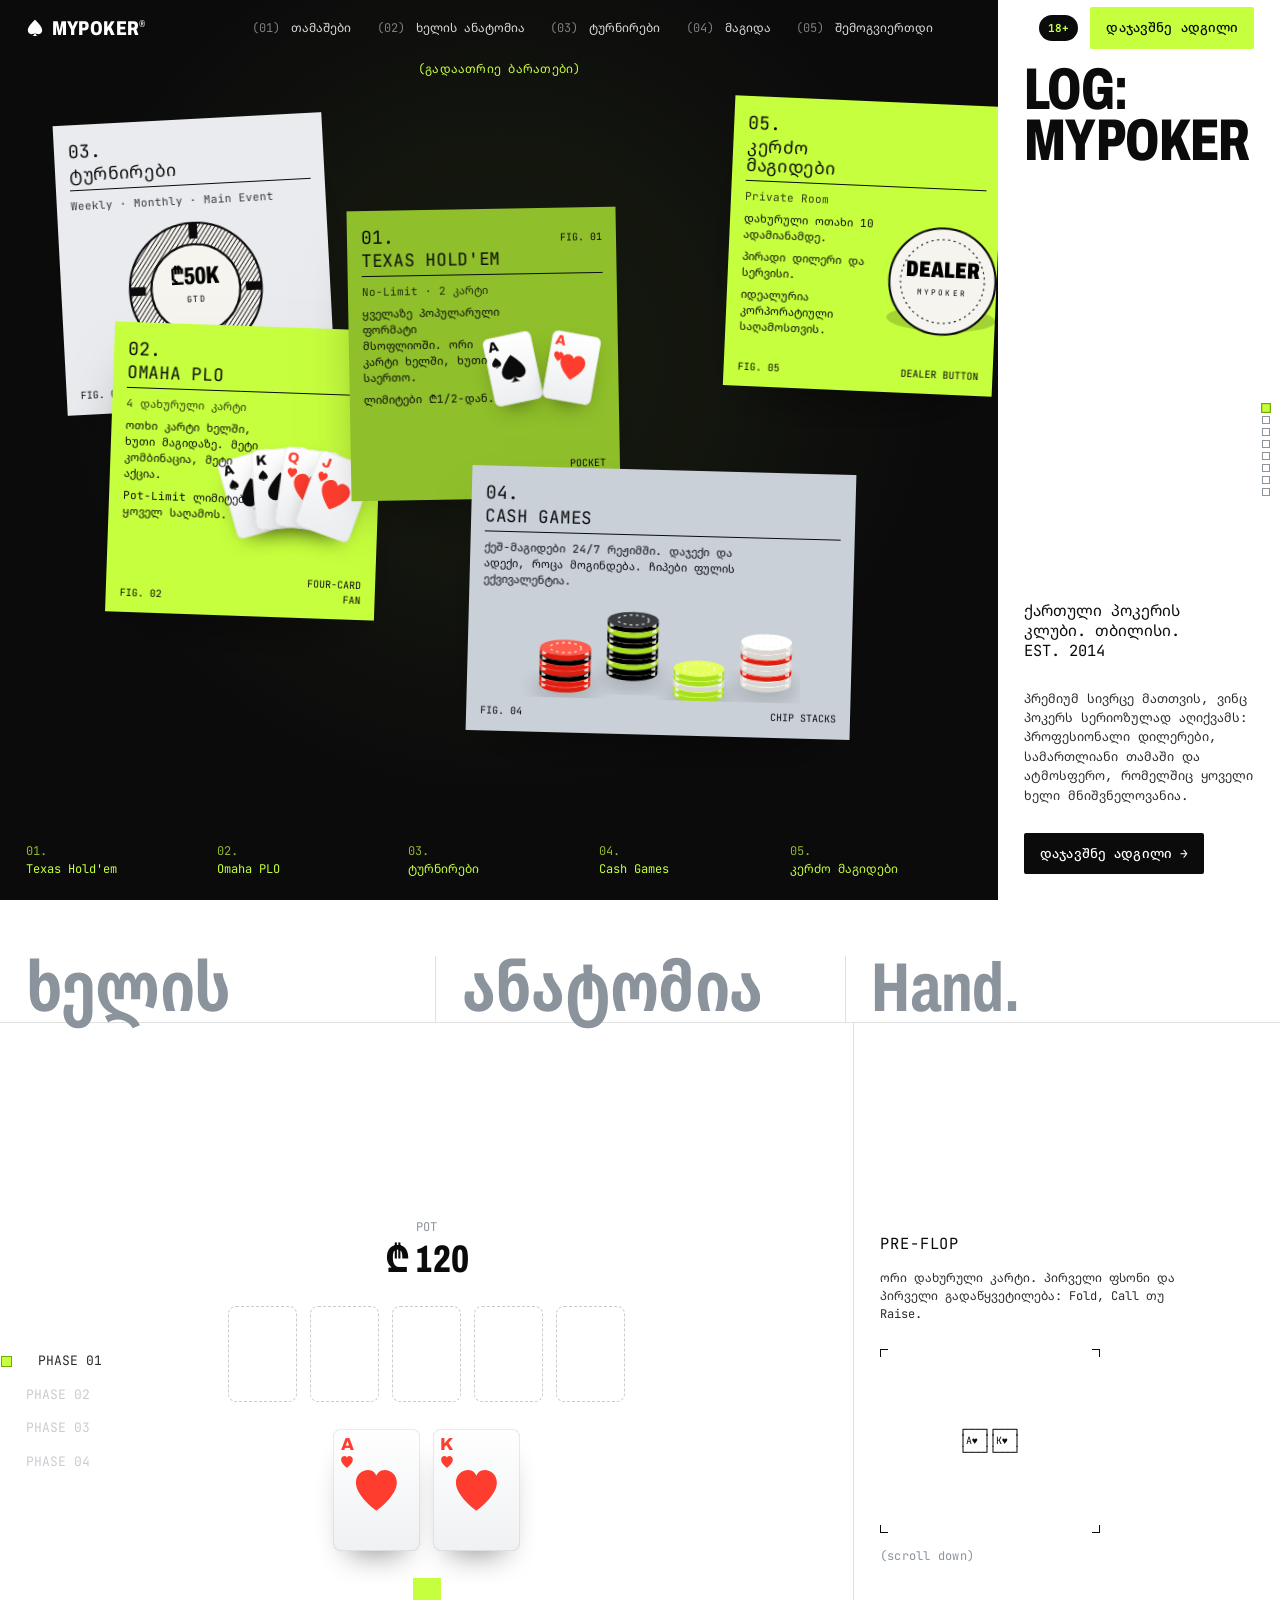
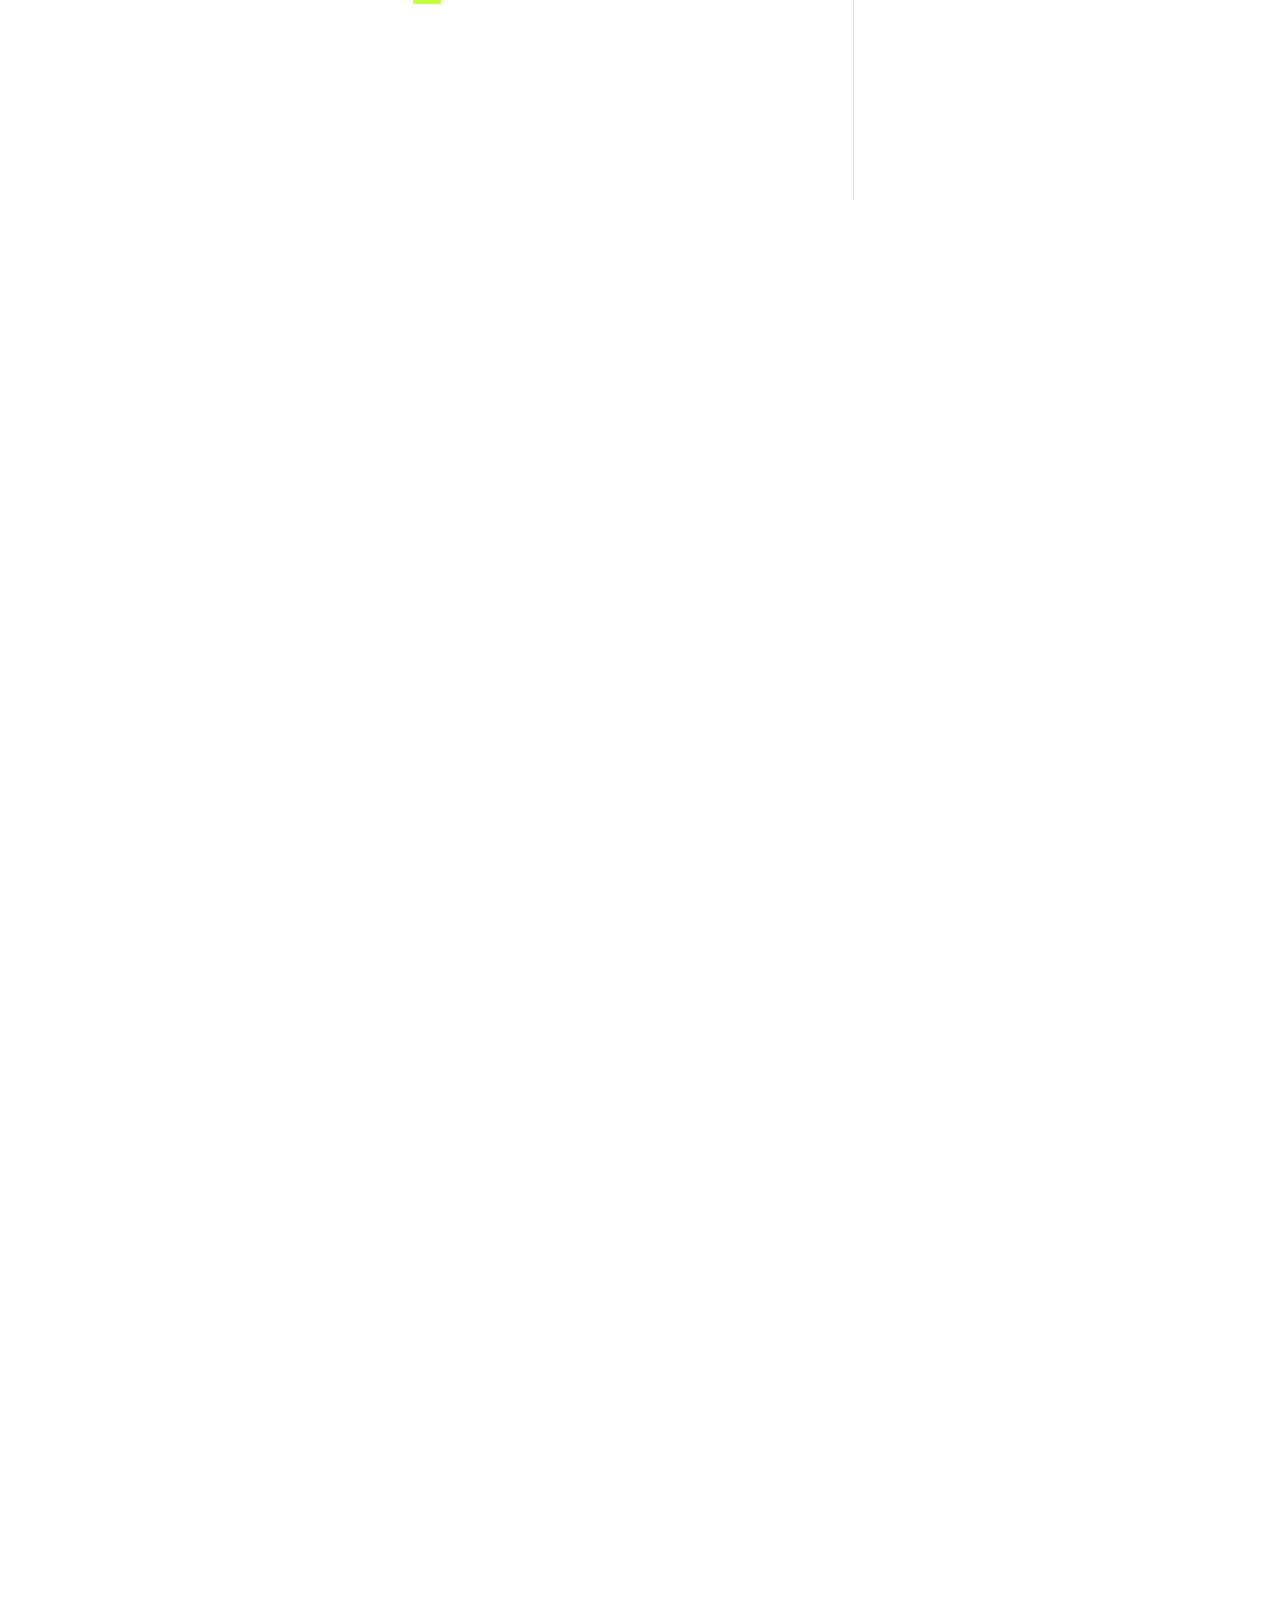
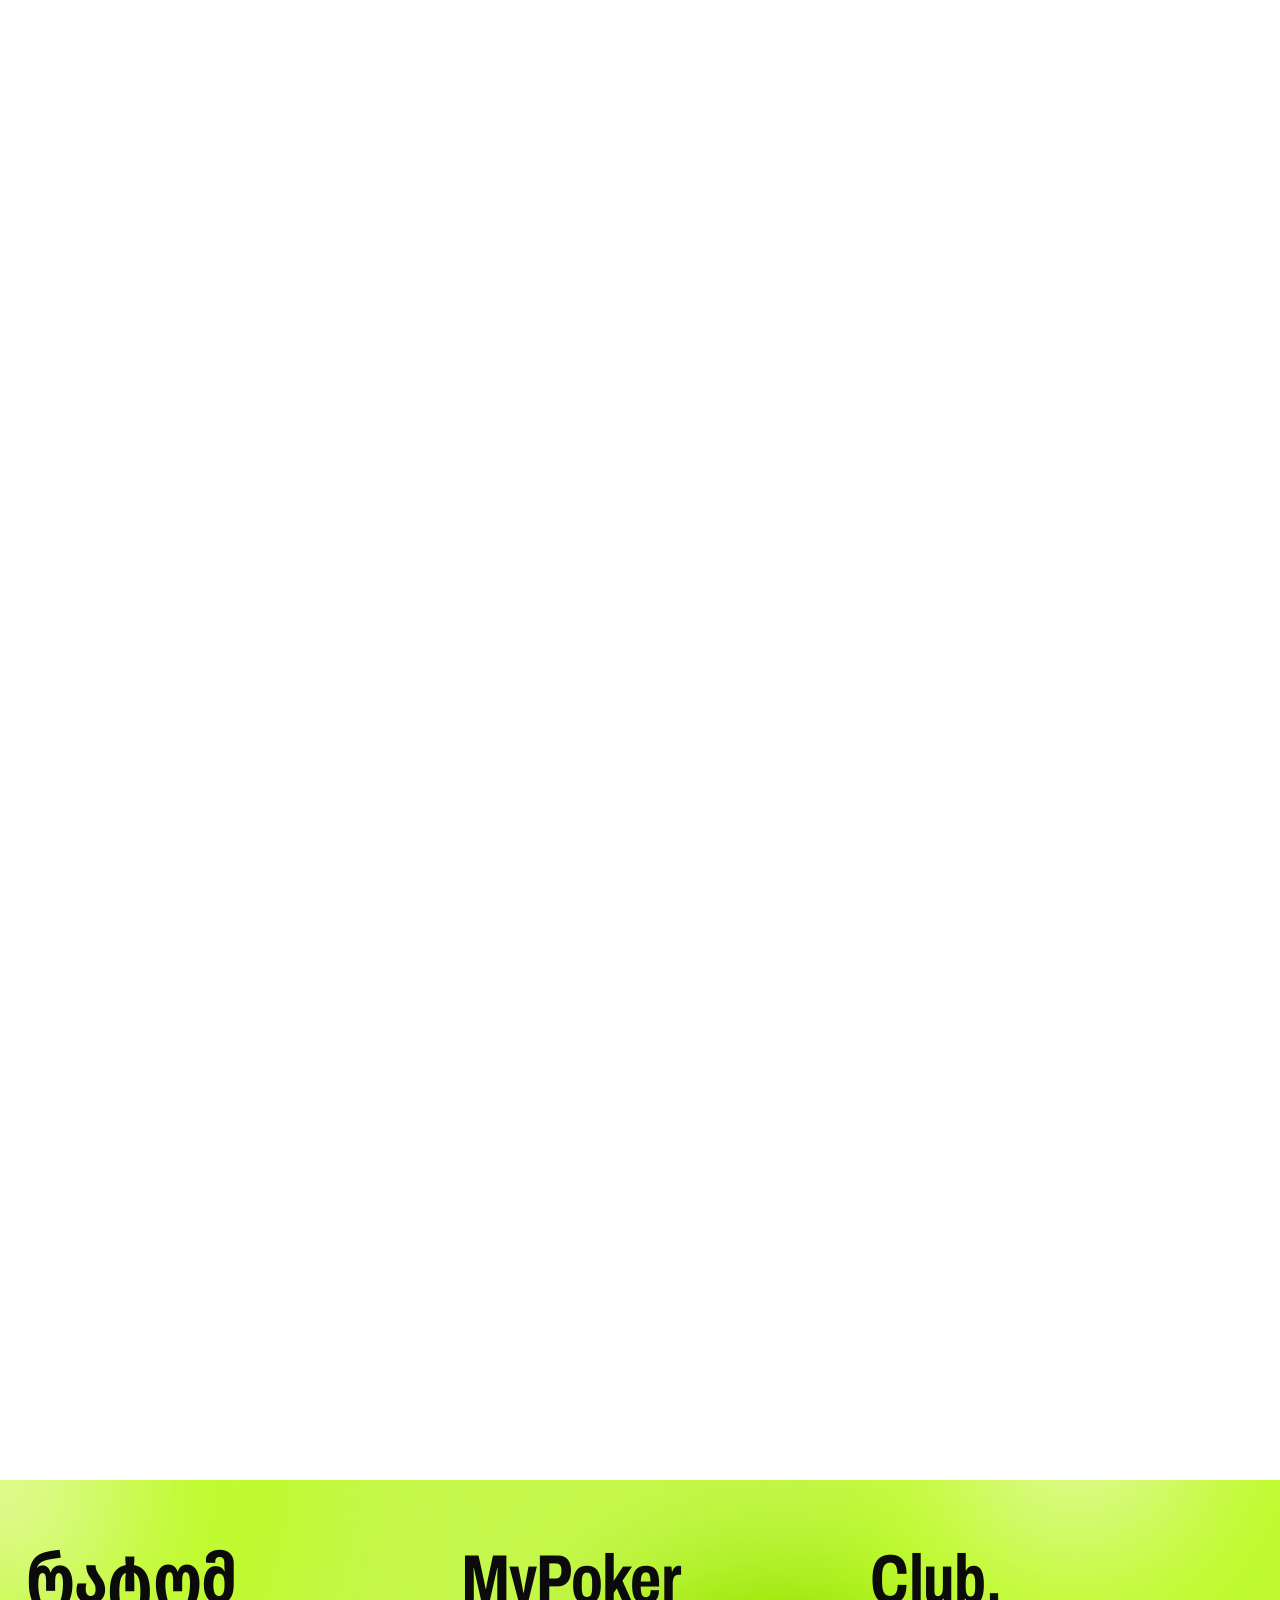
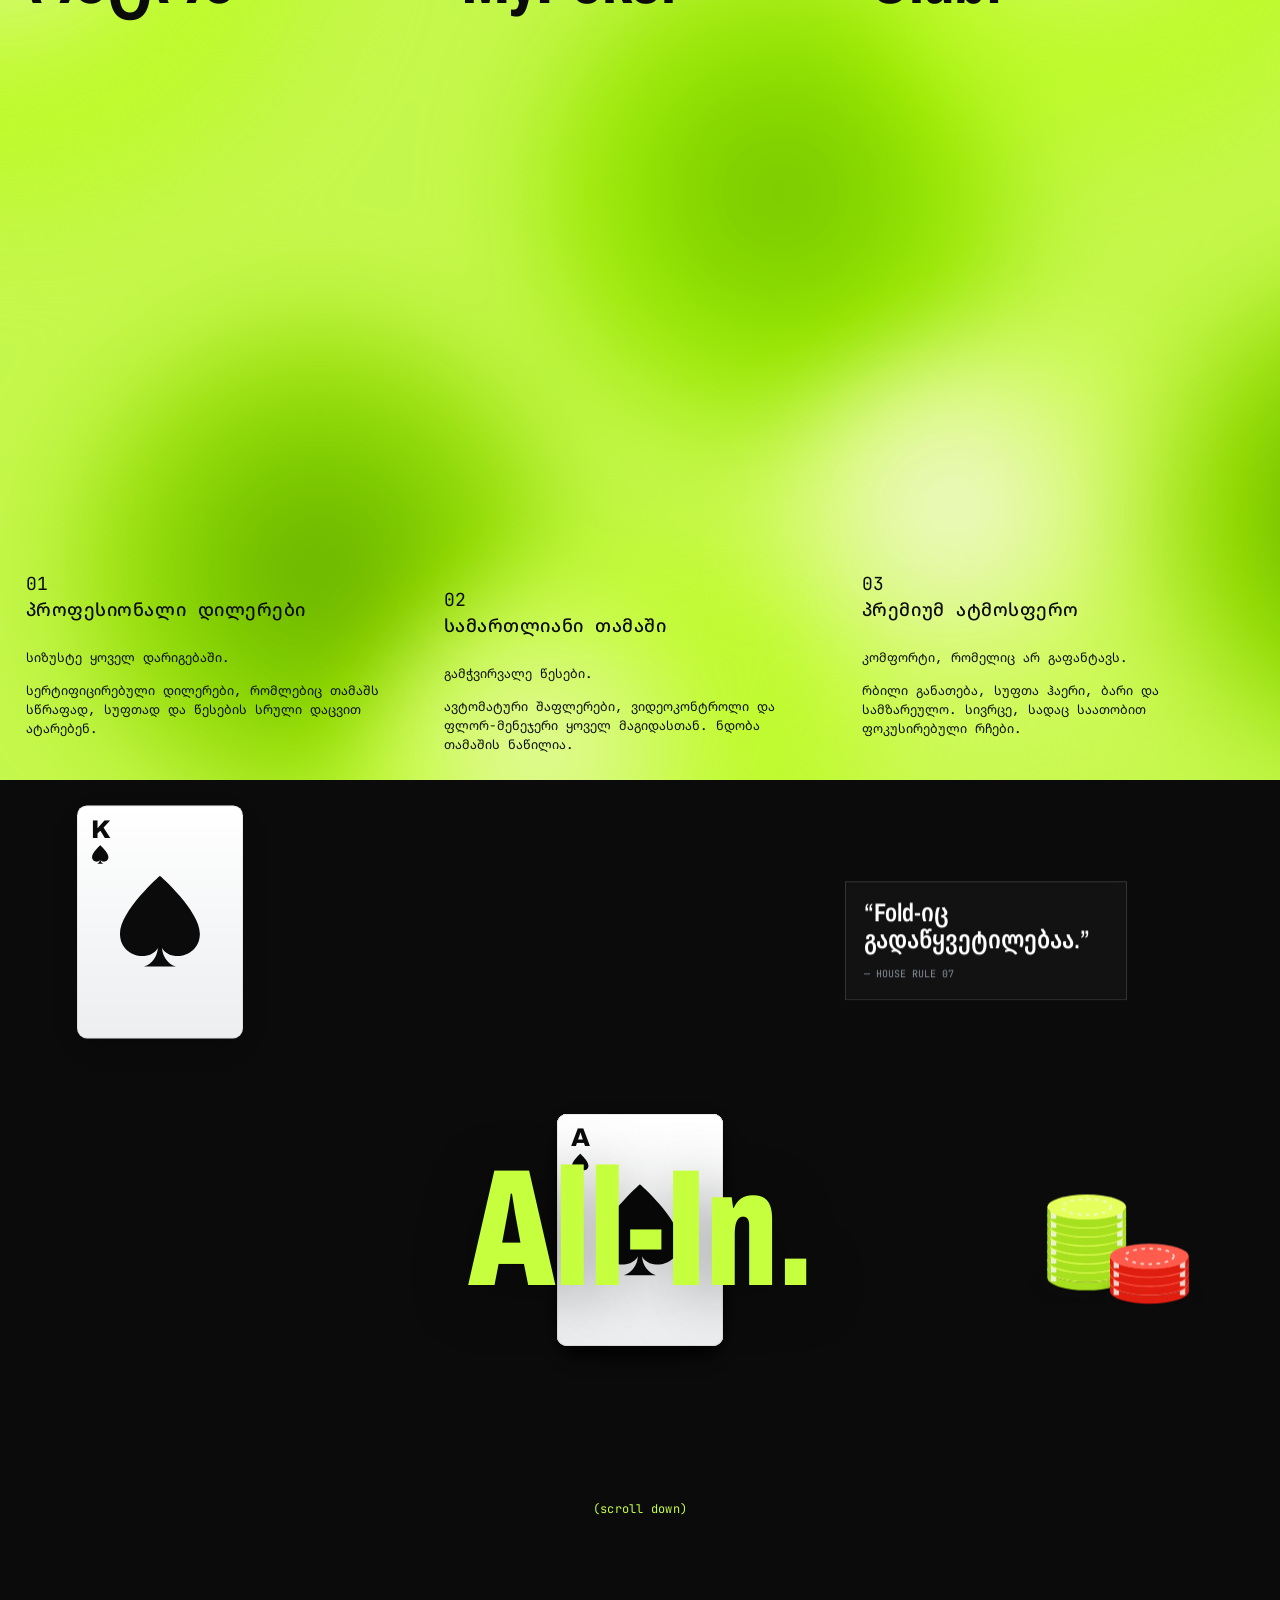
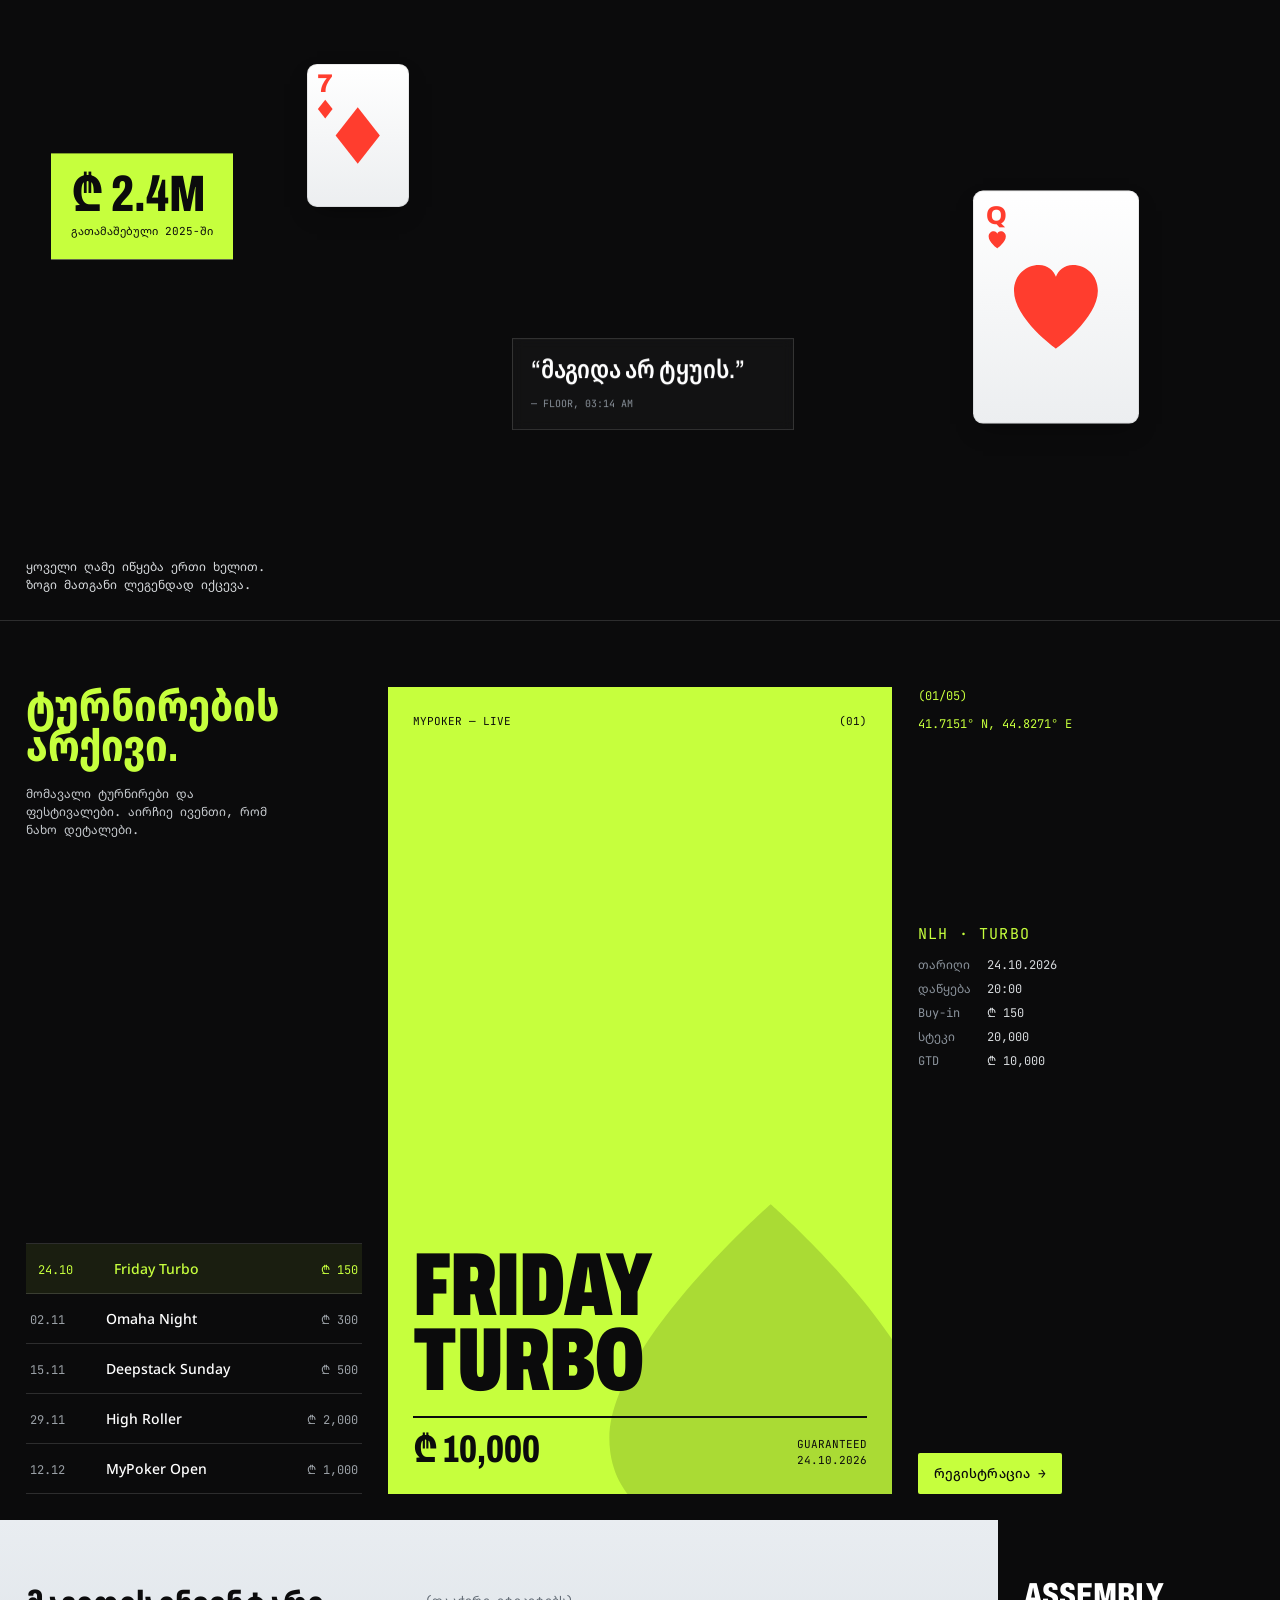
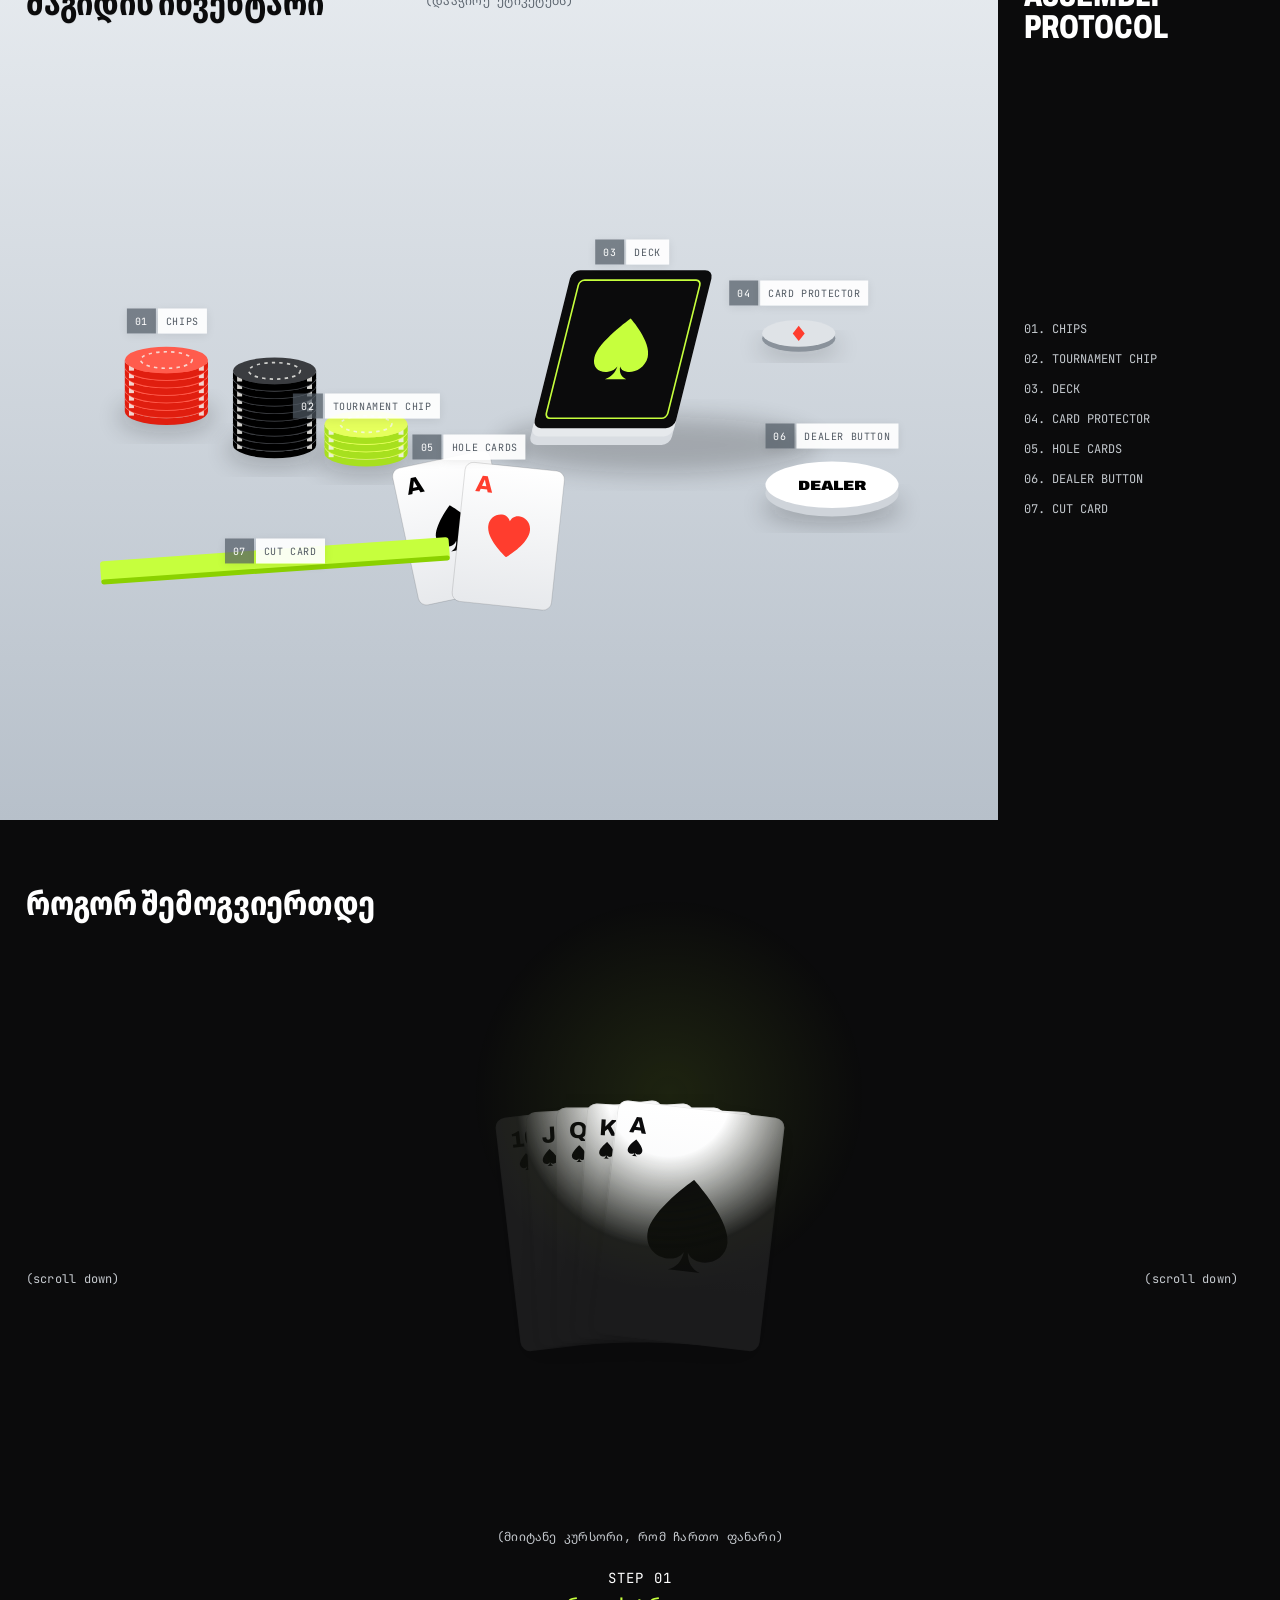
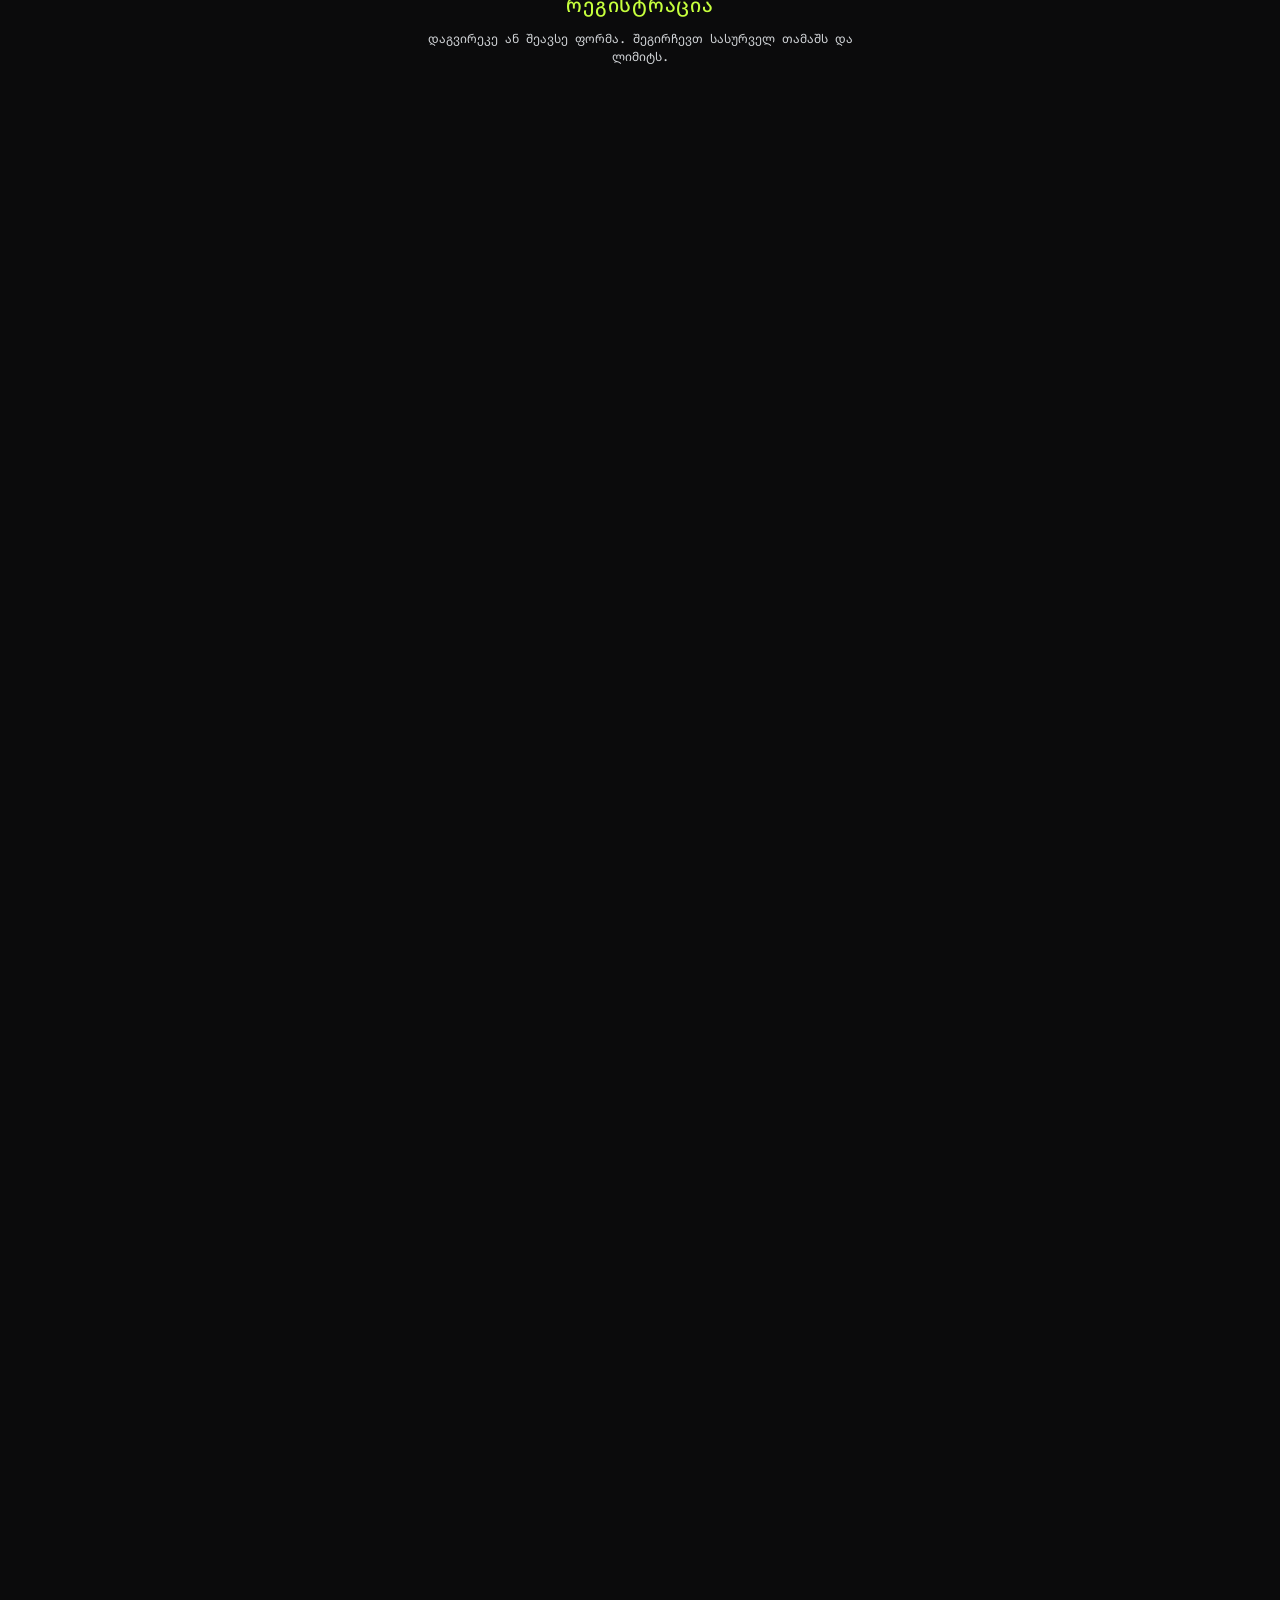
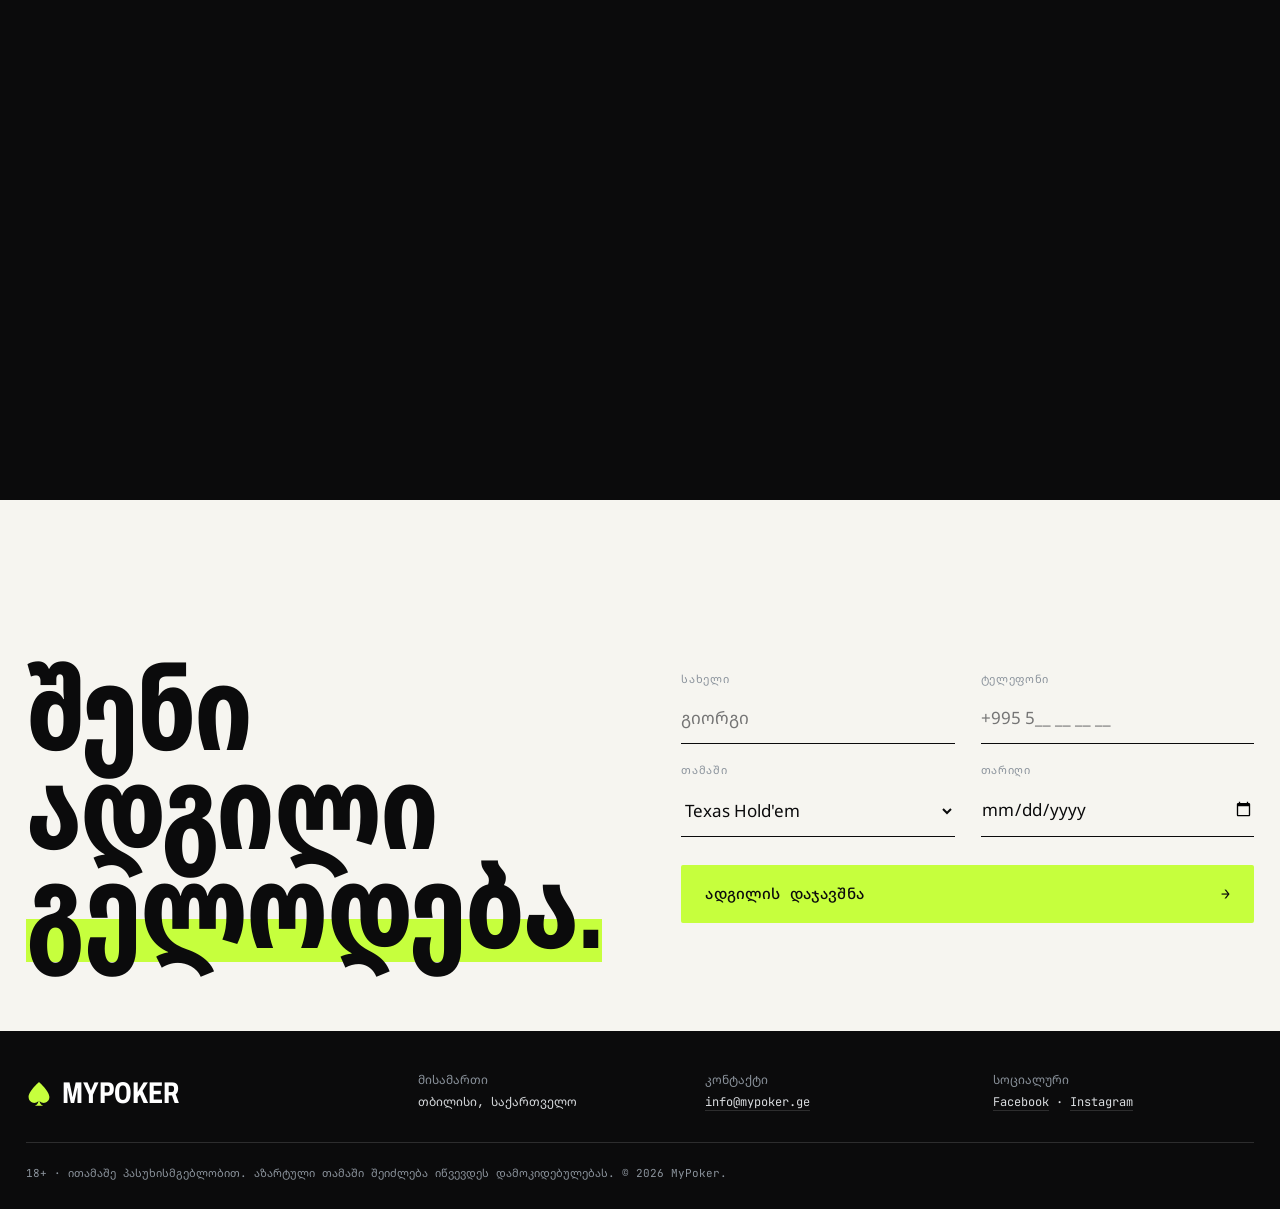
==== index.html @ 0ca782b2 "Redesign MyPoker site: premium editorial UI with bright lime palette Static HTML/CSS/JS rebuild insp" ====
<!doctype html>
<html lang="ka">
<head>
  <meta charset="utf-8">
  <meta name="viewport" content="width=device-width, initial-scale=1">
  <title>MyPoker — ქართული პოკერის კლუბი</title>
  <meta name="description" content="MyPoker — პრემიუმ პოკერის კლუბი თბილისში. Texas Hold'em, Omaha, ყოველკვირეული ტურნირები და კერძო მაგიდები.">
  <meta name="theme-color" content="#0b0b0c">
  <link rel="preconnect" href="https://fonts.googleapis.com">
  <link rel="preconnect" href="https://fonts.gstatic.com" crossorigin>
  <link href="https://fonts.googleapis.com/css2?family=Archivo:wdth,wght@62..125,300..900&family=JetBrains+Mono:wght@400;500;700&family=Noto+Sans+Georgian:wdth,wght@62.5..100,300..900&display=swap" rel="stylesheet">
  <link rel="stylesheet" href="css/style.css">
  <link rel="icon" href="data:image/svg+xml,%3Csvg xmlns='http://www.w3.org/2000/svg' viewBox='0 0 100 100'%3E%3Crect width='100' height='100' fill='%230b0b0c'/%3E%3Cpath fill='%23c6ff3d' d='M50 12C50 12 16 41 16 60c0 13 11 20 21 18 5-1 8-3 10-7-1 9-5 14-12 17h30c-7-3-11-8-12-17 2 4 5 6 10 7 10 2 21-5 21-18C84 41 50 12 50 12Z'/%3E%3C/svg%3E">
</head>
<body>

<!-- Shared SVG defs: suits + engraving patterns -->
<svg class="defs" aria-hidden="true" focusable="false">
  <defs>
    <pattern id="hatch" width="5" height="5" patternUnits="userSpaceOnUse" patternTransform="rotate(35)">
      <rect width="5" height="5" fill="#f5f4ef"/>
      <line x1="0" y1="0" x2="0" y2="5" stroke="#0b0b0c" stroke-width="2.4"/>
    </pattern>
    <pattern id="hatch-fine" width="4" height="4" patternUnits="userSpaceOnUse" patternTransform="rotate(-30)">
      <line x1="0" y1="0" x2="0" y2="4" stroke="#0b0b0c" stroke-width="1.1"/>
    </pattern>
    <pattern id="dots" width="6" height="6" patternUnits="userSpaceOnUse">
      <circle cx="3" cy="3" r="1.3" fill="#0b0b0c"/>
    </pattern>
    <symbol id="s-spade" viewBox="0 0 100 100"><path d="M50 4C50 4 10 39 10 62c0 16 14 24 26 22 6-1 10-4 12-8-1 10-6 16-14 19h32c-8-3-13-9-14-19 2 4 6 7 12 8 12 2 26-6 26-22C90 39 50 4 50 4Z"/></symbol>
    <symbol id="s-heart" viewBox="0 0 100 100"><path d="M50 92S8 62 8 34C8 18 20 8 33 8c9 0 15 6 17 12 2-6 8-12 17-12 13 0 25 10 25 26 0 28-42 58-42 58Z"/></symbol>
    <symbol id="s-diamond" viewBox="0 0 100 100"><path d="M50 4 86 50 50 96 14 50Z"/></symbol>
    <symbol id="s-club" viewBox="0 0 100 100"><circle cx="50" cy="28" r="20"/><circle cx="27" cy="58" r="20"/><circle cx="73" cy="58" r="20"/><path d="M45 56c0 22-6 32-14 38h38c-8-6-14-16-14-38Z"/></symbol>
  </defs>
</svg>

<a class="skip" href="#main">გადადი კონტენტზე</a>

<header class="nav" id="top">
  <a class="nav__logo" href="#top" aria-label="MyPoker — მთავარი">
    <svg viewBox="0 0 100 100" aria-hidden="true"><use href="#s-spade"/></svg>
    <span>MYPOKER<sup>®</sup></span>
  </a>
  <nav class="nav__links" aria-label="მთავარი ნავიგაცია">
    <a href="#games"><i>(01)</i> თამაშები</a>
    <a href="#hand"><i>(02)</i> ხელის ანატომია</a>
    <a href="#tournaments"><i>(03)</i> ტურნირები</a>
    <a href="#table"><i>(04)</i> მაგიდა</a>
    <a href="#join"><i>(05)</i> შემოგვიერთდი</a>
  </nav>
  <div class="nav__end">
    <span class="pill">18+</span>
    <a class="btn btn--lime" href="#book">დაჯავშნე ადგილი</a>
  </div>
</header>

<ol class="rail" aria-hidden="true"></ol>

<main id="main">

  <!-- 01 HERO / GAMES ------------------------------------------------ -->
  <section class="hero" id="games" data-rail>
    <div class="hero__stage" data-stage>
      <p class="hint hint--top">(გადაათრიე ბარათები)</p>

      <article class="gcard gcard--paper" style="--x:6%;--y:7%;--r:-3deg" data-drag>
        <header><b>03.</b><h3>ტურნირები</h3></header>
        <p class="gcard__sub">Weekly · Monthly · Main Event</p>
        <svg class="gcard__fig gcard__fig--round" viewBox="0 0 200 200" aria-hidden="true">
          <circle cx="100" cy="100" r="92" fill="url(#hatch)" stroke="#0b0b0c" stroke-width="3"/>
          <circle cx="100" cy="100" r="62" fill="#f5f4ef" stroke="#0b0b0c" stroke-width="3"/>
          <g fill="#0b0b0c"><rect x="94" y="8" width="12" height="22"/><rect x="94" y="170" width="12" height="22"/><rect x="8" y="94" width="22" height="12"/><rect x="170" y="94" width="22" height="12"/></g>
          <text x="100" y="94" text-anchor="middle" font-family="Archivo" font-stretch="70%" font-weight="800" font-size="34">₾50K</text>
          <text x="100" y="118" text-anchor="middle" font-family="JetBrains Mono" font-size="12" letter-spacing="2">GTD</text>
        </svg>
        <footer><span>FIG. 03</span><span>MAIN EVENT<br>CHIP</span></footer>
      </article>

      <article class="gcard gcard--lime" style="--x:11%;--y:30%;--r:2deg" data-drag>
        <header><b>02.</b><h3>OMAHA PLO</h3></header>
        <div class="gcard__cols">
          <p class="gcard__sub">4 დახურული კარტი</p>
          <p>ოთხი კარტი ხელში, ხუთი მაგიდაზე. მეტი კომბინაცია, მეტი აქცია.</p>
          <p>Pot-Limit ლიმიტები ყოველ საღამოს.</p>
        </div>
        <div class="gcard__fan" data-fan="A♠ K♠ Q♥ J♥"></div>
        <footer><span>FIG. 02</span><span>FOUR-CARD<br>FAN</span></footer>
      </article>

      <article class="gcard gcard--olive" style="--x:35%;--y:17%;--r:-1deg" data-drag>
        <header><b>01.</b><h3>TEXAS HOLD'EM</h3><span class="gcard__tag">FIG. 01</span></header>
        <div class="gcard__cols">
          <p class="gcard__sub">No-Limit · 2 კარტი</p>
          <p>ყველაზე პოპულარული ფორმატი მსოფლიოში. ორი კარტი ხელში, ხუთი საერთო.</p>
          <p>ლიმიტები ₾1/2-დან.</p>
        </div>
        <div class="gcard__fan gcard__fan--two" data-fan="A♠ A♥"></div>
        <footer><span></span><span>POCKET<br>ACES</span></footer>
      </article>

      <article class="gcard gcard--steel gcard--wide" style="--x:47%;--y:46%;--r:1.5deg" data-drag>
        <header><b>04.</b><h3>CASH GAMES</h3></header>
        <p class="gcard__lead">ქეშ-მაგიდები 24/7 რეჟიმში. დაჯექი და ადექი, როცა მოგინდება. ჩიპები ფულის ექვივალენტია.</p>
        <svg class="gcard__fig" viewBox="0 0 420 150" aria-hidden="true">
          <g class="chipstack" transform="translate(30 20)"></g>
          <g class="chipstack" transform="translate(130 0)"></g>
          <g class="chipstack" transform="translate(230 30)"></g>
          <g class="chipstack" transform="translate(330 12)"></g>
        </svg>
        <footer><span>FIG. 04</span><span>CHIP STACKS</span></footer>
      </article>

      <article class="gcard gcard--lime" style="--x:73%;--y:5%;--r:2.5deg" data-drag>
        <header><b>05.</b><h3>კერძო<br>მაგიდები</h3></header>
        <div class="gcard__cols">
          <p class="gcard__sub">Private Room</p>
          <p>დახურული ოთახი 10 ადამიანამდე.</p>
          <p>პირადი დილერი და სერვისი.</p>
          <p>იდეალურია კორპორატიული საღამოსთვის.</p>
        </div>
        <svg class="gcard__fig gcard__fig--btn" viewBox="0 0 200 200" aria-hidden="true">
          <ellipse cx="100" cy="150" rx="78" ry="18" fill="#0b0b0c" opacity=".18"/>
          <circle cx="100" cy="96" r="76" fill="#f5f4ef" stroke="#0b0b0c" stroke-width="3"/>
          <circle cx="100" cy="96" r="60" fill="none" stroke="#0b0b0c" stroke-width="1.5" stroke-dasharray="3 5"/>
          <text x="100" y="90" text-anchor="middle" font-family="Archivo" font-stretch="70%" font-weight="900" font-size="32">DEALER</text>
          <text x="100" y="116" text-anchor="middle" font-family="JetBrains Mono" font-size="11" letter-spacing="3">MYPOKER</text>
        </svg>
        <footer><span>FIG. 05</span><span>DEALER BUTTON</span></footer>
      </article>

      <ol class="hero__index">
        <li><i>01.</i>Texas Hold'em</li>
        <li><i>02.</i>Omaha PLO</li>
        <li><i>03.</i>ტურნირები</li>
        <li><i>04.</i>Cash Games</li>
        <li><i>05.</i>კერძო მაგიდები</li>
      </ol>
    </div>

    <aside class="hero__panel">
      <h1 class="hero__title">LOG:<br>MYPOKER</h1>
      <p class="hero__kicker">ქართული პოკერის<br>კლუბი. თბილისი.<br>EST. 2014</p>
      <p class="hero__desc">პრემიუმ სივრცე მათთვის, ვინც პოკერს სერიოზულად აღიქვამს: პროფესიონალი დილერები, სამართლიანი თამაში და ატმოსფერო, რომელშიც ყოველი ხელი მნიშვნელოვანია.</p>
      <a class="btn btn--ink" href="#book">დაჯავშნე ადგილი <span aria-hidden="true">→</span></a>
    </aside>
  </section>

  <!-- 02 HAND ANATOMY (sticky scroll) -------------------------------- -->
  <section class="hand" id="hand" data-rail data-sticky="4">
    <div class="hand__sticky">
      <h2 class="tri tri--grey"><span>ხელის</span><span>ანატომია</span><span>Hand.</span></h2>
      <div class="hand__grid">
        <ol class="phases" aria-label="ხელის ეტაპები">
          <li class="is-on">PHASE 01</li>
          <li>PHASE 02</li>
          <li>PHASE 03</li>
          <li>PHASE 04</li>
        </ol>

        <div class="board" aria-live="polite">
          <div class="board__pot"><span>POT</span><b data-pot>₾ 120</b></div>
          <div class="board__row board__row--community">
            <div class="slot" data-phase="1"></div>
            <div class="slot" data-phase="1"></div>
            <div class="slot" data-phase="1"></div>
            <div class="slot" data-phase="2"></div>
            <div class="slot" data-phase="3"></div>
          </div>
          <div class="board__row board__row--hole">
            <div class="slot slot--hole" data-phase="0"></div>
            <div class="slot slot--hole" data-phase="0"></div>
          </div>
          <p class="board__result" data-result>&nbsp;</p>
        </div>

        <div class="phase-info">
          <p class="phase-info__title" data-type>PRE-FLOP</p>
          <p class="phase-info__text" data-phase-text>ორი დახურული კარტი. პირველი ფსონი და პირველი გადაწყვეტილება: Fold, Call თუ Raise.</p>
          <div class="frame">
            <span></span><span></span><span></span><span></span>
            <pre class="frame__ascii" data-ascii></pre>
          </div>
          <p class="hint">(scroll down)</p>
        </div>
      </div>
    </div>
  </section>

  <!-- 03 WHY (bright lime) ------------------------------------------- -->
  <section class="why" id="why" data-rail>
    <div class="why__bg" aria-hidden="true">
      <i></i><i></i><i></i><i></i><i></i><i></i><i></i>
    </div>
    <h2 class="tri tri--ink"><span>რატომ</span><span>MyPoker</span><span>Club.</span></h2>
    <div class="why__cols">
      <article>
        <b>01</b>
        <h3>პროფესიონალი დილერები</h3>
        <p class="why__lead">სიზუსტე ყოველ დარიგებაში.</p>
        <p>სერტიფიცირებული დილერები, რომლებიც თამაშს სწრაფად, სუფთად და წესების სრული დაცვით ატარებენ.</p>
      </article>
      <article>
        <b>02</b>
        <h3>სამართლიანი თამაში</h3>
        <p class="why__lead">გამჭვირვალე წესები.</p>
        <p>ავტომატური შაფლერები, ვიდეოკონტროლი და ფლორ-მენეჯერი ყოველ მაგიდასთან. ნდობა თამაშის ნაწილია.</p>
      </article>
      <article>
        <b>03</b>
        <h3>პრემიუმ ატმოსფერო</h3>
        <p class="why__lead">კომფორტი, რომელიც არ გაფანტავს.</p>
        <p>რბილი განათება, სუფთა ჰაერი, ბარი და სამზარეულო. სივრცე, სადაც საათობით ფოკუსირებული რჩები.</p>
      </article>
    </div>
  </section>

  <!-- 04 ALL-IN (parallax) ------------------------------------------- -->
  <section class="allin" id="allin" data-rail>
    <div class="allin__tiles" aria-hidden="true">
      <div class="tile tile--card" style="--l:6%;--t:6%;--s:-.35" data-card="K♠"></div>
      <div class="tile tile--quote" style="--l:66%;--t:4%;--s:.25"><p>“Fold-იც გადაწყვეტილებაა.”</p><span>— HOUSE RULE 07</span></div>
      <div class="tile tile--chips" style="--l:80%;--t:30%;--s:-.5"></div>
      <div class="tile tile--card tile--sm" style="--l:24%;--t:56%;--s:.45" data-card="7♦"></div>
      <div class="tile tile--lime" style="--l:4%;--t:70%;--s:-.2"><b>₾ 2.4M</b><span>გათამაშებული 2025-ში</span></div>
      <div class="tile tile--card" style="--l:76%;--t:66%;--s:.35" data-card="Q♥"></div>
      <div class="tile tile--quote" style="--l:40%;--t:84%;--s:-.3"><p>“მაგიდა არ ტყუის.”</p><span>— FLOOR, 03:14 AM</span></div>
    </div>
    <div class="allin__center">
      <div class="shuffle" aria-hidden="true"></div>
      <h2 class="allin__word">All‑In.</h2>
      <p class="hint hint--lime">(scroll down)</p>
    </div>
    <p class="allin__note">ყოველი ღამე იწყება ერთი ხელით.<br>ზოგი მათგანი ლეგენდად იქცევა.</p>
  </section>

  <!-- 05 TOURNAMENTS ------------------------------------------------- -->
  <section class="tour" id="tournaments" data-rail>
    <div class="tour__left">
      <h2 class="tour__title">ტურნირების<br>არქივი.</h2>
      <p class="tour__desc">მომავალი ტურნირები და ფესტივალები. აირჩიე ივენთი, რომ ნახო დეტალები.</p>
      <ul class="tour__list" role="tablist" aria-label="ტურნირები"></ul>
    </div>
    <div class="tour__poster" data-poster aria-live="polite"></div>
    <div class="tour__meta">
      <p data-count>(01/05)</p>
      <p>41.7151° N, 44.8271° E</p>
      <p class="tour__type" data-tour-type>&nbsp;</p>
      <dl data-tour-dl></dl>
      <a class="btn btn--lime" href="#book">რეგისტრაცია <span aria-hidden="true">→</span></a>
    </div>
  </section>

  <!-- 06 TABLE INVENTORY --------------------------------------------- -->
  <section class="table" id="table" data-rail>
    <div class="table__stage">
      <h2 class="table__title">მაგიდის ინვენტარი</h2>
      <p class="hint hint--center">(დააჭირე ეტიკეტებს)</p>
      <svg class="table__art" viewBox="0 0 1200 660" aria-hidden="true">
        <defs>
          <radialGradient id="felt" cx="50%" cy="0%" r="90%">
            <stop offset="0" stop-color="#e9edf1"/><stop offset="1" stop-color="#b7c0ca"/>
          </radialGradient>
          <linearGradient id="cardg" x1="0" y1="0" x2="0" y2="1"><stop offset="0" stop-color="#ffffff"/><stop offset="1" stop-color="#e7e9ec"/></linearGradient>
          <filter id="soft" x="-30%" y="-30%" width="160%" height="160%"><feGaussianBlur stdDeviation="14"/></filter>
        </defs>
        <!-- deck -->
        <g transform="translate(640 120)">
          <ellipse cx="150" cy="300" rx="190" ry="34" fill="#0b0b0c" opacity=".22" filter="url(#soft)"/>
          <g transform="skewX(-14)">
            <rect x="70" y="110" width="170" height="190" rx="10" fill="#d9dde2"/>
            <rect x="70" y="100" width="170" height="190" rx="10" fill="#e6e9ec"/>
            <rect x="70" y="90" width="170" height="190" rx="10" fill="#0b0b0c"/>
            <rect x="82" y="102" width="146" height="166" rx="6" fill="none" stroke="#c6ff3d" stroke-width="2"/>
            <use href="#s-spade" x="115" y="145" width="80" height="80" fill="#c6ff3d"/>
          </g>
        </g>
        <!-- chip stacks -->
        <g transform="translate(200 380)" class="art-chips" data-colors="#ff3d2e,#ff3d2e,#ff3d2e,#ff3d2e,#ff3d2e,#ff3d2e,#ff3d2e"></g>
        <g transform="translate(330 420)" class="art-chips" data-colors="#0b0b0c,#0b0b0c,#0b0b0c,#0b0b0c,#0b0b0c,#0b0b0c,#0b0b0c,#0b0b0c,#0b0b0c,#0b0b0c"></g>
        <g transform="translate(440 430)" class="art-chips" data-colors="#c6ff3d,#c6ff3d,#c6ff3d,#c6ff3d"></g>
        <!-- hole cards -->
        <g transform="translate(470 450) rotate(-12)">
          <rect width="120" height="168" rx="10" fill="url(#cardg)" stroke="#0b0b0c" stroke-opacity=".15"/>
          <text x="14" y="34" font-family="Archivo" font-weight="800" font-size="28">A</text>
          <use href="#s-spade" x="30" y="54" width="60" height="60"/>
        </g>
        <g transform="translate(560 440) rotate(6)">
          <rect width="120" height="168" rx="10" fill="url(#cardg)" stroke="#0b0b0c" stroke-opacity=".15"/>
          <text x="14" y="34" font-family="Archivo" font-weight="800" font-size="28" fill="#ff3d2e">A</text>
          <use href="#s-heart" x="30" y="54" width="60" height="60" fill="#ff3d2e"/>
        </g>
        <!-- dealer button -->
        <g transform="translate(1000 460)">
          <ellipse cx="0" cy="36" rx="84" ry="18" fill="#0b0b0c" opacity=".25" filter="url(#soft)"/>
          <ellipse cx="0" cy="18" rx="80" ry="28" fill="#cfd4da"/>
          <ellipse cx="0" cy="8" rx="80" ry="28" fill="#ffffff"/>
          <text x="0" y="16" text-anchor="middle" font-family="Archivo" font-stretch="70%" font-weight="900" font-size="26" transform="scale(1 .62) translate(0 6)">DEALER</text>
        </g>
        <!-- cut card -->
        <g transform="translate(120 560) rotate(-4)">
          <rect width="420" height="26" rx="4" fill="#c6ff3d"/>
          <rect y="22" width="420" height="6" rx="3" fill="#8bd100"/>
        </g>
        <!-- card protector -->
        <g transform="translate(960 280)">
          <ellipse cx="0" cy="22" rx="50" ry="12" fill="#0b0b0c" opacity=".2" filter="url(#soft)"/>
          <ellipse cx="0" cy="12" rx="44" ry="16" fill="#8a929b"/>
          <ellipse cx="0" cy="6" rx="44" ry="16" fill="#dfe3e7"/>
          <use href="#s-diamond" x="-12" y="-4" width="24" height="20" fill="#ff3d2e"/>
        </g>
      </svg>
      <div class="table__labels"></div>
    </div>
    <aside class="table__side">
      <h2>ASSEMBLY<br>PROTOCOL</h2>
      <ol class="table__list"></ol>
    </aside>
  </section>

  <!-- 07 HOW TO JOIN (flashlight) ------------------------------------ -->
  <section class="join" id="join" data-rail data-sticky="3">
    <div class="join__sticky" data-flash>
      <h2 class="join__title">როგორ შემოგვიერთდე</h2>
      <p class="hint join__hint-l">(scroll down)</p>
      <p class="hint join__hint-r">(scroll down)</p>
      <div class="join__visual">
        <div class="fan fan--dim"></div>
        <div class="fan fan--lit"></div>
      </div>
      <p class="hint hint--center join__flash-hint">(მიიტანე კურსორი, რომ ჩართო ფანარი)</p>
      <div class="join__step" aria-live="polite">
        <p data-step-n>STEP 01</p>
        <h3 data-step-t>რეგისტრაცია</h3>
        <p data-step-d>დაგვირეკე ან შეავსე ფორმა. შეგირჩევთ სასურველ თამაშს და ლიმიტს.</p>
      </div>
    </div>
  </section>

  <!-- 08 BOOK / FOOTER ----------------------------------------------- -->
  <section class="book" id="book" data-rail>
    <h2 class="book__title">შენი ადგილი<br><em>გელოდება.</em></h2>
    <form class="book__form" novalidate>
      <label><span>სახელი</span><input name="name" autocomplete="name" required placeholder="გიორგი"></label>
      <label><span>ტელეფონი</span><input name="phone" type="tel" autocomplete="tel" required placeholder="+995 5__ __ __ __"></label>
      <label><span>თამაში</span>
        <select name="game">
          <option>Texas Hold'em</option>
          <option>Omaha PLO</option>
          <option>ტურნირი</option>
          <option>კერძო მაგიდა</option>
        </select>
      </label>
      <label><span>თარიღი</span><input name="date" type="date"></label>
      <button class="btn btn--lime btn--big" type="submit">ადგილის დაჯავშნა <span aria-hidden="true">→</span></button>
      <p class="book__msg" role="status"></p>
    </form>
  </section>

</main>

<footer class="foot">
  <div class="foot__brand">
    <svg viewBox="0 0 100 100" aria-hidden="true"><use href="#s-spade"/></svg>
    <b>MYPOKER</b>
  </div>
  <div>
    <p class="foot__label">მისამართი</p>
    <p>თბილისი, საქართველო</p>
  </div>
  <div>
    <p class="foot__label">კონტაქტი</p>
    <p><a href="mailto:info@mypoker.ge">info@mypoker.ge</a></p>
  </div>
  <div>
    <p class="foot__label">სოციალური</p>
    <p><a href="#">Facebook</a> · <a href="#">Instagram</a></p>
  </div>
  <p class="foot__legal">18+ · ითამაშე პასუხისმგებლობით. აზარტული თამაში შეიძლება იწვევდეს დამოკიდებულებას. © <span data-year>2026</span> MyPoker.</p>
</footer>

<script src="js/main.js" defer></script>
</body>
</html>
---- css/style.css ----
/* MyPoker — editorial / premium redesign */

:root {
  --paper: #f6f5f0;
  --white: #ffffff;
  --ink: #0b0b0c;
  --ink-2: #2a2b2e;
  --lime: #c6ff3d;
  --lime-2: #a9ee14;
  --lime-deep: #6fae00;
  --olive: #8fbf2a;
  --red: #ff3d2e;
  --steel: #a5aeb8;
  --steel-2: #c9d0d7;
  --grey: #8b939c;
  --line: rgba(11, 11, 12, .12);
  --line-dark: rgba(255, 255, 255, .14);

  --f-display: "Archivo", "Noto Sans Georgian", system-ui, sans-serif;
  --f-text: "Noto Sans Georgian", "Archivo", system-ui, sans-serif;
  --f-mono: "JetBrains Mono", "Noto Sans Georgian", ui-monospace, monospace;

  --g: clamp(16px, 2vw, 28px);
  --nav-h: 56px;
  --ease: cubic-bezier(.2, .7, .1, 1);
}

*, *::before, *::after { box-sizing: border-box; }
html { scroll-behavior: smooth; -webkit-text-size-adjust: 100%; }
body {
  margin: 0;
  background: var(--paper);
  color: var(--ink);
  font-family: var(--f-text);
  font-size: 16px;
  line-height: 1.5;
  -webkit-font-smoothing: antialiased;
  overflow-x: hidden;
}
img, svg { display: block; max-width: 100%; }
a { color: inherit; }
h1, h2, h3, p, ol, ul, dl, dd { margin: 0; padding: 0; }
ol, ul { list-style: none; }
button, input, select { font: inherit; color: inherit; }
:focus-visible { outline: 2px solid var(--lime); outline-offset: 3px; }

.defs { position: absolute; width: 0; height: 0; overflow: hidden; }
.skip { position: absolute; left: -999px; top: 8px; z-index: 100; background: var(--lime); padding: 8px 12px; }
.skip:focus { left: 8px; }

/* type helpers */
.hint {
  font-family: var(--f-mono);
  font-size: 12px;
  letter-spacing: .02em;
  color: var(--grey);
}
.hint--top { position: absolute; top: calc(var(--nav-h) + 4px); left: 50%; transform: translateX(-50%); color: var(--lime); z-index: 1; white-space: nowrap; }
.hint--center { text-align: center; }
.hint--lime { color: var(--lime); }

.pill {
  font-family: var(--f-mono);
  font-size: 11px;
  font-weight: 700;
  padding: 5px 9px;
  border-radius: 99px;
  background: var(--ink);
  color: var(--lime);
}

.btn {
  display: inline-flex;
  align-items: center;
  gap: .6em;
  border: 0;
  cursor: pointer;
  text-decoration: none;
  font-family: var(--f-mono);
  font-size: 13px;
  font-weight: 500;
  letter-spacing: .01em;
  padding: 11px 16px;
  border-radius: 2px;
  transition: transform .3s var(--ease), background-color .3s, box-shadow .3s;
}
.btn span { transition: transform .3s var(--ease); }
.btn:hover span { transform: translateX(4px); }
.btn--lime { background: var(--lime); color: var(--ink); box-shadow: 0 0 0 0 rgba(198, 255, 61, .0); }
.btn--lime:hover { box-shadow: 0 8px 30px -6px rgba(198, 255, 61, .7); transform: translateY(-1px); }
.btn--ink { background: var(--ink); color: var(--white); }
.btn--ink:hover { background: var(--ink-2); }
.btn--big { font-size: 15px; padding: 18px 24px; }

/* ── NAV ─────────────────────────────────────────── */
.nav {
  position: fixed;
  inset: 0 0 auto 0;
  z-index: 50;
  height: var(--nav-h);
  display: flex;
  align-items: center;
  justify-content: space-between;
  gap: 24px;
  padding: 0 var(--g);
  color: var(--white);
  transition: color .35s, background-color .35s, backdrop-filter .35s;
}
.nav.is-light { color: var(--ink); }
.nav.is-solid { background: rgba(11, 11, 12, .55); backdrop-filter: blur(14px) saturate(1.4); -webkit-backdrop-filter: blur(14px) saturate(1.4); }
.nav.is-light.is-solid { background: rgba(255, 255, 255, .6); }
.nav.is-lime .btn--lime { background: var(--ink); color: var(--lime); }
.nav__logo { display: flex; align-items: center; gap: 8px; text-decoration: none; font-family: var(--f-display); font-stretch: 75%; font-weight: 800; font-size: 20px; letter-spacing: .02em; }
.nav__logo svg { width: 18px; height: 18px; fill: currentColor; }
.nav__logo sup { font-size: .5em; font-weight: 500; }
.nav__links { display: flex; gap: clamp(12px, 2vw, 28px); font-family: var(--f-mono); font-size: 12px; }
.nav__links a { text-decoration: none; opacity: .85; transition: opacity .2s; }
.nav__links a:hover { opacity: 1; }
.nav__links i { font-style: normal; opacity: .55; margin-right: 4px; }
.nav__end { display: flex; align-items: center; gap: 12px; }

/* ── RAIL ─────────────────────────────────────────── */
.rail {
  position: fixed;
  right: 10px;
  top: 50%;
  transform: translateY(-50%);
  z-index: 40;
  display: grid;
  gap: 4px;
}
.rail li {
  width: 8px;
  height: 8px;
  border: 1px solid var(--grey);
  background: transparent;
  transition: background-color .3s, border-color .3s, transform .3s var(--ease);
}
.rail li.is-past { background: var(--grey); }
.rail li.is-on { background: var(--lime); border-color: var(--lime-deep); transform: scale(1.25); }

/* ── HERO ─────────────────────────────────────────── */
.hero {
  display: grid;
  grid-template-columns: 1fr minmax(280px, 22vw);
  min-height: 100svh;
  background: var(--ink);
}
.hero__stage {
  position: relative;
  min-height: 100svh;
  overflow: hidden;
  background:
    radial-gradient(circle at 50% 40%, rgba(198, 255, 61, .08), transparent 60%),
    var(--ink);
  touch-action: pan-y;
}
.hero__panel {
  display: flex;
  flex-direction: column;
  gap: 28px;
  padding: calc(var(--nav-h) + 8px) var(--g) var(--g);
  background: var(--white);
}
.hero__title {
  font-family: var(--f-display);
  font-stretch: 68%;
  font-weight: 800;
  font-size: clamp(44px, 4.6vw, 84px);
  line-height: .86;
  letter-spacing: -.01em;
}
.hero__kicker {
  margin-top: auto;
  font-family: var(--f-mono);
  font-size: clamp(15px, 1.2vw, 19px);
  line-height: 1.3;
  text-transform: uppercase;
}
.hero__desc { font-family: var(--f-mono); font-size: 12.5px; line-height: 1.55; color: var(--ink-2); max-width: 34ch; }
.hero__panel .btn { align-self: flex-start; }

.hero__index {
  position: absolute;
  inset: auto 0 0 0;
  display: grid;
  grid-template-columns: repeat(5, 1fr);
  gap: 8px;
  padding: 0 var(--g) 22px;
  font-family: var(--f-mono);
  font-size: 12px;
  color: var(--lime);
  pointer-events: none;
}
.hero__index i { display: block; font-style: normal; opacity: .7; }

/* game cards */
.gcard {
  --w: clamp(240px, 21vw, 340px);
  position: absolute;
  left: var(--x);
  top: calc(var(--y) + var(--nav-h));
  width: var(--w);
  aspect-ratio: 1 / 1.08;
  padding: 14px 14px 12px;
  display: flex;
  flex-direction: column;
  gap: 8px;
  font-family: var(--f-mono);
  font-size: 11px;
  line-height: 1.45;
  transform: translate(var(--dx, 0px), var(--dy, 0px)) rotate(var(--r));
  cursor: grab;
  user-select: none;
  box-shadow: 0 30px 60px -30px rgba(0, 0, 0, .6);
  transition: box-shadow .3s, transform .5s var(--ease);
  will-change: transform;
}
.gcard.is-drag { cursor: grabbing; transition: box-shadow .3s; box-shadow: 0 50px 90px -30px rgba(0, 0, 0, .8); }
.gcard--wide { --w: clamp(300px, 30vw, 470px); aspect-ratio: 1.45 / 1; }
.gcard header { display: grid; grid-template-columns: auto 1fr auto; column-gap: 18px; align-items: baseline; border-bottom: 1px solid currentColor; padding-bottom: 6px; }
.gcard header b { font-weight: 400; font-size: 18px; grid-column: 1; }
.gcard header h3 { font-weight: 400; font-size: clamp(16px, 1.35vw, 21px); letter-spacing: .04em; line-height: 1.1; grid-column: 1 / -1; text-transform: uppercase; }
.gcard__tag { grid-row: 1; grid-column: 3; font-size: 10px; }
.gcard__sub { opacity: .8; }
.gcard__lead { max-width: 40ch; }
.gcard__cols { display: grid; gap: 6px; max-width: 58%; position: relative; z-index: 1; }
.gcard__fig { flex: 1; min-height: 0; margin: 0 auto; }
.gcard__fig--round { width: 62%; }
.gcard__fig--btn { position: absolute; right: -6%; bottom: 14%; width: 52%; }
.gcard footer { margin-top: auto; display: flex; justify-content: space-between; align-items: end; font-size: 10px; text-align: right; position: relative; z-index: 1; }

.gcard--paper { background: #e9ebee; color: var(--ink); }
.gcard--lime { background: var(--lime); color: var(--ink); }
.gcard--olive { background: var(--olive); color: var(--ink); }
.gcard--steel { background: var(--steel-2); color: var(--ink); }

.gcard__fan { position: absolute; right: 8%; bottom: 16%; width: 46%; height: 48%; }
.gcard__fan--two { width: 40%; }

/* mini playing card (generated) */
.pc {
  position: absolute;
  width: 46%;
  aspect-ratio: 5 / 7;
  background: linear-gradient(#fff, #eceef0);
  border-radius: 6px;
  box-shadow: 0 10px 22px -10px rgba(0, 0, 0, .55), inset 0 0 0 1px rgba(0, 0, 0, .08);
  color: var(--ink);
  transform-origin: 50% 110%;
}
.pc[data-red] { color: var(--red); }
.pc__r { position: absolute; left: 8%; top: 5%; font-family: var(--f-display); font-weight: 800; font-size: clamp(12px, 1.1vw, 18px); line-height: 1; text-align: center; }
.pc__r svg { width: .8em; height: .8em; fill: currentColor; margin: 2px auto 0; }
.pc__c { position: absolute; inset: 28% 20%; fill: currentColor; }
.pc__c svg { width: 100%; height: 100%; }

/* ── SECTION TITLE (3-col) ─────────────────────────── */
.tri {
  display: grid;
  grid-template-columns: repeat(3, 1fr);
  font-family: var(--f-display);
  font-stretch: 72%;
  font-weight: 700;
  font-size: clamp(38px, 5.4vw, 96px);
  line-height: .95;
  letter-spacing: -.01em;
  padding: 0 var(--g);
}
.tri span + span { padding-left: var(--g); }
.tri--grey { color: var(--grey); border-bottom: 1px solid var(--line); }
.tri--grey span + span { border-left: 1px solid var(--line); }
.tri--ink { color: var(--ink); }

/* ── HAND ANATOMY ─────────────────────────────────── */
.hand { position: relative; height: 420vh; background: var(--white); }
.hand__sticky {
  position: sticky;
  top: 0;
  height: 100svh;
  display: flex;
  flex-direction: column;
  padding-top: var(--nav-h);
}
.hand__grid {
  flex: 1;
  display: grid;
  grid-template-columns: 1fr 1fr 1fr;
  min-height: 0;
}
.hand__grid > * + * { border-left: 1px solid var(--line); }
.phases {
  grid-column: 1;
  grid-row: 1;
  z-index: 1;
  align-self: center;
  display: grid;
  gap: 14px;
  padding-left: var(--g);
  font-family: var(--f-mono);
  font-size: 13px;
  color: #c8cdd2;
}
.phases li { position: relative; transition: color .3s, transform .4s var(--ease); }
.phases li.is-on { color: var(--ink-2); transform: translateX(12px); }
.phases li.is-on::before {
  content: "";
  position: absolute;
  left: calc(-12px - var(--g) + 2px);
  top: 50%;
  width: 9px;
  height: 9px;
  margin-top: -4.5px;
  background: var(--lime);
  box-shadow: 0 0 0 1px var(--lime-deep);
}

.board {
  position: relative;
  grid-column: 1 / 3;
  grid-row: 1;
  display: flex;
  flex-direction: column;
  align-items: center;
  justify-content: center;
  gap: clamp(14px, 3vh, 34px);
  padding: 0 var(--g);
  pointer-events: none;
}
.hand__grid .board { border-left: 0; }
.board__pot { font-family: var(--f-mono); font-size: 12px; color: var(--grey); text-align: center; }
.board__pot b { display: block; font-family: var(--f-display); font-stretch: 70%; font-size: clamp(28px, 3vw, 48px); color: var(--ink); font-weight: 800; line-height: 1; margin-top: 4px; font-variant-numeric: tabular-nums; }
.board__row { display: flex; gap: clamp(6px, 1vw, 14px); }
.slot {
  --cw: clamp(48px, 5.4vw, 96px);
  position: relative;
  width: var(--cw);
  aspect-ratio: 5 / 7;
  border: 1px dashed #c8cdd2;
  border-radius: 8px;
  perspective: 800px;
}
.slot--hole { --cw: clamp(60px, 6.8vw, 120px); }
.slot .flip {
  position: absolute;
  inset: -1px;
  transform-style: preserve-3d;
  transform: rotateY(180deg) translateY(-30px);
  opacity: 0;
  transition: transform .8s var(--ease), opacity .4s;
}
.slot.is-dealt .flip { transform: rotateY(0) translateY(0); opacity: 1; }
.slot.is-win .face { box-shadow: 0 0 0 3px var(--lime), 0 18px 40px -14px rgba(111, 174, 0, .7); }
.face, .back {
  position: absolute;
  inset: 0;
  border-radius: 8px;
  backface-visibility: hidden;
}
.face {
  background: linear-gradient(#fff, #eff1f3);
  box-shadow: 0 18px 30px -16px rgba(0, 0, 0, .45), inset 0 0 0 1px rgba(0, 0, 0, .08);
  transition: box-shadow .4s;
}
.face .pc__r { font-size: calc(var(--cw) * .2); }
.face .pc__c { inset: 30% 22%; }
.face[data-red] { color: var(--red); }
.back {
  transform: rotateY(180deg);
  background: var(--ink) repeating-linear-gradient(45deg, transparent 0 6px, rgba(198, 255, 61, .25) 6px 7px);
  box-shadow: inset 0 0 0 4px var(--ink), inset 0 0 0 5px var(--lime);
}
.board__result {
  font-family: var(--f-mono);
  font-size: 12px;
  letter-spacing: .1em;
  text-transform: uppercase;
  background: var(--lime);
  padding: 4px 10px;
  opacity: 0;
  transform: translateY(8px);
  transition: opacity .4s, transform .4s var(--ease);
}
.board__result.is-on { opacity: 1; transform: none; }

.phase-info {
  grid-column: 3;
  grid-row: 1;
  display: flex;
  flex-direction: column;
  justify-content: center;
  gap: 14px;
  padding: 0 var(--g) var(--g);
}
.phase-info__title { font-family: var(--f-mono); font-size: clamp(15px, 1.2vw, 18px); letter-spacing: .06em; min-height: 1.5em; }
.phase-info__text { font-family: var(--f-mono); font-size: 12px; color: var(--ink-2); max-width: 44ch; min-height: 4.5em; }
.frame { position: relative; width: min(220px, 70%); aspect-ratio: 1.2; display: grid; place-items: center; margin-top: 12px; }
.frame > span { position: absolute; width: 8px; height: 8px; border: 0 solid var(--ink); }
.frame > span:nth-child(1) { left: 0; top: 0; border-width: 1px 0 0 1px; }
.frame > span:nth-child(2) { right: 0; top: 0; border-width: 1px 1px 0 0; }
.frame > span:nth-child(3) { left: 0; bottom: 0; border-width: 0 0 1px 1px; }
.frame > span:nth-child(4) { right: 0; bottom: 0; border-width: 0 1px 1px 0; }
.frame__ascii { margin: 0; font-family: var(--f-mono); font-size: 10px; line-height: 1.15; color: var(--ink); }

/* ── WHY (lime) ─────────────────────────────────── */
.why {
  position: relative;
  min-height: 100svh;
  display: flex;
  flex-direction: column;
  justify-content: space-between;
  padding: calc(var(--nav-h) + 12px) 0 var(--g);
  overflow: hidden;
  background: var(--lime);
  isolation: isolate;
}
.why__bg { position: absolute; inset: -10%; z-index: -1; filter: blur(46px) saturate(1.15); }
.why__bg::after {
  content: "";
  position: absolute;
  inset: 0;
  opacity: .22;
  mix-blend-mode: multiply;
  background-image: url("data:image/svg+xml,%3Csvg xmlns='http://www.w3.org/2000/svg' width='160' height='160'%3E%3Cfilter id='n'%3E%3CfeTurbulence type='fractalNoise' baseFrequency='.9' numOctaves='2' stitchTiles='stitch'/%3E%3C/filter%3E%3Crect width='100%25' height='100%25' filter='url(%23n)'/%3E%3C/svg%3E");
}
.why__bg i {
  position: absolute;
  width: 46vmax;
  height: 46vmax;
  border-radius: 50%;
  background: radial-gradient(circle at 35% 35%, #f0ffb8 0%, #c6ff3d 40%, transparent 70%);
  animation: drift 22s ease-in-out infinite alternate;
}
.why__bg i:nth-child(1) { left: -5%; top: -10%; }
.why__bg i:nth-child(2) { left: 40%; top: 10%; background: radial-gradient(circle at 50% 50%, #7fc400 0%, #9be60f 35%, transparent 70%); animation-duration: 26s; animation-delay: -6s; }
.why__bg i:nth-child(3) { left: 65%; top: -15%; animation-duration: 19s; animation-delay: -3s; }
.why__bg i:nth-child(4) { left: 10%; top: 45%; background: radial-gradient(circle, #6fae00 0%, #8fd60a 35%, transparent 70%); animation-duration: 30s; }
.why__bg i:nth-child(5) { left: 55%; top: 50%; background: radial-gradient(circle at 40% 30%, #fbffe2 0%, #d8ff6e 35%, transparent 70%); animation-duration: 24s; animation-delay: -12s; }
.why__bg i:nth-child(6) { left: 80%; top: 40%; background: radial-gradient(circle, #5f9800 0%, #8fd60a 35%, transparent 70%); animation-duration: 28s; animation-delay: -9s; }
.why__bg i:nth-child(7) { left: 30%; top: 70%; animation-duration: 21s; animation-delay: -15s; }
@keyframes drift {
  0% { transform: translate(0, 0) scale(1); }
  33% { transform: translate(8vw, 6vh) scale(1.15); }
  66% { transform: translate(-6vw, 10vh) scale(.9); }
  100% { transform: translate(4vw, -8vh) scale(1.1); }
}
.why .tri { color: var(--ink); }
.why__cols {
  display: grid;
  grid-template-columns: repeat(3, 1fr);
  gap: var(--g);
  padding: 0 var(--g);
  font-family: var(--f-mono);
  font-size: 12.5px;
}
.why__cols b { display: block; font-weight: 400; font-size: 18px; }
.why__cols h3 { font-weight: 500; font-size: clamp(16px, 1.4vw, 21px); text-transform: uppercase; letter-spacing: .03em; margin-bottom: 26px; }
.why__cols article:nth-child(2) { padding-top: 16px; }
.why__lead { margin-bottom: 14px; }
.why__cols p { max-width: 46ch; }

/* ── ALL-IN (parallax) ───────────────────────────── */
.allin {
  position: relative;
  height: 160vh;
  background: var(--ink);
  color: var(--white);
  overflow: hidden;
}
.allin__tiles { position: absolute; inset: 0; }
.tile {
  position: absolute;
  left: var(--l);
  top: var(--t);
  transform: translate3d(0, var(--py, 0px), 0);
  will-change: transform;
}
.tile--card { width: clamp(110px, 13vw, 220px); aspect-ratio: 5 / 7; }
.tile--card .pc { width: 100%; position: relative; inset: auto; border-radius: 10px; }
.tile--card .pc__r { font-size: clamp(18px, 2vw, 32px); }
.tile--sm { width: clamp(80px, 8vw, 130px); }
.tile--quote { width: clamp(200px, 22vw, 320px); padding: 18px; border: 1px solid var(--line-dark); background: rgba(255, 255, 255, .03); backdrop-filter: blur(6px); }
.tile--quote p { font-family: var(--f-display); font-stretch: 75%; font-size: clamp(20px, 2vw, 30px); font-weight: 600; line-height: 1.05; }
.tile--quote span { display: block; margin-top: 12px; font-family: var(--f-mono); font-size: 10px; color: var(--grey); }
.tile--chips { width: clamp(140px, 14vw, 230px); }
.tile--lime { padding: 18px 20px; background: var(--lime); color: var(--ink); }
.tile--lime b { display: block; font-family: var(--f-display); font-stretch: 68%; font-weight: 800; font-size: clamp(36px, 4vw, 64px); line-height: .9; }
.tile--lime span { font-family: var(--f-mono); font-size: 11px; }

.allin__center {
  position: sticky;
  top: 0;
  height: 100svh;
  display: grid;
  place-items: center;
  pointer-events: none;
}
.allin__center > * { grid-area: 1 / 1; }
.shuffle { isolation: isolate; z-index: 0; position: relative; width: clamp(130px, 13vw, 200px); aspect-ratio: 5 / 7; }
.shuffle .pc { width: 100%; inset: 0; border-radius: 10px; transition: transform .7s var(--ease), opacity .7s; }
.shuffle .pc__r { font-size: clamp(18px, 2vw, 30px); }
.allin__word {
  position: relative;
  z-index: 1;
  font-family: var(--f-display);
  font-stretch: 66%;
  font-weight: 800;
  font-size: clamp(84px, 13vw, 240px);
  line-height: .9;
  color: var(--lime);
  letter-spacing: -.01em;
  text-shadow: 0 10px 60px rgba(0, 0, 0, .35);
}
.allin .hint--lime { align-self: end; margin-bottom: 18vh; }
.allin__note { position: absolute; left: var(--g); bottom: var(--g); font-family: var(--f-mono); font-size: 12px; color: #d9dcdf; }

/* ── TOURNAMENTS ─────────────────────────────────── */
.tour {
  display: grid;
  grid-template-columns: minmax(240px, 1fr) minmax(300px, 1.3fr) minmax(220px, 1fr);
  min-height: 100svh;
  background: var(--ink);
  color: var(--white);
  border-top: 1px solid var(--line-dark);
}
.tour__left { display: flex; flex-direction: column; gap: 18px; padding: calc(var(--nav-h) + 10px) var(--g) var(--g); }
.tour__title { font-family: var(--f-display); font-stretch: 70%; font-weight: 800; font-size: clamp(34px, 3.4vw, 60px); line-height: .92; color: var(--lime); }
.tour__desc { font-family: var(--f-mono); font-size: 12px; color: #c9cdd1; max-width: 36ch; }
.tour__list { margin-top: auto; display: grid; border-top: 1px solid var(--line-dark); }
.tour__list button {
  width: 100%;
  display: grid;
  grid-template-columns: 64px 1fr auto;
  gap: 12px;
  align-items: baseline;
  padding: 14px 4px;
  background: none;
  border: 0;
  border-bottom: 1px solid var(--line-dark);
  cursor: pointer;
  text-align: left;
  font-family: var(--f-mono);
  font-size: 12px;
  color: #9ba1a7;
  transition: color .25s, background-color .25s, padding .3s var(--ease);
}
.tour__list button b { font-weight: 500; color: var(--white); font-family: var(--f-text); font-size: 14px; }
.tour__list button:hover { color: var(--white); }
.tour__list button[aria-selected="true"] { background: rgba(198, 255, 61, .08); padding-left: 12px; color: var(--lime); }
.tour__list button[aria-selected="true"] b { color: var(--lime); }

.tour__poster {
  position: relative;
  margin: calc(var(--nav-h) + 10px) 0 var(--g);
  overflow: hidden;
  background: var(--lime);
  color: var(--ink);
  display: flex;
  flex-direction: column;
  padding: clamp(18px, 2vw, 30px);
  isolation: isolate;
}
.poster__bg { position: absolute; inset: 0; z-index: -1; opacity: .9; }
.poster__bg svg { position: absolute; width: 80%; right: -16%; bottom: -12%; opacity: .14; }
.poster__top { display: flex; justify-content: space-between; font-family: var(--f-mono); font-size: 11px; }
.poster__name { margin-top: auto; font-family: var(--f-display); font-stretch: 64%; font-weight: 900; font-size: clamp(54px, 7vw, 132px); line-height: .84; text-transform: uppercase; letter-spacing: -.01em; }
.poster__gtd { margin-top: 18px; display: flex; justify-content: space-between; align-items: end; border-top: 2px solid currentColor; padding-top: 12px; }
.poster__gtd b { font-family: var(--f-display); font-stretch: 70%; font-weight: 800; font-size: clamp(28px, 3vw, 52px); line-height: 1; }
.poster__gtd span { font-family: var(--f-mono); font-size: 11px; text-align: right; }
.tour__poster.is-swap > * { animation: posterIn .7s var(--ease) both; }
.tour__poster.is-swap > *:nth-child(3) { animation-delay: .06s; }
.tour__poster.is-swap > *:nth-child(4) { animation-delay: .12s; }
@keyframes posterIn { from { opacity: 0; transform: translateY(24px); } to { opacity: 1; transform: none; } }
.tour__poster[data-tone="ink"] { background: #f2f3f5; }
.tour__poster[data-tone="red"] { background: var(--red); color: var(--white); }
.tour__poster[data-tone="steel"] { background: var(--steel-2); }

.tour__meta { display: flex; flex-direction: column; gap: 10px; padding: calc(var(--nav-h) + 10px) var(--g) var(--g); font-family: var(--f-mono); font-size: 12px; color: var(--lime); }
.tour__type { margin-top: 20vh; font-size: 15px; letter-spacing: .08em; text-transform: uppercase; min-height: 1.5em; }
.tour__meta dl { display: grid; grid-template-columns: auto 1fr; gap: 6px 16px; color: #d6d9dc; margin-bottom: 18px; }
.tour__meta dt { color: var(--grey); }
.tour__meta .btn { align-self: flex-start; margin-top: auto; }

/* ── TABLE INVENTORY ─────────────────────────────── */
.table {
  display: grid;
  grid-template-columns: 1fr minmax(240px, 22vw);
  background: var(--ink);
}
.table__stage { position: relative; background: linear-gradient(#e9edf1, #b7c0ca); min-height: 100svh; overflow: hidden; }
.table__title {
  position: absolute;
  left: var(--g);
  top: calc(var(--nav-h) + 4px);
  z-index: 2;
  font-family: var(--f-display);
  font-stretch: 70%;
  font-weight: 800;
  font-size: clamp(26px, 2.6vw, 42px);
  text-transform: uppercase;
  color: var(--white);
  text-shadow: 0 1px 0 rgba(0, 0, 0, .06);
  mix-blend-mode: normal;
  color: var(--ink);
}
.table__stage .hint--center { position: absolute; left: 0; right: 0; top: calc(var(--nav-h) + 16px); z-index: 2; color: #5d6670; }
.table__art { position: absolute; inset: 0; width: 100%; height: 100%; object-fit: cover; }
.table__labels { position: absolute; inset: 0; }
.tag {
  position: absolute;
  left: var(--lx);
  top: var(--ly);
  display: inline-flex;
  align-items: stretch;
  gap: 2px;
  padding: 0;
  border: 0;
  background: none;
  cursor: pointer;
  font-family: var(--f-mono);
  font-size: 10px;
  letter-spacing: .06em;
  text-transform: uppercase;
  transform: translate(-50%, -50%);
}
.tag > span { padding: 5px 8px; background: rgba(255, 255, 255, .92); color: #525a63; box-shadow: 0 2px 10px rgba(0, 0, 0, .08); transition: background-color .25s, color .25s; }
.tag > span:first-child { background: rgba(80, 90, 100, .7); color: var(--white); }
.tag:hover > span, .tag.is-on > span { background: var(--lime); color: var(--ink); }
.tag:hover > span:first-child, .tag.is-on > span:first-child { background: var(--ink); color: var(--lime); }
.tag__pop {
  position: absolute;
  left: 50%;
  bottom: calc(100% + 10px);
  width: 210px;
  padding: 12px;
  background: var(--white);
  color: var(--ink);
  text-transform: none;
  letter-spacing: 0;
  font-size: 11px;
  line-height: 1.45;
  text-align: left;
  box-shadow: 0 20px 40px -16px rgba(0, 0, 0, .35);
  opacity: 0;
  transform: translate(-50%, 6px);
  pointer-events: none;
  transition: opacity .25s, transform .35s var(--ease);
}
.tag__pop b { display: block; font-family: var(--f-display); font-stretch: 75%; font-size: 18px; margin-bottom: 4px; }
.tag.is-on .tag__pop { opacity: 1; transform: translate(-50%, 0); }

.table__side { padding: calc(var(--nav-h) + 4px) var(--g) var(--g); color: var(--white); display: flex; flex-direction: column; }
.table__side h2 { font-family: var(--f-display); font-stretch: 70%; font-weight: 800; font-size: clamp(26px, 2.6vw, 42px); line-height: .95; }
.table__list { margin: auto 0; display: grid; gap: 4px; font-family: var(--f-mono); font-size: 12px; }
.table__list button { background: none; border: 0; padding: 4px 0; text-align: left; cursor: pointer; color: #c3c8cd; text-transform: uppercase; transition: color .2s, transform .3s var(--ease); }
.table__list button:hover, .table__list button.is-on { color: var(--lime); transform: translateX(6px); }

/* ── JOIN (flashlight) ───────────────────────────── */
.join { position: relative; height: 320vh; background: var(--ink); color: var(--white); }
.join__sticky {
  --mx: 50%;
  --my: 45%;
  position: sticky;
  top: 0;
  height: 100svh;
  overflow: hidden;
  display: grid;
  grid-template-rows: auto 1fr auto auto;
  justify-items: center;
  padding: calc(var(--nav-h) + 4px) var(--g) clamp(28px, 6vh, 64px);
}
.join__title {
  justify-self: start;
  font-family: var(--f-display);
  font-stretch: 70%;
  font-weight: 800;
  font-size: clamp(26px, 2.6vw, 42px);
  text-transform: uppercase;
}
.join__hint-l, .join__hint-r { position: absolute; top: 50%; color: #c6cacf; }
.join__hint-l { left: var(--g); }
.join__hint-r { right: calc(var(--g) + 16px); }
.join__visual { position: relative; width: min(560px, 86vw); height: min(52vh, 460px); align-self: center; }
.fan { position: absolute; inset: 0; }
.fan .pc { width: 30%; left: 35%; top: 50%; translate: 0 -50%; border-radius: 10px; transition: transform .9s var(--ease), box-shadow .6s; }
.fan .pc__r { font-size: clamp(16px, 1.8vw, 26px); }
.fan--dim { opacity: .07; filter: grayscale(1); }
.fan--lit {
  -webkit-mask-image: radial-gradient(circle clamp(120px, 16vw, 220px) at var(--mx) var(--my), #000 30%, transparent 75%);
  mask-image: radial-gradient(circle clamp(120px, 16vw, 220px) at var(--mx) var(--my), #000 30%, transparent 75%);
}
.join__sticky::before {
  content: "";
  position: absolute;
  inset: 0;
  pointer-events: none;
  background: radial-gradient(circle clamp(160px, 22vw, 300px) at var(--fx, 50%) var(--fy, 45%), rgba(198, 255, 61, .10), transparent 70%);
}
.join__flash-hint { color: #c6cacf; margin: 8px 0 22px; }
.join__step { text-align: center; font-family: var(--f-mono); max-width: 44ch; }
.join__step p:first-child { font-size: 14px; letter-spacing: .08em; }
.join__step h3 { font-weight: 500; font-size: clamp(16px, 1.5vw, 22px); letter-spacing: .04em; margin: 2px 0 10px; text-transform: uppercase; color: var(--lime); }
.join__step p:last-child { font-size: 12px; color: #d4d7da; }
.join__step.is-swap > * { animation: posterIn .6s var(--ease) both; }

/* ── BOOK ───────────────────────────────────────── */
.book {
  display: grid;
  grid-template-columns: 1.1fr 1fr;
  gap: var(--g);
  align-items: end;
  padding: clamp(120px, 18vh, 200px) var(--g) clamp(40px, 8vh, 90px);
  background: var(--paper);
}
.book__title { font-family: var(--f-display); font-stretch: 66%; font-weight: 800; font-size: clamp(56px, 9vw, 168px); line-height: .86; letter-spacing: -.015em; }
.book__title em { font-style: normal; background: linear-gradient(transparent 58%, var(--lime) 58% 92%, transparent 92%); }
.book__form { display: grid; grid-template-columns: 1fr 1fr; gap: 18px var(--g); font-family: var(--f-mono); }
.book__form label { display: grid; gap: 6px; font-size: 11px; color: var(--grey); text-transform: uppercase; letter-spacing: .06em; }
.book__form input, .book__form select {
  width: 100%;
  padding: 12px 0;
  border: 0;
  border-bottom: 1px solid var(--ink);
  border-radius: 0;
  background: transparent;
  font-family: var(--f-text);
  font-size: 17px;
  color: var(--ink);
  text-transform: none;
  letter-spacing: 0;
  transition: border-color .2s, box-shadow .2s;
}
.book__form input:focus, .book__form select:focus { outline: 0; box-shadow: 0 2px 0 0 var(--lime-deep); }
.book__form input[aria-invalid="true"] { border-color: var(--red); }
.book__form .btn { grid-column: 1 / -1; justify-content: space-between; margin-top: 10px; }
.book__msg { grid-column: 1 / -1; font-size: 12px; min-height: 1.5em; color: var(--ink-2); }

/* ── FOOTER ─────────────────────────────────────── */
.foot {
  display: grid;
  grid-template-columns: 1.4fr repeat(3, 1fr);
  gap: var(--g);
  padding: 40px var(--g) 28px;
  background: var(--ink);
  color: #d9dcdf;
  font-family: var(--f-mono);
  font-size: 12px;
}
.foot__brand { display: flex; align-items: center; gap: 10px; color: var(--white); font-family: var(--f-display); font-stretch: 70%; font-size: 30px; font-weight: 800; }
.foot__brand svg { width: 26px; height: 26px; fill: var(--lime); }
.foot__label { color: var(--grey); margin-bottom: 4px; }
.foot a { text-decoration: none; border-bottom: 1px solid var(--line-dark); }
.foot a:hover { color: var(--lime); border-color: var(--lime); }
.foot__legal { grid-column: 1 / -1; padding-top: 22px; border-top: 1px solid var(--line-dark); color: var(--grey); font-size: 11px; }

/* ── REVEAL ─────────────────────────────────────── */
[data-reveal] { opacity: 0; transform: translateY(30px); transition: opacity .9s var(--ease), transform .9s var(--ease); }
[data-reveal].is-in { opacity: 1; transform: none; }

/* ── RESPONSIVE ─────────────────────────────────── */
@media (max-width: 1100px) {
  .nav__links { display: none; }
  .tour { grid-template-columns: 1fr 1.2fr; }
  .tour__meta { grid-column: 1 / -1; padding-top: 0; }
  .tour__type { margin-top: 0; }
}

@media (max-width: 760px) {
  :root { --nav-h: 52px; }
  .nav__end .pill { display: none; }
  .nav__end .btn { padding: 9px 12px; font-size: 12px; }
  .rail { right: 4px; }
  .rail li { width: 6px; height: 6px; }

  .hero { grid-template-columns: 1fr; }
  .hero__stage {
    min-height: auto;
    display: flex;
    gap: 14px;
    overflow-x: auto;
    scroll-snap-type: x mandatory;
    padding: calc(var(--nav-h) + 34px) var(--g) 70px;
    touch-action: auto;
  }
  .gcard, .gcard--wide {
    position: relative;
    left: auto; top: auto;
    flex: 0 0 78vw;
    width: 78vw;
    aspect-ratio: 1 / 1.1;
    scroll-snap-align: center;
    transform: rotate(var(--r));
    cursor: default;
  }
  .gcard--wide { aspect-ratio: 1 / 1.1; }
  .hint--top { top: calc(var(--nav-h) + 8px); }
  .hero__index { display: none; }
  .hero__panel { padding-top: 36px; }
  .hero__kicker { margin-top: 0; }

  .tri { grid-template-columns: 1fr; font-size: clamp(40px, 13vw, 64px); }
  .tri span + span { padding-left: 0; border-left: 0 !important; }

  .hand { height: 380vh; }
  .hand__grid { grid-template-columns: 1fr; grid-template-rows: auto 1fr auto; }
  .hand__grid > * + * { border-left: 0; }
  .phases { grid-row: 1; grid-auto-flow: column; justify-content: start; gap: 12px; padding: 12px var(--g) 0; font-size: 11px; }
  .phases li.is-on { transform: none; }
  .phases li.is-on::before { left: -11px; width: 7px; height: 7px; margin-top: -3.5px; }
  .board { grid-column: 1; grid-row: 2; }
  .phase-info { grid-column: 1; grid-row: 3; padding-bottom: 18px; gap: 8px; }
  .frame { display: none; }
  .phase-info .hint { display: none; }

  .why__cols { grid-template-columns: 1fr; gap: 28px; }
  .why__cols h3 { margin-bottom: 8px; }
  .why__cols article:nth-child(2) { padding-top: 0; }
  .why { gap: 48px; padding-top: calc(var(--nav-h) + 16px); }

  .allin { height: 130vh; }
  .tile--quote { width: 46vw; padding: 12px; }

  .tour { grid-template-columns: 1fr; }
  .tour__poster { margin: 0 var(--g); min-height: 70vh; }
  .tour__meta { padding-top: var(--g); }

  .table { grid-template-columns: 1fr; }
  .table__stage { min-height: 0; height: calc(100vw * 660 / 1200 + var(--nav-h) + 56px); }
  .table__stage .hint--center { display: none; }
  .table__title { font-size: 22px; }
  .table__art { top: calc(var(--nav-h) + 40px); height: calc(100% - var(--nav-h) - 40px); }
  .tag { font-size: 8px; }
  .tag > span { padding: 3px 5px; }
  .tag__pop { width: 170px; }
  .table__side { padding-top: 28px; gap: 18px; }

  .join__hint-l, .join__hint-r { display: none; }

  .book { grid-template-columns: 1fr; align-items: start; row-gap: 40px; }
  .tour__poster { min-height: 60vh; }
  .book__form { grid-template-columns: 1fr; }

  .foot { grid-template-columns: 1fr 1fr; }
  .foot__brand { grid-column: 1 / -1; }
}

@media (prefers-reduced-motion: reduce) {
  html { scroll-behavior: auto; }
  *, *::before, *::after { animation-duration: .01ms !important; animation-iteration-count: 1 !important; transition-duration: .01ms !important; }
  [data-reveal] { opacity: 1; transform: none; }
}
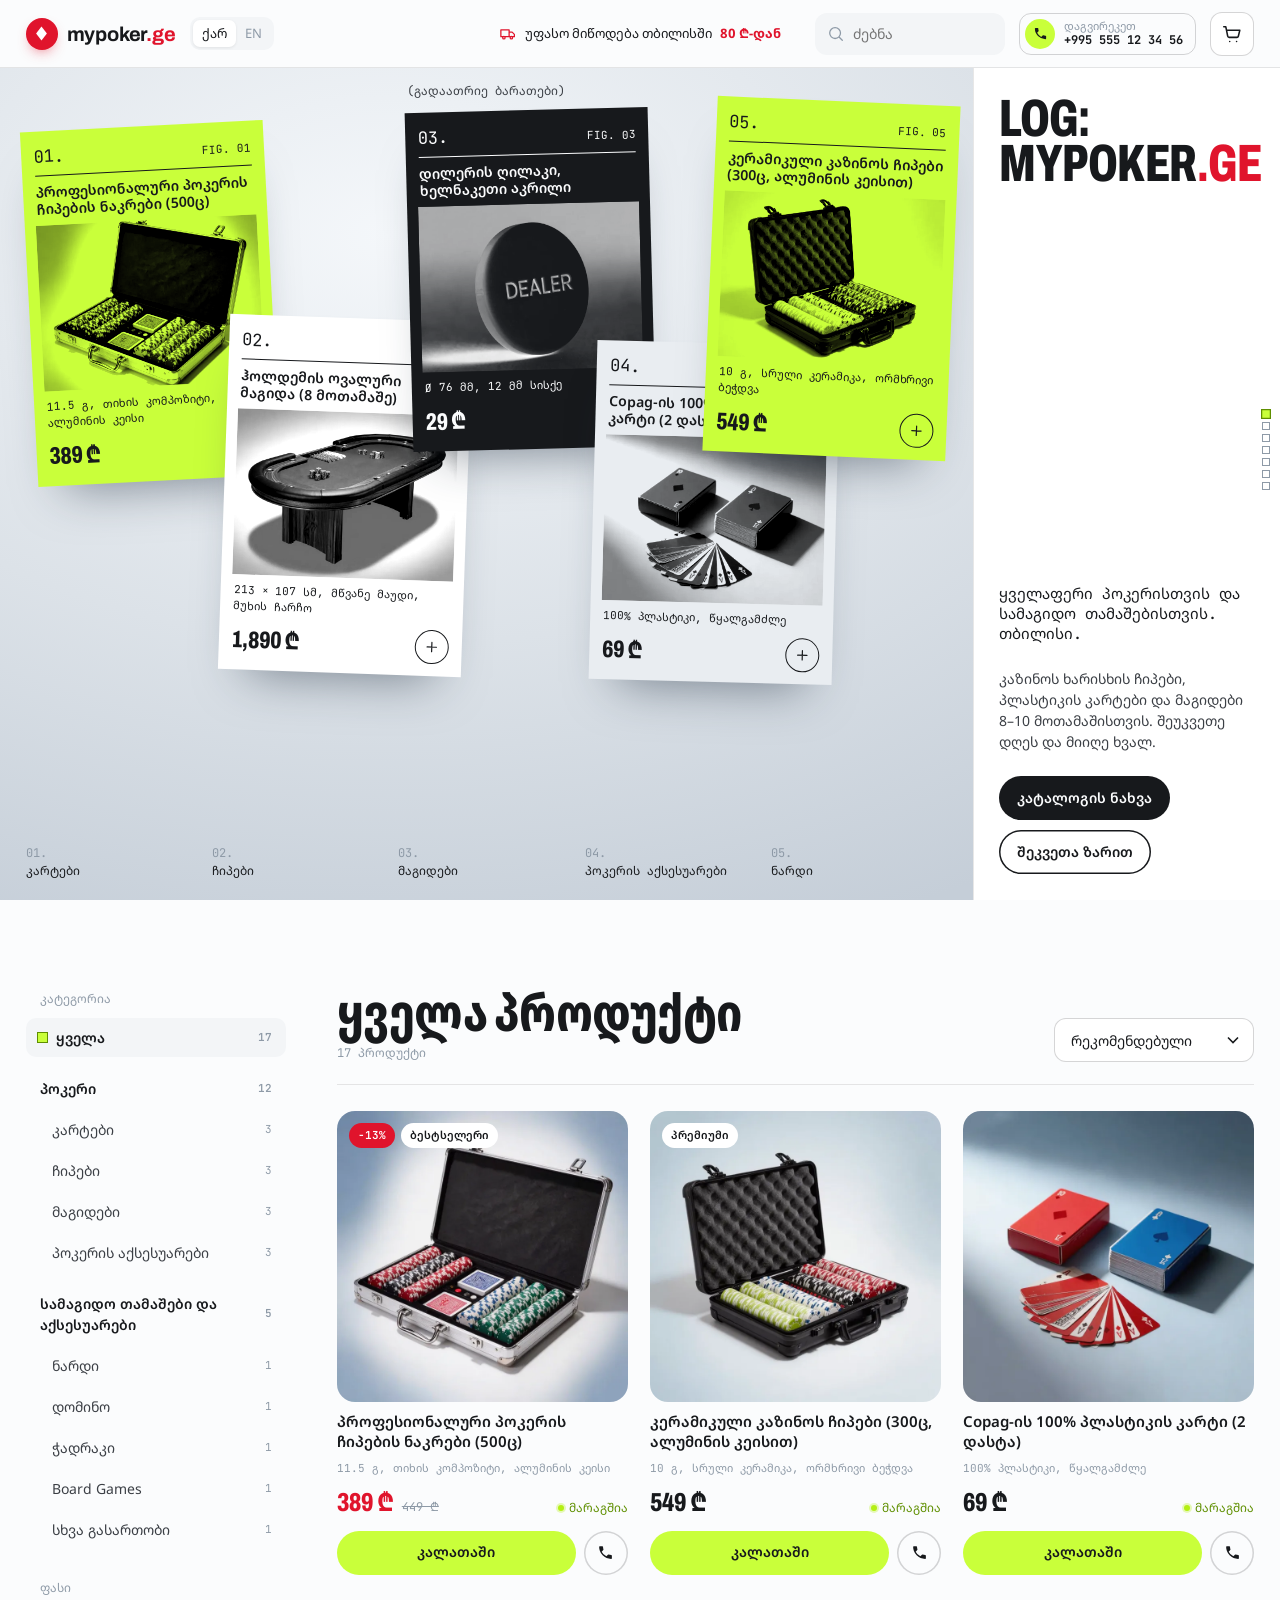
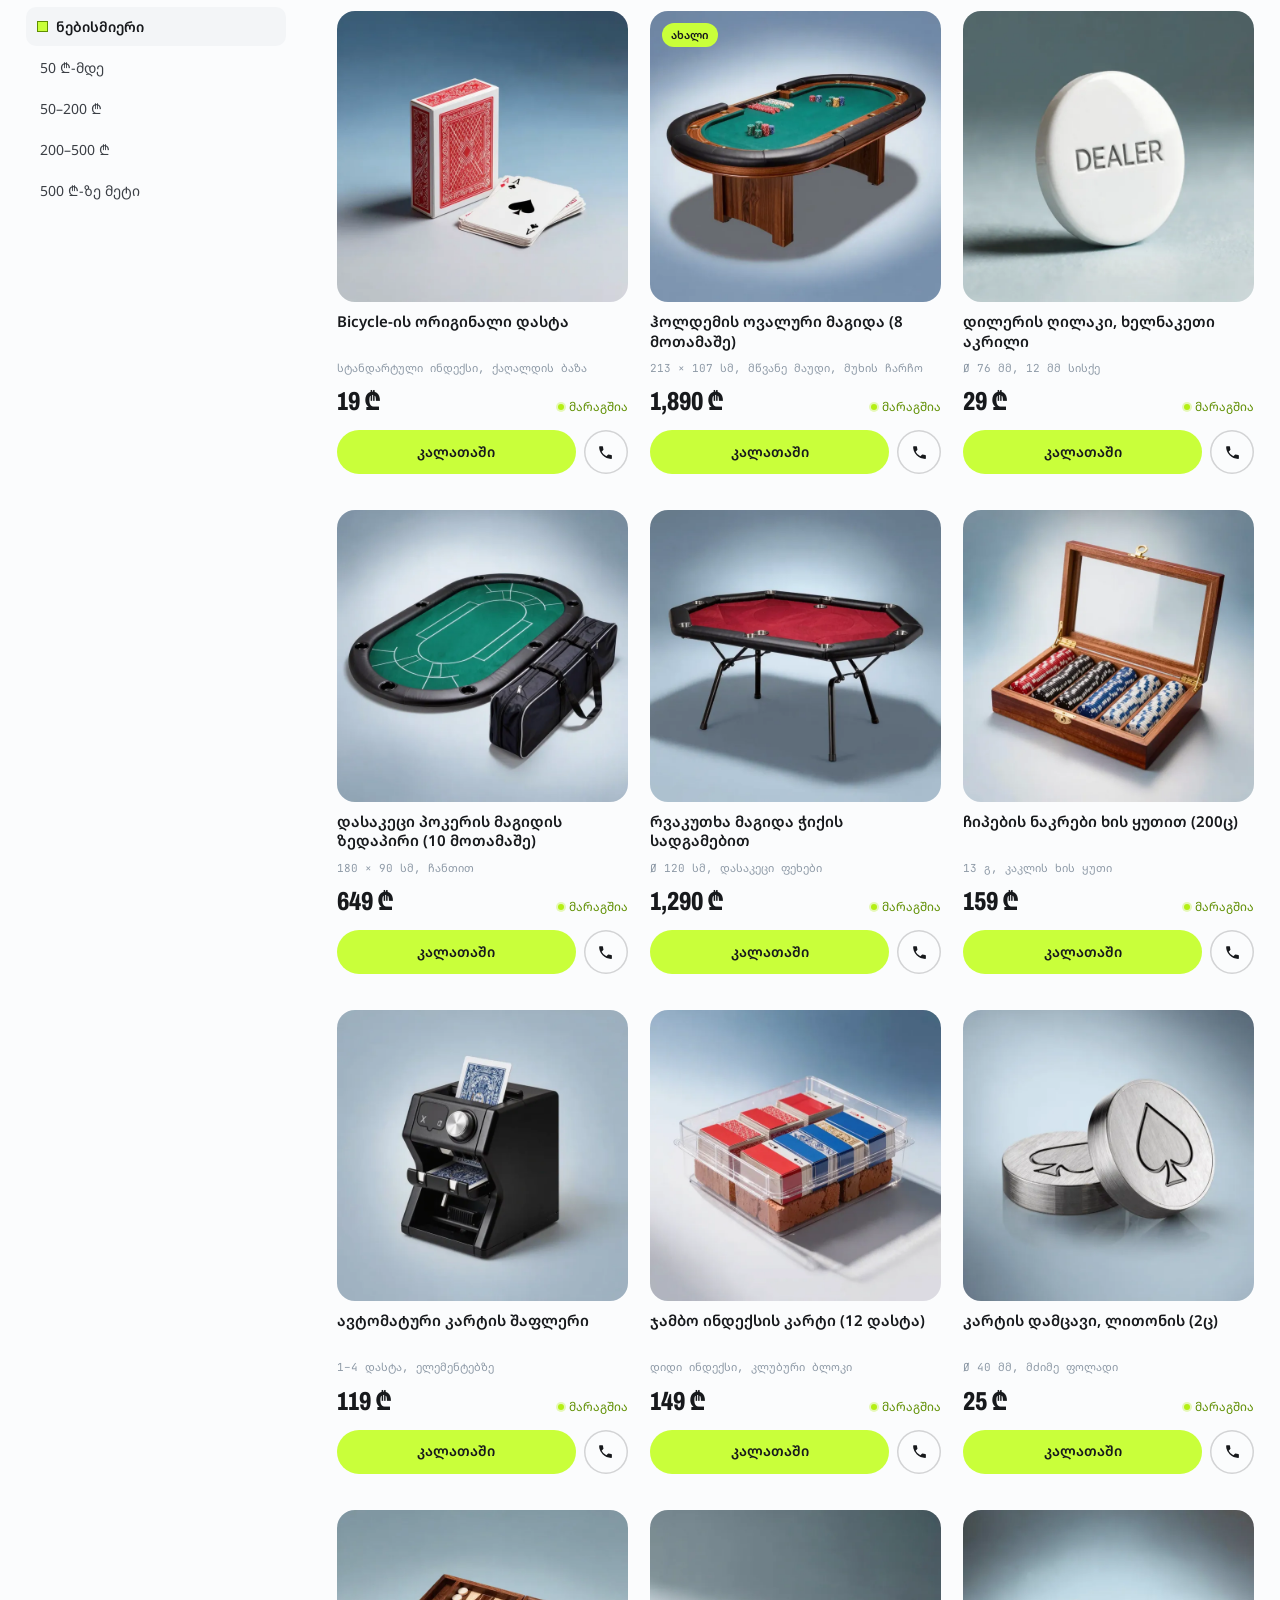
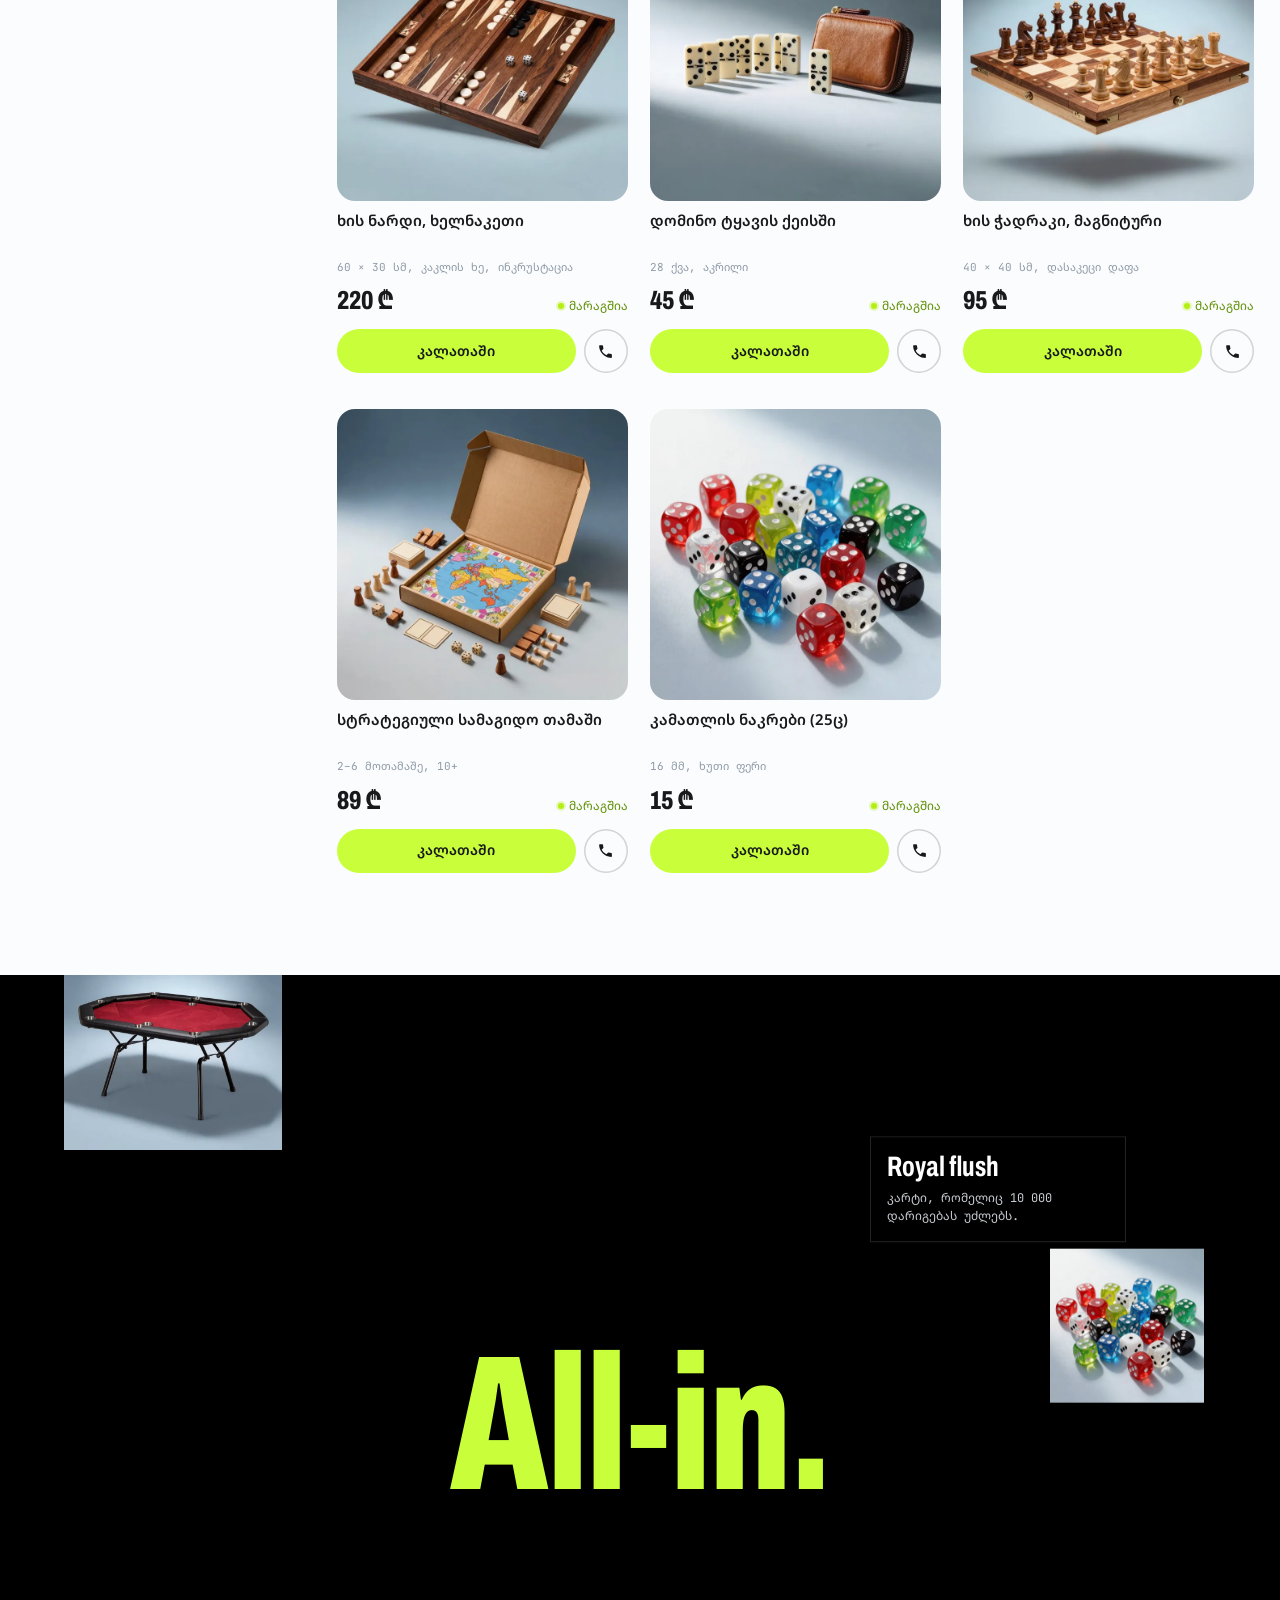
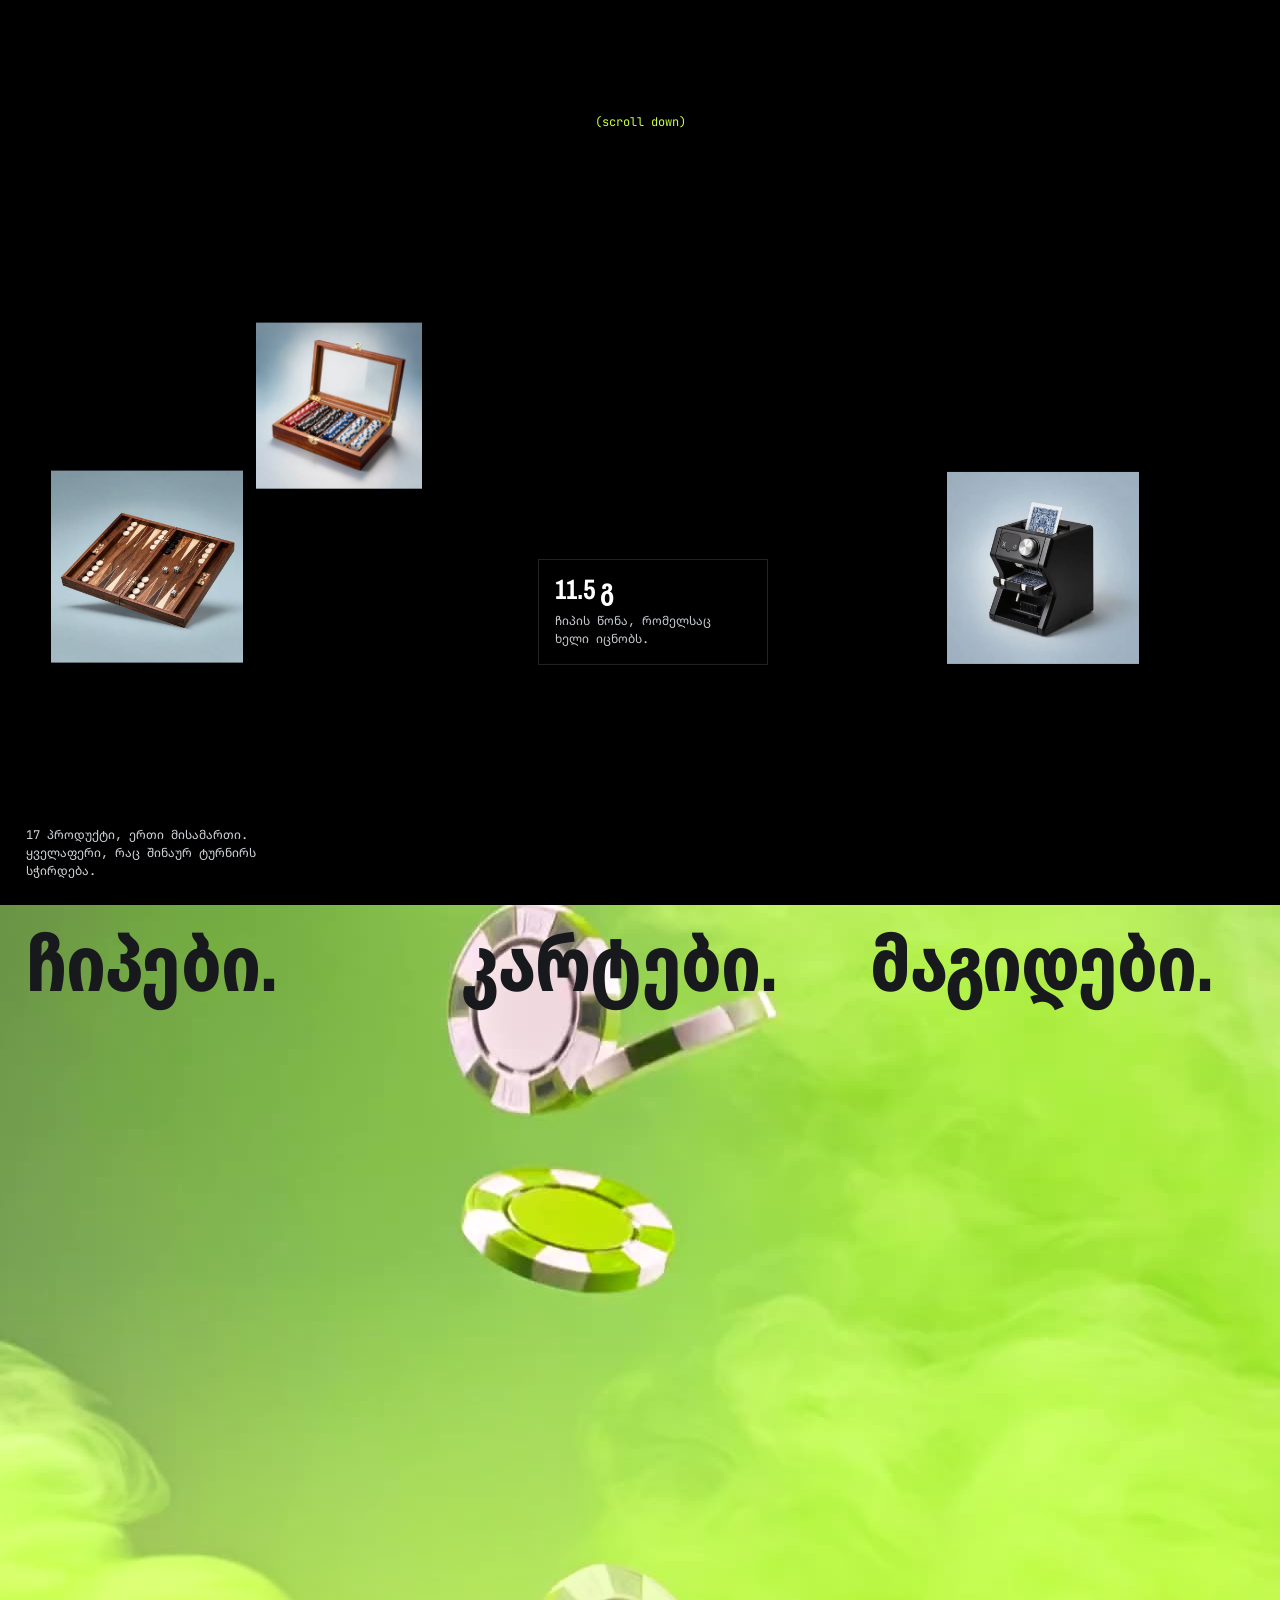
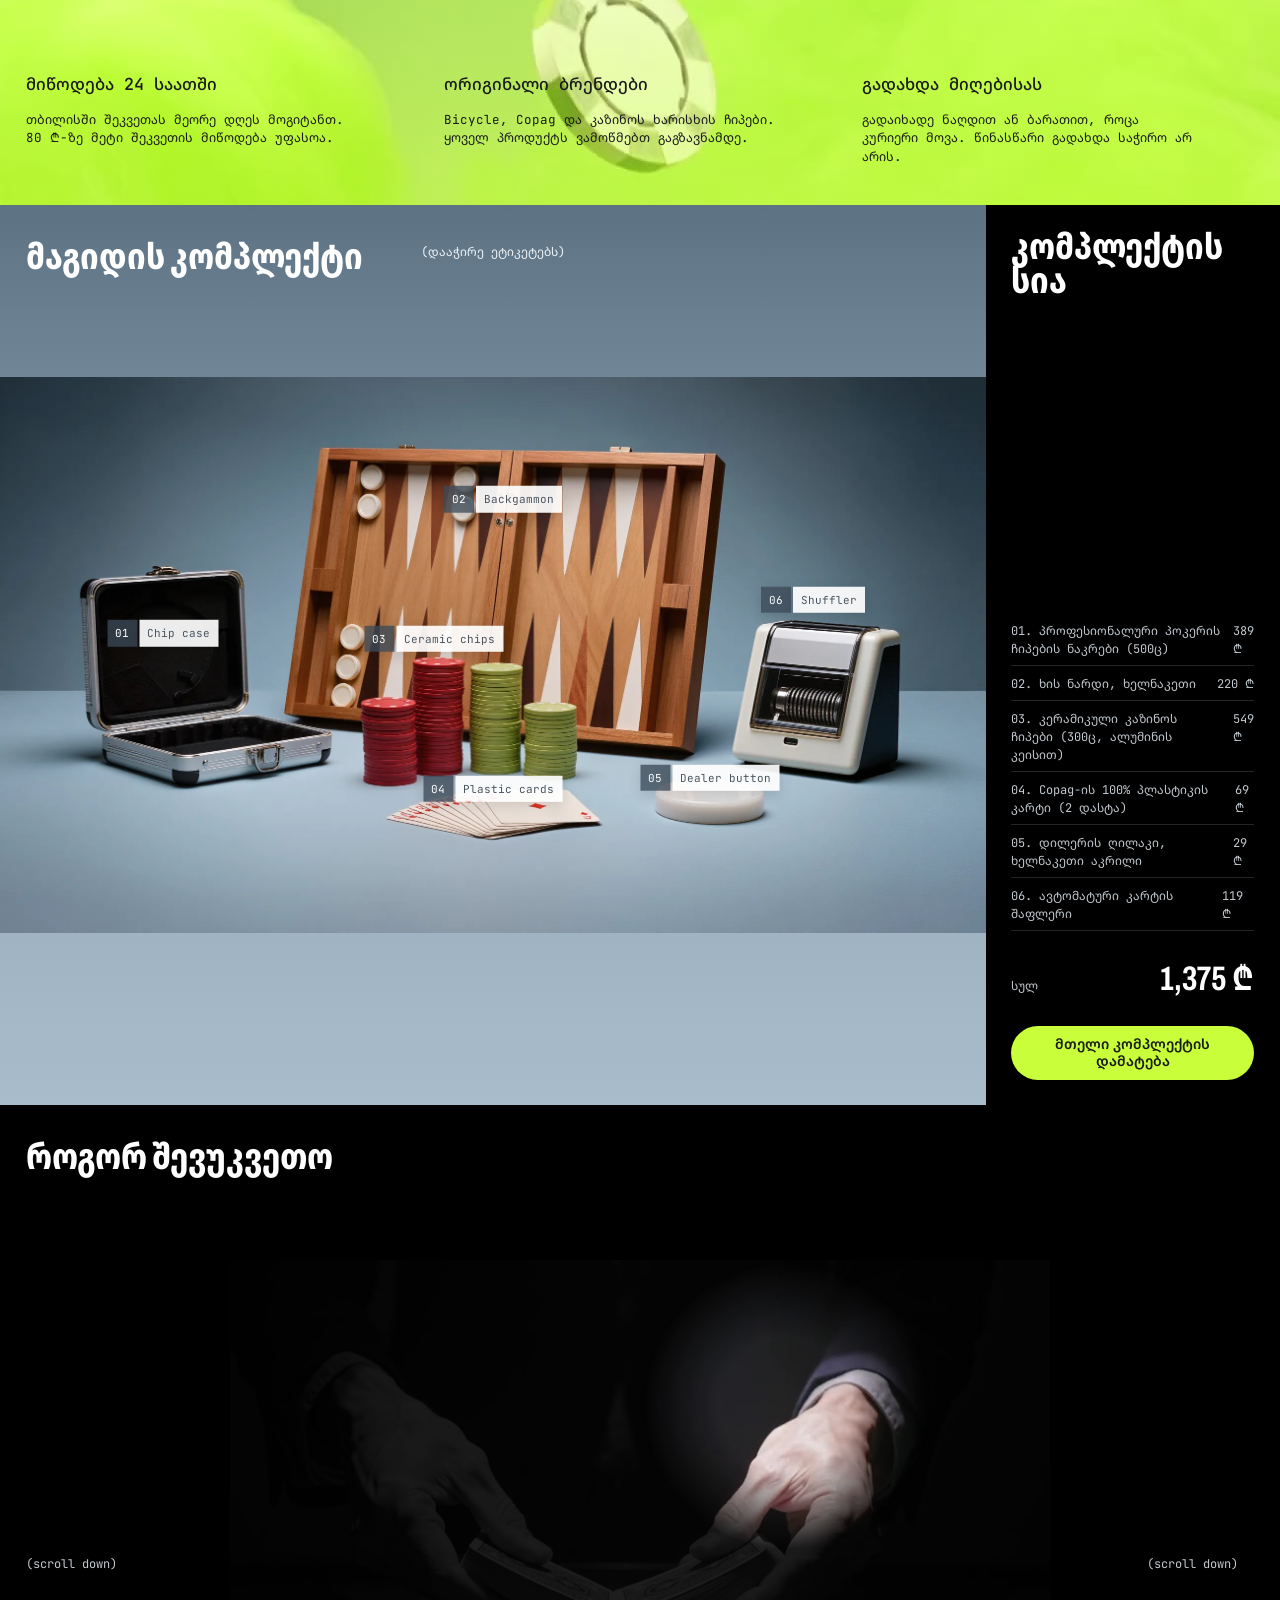
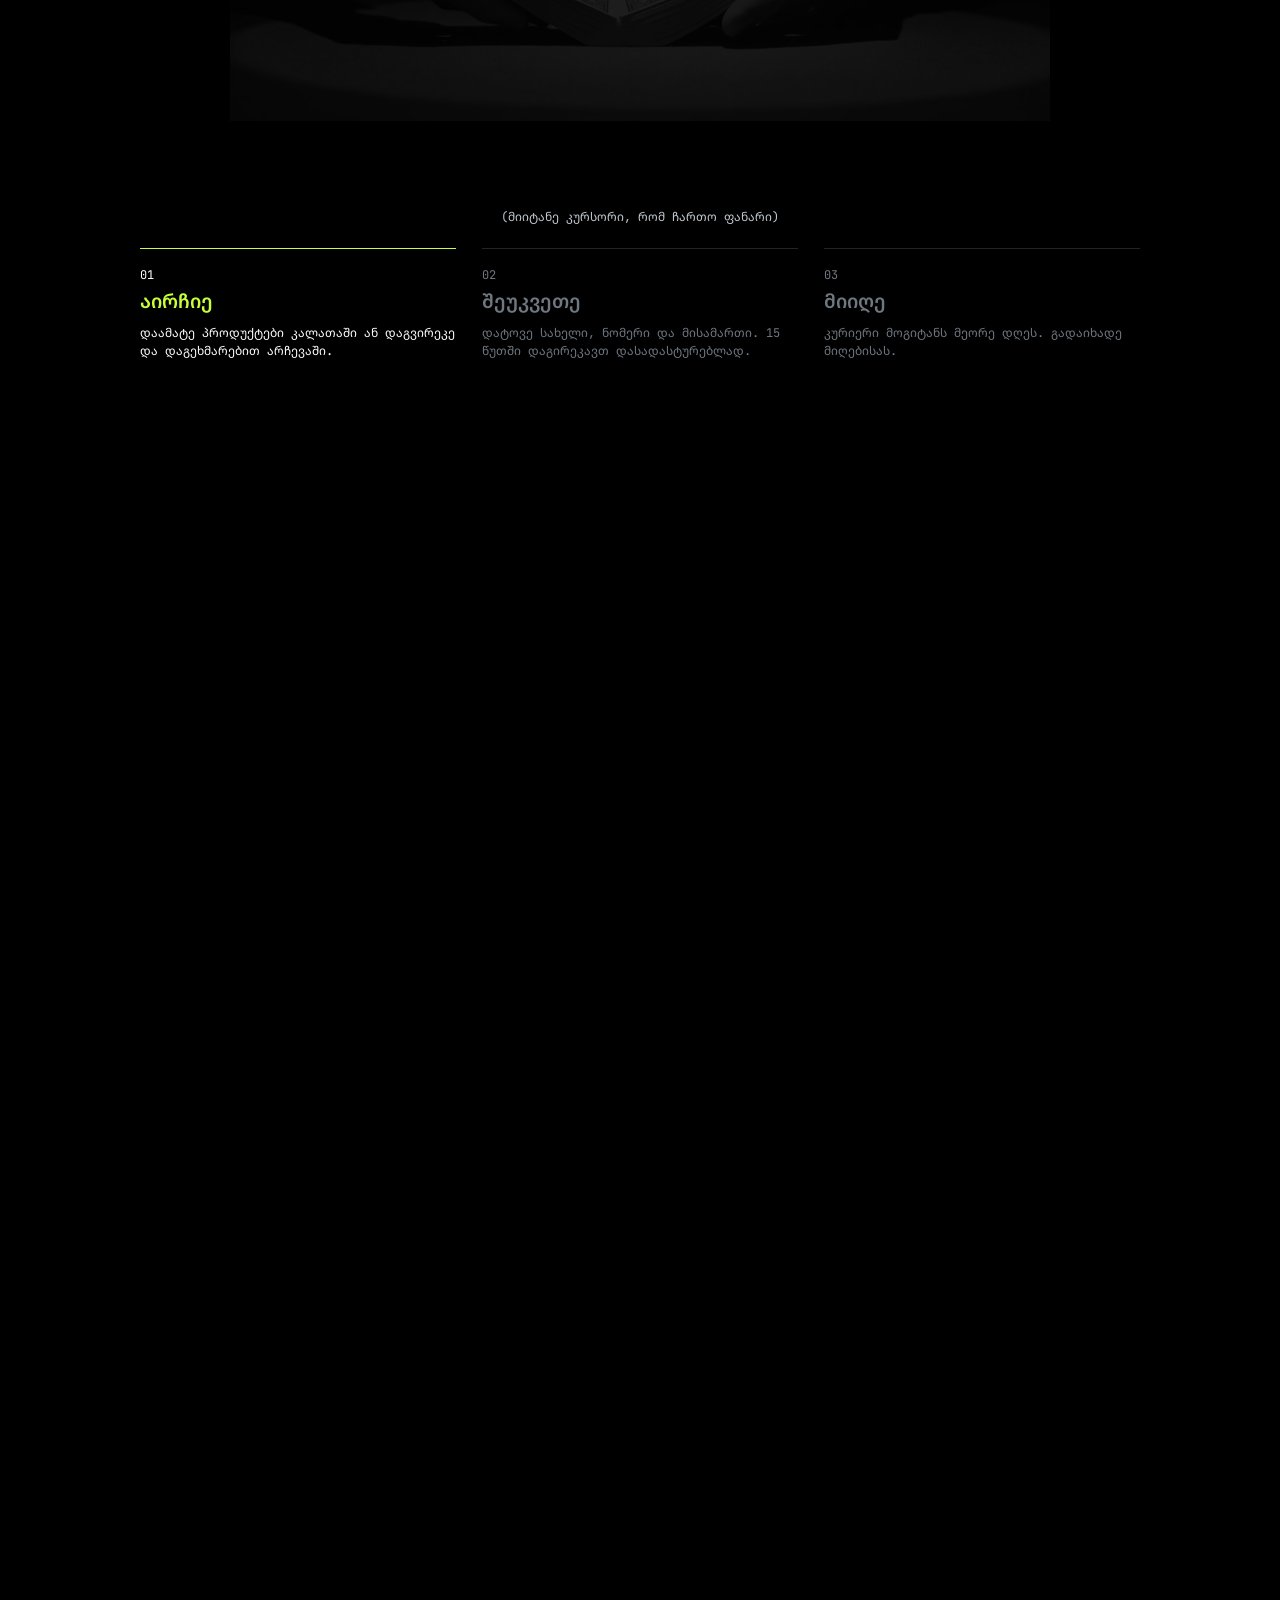
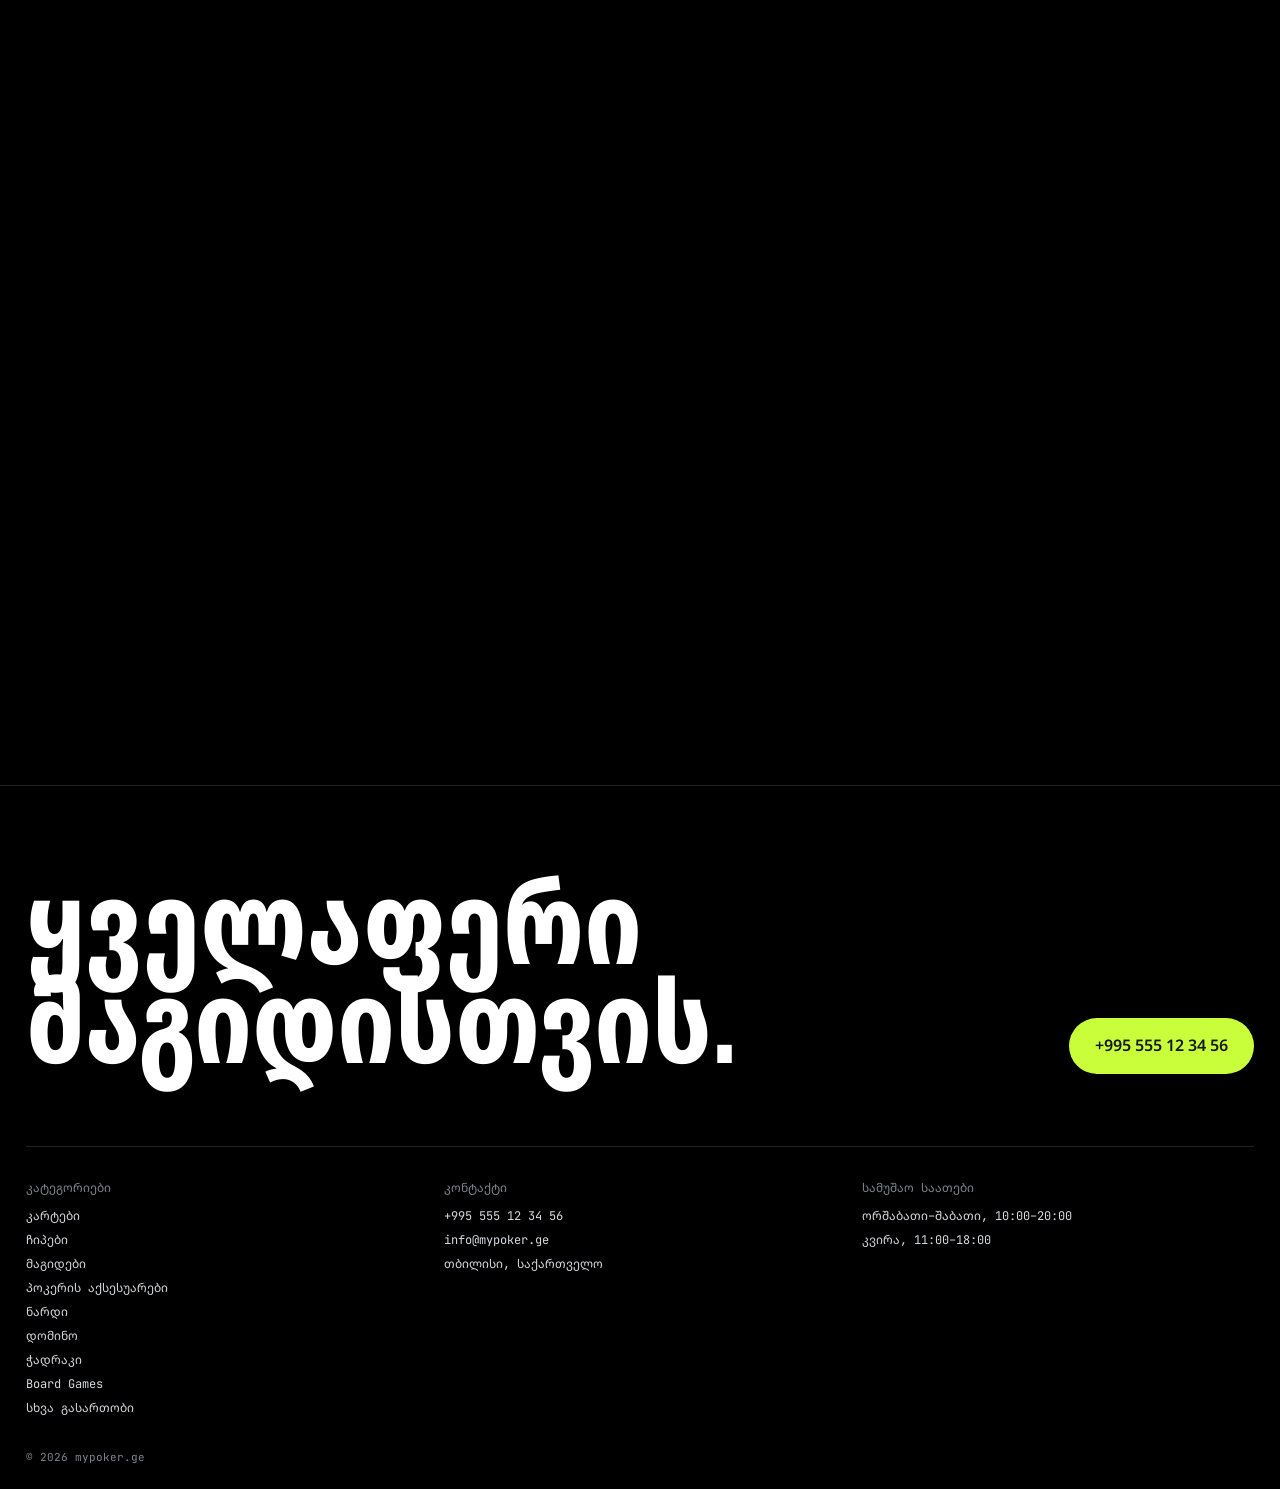
==== commit 224c1951: "Rebuild mypoker.ge shop page in the reference video's style Studio-bright redesign of the real catal" ====
--- a/index.html
+++ b/index.html
@@ -3,381 +3,248 @@
 <head>
   <meta charset="utf-8">
   <meta name="viewport" content="width=device-width, initial-scale=1">
-  <title>MyPoker — ქართული პოკერის კლუბი</title>
-  <meta name="description" content="MyPoker — პრემიუმ პოკერის კლუბი თბილისში. Texas Hold'em, Omaha, ყოველკვირეული ტურნირები და კერძო მაგიდები.">
-  <meta name="theme-color" content="#0b0b0c">
+  <title>mypoker.ge — პოკერის და სამაგიდო თამაშების მაღაზია</title>
+  <meta name="description" content="პოკერის ჩიპები, კარტები, მაგიდები და სამაგიდო თამაშები. უფასო მიწოდება თბილისში 80 ₾-დან.">
+  <meta name="theme-color" content="#fbfcfd">
+  <meta property="og:title" content="mypoker.ge">
+  <meta property="og:description" content="პოკერის ჩიპები, კარტები, მაგიდები და სამაგიდო თამაშები თბილისში.">
+  <meta property="og:image" content="assets/img/scene.webp">
   <link rel="preconnect" href="https://fonts.googleapis.com">
   <link rel="preconnect" href="https://fonts.gstatic.com" crossorigin>
   <link href="https://fonts.googleapis.com/css2?family=Archivo:wdth,wght@62..125,300..900&family=JetBrains+Mono:wght@400;500;700&family=Noto+Sans+Georgian:wdth,wght@62.5..100,300..900&display=swap" rel="stylesheet">
   <link rel="stylesheet" href="css/style.css">
-  <link rel="icon" href="data:image/svg+xml,%3Csvg xmlns='http://www.w3.org/2000/svg' viewBox='0 0 100 100'%3E%3Crect width='100' height='100' fill='%230b0b0c'/%3E%3Cpath fill='%23c6ff3d' d='M50 12C50 12 16 41 16 60c0 13 11 20 21 18 5-1 8-3 10-7-1 9-5 14-12 17h30c-7-3-11-8-12-17 2 4 5 6 10 7 10 2 21-5 21-18C84 41 50 12 50 12Z'/%3E%3C/svg%3E">
+  <link rel="icon" href="data:image/svg+xml,%3Csvg xmlns='http://www.w3.org/2000/svg' viewBox='0 0 100 100'%3E%3Ccircle cx='50' cy='50' r='48' fill='%23e0142c'/%3E%3Cpath fill='%23fff' d='M50 22 70 50 50 78 30 50Z'/%3E%3C/svg%3E">
 </head>
 <body>
 
-<!-- Shared SVG defs: suits + engraving patterns -->
 <svg class="defs" aria-hidden="true" focusable="false">
-  <defs>
-    <pattern id="hatch" width="5" height="5" patternUnits="userSpaceOnUse" patternTransform="rotate(35)">
-      <rect width="5" height="5" fill="#f5f4ef"/>
-      <line x1="0" y1="0" x2="0" y2="5" stroke="#0b0b0c" stroke-width="2.4"/>
-    </pattern>
-    <pattern id="hatch-fine" width="4" height="4" patternUnits="userSpaceOnUse" patternTransform="rotate(-30)">
-      <line x1="0" y1="0" x2="0" y2="4" stroke="#0b0b0c" stroke-width="1.1"/>
-    </pattern>
-    <pattern id="dots" width="6" height="6" patternUnits="userSpaceOnUse">
-      <circle cx="3" cy="3" r="1.3" fill="#0b0b0c"/>
-    </pattern>
-    <symbol id="s-spade" viewBox="0 0 100 100"><path d="M50 4C50 4 10 39 10 62c0 16 14 24 26 22 6-1 10-4 12-8-1 10-6 16-14 19h32c-8-3-13-9-14-19 2 4 6 7 12 8 12 2 26-6 26-22C90 39 50 4 50 4Z"/></symbol>
-    <symbol id="s-heart" viewBox="0 0 100 100"><path d="M50 92S8 62 8 34C8 18 20 8 33 8c9 0 15 6 17 12 2-6 8-12 17-12 13 0 25 10 25 26 0 28-42 58-42 58Z"/></symbol>
-    <symbol id="s-diamond" viewBox="0 0 100 100"><path d="M50 4 86 50 50 96 14 50Z"/></symbol>
-    <symbol id="s-club" viewBox="0 0 100 100"><circle cx="50" cy="28" r="20"/><circle cx="27" cy="58" r="20"/><circle cx="73" cy="58" r="20"/><path d="M45 56c0 22-6 32-14 38h38c-8-6-14-16-14-38Z"/></symbol>
-  </defs>
+  <symbol id="i-diamond" viewBox="0 0 100 100"><path d="M50 4 86 50 50 96 14 50Z"/></symbol>
+  <symbol id="i-cart" viewBox="0 0 24 24"><path fill="none" stroke="currentColor" stroke-width="1.7" stroke-linecap="round" stroke-linejoin="round" d="M3 4h2.2l2.1 10.4a1.6 1.6 0 0 0 1.6 1.3h8.4a1.6 1.6 0 0 0 1.6-1.2L20.5 8H6.1M9.5 20.2h.01M17 20.2h.01"/></symbol>
+  <symbol id="i-search" viewBox="0 0 24 24"><path fill="none" stroke="currentColor" stroke-width="1.7" stroke-linecap="round" d="M10.8 18a7.2 7.2 0 1 0 0-14.4 7.2 7.2 0 0 0 0 14.4ZM16 16l4.4 4.4"/></symbol>
+  <symbol id="i-phone" viewBox="0 0 24 24"><path fill="currentColor" d="M6.6 10.8a15.2 15.2 0 0 0 6.6 6.6l2.2-2.2a1 1 0 0 1 1-.25 11.4 11.4 0 0 0 3.6.57 1 1 0 0 1 1 1V20a1 1 0 0 1-1 1A17 17 0 0 1 3 4a1 1 0 0 1 1-1h3.5a1 1 0 0 1 1 1c0 1.25.2 2.45.57 3.57a1 1 0 0 1-.25 1Z"/></symbol>
+  <symbol id="i-truck" viewBox="0 0 24 24"><path fill="none" stroke="currentColor" stroke-width="1.7" stroke-linejoin="round" d="M2.5 6.5h11v9h-11zM13.5 9.5h4l3 3v3h-7zM6.5 18.5a1.6 1.6 0 1 0 0-3.2 1.6 1.6 0 0 0 0 3.2ZM16.5 18.5a1.6 1.6 0 1 0 0-3.2 1.6 1.6 0 0 0 0 3.2Z"/></symbol>
+  <symbol id="i-close" viewBox="0 0 24 24"><path fill="none" stroke="currentColor" stroke-width="1.8" stroke-linecap="round" d="m6 6 12 12M18 6 6 18"/></symbol>
+  <symbol id="i-plus" viewBox="0 0 24 24"><path fill="none" stroke="currentColor" stroke-width="1.8" stroke-linecap="round" d="M12 5v14M5 12h14"/></symbol>
+  <symbol id="i-minus" viewBox="0 0 24 24"><path fill="none" stroke="currentColor" stroke-width="1.8" stroke-linecap="round" d="M5 12h14"/></symbol>
 </svg>
 
-<a class="skip" href="#main">გადადი კონტენტზე</a>
-
-<header class="nav" id="top">
-  <a class="nav__logo" href="#top" aria-label="MyPoker — მთავარი">
-    <svg viewBox="0 0 100 100" aria-hidden="true"><use href="#s-spade"/></svg>
-    <span>MYPOKER<sup>®</sup></span>
-  </a>
-  <nav class="nav__links" aria-label="მთავარი ნავიგაცია">
-    <a href="#games"><i>(01)</i> თამაშები</a>
-    <a href="#hand"><i>(02)</i> ხელის ანატომია</a>
-    <a href="#tournaments"><i>(03)</i> ტურნირები</a>
-    <a href="#table"><i>(04)</i> მაგიდა</a>
-    <a href="#join"><i>(05)</i> შემოგვიერთდი</a>
-  </nav>
-  <div class="nav__end">
-    <span class="pill">18+</span>
-    <a class="btn btn--lime" href="#book">დაჯავშნე ადგილი</a>
+<a class="skip" href="#shop" data-i18n="skip">გადადი კატალოგზე</a>
+
+<header class="top" data-top>
+  <div class="top__left">
+    <a class="logo" href="#top" aria-label="mypoker.ge">
+      <span class="logo__mark"><svg viewBox="0 0 100 100" aria-hidden="true"><use href="#i-diamond"/></svg></span>
+      <span class="logo__word">mypoker<b>.ge</b></span>
+    </a>
+    <div class="lang" role="group" aria-label="ენა / Language">
+      <button type="button" data-lang="ka" aria-pressed="true">ქარ</button>
+      <button type="button" data-lang="en" aria-pressed="false">EN</button>
+    </div>
+  </div>
+  <p class="top__ship"><svg aria-hidden="true"><use href="#i-truck"/></svg><span data-i18n="ship">უფასო მიწოდება თბილისში</span> <b data-i18n="shipFrom">80 ₾-დან</b></p>
+  <div class="top__right">
+    <label class="search">
+      <svg aria-hidden="true"><use href="#i-search"/></svg>
+      <span class="sr" data-i18n="search">ძებნა</span>
+      <input type="search" data-search placeholder="ძებნა" data-i18n-ph="search" autocomplete="off">
+    </label>
+    <a class="call" href="tel:+995555123456">
+      <span class="call__ico"><svg aria-hidden="true"><use href="#i-phone"/></svg></span>
+      <span class="call__txt"><small data-i18n="callUs">დაგვირეკეთ</small>+995 555 12 34 56</span>
+    </a>
+    <button class="cart-btn" type="button" data-open-cart aria-label="კალათა">
+      <svg aria-hidden="true"><use href="#i-cart"/></svg>
+      <span class="cart-btn__n" data-cart-count hidden>0</span>
+    </button>
   </div>
 </header>
 
 <ol class="rail" aria-hidden="true"></ol>
 
-<main id="main">
-
-  <!-- 01 HERO / GAMES ------------------------------------------------ -->
-  <section class="hero" id="games" data-rail>
-    <div class="hero__stage" data-stage>
-      <p class="hint hint--top">(გადაათრიე ბარათები)</p>
-
-      <article class="gcard gcard--paper" style="--x:6%;--y:7%;--r:-3deg" data-drag>
-        <header><b>03.</b><h3>ტურნირები</h3></header>
-        <p class="gcard__sub">Weekly · Monthly · Main Event</p>
-        <svg class="gcard__fig gcard__fig--round" viewBox="0 0 200 200" aria-hidden="true">
-          <circle cx="100" cy="100" r="92" fill="url(#hatch)" stroke="#0b0b0c" stroke-width="3"/>
-          <circle cx="100" cy="100" r="62" fill="#f5f4ef" stroke="#0b0b0c" stroke-width="3"/>
-          <g fill="#0b0b0c"><rect x="94" y="8" width="12" height="22"/><rect x="94" y="170" width="12" height="22"/><rect x="8" y="94" width="22" height="12"/><rect x="170" y="94" width="22" height="12"/></g>
-          <text x="100" y="94" text-anchor="middle" font-family="Archivo" font-stretch="70%" font-weight="800" font-size="34">₾50K</text>
-          <text x="100" y="118" text-anchor="middle" font-family="JetBrains Mono" font-size="12" letter-spacing="2">GTD</text>
-        </svg>
-        <footer><span>FIG. 03</span><span>MAIN EVENT<br>CHIP</span></footer>
-      </article>
-
-      <article class="gcard gcard--lime" style="--x:11%;--y:30%;--r:2deg" data-drag>
-        <header><b>02.</b><h3>OMAHA PLO</h3></header>
-        <div class="gcard__cols">
-          <p class="gcard__sub">4 დახურული კარტი</p>
-          <p>ოთხი კარტი ხელში, ხუთი მაგიდაზე. მეტი კომბინაცია, მეტი აქცია.</p>
-          <p>Pot-Limit ლიმიტები ყოველ საღამოს.</p>
+<main id="top">
+
+  <!-- Hero: draggable spec cards -->
+  <section class="hero" data-rail>
+    <div class="hero__stage">
+      <p class="hint hero__hint" data-i18n="drag">(გადაათრიე ბარათები)</p>
+      <div class="hero__cards" data-hero-cards></div>
+      <ul class="hero__index" data-hero-index></ul>
+    </div>
+    <aside class="hero__panel">
+      <h1 class="hero__title">LOG:<br>MYPOKER<span>.GE</span></h1>
+      <p class="hero__kicker" data-i18n="kicker">ყველაფერი პოკერისთვის და სამაგიდო თამაშებისთვის. თბილისი.</p>
+      <p class="hero__desc" data-i18n="heroDesc">კაზინოს ხარისხის ჩიპები, პლასტიკის კარტები და მაგიდები 8–10 მოთამაშისთვის. შეუკვეთე დღეს და მიიღე ხვალ.</p>
+      <div class="hero__cta">
+        <a class="btn btn--ink" href="#shop" data-i18n="toShop">კატალოგის ნახვა</a>
+        <a class="btn btn--line" href="tel:+995555123456" data-i18n="orderCall">შეკვეთა ზარით</a>
+      </div>
+    </aside>
+  </section>
+
+  <!-- Catalogue -->
+  <section class="shop" id="shop" data-rail>
+    <aside class="filters" aria-label="ფილტრები">
+      <p class="filters__label" data-i18n="category">კატეგორია</p>
+      <nav class="cats" data-cats></nav>
+      <p class="filters__label" data-i18n="price">ფასი</p>
+      <div class="prices" data-prices></div>
+    </aside>
+
+    <div class="shop__main">
+      <header class="shop__head">
+        <div>
+          <h2 class="shop__title" data-shop-title>ყველა პროდუქტი</h2>
+          <p class="shop__count" data-shop-count>17 პროდუქტი</p>
         </div>
-        <div class="gcard__fan" data-fan="A♠ K♠ Q♥ J♥"></div>
-        <footer><span>FIG. 02</span><span>FOUR-CARD<br>FAN</span></footer>
-      </article>
-
-      <article class="gcard gcard--olive" style="--x:35%;--y:17%;--r:-1deg" data-drag>
-        <header><b>01.</b><h3>TEXAS HOLD'EM</h3><span class="gcard__tag">FIG. 01</span></header>
-        <div class="gcard__cols">
-          <p class="gcard__sub">No-Limit · 2 კარტი</p>
-          <p>ყველაზე პოპულარული ფორმატი მსოფლიოში. ორი კარტი ხელში, ხუთი საერთო.</p>
-          <p>ლიმიტები ₾1/2-დან.</p>
-        </div>
-        <div class="gcard__fan gcard__fan--two" data-fan="A♠ A♥"></div>
-        <footer><span></span><span>POCKET<br>ACES</span></footer>
-      </article>
-
-      <article class="gcard gcard--steel gcard--wide" style="--x:47%;--y:46%;--r:1.5deg" data-drag>
-        <header><b>04.</b><h3>CASH GAMES</h3></header>
-        <p class="gcard__lead">ქეშ-მაგიდები 24/7 რეჟიმში. დაჯექი და ადექი, როცა მოგინდება. ჩიპები ფულის ექვივალენტია.</p>
-        <svg class="gcard__fig" viewBox="0 0 420 150" aria-hidden="true">
-          <g class="chipstack" transform="translate(30 20)"></g>
-          <g class="chipstack" transform="translate(130 0)"></g>
-          <g class="chipstack" transform="translate(230 30)"></g>
-          <g class="chipstack" transform="translate(330 12)"></g>
-        </svg>
-        <footer><span>FIG. 04</span><span>CHIP STACKS</span></footer>
-      </article>
-
-      <article class="gcard gcard--lime" style="--x:73%;--y:5%;--r:2.5deg" data-drag>
-        <header><b>05.</b><h3>კერძო<br>მაგიდები</h3></header>
-        <div class="gcard__cols">
-          <p class="gcard__sub">Private Room</p>
-          <p>დახურული ოთახი 10 ადამიანამდე.</p>
-          <p>პირადი დილერი და სერვისი.</p>
-          <p>იდეალურია კორპორატიული საღამოსთვის.</p>
-        </div>
-        <svg class="gcard__fig gcard__fig--btn" viewBox="0 0 200 200" aria-hidden="true">
-          <ellipse cx="100" cy="150" rx="78" ry="18" fill="#0b0b0c" opacity=".18"/>
-          <circle cx="100" cy="96" r="76" fill="#f5f4ef" stroke="#0b0b0c" stroke-width="3"/>
-          <circle cx="100" cy="96" r="60" fill="none" stroke="#0b0b0c" stroke-width="1.5" stroke-dasharray="3 5"/>
-          <text x="100" y="90" text-anchor="middle" font-family="Archivo" font-stretch="70%" font-weight="900" font-size="32">DEALER</text>
-          <text x="100" y="116" text-anchor="middle" font-family="JetBrains Mono" font-size="11" letter-spacing="3">MYPOKER</text>
-        </svg>
-        <footer><span>FIG. 05</span><span>DEALER BUTTON</span></footer>
-      </article>
-
-      <ol class="hero__index">
-        <li><i>01.</i>Texas Hold'em</li>
-        <li><i>02.</i>Omaha PLO</li>
-        <li><i>03.</i>ტურნირები</li>
-        <li><i>04.</i>Cash Games</li>
-        <li><i>05.</i>კერძო მაგიდები</li>
-      </ol>
-    </div>
-
-    <aside class="hero__panel">
-      <h1 class="hero__title">LOG:<br>MYPOKER</h1>
-      <p class="hero__kicker">ქართული პოკერის<br>კლუბი. თბილისი.<br>EST. 2014</p>
-      <p class="hero__desc">პრემიუმ სივრცე მათთვის, ვინც პოკერს სერიოზულად აღიქვამს: პროფესიონალი დილერები, სამართლიანი თამაში და ატმოსფერო, რომელშიც ყოველი ხელი მნიშვნელოვანია.</p>
-      <a class="btn btn--ink" href="#book">დაჯავშნე ადგილი <span aria-hidden="true">→</span></a>
-    </aside>
-  </section>
-
-  <!-- 02 HAND ANATOMY (sticky scroll) -------------------------------- -->
-  <section class="hand" id="hand" data-rail data-sticky="4">
-    <div class="hand__sticky">
-      <h2 class="tri tri--grey"><span>ხელის</span><span>ანატომია</span><span>Hand.</span></h2>
-      <div class="hand__grid">
-        <ol class="phases" aria-label="ხელის ეტაპები">
-          <li class="is-on">PHASE 01</li>
-          <li>PHASE 02</li>
-          <li>PHASE 03</li>
-          <li>PHASE 04</li>
-        </ol>
-
-        <div class="board" aria-live="polite">
-          <div class="board__pot"><span>POT</span><b data-pot>₾ 120</b></div>
-          <div class="board__row board__row--community">
-            <div class="slot" data-phase="1"></div>
-            <div class="slot" data-phase="1"></div>
-            <div class="slot" data-phase="1"></div>
-            <div class="slot" data-phase="2"></div>
-            <div class="slot" data-phase="3"></div>
-          </div>
-          <div class="board__row board__row--hole">
-            <div class="slot slot--hole" data-phase="0"></div>
-            <div class="slot slot--hole" data-phase="0"></div>
-          </div>
-          <p class="board__result" data-result>&nbsp;</p>
-        </div>
-
-        <div class="phase-info">
-          <p class="phase-info__title" data-type>PRE-FLOP</p>
-          <p class="phase-info__text" data-phase-text>ორი დახურული კარტი. პირველი ფსონი და პირველი გადაწყვეტილება: Fold, Call თუ Raise.</p>
-          <div class="frame">
-            <span></span><span></span><span></span><span></span>
-            <pre class="frame__ascii" data-ascii></pre>
-          </div>
-          <p class="hint">(scroll down)</p>
-        </div>
-      </div>
-    </div>
-  </section>
-
-  <!-- 03 WHY (bright lime) ------------------------------------------- -->
-  <section class="why" id="why" data-rail>
-    <div class="why__bg" aria-hidden="true">
-      <i></i><i></i><i></i><i></i><i></i><i></i><i></i>
-    </div>
-    <h2 class="tri tri--ink"><span>რატომ</span><span>MyPoker</span><span>Club.</span></h2>
+        <label class="sort">
+          <span class="sr" data-i18n="sortBy">დალაგება</span>
+          <select data-sort>
+            <option value="rec" data-i18n="sortRec">რეკომენდებული</option>
+            <option value="asc" data-i18n="sortAsc">ფასი: ზრდადობით</option>
+            <option value="desc" data-i18n="sortDesc">ფასი: კლებადობით</option>
+          </select>
+        </label>
+      </header>
+      <ul class="grid" data-grid></ul>
+      <div class="empty" data-empty hidden>
+        <p class="empty__title" data-i18n="emptyTitle">ამ ფილტრით პროდუქტი ვერ მოიძებნა.</p>
+        <button class="btn btn--line" type="button" data-reset data-i18n="emptyReset">ფილტრების გასუფთავება</button>
+      </div>
+    </div>
+  </section>
+
+  <!-- All-in: floating products -->
+  <section class="allin" data-rail aria-label="All-in">
+    <div class="allin__tiles" data-allin-tiles aria-hidden="true"></div>
+    <div class="allin__center">
+      <h2 class="allin__word">All‑in.</h2>
+      <p class="hint hint--lime" data-i18n="scroll">(scroll down)</p>
+    </div>
+    <p class="allin__note" data-i18n="allinNote">17 პროდუქტი, ერთი მისამართი. ყველაფერი, რაც შინაურ ტურნირს სჭირდება.</p>
+  </section>
+
+  <!-- Why: lime smoke video -->
+  <section class="why" data-rail>
+    <video class="why__video" data-video src="assets/video/lime-smoke.mp4" poster="assets/video/lime-smoke.jpg" muted loop playsinline preload="none" aria-hidden="true"></video>
+    <h2 class="tri"><span data-i18n="why1">ჩიპები.</span><span data-i18n="why2">კარტები.</span><span data-i18n="why3">მაგიდები.</span></h2>
     <div class="why__cols">
       <article>
-        <b>01</b>
-        <h3>პროფესიონალი დილერები</h3>
-        <p class="why__lead">სიზუსტე ყოველ დარიგებაში.</p>
-        <p>სერტიფიცირებული დილერები, რომლებიც თამაშს სწრაფად, სუფთად და წესების სრული დაცვით ატარებენ.</p>
+        <h3 data-i18n="w1t">მიწოდება 24 საათში</h3>
+        <p data-i18n="w1d">თბილისში შეკვეთას მეორე დღეს მოგიტანთ. 80 ₾-ზე მეტი შეკვეთის მიწოდება უფასოა.</p>
       </article>
       <article>
-        <b>02</b>
-        <h3>სამართლიანი თამაში</h3>
-        <p class="why__lead">გამჭვირვალე წესები.</p>
-        <p>ავტომატური შაფლერები, ვიდეოკონტროლი და ფლორ-მენეჯერი ყოველ მაგიდასთან. ნდობა თამაშის ნაწილია.</p>
+        <h3 data-i18n="w2t">ორიგინალი ბრენდები</h3>
+        <p data-i18n="w2d">Bicycle, Copag და კაზინოს ხარისხის ჩიპები. ყოველ პროდუქტს ვამოწმებთ გაგზავნამდე.</p>
       </article>
       <article>
-        <b>03</b>
-        <h3>პრემიუმ ატმოსფერო</h3>
-        <p class="why__lead">კომფორტი, რომელიც არ გაფანტავს.</p>
-        <p>რბილი განათება, სუფთა ჰაერი, ბარი და სამზარეულო. სივრცე, სადაც საათობით ფოკუსირებული რჩები.</p>
+        <h3 data-i18n="w3t">გადახდა მიღებისას</h3>
+        <p data-i18n="w3d">გადაიხადე ნაღდით ან ბარათით, როცა კურიერი მოვა. წინასწარი გადახდა საჭირო არ არის.</p>
       </article>
     </div>
   </section>
 
-  <!-- 04 ALL-IN (parallax) ------------------------------------------- -->
-  <section class="allin" id="allin" data-rail>
-    <div class="allin__tiles" aria-hidden="true">
-      <div class="tile tile--card" style="--l:6%;--t:6%;--s:-.35" data-card="K♠"></div>
-      <div class="tile tile--quote" style="--l:66%;--t:4%;--s:.25"><p>“Fold-იც გადაწყვეტილებაა.”</p><span>— HOUSE RULE 07</span></div>
-      <div class="tile tile--chips" style="--l:80%;--t:30%;--s:-.5"></div>
-      <div class="tile tile--card tile--sm" style="--l:24%;--t:56%;--s:.45" data-card="7♦"></div>
-      <div class="tile tile--lime" style="--l:4%;--t:70%;--s:-.2"><b>₾ 2.4M</b><span>გათამაშებული 2025-ში</span></div>
-      <div class="tile tile--card" style="--l:76%;--t:66%;--s:.35" data-card="Q♥"></div>
-      <div class="tile tile--quote" style="--l:40%;--t:84%;--s:-.3"><p>“მაგიდა არ ტყუის.”</p><span>— FLOOR, 03:14 AM</span></div>
-    </div>
-    <div class="allin__center">
-      <div class="shuffle" aria-hidden="true"></div>
-      <h2 class="allin__word">All‑In.</h2>
-      <p class="hint hint--lime">(scroll down)</p>
-    </div>
-    <p class="allin__note">ყოველი ღამე იწყება ერთი ხელით.<br>ზოგი მათგანი ლეგენდად იქცევა.</p>
-  </section>
-
-  <!-- 05 TOURNAMENTS ------------------------------------------------- -->
-  <section class="tour" id="tournaments" data-rail>
-    <div class="tour__left">
-      <h2 class="tour__title">ტურნირების<br>არქივი.</h2>
-      <p class="tour__desc">მომავალი ტურნირები და ფესტივალები. აირჩიე ივენთი, რომ ნახო დეტალები.</p>
-      <ul class="tour__list" role="tablist" aria-label="ტურნირები"></ul>
-    </div>
-    <div class="tour__poster" data-poster aria-live="polite"></div>
-    <div class="tour__meta">
-      <p data-count>(01/05)</p>
-      <p>41.7151° N, 44.8271° E</p>
-      <p class="tour__type" data-tour-type>&nbsp;</p>
-      <dl data-tour-dl></dl>
-      <a class="btn btn--lime" href="#book">რეგისტრაცია <span aria-hidden="true">→</span></a>
-    </div>
-  </section>
-
-  <!-- 06 TABLE INVENTORY --------------------------------------------- -->
-  <section class="table" id="table" data-rail>
-    <div class="table__stage">
-      <h2 class="table__title">მაგიდის ინვენტარი</h2>
-      <p class="hint hint--center">(დააჭირე ეტიკეტებს)</p>
-      <svg class="table__art" viewBox="0 0 1200 660" aria-hidden="true">
-        <defs>
-          <radialGradient id="felt" cx="50%" cy="0%" r="90%">
-            <stop offset="0" stop-color="#e9edf1"/><stop offset="1" stop-color="#b7c0ca"/>
-          </radialGradient>
-          <linearGradient id="cardg" x1="0" y1="0" x2="0" y2="1"><stop offset="0" stop-color="#ffffff"/><stop offset="1" stop-color="#e7e9ec"/></linearGradient>
-          <filter id="soft" x="-30%" y="-30%" width="160%" height="160%"><feGaussianBlur stdDeviation="14"/></filter>
-        </defs>
-        <!-- deck -->
-        <g transform="translate(640 120)">
-          <ellipse cx="150" cy="300" rx="190" ry="34" fill="#0b0b0c" opacity=".22" filter="url(#soft)"/>
-          <g transform="skewX(-14)">
-            <rect x="70" y="110" width="170" height="190" rx="10" fill="#d9dde2"/>
-            <rect x="70" y="100" width="170" height="190" rx="10" fill="#e6e9ec"/>
-            <rect x="70" y="90" width="170" height="190" rx="10" fill="#0b0b0c"/>
-            <rect x="82" y="102" width="146" height="166" rx="6" fill="none" stroke="#c6ff3d" stroke-width="2"/>
-            <use href="#s-spade" x="115" y="145" width="80" height="80" fill="#c6ff3d"/>
-          </g>
-        </g>
-        <!-- chip stacks -->
-        <g transform="translate(200 380)" class="art-chips" data-colors="#ff3d2e,#ff3d2e,#ff3d2e,#ff3d2e,#ff3d2e,#ff3d2e,#ff3d2e"></g>
-        <g transform="translate(330 420)" class="art-chips" data-colors="#0b0b0c,#0b0b0c,#0b0b0c,#0b0b0c,#0b0b0c,#0b0b0c,#0b0b0c,#0b0b0c,#0b0b0c,#0b0b0c"></g>
-        <g transform="translate(440 430)" class="art-chips" data-colors="#c6ff3d,#c6ff3d,#c6ff3d,#c6ff3d"></g>
-        <!-- hole cards -->
-        <g transform="translate(470 450) rotate(-12)">
-          <rect width="120" height="168" rx="10" fill="url(#cardg)" stroke="#0b0b0c" stroke-opacity=".15"/>
-          <text x="14" y="34" font-family="Archivo" font-weight="800" font-size="28">A</text>
-          <use href="#s-spade" x="30" y="54" width="60" height="60"/>
-        </g>
-        <g transform="translate(560 440) rotate(6)">
-          <rect width="120" height="168" rx="10" fill="url(#cardg)" stroke="#0b0b0c" stroke-opacity=".15"/>
-          <text x="14" y="34" font-family="Archivo" font-weight="800" font-size="28" fill="#ff3d2e">A</text>
-          <use href="#s-heart" x="30" y="54" width="60" height="60" fill="#ff3d2e"/>
-        </g>
-        <!-- dealer button -->
-        <g transform="translate(1000 460)">
-          <ellipse cx="0" cy="36" rx="84" ry="18" fill="#0b0b0c" opacity=".25" filter="url(#soft)"/>
-          <ellipse cx="0" cy="18" rx="80" ry="28" fill="#cfd4da"/>
-          <ellipse cx="0" cy="8" rx="80" ry="28" fill="#ffffff"/>
-          <text x="0" y="16" text-anchor="middle" font-family="Archivo" font-stretch="70%" font-weight="900" font-size="26" transform="scale(1 .62) translate(0 6)">DEALER</text>
-        </g>
-        <!-- cut card -->
-        <g transform="translate(120 560) rotate(-4)">
-          <rect width="420" height="26" rx="4" fill="#c6ff3d"/>
-          <rect y="22" width="420" height="6" rx="3" fill="#8bd100"/>
-        </g>
-        <!-- card protector -->
-        <g transform="translate(960 280)">
-          <ellipse cx="0" cy="22" rx="50" ry="12" fill="#0b0b0c" opacity=".2" filter="url(#soft)"/>
-          <ellipse cx="0" cy="12" rx="44" ry="16" fill="#8a929b"/>
-          <ellipse cx="0" cy="6" rx="44" ry="16" fill="#dfe3e7"/>
-          <use href="#s-diamond" x="-12" y="-4" width="24" height="20" fill="#ff3d2e"/>
-        </g>
-      </svg>
-      <div class="table__labels"></div>
-    </div>
-    <aside class="table__side">
-      <h2>ASSEMBLY<br>PROTOCOL</h2>
-      <ol class="table__list"></ol>
+  <!-- Shop the table -->
+  <section class="set" id="set" data-rail>
+    <div class="set__stage">
+      <h2 class="set__title" data-i18n="setTitle">მაგიდის კომპლექტი</h2>
+      <p class="hint set__hint" data-i18n="setHint">(დააჭირე ეტიკეტებს)</p>
+      <div class="set__canvas" data-set-canvas>
+        <img src="assets/img/scene.webp" alt="ჩიპების კეისი, ნარდი, ჩიპები, კარტი, დილერის ღილაკი და შაფლერი სტუდიურ ფონზე" width="2000" height="1129" loading="lazy">
+      </div>
+    </div>
+    <aside class="set__side">
+      <h2 data-i18n="setSide">კომპლექტის სია</h2>
+      <ol class="set__list" data-set-list></ol>
+      <p class="set__total"><span data-i18n="setTotal">სულ</span><b data-set-total></b></p>
+      <button class="btn btn--lime" type="button" data-add-set data-i18n="setAdd">მთელი კომპლექტის დამატება</button>
     </aside>
   </section>
 
-  <!-- 07 HOW TO JOIN (flashlight) ------------------------------------ -->
-  <section class="join" id="join" data-rail data-sticky="3">
-    <div class="join__sticky" data-flash>
-      <h2 class="join__title">როგორ შემოგვიერთდე</h2>
-      <p class="hint join__hint-l">(scroll down)</p>
-      <p class="hint join__hint-r">(scroll down)</p>
-      <div class="join__visual">
-        <div class="fan fan--dim"></div>
-        <div class="fan fan--lit"></div>
-      </div>
-      <p class="hint hint--center join__flash-hint">(მიიტანე კურსორი, რომ ჩართო ფანარი)</p>
-      <div class="join__step" aria-live="polite">
-        <p data-step-n>STEP 01</p>
-        <h3 data-step-t>რეგისტრაცია</h3>
-        <p data-step-d>დაგვირეკე ან შეავსე ფორმა. შეგირჩევთ სასურველ თამაშს და ლიმიტს.</p>
-      </div>
-    </div>
-  </section>
-
-  <!-- 08 BOOK / FOOTER ----------------------------------------------- -->
-  <section class="book" id="book" data-rail>
-    <h2 class="book__title">შენი ადგილი<br><em>გელოდება.</em></h2>
-    <form class="book__form" novalidate>
-      <label><span>სახელი</span><input name="name" autocomplete="name" required placeholder="გიორგი"></label>
-      <label><span>ტელეფონი</span><input name="phone" type="tel" autocomplete="tel" required placeholder="+995 5__ __ __ __"></label>
-      <label><span>თამაში</span>
-        <select name="game">
-          <option>Texas Hold'em</option>
-          <option>Omaha PLO</option>
-          <option>ტურნირი</option>
-          <option>კერძო მაგიდა</option>
-        </select>
-      </label>
-      <label><span>თარიღი</span><input name="date" type="date"></label>
-      <button class="btn btn--lime btn--big" type="submit">ადგილის დაჯავშნა <span aria-hidden="true">→</span></button>
-      <p class="book__msg" role="status"></p>
-    </form>
+  <!-- How ordering works: flashlight over video -->
+  <section class="order" id="order" data-rail data-sticky="3">
+    <div class="order__sticky" data-flash>
+      <h2 class="order__title" data-i18n="orderTitle">როგორ შევუკვეთო</h2>
+      <p class="hint order__hint-l" data-i18n="scroll">(scroll down)</p>
+      <p class="hint order__hint-r" data-i18n="scroll">(scroll down)</p>
+      <div class="order__visual">
+        <video class="order__video order__video--dim" data-video src="assets/video/shuffle.mp4" poster="assets/video/shuffle.jpg" muted loop playsinline preload="none" aria-hidden="true"></video>
+        <video class="order__video order__video--lit" data-video src="assets/video/shuffle.mp4" poster="assets/video/shuffle.jpg" muted loop playsinline preload="none" aria-hidden="true"></video>
+      </div>
+      <p class="hint order__flash-hint" data-i18n="flash">(მიიტანე კურსორი, რომ ჩართო ფანარი)</p>
+      <ol class="order__steps">
+        <li class="is-on"><span>01</span><b data-i18n="s1t">აირჩიე</b><p data-i18n="s1d">დაამატე პროდუქტები კალათაში ან დაგვირეკე და დაგეხმარებით არჩევაში.</p></li>
+        <li><span>02</span><b data-i18n="s2t">შეუკვეთე</b><p data-i18n="s2d">დატოვე სახელი, ნომერი და მისამართი. 15 წუთში დაგირეკავთ დასადასტურებლად.</p></li>
+        <li><span>03</span><b data-i18n="s3t">მიიღე</b><p data-i18n="s3d">კურიერი მოგიტანს მეორე დღეს. გადაიხადე მიღებისას.</p></li>
+      </ol>
+    </div>
   </section>
 
 </main>
 
-<footer class="foot">
-  <div class="foot__brand">
-    <svg viewBox="0 0 100 100" aria-hidden="true"><use href="#s-spade"/></svg>
-    <b>MYPOKER</b>
-  </div>
-  <div>
-    <p class="foot__label">მისამართი</p>
-    <p>თბილისი, საქართველო</p>
-  </div>
-  <div>
-    <p class="foot__label">კონტაქტი</p>
-    <p><a href="mailto:info@mypoker.ge">info@mypoker.ge</a></p>
-  </div>
-  <div>
-    <p class="foot__label">სოციალური</p>
-    <p><a href="#">Facebook</a> · <a href="#">Instagram</a></p>
-  </div>
-  <p class="foot__legal">18+ · ითამაშე პასუხისმგებლობით. აზარტული თამაში შეიძლება იწვევდეს დამოკიდებულებას. © <span data-year>2026</span> MyPoker.</p>
+<footer class="foot" data-rail>
+  <div class="foot__big">
+    <p class="foot__word" data-i18n="footWord">ყველაფერი მაგიდისთვის.</p>
+    <a class="btn btn--lime btn--big" href="tel:+995555123456">+995 555 12 34 56</a>
+  </div>
+  <div class="foot__cols">
+    <div>
+      <p class="foot__label" data-i18n="fCats">კატეგორიები</p>
+      <ul data-foot-cats></ul>
+    </div>
+    <div>
+      <p class="foot__label" data-i18n="fContact">კონტაქტი</p>
+      <ul>
+        <li><a href="tel:+995555123456">+995 555 12 34 56</a></li>
+        <li><a href="mailto:info@mypoker.ge">info@mypoker.ge</a></li>
+        <li data-i18n="fCity">თბილისი, საქართველო</li>
+      </ul>
+    </div>
+    <div>
+      <p class="foot__label" data-i18n="fHours">სამუშაო საათები</p>
+      <ul>
+        <li data-i18n="fHours1">ორშაბათი–შაბათი, 10:00–20:00</li>
+        <li data-i18n="fHours2">კვირა, 11:00–18:00</li>
+      </ul>
+    </div>
+  </div>
+  <p class="foot__legal">© <span data-year>2026</span> mypoker.ge</p>
 </footer>
 
+<!-- Cart drawer -->
+<div class="scrim" data-scrim hidden></div>
+<aside class="cart" data-cart aria-label="კალათა" aria-hidden="true" tabindex="-1">
+  <header class="cart__head">
+    <h2 data-i18n="cart">კალათა</h2>
+    <button class="icon-btn" type="button" data-close-cart aria-label="დახურვა"><svg aria-hidden="true"><use href="#i-close"/></svg></button>
+  </header>
+  <div class="cart__free">
+    <p data-free-text></p>
+    <div class="cart__bar"><i data-free-bar></i></div>
+  </div>
+  <ul class="cart__items" data-cart-items></ul>
+  <div class="cart__empty" data-cart-empty>
+    <p data-i18n="cartEmpty">კალათა ცარიელია.</p>
+    <a class="btn btn--line" href="#shop" data-close-cart data-i18n="toShop">კატალოგის ნახვა</a>
+  </div>
+  <form class="cart__form" data-checkout hidden novalidate>
+    <label><span data-i18n="fName">სახელი</span><input name="name" autocomplete="name" required></label>
+    <label><span data-i18n="fPhone">ტელეფონი</span><input name="phone" type="tel" autocomplete="tel" required placeholder="+995 5__ __ __ __"></label>
+    <label><span data-i18n="fAddr">მისამართი</span><input name="addr" autocomplete="street-address" required></label>
+    <p class="cart__err" data-err role="alert"></p>
+  </form>
+  <footer class="cart__foot" data-cart-foot hidden>
+    <p class="cart__sum"><span data-i18n="total">ჯამი</span><b data-cart-total>0 ₾</b></p>
+    <button class="btn btn--lime btn--big" type="button" data-checkout-btn data-i18n="checkout">შეკვეთის გაფორმება</button>
+  </footer>
+  <div class="cart__done" data-done hidden>
+    <p class="cart__done-title" data-i18n="doneTitle">შეკვეთა მიღებულია.</p>
+    <p data-i18n="doneText">15 წუთში დაგირეკავთ დასადასტურებლად.</p>
+  </div>
+</aside>
+
+<p class="toast" data-toast role="status" aria-live="polite"></p>
+
+<script src="js/products.js"></script>
 <script src="js/main.js" defer></script>
 </body>
 </html>
--- a/css/style.css
+++ b/css/style.css
@@ -1,19 +1,20 @@
-/* MyPoker — editorial / premium redesign */
+/* mypoker.ge — redesign. Studio-bright editorial shop. */
 
 :root {
-  --paper: #f6f5f0;
-  --white: #ffffff;
-  --ink: #0b0b0c;
-  --ink-2: #2a2b2e;
-  --lime: #c6ff3d;
-  --lime-2: #a9ee14;
-  --lime-deep: #6fae00;
-  --olive: #8fbf2a;
-  --red: #ff3d2e;
-  --steel: #a5aeb8;
-  --steel-2: #c9d0d7;
-  --grey: #8b939c;
-  --line: rgba(11, 11, 12, .12);
+  --white: #fbfcfd;
+  --paper: #f3f5f7;
+  --steel: #dce2e8;
+  --steel-2: #c5ced8;
+  --steel-3: #8e9aa7;
+  --ink: #17191c;
+  --ink-2: #3b3f45;
+  --black: #000;
+  --lime: #c9ff3a;
+  --lime-2: #b4ef14;
+  --lime-deep: #5f8f00;
+  --red: #e0142c;
+  --line: rgba(23, 25, 28, .1);
+  --line-2: rgba(23, 25, 28, .18);
   --line-dark: rgba(255, 255, 255, .14);
 
   --f-display: "Archivo", "Noto Sans Georgian", system-ui, sans-serif;
@@ -21,645 +22,369 @@
   --f-mono: "JetBrains Mono", "Noto Sans Georgian", ui-monospace, monospace;
 
   --g: clamp(16px, 2vw, 28px);
-  --nav-h: 56px;
+  --top-h: 68px;
   --ease: cubic-bezier(.2, .7, .1, 1);
 }
 
 *, *::before, *::after { box-sizing: border-box; }
-html { scroll-behavior: smooth; -webkit-text-size-adjust: 100%; }
+html { scroll-behavior: smooth; scroll-padding-top: var(--top-h); -webkit-text-size-adjust: 100%; }
 body {
   margin: 0;
-  background: var(--paper);
+  background: var(--white);
   color: var(--ink);
   font-family: var(--f-text);
-  font-size: 16px;
+  font-size: 15px;
   line-height: 1.5;
   -webkit-font-smoothing: antialiased;
   overflow-x: hidden;
 }
-img, svg { display: block; max-width: 100%; }
+body.is-locked { overflow: hidden; }
+img, svg, video { display: block; max-width: 100%; }
 a { color: inherit; }
-h1, h2, h3, p, ol, ul, dl, dd { margin: 0; padding: 0; }
+h1, h2, h3, p, ol, ul { margin: 0; padding: 0; }
 ol, ul { list-style: none; }
 button, input, select { font: inherit; color: inherit; }
-:focus-visible { outline: 2px solid var(--lime); outline-offset: 3px; }
-
+button { cursor: pointer; }
+:focus-visible { outline: 2px solid var(--ink); outline-offset: 3px; }
+[hidden] { display: none !important; }
 .defs { position: absolute; width: 0; height: 0; overflow: hidden; }
-.skip { position: absolute; left: -999px; top: 8px; z-index: 100; background: var(--lime); padding: 8px 12px; }
+.sr { position: absolute; width: 1px; height: 1px; overflow: hidden; clip: rect(0 0 0 0); white-space: nowrap; }
+.skip { position: absolute; left: -999px; top: 8px; z-index: 200; background: var(--lime); padding: 8px 12px; }
 .skip:focus { left: 8px; }
 
-/* type helpers */
-.hint {
-  font-family: var(--f-mono);
-  font-size: 12px;
-  letter-spacing: .02em;
-  color: var(--grey);
-}
-.hint--top { position: absolute; top: calc(var(--nav-h) + 4px); left: 50%; transform: translateX(-50%); color: var(--lime); z-index: 1; white-space: nowrap; }
-.hint--center { text-align: center; }
+.hint { font-family: var(--f-mono); font-size: 12px; color: var(--steel-3); }
 .hint--lime { color: var(--lime); }
 
-.pill {
-  font-family: var(--f-mono);
-  font-size: 11px;
-  font-weight: 700;
-  padding: 5px 9px;
-  border-radius: 99px;
-  background: var(--ink);
-  color: var(--lime);
-}
-
+/* buttons */
 .btn {
   display: inline-flex;
   align-items: center;
-  gap: .6em;
+  justify-content: center;
+  gap: .5em;
+  min-height: 44px;
+  padding: 10px 18px;
   border: 0;
-  cursor: pointer;
+  border-radius: 999px;
   text-decoration: none;
-  font-family: var(--f-mono);
-  font-size: 13px;
-  font-weight: 500;
-  letter-spacing: .01em;
-  padding: 11px 16px;
-  border-radius: 2px;
-  transition: transform .3s var(--ease), background-color .3s, box-shadow .3s;
-}
-.btn span { transition: transform .3s var(--ease); }
-.btn:hover span { transform: translateX(4px); }
-.btn--lime { background: var(--lime); color: var(--ink); box-shadow: 0 0 0 0 rgba(198, 255, 61, .0); }
-.btn--lime:hover { box-shadow: 0 8px 30px -6px rgba(198, 255, 61, .7); transform: translateY(-1px); }
+  font-family: var(--f-text);
+  font-size: 14px;
+  font-weight: 600;
+  line-height: 1.2;
+  transition: background-color .2s, color .2s, box-shadow .2s, transform .2s var(--ease);
+}
+.btn:active { transform: scale(.98); }
 .btn--ink { background: var(--ink); color: var(--white); }
-.btn--ink:hover { background: var(--ink-2); }
-.btn--big { font-size: 15px; padding: 18px 24px; }
-
-/* ── NAV ─────────────────────────────────────────── */
-.nav {
-  position: fixed;
-  inset: 0 0 auto 0;
-  z-index: 50;
-  height: var(--nav-h);
-  display: flex;
+.btn--ink:hover { background: var(--black); }
+.btn--lime { background: var(--lime); color: var(--ink); }
+.btn--lime:hover { background: var(--lime-2); }
+.btn--line { background: transparent; color: var(--ink); box-shadow: inset 0 0 0 1.5px var(--ink); }
+.btn--line:hover { background: var(--ink); color: var(--white); }
+.btn--big { min-height: 56px; padding: 14px 26px; font-size: 16px; }
+.icon-btn { width: 40px; height: 40px; display: grid; place-items: center; border: 0; border-radius: 50%; background: var(--paper); }
+.icon-btn svg { width: 20px; height: 20px; }
+.icon-btn:hover { background: var(--steel); }
+
+/* ── HEADER ─────────────────────────────── */
+.top {
+  position: sticky;
+  top: 0;
+  z-index: 60;
+  height: var(--top-h);
+  display: grid;
+  grid-template-columns: 1fr auto 1fr;
   align-items: center;
-  justify-content: space-between;
-  gap: 24px;
+  gap: 20px;
   padding: 0 var(--g);
-  color: var(--white);
-  transition: color .35s, background-color .35s, backdrop-filter .35s;
-}
-.nav.is-light { color: var(--ink); }
-.nav.is-solid { background: rgba(11, 11, 12, .55); backdrop-filter: blur(14px) saturate(1.4); -webkit-backdrop-filter: blur(14px) saturate(1.4); }
-.nav.is-light.is-solid { background: rgba(255, 255, 255, .6); }
-.nav.is-lime .btn--lime { background: var(--ink); color: var(--lime); }
-.nav__logo { display: flex; align-items: center; gap: 8px; text-decoration: none; font-family: var(--f-display); font-stretch: 75%; font-weight: 800; font-size: 20px; letter-spacing: .02em; }
-.nav__logo svg { width: 18px; height: 18px; fill: currentColor; }
-.nav__logo sup { font-size: .5em; font-weight: 500; }
-.nav__links { display: flex; gap: clamp(12px, 2vw, 28px); font-family: var(--f-mono); font-size: 12px; }
-.nav__links a { text-decoration: none; opacity: .85; transition: opacity .2s; }
-.nav__links a:hover { opacity: 1; }
-.nav__links i { font-style: normal; opacity: .55; margin-right: 4px; }
-.nav__end { display: flex; align-items: center; gap: 12px; }
-
-/* ── RAIL ─────────────────────────────────────────── */
-.rail {
-  position: fixed;
-  right: 10px;
-  top: 50%;
-  transform: translateY(-50%);
-  z-index: 40;
-  display: grid;
-  gap: 4px;
-}
-.rail li {
-  width: 8px;
-  height: 8px;
-  border: 1px solid var(--grey);
-  background: transparent;
-  transition: background-color .3s, border-color .3s, transform .3s var(--ease);
-}
-.rail li.is-past { background: var(--grey); }
+  background: rgba(251, 252, 253, .86);
+  backdrop-filter: blur(16px) saturate(1.4);
+  -webkit-backdrop-filter: blur(16px) saturate(1.4);
+  border-bottom: 1px solid var(--line);
+  transition: transform .4s var(--ease);
+}
+.top.is-hidden { transform: translateY(-100%); }
+.top__left, .top__right { display: flex; align-items: center; gap: 14px; }
+.top__right { justify-content: flex-end; }
+.logo { display: flex; align-items: center; gap: 9px; text-decoration: none; }
+.logo__mark { width: 32px; height: 32px; border-radius: 50%; background: var(--red); display: grid; place-items: center; box-shadow: 0 6px 14px -6px rgba(224, 20, 44, .7); }
+.logo__mark svg { width: 15px; height: 15px; fill: #fff; }
+.logo__word { font-family: var(--f-display); font-weight: 700; font-size: 20px; letter-spacing: -.01em; }
+.logo__word b { color: var(--red); font-weight: 700; }
+.lang { display: flex; padding: 3px; border-radius: 10px; background: var(--paper); }
+.lang button { border: 0; background: none; padding: 4px 9px; border-radius: 7px; font-size: 13px; color: var(--steel-3); }
+.lang button[aria-pressed="true"] { background: #fff; color: var(--ink); box-shadow: 0 1px 3px rgba(0, 0, 0, .08); }
+.top__ship { display: flex; align-items: center; gap: 8px; font-size: 13px; white-space: nowrap; }
+.top__ship svg { width: 18px; height: 18px; color: var(--red); }
+.top__ship b { color: var(--red); font-weight: 700; }
+.search { position: relative; display: flex; align-items: center; }
+.search svg { position: absolute; left: 12px; width: 18px; height: 18px; color: var(--steel-3); pointer-events: none; }
+.search input { width: 190px; height: 42px; padding: 0 12px 0 38px; border: 0; border-radius: 12px; background: var(--paper); font-size: 14px; transition: width .3s var(--ease), box-shadow .2s; }
+.search input:focus { outline: 0; width: 240px; box-shadow: inset 0 0 0 1.5px var(--ink); }
+.call { display: flex; align-items: center; gap: 9px; padding: 5px 12px 5px 5px; border: 1px solid var(--line-2); border-radius: 12px; text-decoration: none; font-family: var(--f-mono); font-size: 12px; font-weight: 700; line-height: 1.25; }
+.call__ico { width: 30px; height: 30px; border-radius: 50%; background: var(--lime); display: grid; place-items: center; }
+.call__ico svg { width: 15px; height: 15px; }
+.call small { display: block; font-family: var(--f-text); font-size: 11px; font-weight: 400; color: var(--steel-3); }
+.cart-btn { position: relative; width: 44px; height: 44px; display: grid; place-items: center; border: 1px solid var(--line-2); border-radius: 12px; background: #fff; }
+.cart-btn svg { width: 22px; height: 22px; }
+.cart-btn__n { position: absolute; top: -6px; right: -6px; min-width: 20px; height: 20px; padding: 0 5px; border-radius: 10px; background: var(--red); color: #fff; font-family: var(--f-mono); font-size: 11px; font-weight: 700; display: grid; place-items: center; }
+.cart-btn.is-bump { animation: bump .45s var(--ease); }
+@keyframes bump { 40% { transform: scale(1.14); } }
+
+/* ── RAIL ─────────────────────────────── */
+.rail { position: fixed; right: 10px; top: 50%; transform: translateY(-50%); z-index: 40; display: grid; gap: 4px; }
+.rail li { width: 8px; height: 8px; border: 1px solid var(--steel-3); transition: background-color .3s, transform .3s var(--ease); }
+.rail li.is-past { background: var(--steel-3); }
 .rail li.is-on { background: var(--lime); border-color: var(--lime-deep); transform: scale(1.25); }
 
-/* ── HERO ─────────────────────────────────────────── */
+/* ── HERO ─────────────────────────────── */
 .hero {
   display: grid;
-  grid-template-columns: 1fr minmax(280px, 22vw);
-  min-height: 100svh;
-  background: var(--ink);
+  grid-template-columns: 1fr minmax(300px, 24vw);
+  height: calc(100svh - var(--top-h));
+  min-height: 600px;
 }
 .hero__stage {
   position: relative;
-  min-height: 100svh;
   overflow: hidden;
-  background:
-    radial-gradient(circle at 50% 40%, rgba(198, 255, 61, .08), transparent 60%),
-    var(--ink);
-  touch-action: pan-y;
-}
-.hero__panel {
-  display: flex;
-  flex-direction: column;
-  gap: 28px;
-  padding: calc(var(--nav-h) + 8px) var(--g) var(--g);
-  background: var(--white);
-}
-.hero__title {
-  font-family: var(--f-display);
-  font-stretch: 68%;
-  font-weight: 800;
-  font-size: clamp(44px, 4.6vw, 84px);
-  line-height: .86;
-  letter-spacing: -.01em;
-}
-.hero__kicker {
-  margin-top: auto;
-  font-family: var(--f-mono);
-  font-size: clamp(15px, 1.2vw, 19px);
-  line-height: 1.3;
-  text-transform: uppercase;
-}
-.hero__desc { font-family: var(--f-mono); font-size: 12.5px; line-height: 1.55; color: var(--ink-2); max-width: 34ch; }
-.hero__panel .btn { align-self: flex-start; }
-
+  background: radial-gradient(120% 90% at 40% 20%, #f4f7fa 0%, var(--steel) 55%, var(--steel-2) 100%);
+}
+.hero__hint { position: absolute; top: 14px; left: 50%; transform: translateX(-50%); z-index: 2; color: var(--ink-2); }
+.hero__cards { position: absolute; inset: 0; }
 .hero__index {
   position: absolute;
   inset: auto 0 0 0;
   display: grid;
   grid-template-columns: repeat(5, 1fr);
-  gap: 8px;
-  padding: 0 var(--g) 22px;
+  gap: 10px;
+  padding: 0 var(--g) 20px;
   font-family: var(--f-mono);
   font-size: 12px;
-  color: var(--lime);
-  pointer-events: none;
-}
-.hero__index i { display: block; font-style: normal; opacity: .7; }
-
-/* game cards */
-.gcard {
-  --w: clamp(240px, 21vw, 340px);
+  z-index: 1;
+}
+.hero__index button { border: 0; background: none; padding: 0; text-align: left; color: var(--ink); font-size: 12px; font-family: var(--f-mono); }
+.hero__index i { display: block; font-style: normal; color: var(--steel-3); }
+.hero__index button:hover span { text-decoration: underline; text-underline-offset: 3px; }
+
+.hero__panel { display: flex; flex-direction: column; gap: 24px; padding: 28px var(--g) var(--g); background: #fff; border-left: 1px solid var(--line); }
+.hero__title { font-family: var(--f-display); font-stretch: 66%; font-weight: 800; font-size: clamp(40px, 4.1vw, 80px); line-height: .86; letter-spacing: -.01em; }
+.hero__title span { color: var(--red); }
+.hero__kicker { margin-top: auto; font-family: var(--f-mono); font-size: clamp(15px, 1.15vw, 18px); line-height: 1.35; }
+.hero__desc { font-size: 14px; color: var(--ink-2); max-width: 36ch; }
+.hero__cta { display: flex; flex-wrap: wrap; gap: 10px; }
+
+/* spec card */
+.spec {
+  --w: clamp(230px, 19vw, 320px);
   position: absolute;
   left: var(--x);
-  top: calc(var(--y) + var(--nav-h));
+  top: var(--y);
   width: var(--w);
-  aspect-ratio: 1 / 1.08;
-  padding: 14px 14px 12px;
+  padding: 13px 13px 12px;
   display: flex;
   flex-direction: column;
   gap: 8px;
   font-family: var(--f-mono);
   font-size: 11px;
   line-height: 1.45;
+  color: var(--ink);
   transform: translate(var(--dx, 0px), var(--dy, 0px)) rotate(var(--r));
   cursor: grab;
   user-select: none;
-  box-shadow: 0 30px 60px -30px rgba(0, 0, 0, .6);
-  transition: box-shadow .3s, transform .5s var(--ease);
-  will-change: transform;
-}
-.gcard.is-drag { cursor: grabbing; transition: box-shadow .3s; box-shadow: 0 50px 90px -30px rgba(0, 0, 0, .8); }
-.gcard--wide { --w: clamp(300px, 30vw, 470px); aspect-ratio: 1.45 / 1; }
-.gcard header { display: grid; grid-template-columns: auto 1fr auto; column-gap: 18px; align-items: baseline; border-bottom: 1px solid currentColor; padding-bottom: 6px; }
-.gcard header b { font-weight: 400; font-size: 18px; grid-column: 1; }
-.gcard header h3 { font-weight: 400; font-size: clamp(16px, 1.35vw, 21px); letter-spacing: .04em; line-height: 1.1; grid-column: 1 / -1; text-transform: uppercase; }
-.gcard__tag { grid-row: 1; grid-column: 3; font-size: 10px; }
-.gcard__sub { opacity: .8; }
-.gcard__lead { max-width: 40ch; }
-.gcard__cols { display: grid; gap: 6px; max-width: 58%; position: relative; z-index: 1; }
-.gcard__fig { flex: 1; min-height: 0; margin: 0 auto; }
-.gcard__fig--round { width: 62%; }
-.gcard__fig--btn { position: absolute; right: -6%; bottom: 14%; width: 52%; }
-.gcard footer { margin-top: auto; display: flex; justify-content: space-between; align-items: end; font-size: 10px; text-align: right; position: relative; z-index: 1; }
-
-.gcard--paper { background: #e9ebee; color: var(--ink); }
-.gcard--lime { background: var(--lime); color: var(--ink); }
-.gcard--olive { background: var(--olive); color: var(--ink); }
-.gcard--steel { background: var(--steel-2); color: var(--ink); }
-
-.gcard__fan { position: absolute; right: 8%; bottom: 16%; width: 46%; height: 48%; }
-.gcard__fan--two { width: 40%; }
-
-/* mini playing card (generated) */
-.pc {
-  position: absolute;
-  width: 46%;
-  aspect-ratio: 5 / 7;
-  background: linear-gradient(#fff, #eceef0);
-  border-radius: 6px;
-  box-shadow: 0 10px 22px -10px rgba(0, 0, 0, .55), inset 0 0 0 1px rgba(0, 0, 0, .08);
-  color: var(--ink);
-  transform-origin: 50% 110%;
-}
-.pc[data-red] { color: var(--red); }
-.pc__r { position: absolute; left: 8%; top: 5%; font-family: var(--f-display); font-weight: 800; font-size: clamp(12px, 1.1vw, 18px); line-height: 1; text-align: center; }
-.pc__r svg { width: .8em; height: .8em; fill: currentColor; margin: 2px auto 0; }
-.pc__c { position: absolute; inset: 28% 20%; fill: currentColor; }
-.pc__c svg { width: 100%; height: 100%; }
-
-/* ── SECTION TITLE (3-col) ─────────────────────────── */
-.tri {
+  touch-action: none;
+  box-shadow: 0 30px 50px -28px rgba(30, 44, 60, .55);
+  transition: box-shadow .3s;
+}
+.spec.is-drag { cursor: grabbing; box-shadow: 0 50px 80px -30px rgba(30, 44, 60, .6); }
+.spec--lime { background: var(--lime); }
+.spec--white { background: #fff; }
+.spec--steel { background: #e9edf1; }
+.spec--ink { background: var(--ink); color: var(--white); }
+.spec__head { display: flex; justify-content: space-between; align-items: baseline; border-bottom: 1px solid currentColor; padding-bottom: 6px; }
+.spec__head b { font-size: 17px; font-weight: 400; }
+.spec__name { font-family: var(--f-text); font-size: clamp(14px, 1.1vw, 17px); font-weight: 600; line-height: 1.2; letter-spacing: 0; }
+.spec__img { aspect-ratio: 4 / 3; overflow: hidden; margin: 0 -2px; }
+.spec__img img { width: 100%; height: 100%; object-fit: cover; filter: grayscale(1) contrast(1.35) brightness(1.06); mix-blend-mode: multiply; pointer-events: none; }
+.spec--ink .spec__img img { mix-blend-mode: screen; filter: grayscale(1) contrast(1.2) invert(1); }
+.spec__foot { display: flex; justify-content: space-between; align-items: center; gap: 8px; }
+.spec__foot b { font-family: var(--f-display); font-stretch: 70%; font-size: 24px; font-weight: 800; }
+.spec__add { width: 34px; height: 34px; border-radius: 50%; border: 1.5px solid currentColor; background: transparent; display: grid; place-items: center; transition: background-color .2s, color .2s; }
+.spec__add svg { width: 16px; height: 16px; }
+.spec__add:hover { background: var(--ink); color: var(--lime); border-color: var(--ink); }
+.spec--ink .spec__add:hover { background: var(--lime); color: var(--ink); border-color: var(--lime); }
+
+/* ── SHOP ─────────────────────────────── */
+.shop {
   display: grid;
-  grid-template-columns: repeat(3, 1fr);
-  font-family: var(--f-display);
-  font-stretch: 72%;
-  font-weight: 700;
-  font-size: clamp(38px, 5.4vw, 96px);
-  line-height: .95;
-  letter-spacing: -.01em;
-  padding: 0 var(--g);
-}
-.tri span + span { padding-left: var(--g); }
-.tri--grey { color: var(--grey); border-bottom: 1px solid var(--line); }
-.tri--grey span + span { border-left: 1px solid var(--line); }
-.tri--ink { color: var(--ink); }
-
-/* ── HAND ANATOMY ─────────────────────────────────── */
-.hand { position: relative; height: 420vh; background: var(--white); }
-.hand__sticky {
-  position: sticky;
-  top: 0;
-  height: 100svh;
+  grid-template-columns: 260px 1fr;
+  gap: clamp(24px, 4vw, 56px);
+  max-width: 1480px;
+  margin: 0 auto;
+  padding: clamp(48px, 7vw, 96px) var(--g) clamp(64px, 8vw, 120px);
+}
+.filters { position: sticky; top: calc(var(--top-h) + 24px); align-self: start; }
+.filters__label { font-size: 12px; color: var(--steel-3); margin: 0 0 10px 14px; }
+.filters__label + * { margin-bottom: 30px; }
+.cats { display: grid; gap: 2px; }
+.cat {
+  position: relative;
+  width: 100%;
   display: flex;
-  flex-direction: column;
-  padding-top: var(--nav-h);
-}
-.hand__grid {
-  flex: 1;
-  display: grid;
-  grid-template-columns: 1fr 1fr 1fr;
-  min-height: 0;
-}
-.hand__grid > * + * { border-left: 1px solid var(--line); }
-.phases {
-  grid-column: 1;
-  grid-row: 1;
-  z-index: 1;
-  align-self: center;
-  display: grid;
-  gap: 14px;
-  padding-left: var(--g);
-  font-family: var(--f-mono);
-  font-size: 13px;
-  color: #c8cdd2;
-}
-.phases li { position: relative; transition: color .3s, transform .4s var(--ease); }
-.phases li.is-on { color: var(--ink-2); transform: translateX(12px); }
-.phases li.is-on::before {
-  content: "";
-  position: absolute;
-  left: calc(-12px - var(--g) + 2px);
-  top: 50%;
-  width: 9px;
-  height: 9px;
-  margin-top: -4.5px;
-  background: var(--lime);
-  box-shadow: 0 0 0 1px var(--lime-deep);
-}
-
-.board {
-  position: relative;
-  grid-column: 1 / 3;
-  grid-row: 1;
-  display: flex;
-  flex-direction: column;
+  justify-content: space-between;
   align-items: center;
-  justify-content: center;
-  gap: clamp(14px, 3vh, 34px);
-  padding: 0 var(--g);
-  pointer-events: none;
-}
-.hand__grid .board { border-left: 0; }
-.board__pot { font-family: var(--f-mono); font-size: 12px; color: var(--grey); text-align: center; }
-.board__pot b { display: block; font-family: var(--f-display); font-stretch: 70%; font-size: clamp(28px, 3vw, 48px); color: var(--ink); font-weight: 800; line-height: 1; margin-top: 4px; font-variant-numeric: tabular-nums; }
-.board__row { display: flex; gap: clamp(6px, 1vw, 14px); }
-.slot {
-  --cw: clamp(48px, 5.4vw, 96px);
-  position: relative;
-  width: var(--cw);
-  aspect-ratio: 5 / 7;
-  border: 1px dashed #c8cdd2;
-  border-radius: 8px;
-  perspective: 800px;
-}
-.slot--hole { --cw: clamp(60px, 6.8vw, 120px); }
-.slot .flip {
-  position: absolute;
-  inset: -1px;
-  transform-style: preserve-3d;
-  transform: rotateY(180deg) translateY(-30px);
-  opacity: 0;
-  transition: transform .8s var(--ease), opacity .4s;
-}
-.slot.is-dealt .flip { transform: rotateY(0) translateY(0); opacity: 1; }
-.slot.is-win .face { box-shadow: 0 0 0 3px var(--lime), 0 18px 40px -14px rgba(111, 174, 0, .7); }
-.face, .back {
-  position: absolute;
-  inset: 0;
-  border-radius: 8px;
-  backface-visibility: hidden;
-}
-.face {
-  background: linear-gradient(#fff, #eff1f3);
-  box-shadow: 0 18px 30px -16px rgba(0, 0, 0, .45), inset 0 0 0 1px rgba(0, 0, 0, .08);
-  transition: box-shadow .4s;
-}
-.face .pc__r { font-size: calc(var(--cw) * .2); }
-.face .pc__c { inset: 30% 22%; }
-.face[data-red] { color: var(--red); }
-.back {
-  transform: rotateY(180deg);
-  background: var(--ink) repeating-linear-gradient(45deg, transparent 0 6px, rgba(198, 255, 61, .25) 6px 7px);
-  box-shadow: inset 0 0 0 4px var(--ink), inset 0 0 0 5px var(--lime);
-}
-.board__result {
-  font-family: var(--f-mono);
-  font-size: 12px;
-  letter-spacing: .1em;
-  text-transform: uppercase;
-  background: var(--lime);
-  padding: 4px 10px;
-  opacity: 0;
-  transform: translateY(8px);
-  transition: opacity .4s, transform .4s var(--ease);
-}
-.board__result.is-on { opacity: 1; transform: none; }
-
-.phase-info {
-  grid-column: 3;
-  grid-row: 1;
-  display: flex;
-  flex-direction: column;
-  justify-content: center;
-  gap: 14px;
-  padding: 0 var(--g) var(--g);
-}
-.phase-info__title { font-family: var(--f-mono); font-size: clamp(15px, 1.2vw, 18px); letter-spacing: .06em; min-height: 1.5em; }
-.phase-info__text { font-family: var(--f-mono); font-size: 12px; color: var(--ink-2); max-width: 44ch; min-height: 4.5em; }
-.frame { position: relative; width: min(220px, 70%); aspect-ratio: 1.2; display: grid; place-items: center; margin-top: 12px; }
-.frame > span { position: absolute; width: 8px; height: 8px; border: 0 solid var(--ink); }
-.frame > span:nth-child(1) { left: 0; top: 0; border-width: 1px 0 0 1px; }
-.frame > span:nth-child(2) { right: 0; top: 0; border-width: 1px 1px 0 0; }
-.frame > span:nth-child(3) { left: 0; bottom: 0; border-width: 0 0 1px 1px; }
-.frame > span:nth-child(4) { right: 0; bottom: 0; border-width: 0 1px 1px 0; }
-.frame__ascii { margin: 0; font-family: var(--f-mono); font-size: 10px; line-height: 1.15; color: var(--ink); }
-
-/* ── WHY (lime) ─────────────────────────────────── */
+  gap: 10px;
+  padding: 9px 14px;
+  border: 0;
+  border-radius: 10px;
+  background: none;
+  text-align: left;
+  font-size: 14px;
+  color: var(--ink-2);
+  transition: background-color .2s, color .2s, padding .3s var(--ease);
+}
+.cat:hover { background: var(--paper); color: var(--ink); }
+.cat small { font-family: var(--f-mono); font-size: 11px; color: var(--steel-3); }
+.cat--parent { margin-top: 10px; font-weight: 600; color: var(--ink); }
+.cat--child { padding-left: 26px; }
+.cat[aria-current="true"] { background: var(--paper); color: var(--ink); font-weight: 600; padding-left: 30px; }
+.cat--child[aria-current="true"] { padding-left: 40px; }
+.cat[aria-current="true"]::before { content: ""; position: absolute; left: 12px; top: 50%; width: 9px; height: 9px; margin-top: -4.5px; background: var(--lime); box-shadow: 0 0 0 1px var(--lime-deep); }
+.cat--child[aria-current="true"]::before { left: 24px; }
+.prices { display: grid; gap: 2px; }
+.prices .cat[aria-checked="true"] { background: var(--paper); color: var(--ink); font-weight: 600; padding-left: 30px; }
+.prices .cat[aria-checked="true"]::before { content: ""; position: absolute; left: 12px; top: 50%; width: 9px; height: 9px; margin-top: -4.5px; background: var(--lime); box-shadow: 0 0 0 1px var(--lime-deep); }
+
+.shop__head { display: flex; justify-content: space-between; align-items: end; gap: 20px; padding-bottom: 22px; margin-bottom: 26px; border-bottom: 1px solid var(--line); }
+.shop__title { font-family: var(--f-display); font-stretch: 68%; font-weight: 800; font-size: clamp(34px, 4vw, 64px); line-height: .95; letter-spacing: -.01em; }
+.shop__count { margin-top: 6px; font-family: var(--f-mono); font-size: 12px; color: var(--steel-3); }
+.sort select {
+  appearance: none;
+  height: 44px;
+  padding: 0 40px 0 16px;
+  border: 1px solid var(--line-2);
+  border-radius: 12px;
+  background: #fff url("data:image/svg+xml,%3Csvg xmlns='http://www.w3.org/2000/svg' width='12' height='8' viewBox='0 0 12 8'%3E%3Cpath d='m1 1.5 5 5 5-5' fill='none' stroke='%2317191c' stroke-width='1.6'/%3E%3C/svg%3E") no-repeat right 14px center;
+  font-size: 14px;
+}
+
+.grid { display: grid; grid-template-columns: repeat(auto-fill, minmax(230px, 1fr)); gap: 36px 22px; }
+.card { display: flex; flex-direction: column; gap: 10px; }
+.card__media { position: relative; aspect-ratio: 1; border-radius: 18px; overflow: hidden; background: var(--steel); }
+.card__media img { width: 100%; height: 100%; object-fit: cover; transition: transform .7s var(--ease); }
+.card:hover .card__media img { transform: scale(1.04); }
+.card__badges { position: absolute; top: 12px; left: 12px; display: flex; gap: 6px; }
+.badge { padding: 4px 9px; border-radius: 999px; font-size: 11px; font-weight: 600; background: #fff; }
+.badge--sale { background: var(--red); color: #fff; font-family: var(--f-mono); }
+.badge--new { background: var(--lime); }
+.card__name { font-size: 15px; font-weight: 600; line-height: 1.3; min-height: 2.6em; }
+.card__spec { font-family: var(--f-mono); font-size: 11px; color: var(--steel-3); line-height: 1.4; }
+.card__row { display: flex; align-items: baseline; gap: 8px; margin-top: 2px; }
+.card__price { font-family: var(--f-display); font-stretch: 72%; font-weight: 800; font-size: 26px; line-height: 1; }
+.card__price.is-sale { color: var(--red); }
+.card__old { font-family: var(--f-mono); font-size: 12px; color: var(--steel-3); text-decoration: line-through; }
+.card__stock { margin-left: auto; font-size: 12px; color: var(--lime-deep); display: flex; align-items: center; gap: 5px; }
+.card__stock::before { content: ""; width: 6px; height: 6px; border-radius: 50%; background: var(--lime-2); box-shadow: 0 0 0 2px rgba(180, 239, 20, .3); }
+.card__actions { display: flex; gap: 8px; margin-top: 4px; }
+.card__actions .btn { flex: 1; }
+.card__call { width: 44px; min-width: 44px; height: 44px; display: grid; place-items: center; border-radius: 50%; box-shadow: inset 0 0 0 1.5px var(--line-2); text-decoration: none; transition: box-shadow .2s, background-color .2s; }
+.card__call svg { width: 17px; height: 17px; }
+.card__call:hover { background: var(--paper); box-shadow: inset 0 0 0 1.5px var(--ink); }
+.btn.is-added { background: var(--ink); color: var(--lime); }
+
+.empty { padding: 60px 0; display: grid; justify-items: start; gap: 16px; }
+.empty__title { font-family: var(--f-display); font-stretch: 72%; font-size: 28px; font-weight: 700; }
+
+/* ── ALL-IN ─────────────────────────────── */
+.allin { position: relative; height: 170vh; background: var(--black); color: #fff; overflow: hidden; }
+.allin__tiles { position: absolute; inset: 0; }
+.ftile { position: absolute; left: var(--l); top: var(--t); width: var(--w); transform: translate3d(0, var(--py, 0px), 0); will-change: transform; }
+.ftile img { width: 100%; aspect-ratio: 1; object-fit: cover; }
+.ftile--quote { padding: 16px; border: 1px solid var(--line-dark); font-family: var(--f-mono); font-size: 12px; color: #c9ced4; }
+.ftile--quote b { display: block; margin-bottom: 8px; font-family: var(--f-display); font-stretch: 70%; font-size: clamp(22px, 2.2vw, 34px); line-height: 1; color: #fff; font-weight: 700; }
+.allin__center { position: sticky; top: 0; height: 100svh; display: grid; place-items: center; pointer-events: none; }
+.allin__center > * { grid-area: 1 / 1; }
+.allin__word { position: relative; z-index: 2; font-family: var(--f-display); font-stretch: 64%; font-weight: 800; font-size: clamp(96px, 15vw, 280px); line-height: .9; color: var(--lime); letter-spacing: -.01em; }
+.allin .hint--lime { align-self: end; margin-bottom: 16vh; }
+.allin__note { position: absolute; left: var(--g); bottom: var(--g); max-width: 40ch; font-family: var(--f-mono); font-size: 12px; color: #d4d8dc; }
+
+/* ── WHY (lime video) ─────────────────────────────── */
 .why {
   position: relative;
   min-height: 100svh;
   display: flex;
   flex-direction: column;
   justify-content: space-between;
-  padding: calc(var(--nav-h) + 12px) 0 var(--g);
+  gap: 60px;
+  padding: var(--g) 0 calc(var(--g) * 1.5);
   overflow: hidden;
-  background: var(--lime);
   isolation: isolate;
-}
-.why__bg { position: absolute; inset: -10%; z-index: -1; filter: blur(46px) saturate(1.15); }
-.why__bg::after {
-  content: "";
-  position: absolute;
-  inset: 0;
-  opacity: .22;
-  mix-blend-mode: multiply;
-  background-image: url("data:image/svg+xml,%3Csvg xmlns='http://www.w3.org/2000/svg' width='160' height='160'%3E%3Cfilter id='n'%3E%3CfeTurbulence type='fractalNoise' baseFrequency='.9' numOctaves='2' stitchTiles='stitch'/%3E%3C/filter%3E%3Crect width='100%25' height='100%25' filter='url(%23n)'/%3E%3C/svg%3E");
-}
-.why__bg i {
-  position: absolute;
-  width: 46vmax;
-  height: 46vmax;
-  border-radius: 50%;
-  background: radial-gradient(circle at 35% 35%, #f0ffb8 0%, #c6ff3d 40%, transparent 70%);
-  animation: drift 22s ease-in-out infinite alternate;
-}
-.why__bg i:nth-child(1) { left: -5%; top: -10%; }
-.why__bg i:nth-child(2) { left: 40%; top: 10%; background: radial-gradient(circle at 50% 50%, #7fc400 0%, #9be60f 35%, transparent 70%); animation-duration: 26s; animation-delay: -6s; }
-.why__bg i:nth-child(3) { left: 65%; top: -15%; animation-duration: 19s; animation-delay: -3s; }
-.why__bg i:nth-child(4) { left: 10%; top: 45%; background: radial-gradient(circle, #6fae00 0%, #8fd60a 35%, transparent 70%); animation-duration: 30s; }
-.why__bg i:nth-child(5) { left: 55%; top: 50%; background: radial-gradient(circle at 40% 30%, #fbffe2 0%, #d8ff6e 35%, transparent 70%); animation-duration: 24s; animation-delay: -12s; }
-.why__bg i:nth-child(6) { left: 80%; top: 40%; background: radial-gradient(circle, #5f9800 0%, #8fd60a 35%, transparent 70%); animation-duration: 28s; animation-delay: -9s; }
-.why__bg i:nth-child(7) { left: 30%; top: 70%; animation-duration: 21s; animation-delay: -15s; }
-@keyframes drift {
-  0% { transform: translate(0, 0) scale(1); }
-  33% { transform: translate(8vw, 6vh) scale(1.15); }
-  66% { transform: translate(-6vw, 10vh) scale(.9); }
-  100% { transform: translate(4vw, -8vh) scale(1.1); }
-}
-.why .tri { color: var(--ink); }
-.why__cols {
-  display: grid;
-  grid-template-columns: repeat(3, 1fr);
-  gap: var(--g);
-  padding: 0 var(--g);
-  font-family: var(--f-mono);
-  font-size: 12.5px;
-}
-.why__cols b { display: block; font-weight: 400; font-size: 18px; }
-.why__cols h3 { font-weight: 500; font-size: clamp(16px, 1.4vw, 21px); text-transform: uppercase; letter-spacing: .03em; margin-bottom: 26px; }
-.why__cols article:nth-child(2) { padding-top: 16px; }
-.why__lead { margin-bottom: 14px; }
-.why__cols p { max-width: 46ch; }
-
-/* ── ALL-IN (parallax) ───────────────────────────── */
-.allin {
-  position: relative;
-  height: 160vh;
-  background: var(--ink);
-  color: var(--white);
-  overflow: hidden;
-}
-.allin__tiles { position: absolute; inset: 0; }
-.tile {
-  position: absolute;
-  left: var(--l);
-  top: var(--t);
-  transform: translate3d(0, var(--py, 0px), 0);
-  will-change: transform;
-}
-.tile--card { width: clamp(110px, 13vw, 220px); aspect-ratio: 5 / 7; }
-.tile--card .pc { width: 100%; position: relative; inset: auto; border-radius: 10px; }
-.tile--card .pc__r { font-size: clamp(18px, 2vw, 32px); }
-.tile--sm { width: clamp(80px, 8vw, 130px); }
-.tile--quote { width: clamp(200px, 22vw, 320px); padding: 18px; border: 1px solid var(--line-dark); background: rgba(255, 255, 255, .03); backdrop-filter: blur(6px); }
-.tile--quote p { font-family: var(--f-display); font-stretch: 75%; font-size: clamp(20px, 2vw, 30px); font-weight: 600; line-height: 1.05; }
-.tile--quote span { display: block; margin-top: 12px; font-family: var(--f-mono); font-size: 10px; color: var(--grey); }
-.tile--chips { width: clamp(140px, 14vw, 230px); }
-.tile--lime { padding: 18px 20px; background: var(--lime); color: var(--ink); }
-.tile--lime b { display: block; font-family: var(--f-display); font-stretch: 68%; font-weight: 800; font-size: clamp(36px, 4vw, 64px); line-height: .9; }
-.tile--lime span { font-family: var(--f-mono); font-size: 11px; }
-
-.allin__center {
-  position: sticky;
-  top: 0;
-  height: 100svh;
-  display: grid;
-  place-items: center;
-  pointer-events: none;
-}
-.allin__center > * { grid-area: 1 / 1; }
-.shuffle { isolation: isolate; z-index: 0; position: relative; width: clamp(130px, 13vw, 200px); aspect-ratio: 5 / 7; }
-.shuffle .pc { width: 100%; inset: 0; border-radius: 10px; transition: transform .7s var(--ease), opacity .7s; }
-.shuffle .pc__r { font-size: clamp(18px, 2vw, 30px); }
-.allin__word {
-  position: relative;
-  z-index: 1;
-  font-family: var(--f-display);
-  font-stretch: 66%;
-  font-weight: 800;
-  font-size: clamp(84px, 13vw, 240px);
-  line-height: .9;
-  color: var(--lime);
-  letter-spacing: -.01em;
-  text-shadow: 0 10px 60px rgba(0, 0, 0, .35);
-}
-.allin .hint--lime { align-self: end; margin-bottom: 18vh; }
-.allin__note { position: absolute; left: var(--g); bottom: var(--g); font-family: var(--f-mono); font-size: 12px; color: #d9dcdf; }
-
-/* ── TOURNAMENTS ─────────────────────────────────── */
-.tour {
-  display: grid;
-  grid-template-columns: minmax(240px, 1fr) minmax(300px, 1.3fr) minmax(220px, 1fr);
-  min-height: 100svh;
-  background: var(--ink);
-  color: var(--white);
-  border-top: 1px solid var(--line-dark);
-}
-.tour__left { display: flex; flex-direction: column; gap: 18px; padding: calc(var(--nav-h) + 10px) var(--g) var(--g); }
-.tour__title { font-family: var(--f-display); font-stretch: 70%; font-weight: 800; font-size: clamp(34px, 3.4vw, 60px); line-height: .92; color: var(--lime); }
-.tour__desc { font-family: var(--f-mono); font-size: 12px; color: #c9cdd1; max-width: 36ch; }
-.tour__list { margin-top: auto; display: grid; border-top: 1px solid var(--line-dark); }
-.tour__list button {
-  width: 100%;
-  display: grid;
-  grid-template-columns: 64px 1fr auto;
-  gap: 12px;
-  align-items: baseline;
-  padding: 14px 4px;
-  background: none;
-  border: 0;
-  border-bottom: 1px solid var(--line-dark);
-  cursor: pointer;
-  text-align: left;
-  font-family: var(--f-mono);
-  font-size: 12px;
-  color: #9ba1a7;
-  transition: color .25s, background-color .25s, padding .3s var(--ease);
-}
-.tour__list button b { font-weight: 500; color: var(--white); font-family: var(--f-text); font-size: 14px; }
-.tour__list button:hover { color: var(--white); }
-.tour__list button[aria-selected="true"] { background: rgba(198, 255, 61, .08); padding-left: 12px; color: var(--lime); }
-.tour__list button[aria-selected="true"] b { color: var(--lime); }
-
-.tour__poster {
-  position: relative;
-  margin: calc(var(--nav-h) + 10px) 0 var(--g);
-  overflow: hidden;
-  background: var(--lime);
-  color: var(--ink);
-  display: flex;
-  flex-direction: column;
-  padding: clamp(18px, 2vw, 30px);
-  isolation: isolate;
-}
-.poster__bg { position: absolute; inset: 0; z-index: -1; opacity: .9; }
-.poster__bg svg { position: absolute; width: 80%; right: -16%; bottom: -12%; opacity: .14; }
-.poster__top { display: flex; justify-content: space-between; font-family: var(--f-mono); font-size: 11px; }
-.poster__name { margin-top: auto; font-family: var(--f-display); font-stretch: 64%; font-weight: 900; font-size: clamp(54px, 7vw, 132px); line-height: .84; text-transform: uppercase; letter-spacing: -.01em; }
-.poster__gtd { margin-top: 18px; display: flex; justify-content: space-between; align-items: end; border-top: 2px solid currentColor; padding-top: 12px; }
-.poster__gtd b { font-family: var(--f-display); font-stretch: 70%; font-weight: 800; font-size: clamp(28px, 3vw, 52px); line-height: 1; }
-.poster__gtd span { font-family: var(--f-mono); font-size: 11px; text-align: right; }
-.tour__poster.is-swap > * { animation: posterIn .7s var(--ease) both; }
-.tour__poster.is-swap > *:nth-child(3) { animation-delay: .06s; }
-.tour__poster.is-swap > *:nth-child(4) { animation-delay: .12s; }
-@keyframes posterIn { from { opacity: 0; transform: translateY(24px); } to { opacity: 1; transform: none; } }
-.tour__poster[data-tone="ink"] { background: #f2f3f5; }
-.tour__poster[data-tone="red"] { background: var(--red); color: var(--white); }
-.tour__poster[data-tone="steel"] { background: var(--steel-2); }
-
-.tour__meta { display: flex; flex-direction: column; gap: 10px; padding: calc(var(--nav-h) + 10px) var(--g) var(--g); font-family: var(--f-mono); font-size: 12px; color: var(--lime); }
-.tour__type { margin-top: 20vh; font-size: 15px; letter-spacing: .08em; text-transform: uppercase; min-height: 1.5em; }
-.tour__meta dl { display: grid; grid-template-columns: auto 1fr; gap: 6px 16px; color: #d6d9dc; margin-bottom: 18px; }
-.tour__meta dt { color: var(--grey); }
-.tour__meta .btn { align-self: flex-start; margin-top: auto; }
-
-/* ── TABLE INVENTORY ─────────────────────────────── */
-.table {
-  display: grid;
-  grid-template-columns: 1fr minmax(240px, 22vw);
-  background: var(--ink);
-}
-.table__stage { position: relative; background: linear-gradient(#e9edf1, #b7c0ca); min-height: 100svh; overflow: hidden; }
-.table__title {
-  position: absolute;
-  left: var(--g);
-  top: calc(var(--nav-h) + 4px);
-  z-index: 2;
-  font-family: var(--f-display);
-  font-stretch: 70%;
-  font-weight: 800;
-  font-size: clamp(26px, 2.6vw, 42px);
-  text-transform: uppercase;
-  color: var(--white);
-  text-shadow: 0 1px 0 rgba(0, 0, 0, .06);
-  mix-blend-mode: normal;
-  color: var(--ink);
-}
-.table__stage .hint--center { position: absolute; left: 0; right: 0; top: calc(var(--nav-h) + 16px); z-index: 2; color: #5d6670; }
-.table__art { position: absolute; inset: 0; width: 100%; height: 100%; object-fit: cover; }
-.table__labels { position: absolute; inset: 0; }
+  background: radial-gradient(80% 70% at 30% 30%, #efffc2 0%, var(--lime) 45%, #8fd000 100%);
+}
+.why__video { position: absolute; inset: 0; width: 100%; height: 100%; object-fit: cover; z-index: -1; }
+.why::after { content: ""; position: absolute; inset: 0; z-index: -1; background: linear-gradient(180deg, rgba(201, 255, 58, .0) 40%, rgba(201, 255, 58, .55) 100%); }
+.tri { display: grid; grid-template-columns: repeat(3, 1fr); padding: 0 var(--g); font-family: var(--f-display); font-stretch: 70%; font-weight: 800; font-size: clamp(44px, 6vw, 112px); line-height: .92; letter-spacing: -.01em; color: var(--ink); }
+.tri span + span { padding-left: var(--g); }
+.why__cols { display: grid; grid-template-columns: repeat(3, 1fr); gap: var(--g); padding: 0 var(--g); }
+.why__cols h3 { font-family: var(--f-mono); font-size: clamp(15px, 1.3vw, 19px); font-weight: 500; margin-bottom: 14px; }
+.why__cols p { font-family: var(--f-mono); font-size: 12.5px; max-width: 42ch; color: var(--ink); }
+
+/* ── SET ─────────────────────────────── */
+.set { display: grid; grid-template-columns: 1fr minmax(260px, 23vw); background: var(--black); }
+.set__stage { position: relative; background: linear-gradient(180deg, #5d7384 0%, #8ea4b5 48%, #a9bccb 100%); display: flex; flex-direction: column; justify-content: center; min-height: 100svh; overflow: hidden; }
+.set__title { position: absolute; left: var(--g); top: var(--g); z-index: 2; font-family: var(--f-display); font-stretch: 70%; font-weight: 800; font-size: clamp(28px, 2.8vw, 46px); color: #fff; }
+.set__hint { position: absolute; left: 0; right: 0; top: calc(var(--g) + 12px); text-align: center; color: #eef3f7; z-index: 2; }
+.set__canvas { position: relative; width: 100%; }
+.set__canvas img { width: 100%; height: auto; }
 .tag {
   position: absolute;
   left: var(--lx);
   top: var(--ly);
   display: inline-flex;
-  align-items: stretch;
   gap: 2px;
   padding: 0;
   border: 0;
   background: none;
-  cursor: pointer;
   font-family: var(--f-mono);
-  font-size: 10px;
-  letter-spacing: .06em;
-  text-transform: uppercase;
+  font-size: 11px;
   transform: translate(-50%, -50%);
 }
-.tag > span { padding: 5px 8px; background: rgba(255, 255, 255, .92); color: #525a63; box-shadow: 0 2px 10px rgba(0, 0, 0, .08); transition: background-color .25s, color .25s; }
-.tag > span:first-child { background: rgba(80, 90, 100, .7); color: var(--white); }
+.tag > span { padding: 5px 8px; background: rgba(255, 255, 255, .92); color: #4a5560; box-shadow: 0 4px 14px rgba(0, 0, 0, .12); transition: background-color .2s, color .2s; }
+.tag > span:first-child { background: rgba(60, 74, 88, .78); color: #fff; }
 .tag:hover > span, .tag.is-on > span { background: var(--lime); color: var(--ink); }
 .tag:hover > span:first-child, .tag.is-on > span:first-child { background: var(--ink); color: var(--lime); }
 .tag__pop {
   position: absolute;
   left: 50%;
   bottom: calc(100% + 10px);
-  width: 210px;
-  padding: 12px;
-  background: var(--white);
-  color: var(--ink);
-  text-transform: none;
-  letter-spacing: 0;
+  width: 220px;
+  display: grid;
+  grid-template-columns: 64px 1fr;
+  gap: 10px;
+  padding: 10px;
+  background: #fff !important;
+  color: var(--ink) !important;
+  text-align: left;
   font-size: 11px;
-  line-height: 1.45;
-  text-align: left;
-  box-shadow: 0 20px 40px -16px rgba(0, 0, 0, .35);
+  line-height: 1.4;
   opacity: 0;
   transform: translate(-50%, 6px);
   pointer-events: none;
-  transition: opacity .25s, transform .35s var(--ease);
-}
-.tag__pop b { display: block; font-family: var(--f-display); font-stretch: 75%; font-size: 18px; margin-bottom: 4px; }
+  transition: opacity .2s, transform .3s var(--ease);
+}
+.tag__pop img { width: 64px; height: 64px; object-fit: cover; }
+.tag__pop b { display: block; font-family: var(--f-text); font-size: 12px; font-weight: 600; margin-bottom: 4px; }
 .tag.is-on .tag__pop { opacity: 1; transform: translate(-50%, 0); }
-
-.table__side { padding: calc(var(--nav-h) + 4px) var(--g) var(--g); color: var(--white); display: flex; flex-direction: column; }
-.table__side h2 { font-family: var(--f-display); font-stretch: 70%; font-weight: 800; font-size: clamp(26px, 2.6vw, 42px); line-height: .95; }
-.table__list { margin: auto 0; display: grid; gap: 4px; font-family: var(--f-mono); font-size: 12px; }
-.table__list button { background: none; border: 0; padding: 4px 0; text-align: left; cursor: pointer; color: #c3c8cd; text-transform: uppercase; transition: color .2s, transform .3s var(--ease); }
-.table__list button:hover, .table__list button.is-on { color: var(--lime); transform: translateX(6px); }
-
-/* ── JOIN (flashlight) ───────────────────────────── */
-.join { position: relative; height: 320vh; background: var(--ink); color: var(--white); }
-.join__sticky {
+.set__side { display: flex; flex-direction: column; gap: 22px; padding: var(--g); color: #fff; }
+.set__side h2 { font-family: var(--f-display); font-stretch: 70%; font-weight: 800; font-size: clamp(28px, 2.8vw, 46px); line-height: .95; }
+.set__list { margin-top: auto; display: grid; gap: 2px; font-family: var(--f-mono); font-size: 12px; }
+.set__list button { width: 100%; display: flex; justify-content: space-between; gap: 12px; padding: 7px 0; border: 0; border-bottom: 1px solid var(--line-dark); background: none; color: #c3c9cf; text-align: left; transition: color .2s, padding .3s var(--ease); }
+.set__list button:hover, .set__list button.is-on { color: var(--lime); padding-left: 6px; }
+.set__total { display: flex; justify-content: space-between; align-items: baseline; font-family: var(--f-mono); font-size: 12px; color: #c3c9cf; }
+.set__total b { font-family: var(--f-display); font-stretch: 70%; font-size: 34px; color: #fff; }
+
+/* ── ORDER (flashlight) ─────────────────────────────── */
+.order { position: relative; height: 320vh; background: var(--black); color: #fff; }
+.order__sticky {
   --mx: 50%;
-  --my: 45%;
+  --my: 50%;
   position: sticky;
   top: 0;
   height: 100svh;
@@ -667,185 +392,165 @@
   display: grid;
   grid-template-rows: auto 1fr auto auto;
   justify-items: center;
-  padding: calc(var(--nav-h) + 4px) var(--g) clamp(28px, 6vh, 64px);
-}
-.join__title {
-  justify-self: start;
-  font-family: var(--f-display);
-  font-stretch: 70%;
-  font-weight: 800;
-  font-size: clamp(26px, 2.6vw, 42px);
-  text-transform: uppercase;
-}
-.join__hint-l, .join__hint-r { position: absolute; top: 50%; color: #c6cacf; }
-.join__hint-l { left: var(--g); }
-.join__hint-r { right: calc(var(--g) + 16px); }
-.join__visual { position: relative; width: min(560px, 86vw); height: min(52vh, 460px); align-self: center; }
-.fan { position: absolute; inset: 0; }
-.fan .pc { width: 30%; left: 35%; top: 50%; translate: 0 -50%; border-radius: 10px; transition: transform .9s var(--ease), box-shadow .6s; }
-.fan .pc__r { font-size: clamp(16px, 1.8vw, 26px); }
-.fan--dim { opacity: .07; filter: grayscale(1); }
-.fan--lit {
-  -webkit-mask-image: radial-gradient(circle clamp(120px, 16vw, 220px) at var(--mx) var(--my), #000 30%, transparent 75%);
-  mask-image: radial-gradient(circle clamp(120px, 16vw, 220px) at var(--mx) var(--my), #000 30%, transparent 75%);
-}
-.join__sticky::before {
-  content: "";
-  position: absolute;
-  inset: 0;
-  pointer-events: none;
-  background: radial-gradient(circle clamp(160px, 22vw, 300px) at var(--fx, 50%) var(--fy, 45%), rgba(198, 255, 61, .10), transparent 70%);
-}
-.join__flash-hint { color: #c6cacf; margin: 8px 0 22px; }
-.join__step { text-align: center; font-family: var(--f-mono); max-width: 44ch; }
-.join__step p:first-child { font-size: 14px; letter-spacing: .08em; }
-.join__step h3 { font-weight: 500; font-size: clamp(16px, 1.5vw, 22px); letter-spacing: .04em; margin: 2px 0 10px; text-transform: uppercase; color: var(--lime); }
-.join__step p:last-child { font-size: 12px; color: #d4d7da; }
-.join__step.is-swap > * { animation: posterIn .6s var(--ease) both; }
-
-/* ── BOOK ───────────────────────────────────────── */
-.book {
-  display: grid;
-  grid-template-columns: 1.1fr 1fr;
-  gap: var(--g);
-  align-items: end;
-  padding: clamp(120px, 18vh, 200px) var(--g) clamp(40px, 8vh, 90px);
-  background: var(--paper);
-}
-.book__title { font-family: var(--f-display); font-stretch: 66%; font-weight: 800; font-size: clamp(56px, 9vw, 168px); line-height: .86; letter-spacing: -.015em; }
-.book__title em { font-style: normal; background: linear-gradient(transparent 58%, var(--lime) 58% 92%, transparent 92%); }
-.book__form { display: grid; grid-template-columns: 1fr 1fr; gap: 18px var(--g); font-family: var(--f-mono); }
-.book__form label { display: grid; gap: 6px; font-size: 11px; color: var(--grey); text-transform: uppercase; letter-spacing: .06em; }
-.book__form input, .book__form select {
-  width: 100%;
-  padding: 12px 0;
-  border: 0;
-  border-bottom: 1px solid var(--ink);
-  border-radius: 0;
-  background: transparent;
-  font-family: var(--f-text);
-  font-size: 17px;
-  color: var(--ink);
-  text-transform: none;
-  letter-spacing: 0;
-  transition: border-color .2s, box-shadow .2s;
-}
-.book__form input:focus, .book__form select:focus { outline: 0; box-shadow: 0 2px 0 0 var(--lime-deep); }
-.book__form input[aria-invalid="true"] { border-color: var(--red); }
-.book__form .btn { grid-column: 1 / -1; justify-content: space-between; margin-top: 10px; }
-.book__msg { grid-column: 1 / -1; font-size: 12px; min-height: 1.5em; color: var(--ink-2); }
-
-/* ── FOOTER ─────────────────────────────────────── */
-.foot {
-  display: grid;
-  grid-template-columns: 1.4fr repeat(3, 1fr);
-  gap: var(--g);
-  padding: 40px var(--g) 28px;
-  background: var(--ink);
-  color: #d9dcdf;
-  font-family: var(--f-mono);
-  font-size: 12px;
-}
-.foot__brand { display: flex; align-items: center; gap: 10px; color: var(--white); font-family: var(--f-display); font-stretch: 70%; font-size: 30px; font-weight: 800; }
-.foot__brand svg { width: 26px; height: 26px; fill: var(--lime); }
-.foot__label { color: var(--grey); margin-bottom: 4px; }
-.foot a { text-decoration: none; border-bottom: 1px solid var(--line-dark); }
-.foot a:hover { color: var(--lime); border-color: var(--lime); }
-.foot__legal { grid-column: 1 / -1; padding-top: 22px; border-top: 1px solid var(--line-dark); color: var(--grey); font-size: 11px; }
-
-/* ── REVEAL ─────────────────────────────────────── */
-[data-reveal] { opacity: 0; transform: translateY(30px); transition: opacity .9s var(--ease), transform .9s var(--ease); }
-[data-reveal].is-in { opacity: 1; transform: none; }
-
-/* ── RESPONSIVE ─────────────────────────────────── */
-@media (max-width: 1100px) {
-  .nav__links { display: none; }
-  .tour { grid-template-columns: 1fr 1.2fr; }
-  .tour__meta { grid-column: 1 / -1; padding-top: 0; }
-  .tour__type { margin-top: 0; }
+  padding: var(--g) var(--g) clamp(24px, 5vh, 56px);
+}
+.order__title { justify-self: start; font-family: var(--f-display); font-stretch: 70%; font-weight: 800; font-size: clamp(28px, 2.8vw, 46px); }
+.order__hint-l, .order__hint-r { position: absolute; top: 50%; color: #c3c9cf; }
+.order__hint-l { left: var(--g); }
+.order__hint-r { right: calc(var(--g) + 16px); }
+.order__visual { position: relative; width: min(820px, 88vw); aspect-ratio: 16 / 9; max-height: 52vh; align-self: center; }
+.order__video { position: absolute; inset: 0; width: 100%; height: 100%; object-fit: cover; }
+.order__video--dim { opacity: .12; filter: grayscale(1); }
+.order__video--lit {
+  -webkit-mask-image: radial-gradient(circle clamp(120px, 15vw, 230px) at var(--mx) var(--my), #000 35%, transparent 75%);
+  mask-image: radial-gradient(circle clamp(120px, 15vw, 230px) at var(--mx) var(--my), #000 35%, transparent 75%);
+}
+.order__flash-hint { margin: 12px 0 22px; color: #c3c9cf; }
+.order__steps { display: grid; grid-template-columns: repeat(3, 1fr); gap: var(--g); width: min(1000px, 100%); }
+.order__steps li { padding-top: 14px; border-top: 1px solid var(--line-dark); font-family: var(--f-mono); color: #6f7780; transition: color .4s, border-color .4s; }
+.order__steps li span { font-size: 12px; }
+.order__steps li b { display: block; margin: 2px 0 8px; font-family: var(--f-text); font-size: clamp(17px, 1.5vw, 22px); font-weight: 600; }
+.order__steps li p { font-size: 12px; line-height: 1.5; }
+.order__steps li.is-on { color: #fff; border-color: var(--lime); }
+.order__steps li.is-on b { color: var(--lime); }
+
+/* ── FOOTER ─────────────────────────────── */
+.foot { background: var(--black); color: #d6dade; padding: clamp(48px, 7vw, 96px) var(--g) 24px; border-top: 1px solid var(--line-dark); }
+.foot__big { display: flex; justify-content: space-between; align-items: end; flex-wrap: wrap; gap: 24px; padding-bottom: clamp(40px, 6vw, 72px); border-bottom: 1px solid var(--line-dark); }
+.foot__word { font-family: var(--f-display); font-stretch: 64%; font-weight: 800; font-size: clamp(56px, 9vw, 168px); line-height: .86; color: #fff; max-width: 9ch; }
+.foot__cols { display: grid; grid-template-columns: repeat(3, 1fr); gap: var(--g); padding: 32px 0; font-family: var(--f-mono); font-size: 12px; }
+.foot__cols ul { display: grid; gap: 6px; }
+.foot__cols a, .foot__cols button { color: inherit; text-decoration: none; background: none; border: 0; padding: 0; font: inherit; text-align: left; }
+.foot__cols a:hover, .foot__cols button:hover { color: var(--lime); }
+.foot__label { color: #7d858e; margin-bottom: 10px; }
+.foot__legal { font-family: var(--f-mono); font-size: 11px; color: #7d858e; }
+
+/* ── CART ─────────────────────────────── */
+.scrim { position: fixed; inset: 0; z-index: 90; background: rgba(23, 25, 28, .38); backdrop-filter: blur(2px); opacity: 0; transition: opacity .3s; }
+.scrim.is-on { opacity: 1; }
+.cart {
+  position: fixed;
+  top: 0;
+  right: 0;
+  bottom: 0;
+  z-index: 100;
+  width: min(440px, 100vw);
+  display: flex;
+  flex-direction: column;
+  background: var(--white);
+  box-shadow: -30px 0 60px -30px rgba(0, 0, 0, .35);
+  transform: translateX(105%);
+  transition: transform .45s var(--ease);
+  visibility: hidden;
+}
+.cart.is-open { transform: none; visibility: visible; }
+.cart__head { display: flex; justify-content: space-between; align-items: center; padding: 18px 20px; border-bottom: 1px solid var(--line); }
+.cart__head h2 { font-family: var(--f-display); font-stretch: 70%; font-weight: 800; font-size: 30px; }
+.cart__free { padding: 14px 20px; font-size: 13px; border-bottom: 1px solid var(--line); }
+.cart__bar { height: 6px; margin-top: 8px; border-radius: 3px; background: var(--paper); overflow: hidden; }
+.cart__bar i { display: block; height: 100%; width: 0; background: var(--lime-2); transition: width .5s var(--ease); }
+.cart__items { flex: 1; overflow-y: auto; padding: 8px 20px; }
+.line { display: grid; grid-template-columns: 64px 1fr auto; gap: 12px; align-items: center; padding: 12px 0; border-bottom: 1px solid var(--line); }
+.line img { width: 64px; height: 64px; border-radius: 10px; object-fit: cover; background: var(--steel); }
+.line__name { font-size: 13px; font-weight: 600; line-height: 1.3; }
+.line__price { font-family: var(--f-mono); font-size: 12px; color: var(--steel-3); margin-top: 2px; }
+.qty { display: flex; align-items: center; gap: 2px; padding: 3px; border-radius: 999px; background: var(--paper); }
+.qty button { width: 28px; height: 28px; border: 0; border-radius: 50%; background: #fff; display: grid; place-items: center; }
+.qty button svg { width: 14px; height: 14px; }
+.qty span { min-width: 22px; text-align: center; font-family: var(--f-mono); font-size: 13px; }
+.cart__empty { flex: 1; display: grid; place-content: center; justify-items: center; gap: 14px; padding: 40px 20px; font-size: 15px; color: var(--ink-2); }
+.cart__form { display: grid; gap: 12px; padding: 16px 20px; border-top: 1px solid var(--line); }
+.cart__form label { display: grid; gap: 4px; font-size: 12px; color: var(--steel-3); }
+.cart__form input { height: 44px; padding: 0 12px; border: 1px solid var(--line-2); border-radius: 10px; background: #fff; font-size: 15px; color: var(--ink); }
+.cart__form input:focus { outline: 0; border-color: var(--ink); }
+.cart__form input[aria-invalid="true"] { border-color: var(--red); }
+.cart__err { font-size: 12px; color: var(--red); min-height: 1em; }
+.cart__foot { display: grid; gap: 12px; padding: 16px 20px 20px; border-top: 1px solid var(--line); }
+.cart__sum { display: flex; justify-content: space-between; align-items: baseline; font-size: 14px; }
+.cart__sum b { font-family: var(--f-display); font-stretch: 70%; font-size: 30px; }
+.cart__done { flex: 1; display: grid; place-content: center; gap: 8px; padding: 40px 24px; text-align: center; }
+.cart__done-title { font-family: var(--f-display); font-stretch: 70%; font-weight: 800; font-size: 36px; }
+
+.toast { position: fixed; left: 50%; bottom: 24px; z-index: 120; transform: translate(-50%, 20px); padding: 12px 18px; border-radius: 999px; background: var(--ink); color: #fff; font-size: 14px; opacity: 0; pointer-events: none; transition: opacity .25s, transform .35s var(--ease); }
+.toast.is-on { opacity: 1; transform: translate(-50%, 0); }
+.toast b { color: var(--lime); font-weight: 600; }
+
+/* ── RESPONSIVE ─────────────────────────────── */
+@media (max-width: 1180px) {
+  .top { grid-template-columns: auto 1fr; }
+  .top__ship { display: none; }
+  .call__txt { display: none; }
+  .call { padding: 5px; }
+}
+
+@media (max-width: 900px) {
+  .shop { grid-template-columns: 1fr; }
+  .filters { position: static; display: grid; gap: 4px; }
+  .filters__label { margin: 0; }
+  .filters__label + * { margin-bottom: 14px; }
+  .cats, .prices { display: flex; gap: 6px; overflow-x: auto; scrollbar-width: none; margin: 0 calc(var(--g) * -1); padding: 2px var(--g); }
+  .cats::-webkit-scrollbar, .prices::-webkit-scrollbar { display: none; }
+  .cat, .cat--child, .cat--parent { flex: 0 0 auto; margin: 0; padding: 8px 14px; border-radius: 999px; background: var(--paper); white-space: nowrap; font-weight: 500; }
+  .cat[aria-current="true"], .cat--child[aria-current="true"], .prices .cat[aria-checked="true"] { padding-left: 14px; background: var(--ink); color: var(--white); }
+  .cat[aria-current="true"]::before, .prices .cat[aria-checked="true"]::before { display: none; }
+  .cat[aria-current="true"] small { color: var(--lime); }
+  .set { grid-template-columns: 1fr; }
+  .set__stage { min-height: 0; padding-top: 64px; }
+  .set__hint { display: none; }
 }
 
 @media (max-width: 760px) {
-  :root { --nav-h: 52px; }
-  .nav__end .pill { display: none; }
-  .nav__end .btn { padding: 9px 12px; font-size: 12px; }
+  :root { --top-h: 60px; }
+  .top { gap: 10px; }
+  .lang { display: none; }
+  .search input { width: 44px; padding: 0 0 0 44px; }
+  .search svg { left: 13px; }
+  .search input:focus { position: absolute; right: 0; z-index: 5; width: calc(100vw - 2 * var(--g)); padding-left: 40px; background: #fff; box-shadow: inset 0 0 0 1.5px var(--ink), 0 10px 30px -10px rgba(0,0,0,.3); }
+  .search input:focus + * { display: none; }
+  .search:focus-within svg { z-index: 6; }
+  .logo__word { font-size: 18px; }
   .rail { right: 4px; }
   .rail li { width: 6px; height: 6px; }
 
-  .hero { grid-template-columns: 1fr; }
-  .hero__stage {
-    min-height: auto;
-    display: flex;
-    gap: 14px;
-    overflow-x: auto;
-    scroll-snap-type: x mandatory;
-    padding: calc(var(--nav-h) + 34px) var(--g) 70px;
-    touch-action: auto;
-  }
-  .gcard, .gcard--wide {
-    position: relative;
-    left: auto; top: auto;
-    flex: 0 0 78vw;
-    width: 78vw;
-    aspect-ratio: 1 / 1.1;
-    scroll-snap-align: center;
-    transform: rotate(var(--r));
-    cursor: default;
-  }
-  .gcard--wide { aspect-ratio: 1 / 1.1; }
-  .hint--top { top: calc(var(--nav-h) + 8px); }
+  .hero { grid-template-columns: 1fr; height: auto; min-height: 0; }
+  .hero__stage { display: flex; gap: 14px; overflow-x: auto; scroll-snap-type: x mandatory; padding: 44px var(--g) 28px; }
+  .hero__cards { position: static; display: contents; }
+  .spec { position: relative; left: auto; top: auto; flex: 0 0 74vw; width: 74vw; scroll-snap-align: center; transform: rotate(var(--r)); cursor: default; touch-action: auto; }
   .hero__index { display: none; }
-  .hero__panel { padding-top: 36px; }
+  .hero__hint { top: 14px; }
+  .hero__panel { border-left: 0; padding-top: 28px; }
   .hero__kicker { margin-top: 0; }
 
-  .tri { grid-template-columns: 1fr; font-size: clamp(40px, 13vw, 64px); }
-  .tri span + span { padding-left: 0; border-left: 0 !important; }
-
-  .hand { height: 380vh; }
-  .hand__grid { grid-template-columns: 1fr; grid-template-rows: auto 1fr auto; }
-  .hand__grid > * + * { border-left: 0; }
-  .phases { grid-row: 1; grid-auto-flow: column; justify-content: start; gap: 12px; padding: 12px var(--g) 0; font-size: 11px; }
-  .phases li.is-on { transform: none; }
-  .phases li.is-on::before { left: -11px; width: 7px; height: 7px; margin-top: -3.5px; }
-  .board { grid-column: 1; grid-row: 2; }
-  .phase-info { grid-column: 1; grid-row: 3; padding-bottom: 18px; gap: 8px; }
-  .frame { display: none; }
-  .phase-info .hint { display: none; }
-
-  .why__cols { grid-template-columns: 1fr; gap: 28px; }
-  .why__cols h3 { margin-bottom: 8px; }
-  .why__cols article:nth-child(2) { padding-top: 0; }
-  .why { gap: 48px; padding-top: calc(var(--nav-h) + 16px); }
-
-  .allin { height: 130vh; }
-  .tile--quote { width: 46vw; padding: 12px; }
-
-  .tour { grid-template-columns: 1fr; }
-  .tour__poster { margin: 0 var(--g); min-height: 70vh; }
-  .tour__meta { padding-top: var(--g); }
-
-  .table { grid-template-columns: 1fr; }
-  .table__stage { min-height: 0; height: calc(100vw * 660 / 1200 + var(--nav-h) + 56px); }
-  .table__stage .hint--center { display: none; }
-  .table__title { font-size: 22px; }
-  .table__art { top: calc(var(--nav-h) + 40px); height: calc(100% - var(--nav-h) - 40px); }
-  .tag { font-size: 8px; }
+  .grid { grid-template-columns: repeat(2, 1fr); gap: 26px 12px; }
+  .card__media { border-radius: 14px; }
+  .card__name { font-size: 13px; }
+  .card__spec { display: none; }
+  .card__price { font-size: 22px; }
+  .card__stock { display: none; }
+  .card__actions .btn { font-size: 13px; padding: 8px 10px; }
+  .card__call { display: none; }
+  .shop__head { flex-direction: column; align-items: start; }
+
+  .allin { height: 140vh; }
+  .tri { grid-template-columns: 1fr; font-size: clamp(48px, 15vw, 72px); }
+  .tri span + span { padding-left: 0; }
+  .why__cols { grid-template-columns: 1fr; gap: 26px; }
+
+  .tag { font-size: 9px; }
   .tag > span { padding: 3px 5px; }
-  .tag__pop { width: 170px; }
-  .table__side { padding-top: 28px; gap: 18px; }
-
-  .join__hint-l, .join__hint-r { display: none; }
-
-  .book { grid-template-columns: 1fr; align-items: start; row-gap: 40px; }
-  .tour__poster { min-height: 60vh; }
-  .book__form { grid-template-columns: 1fr; }
-
-  .foot { grid-template-columns: 1fr 1fr; }
-  .foot__brand { grid-column: 1 / -1; }
+  .tag > span:last-of-type:not(.tag__pop) { display: none; }
+  .tag__pop { width: 190px; }
+
+  .order__hint-l, .order__hint-r { display: none; }
+  .order__visual { width: 100%; }
+  .order__steps { grid-template-columns: 1fr; gap: 0; }
+  .order__steps li { display: none; border-top: 0; text-align: center; }
+  .order__steps li.is-on { display: block; }
+
+  .foot__cols { grid-template-columns: 1fr 1fr; }
 }
 
 @media (prefers-reduced-motion: reduce) {
   html { scroll-behavior: auto; }
-  *, *::before, *::after { animation-duration: .01ms !important; animation-iteration-count: 1 !important; transition-duration: .01ms !important; }
-  [data-reveal] { opacity: 1; transform: none; }
-}
+  *, *::before, *::after { animation-duration: .01ms !important; transition-duration: .01ms !important; }
+}
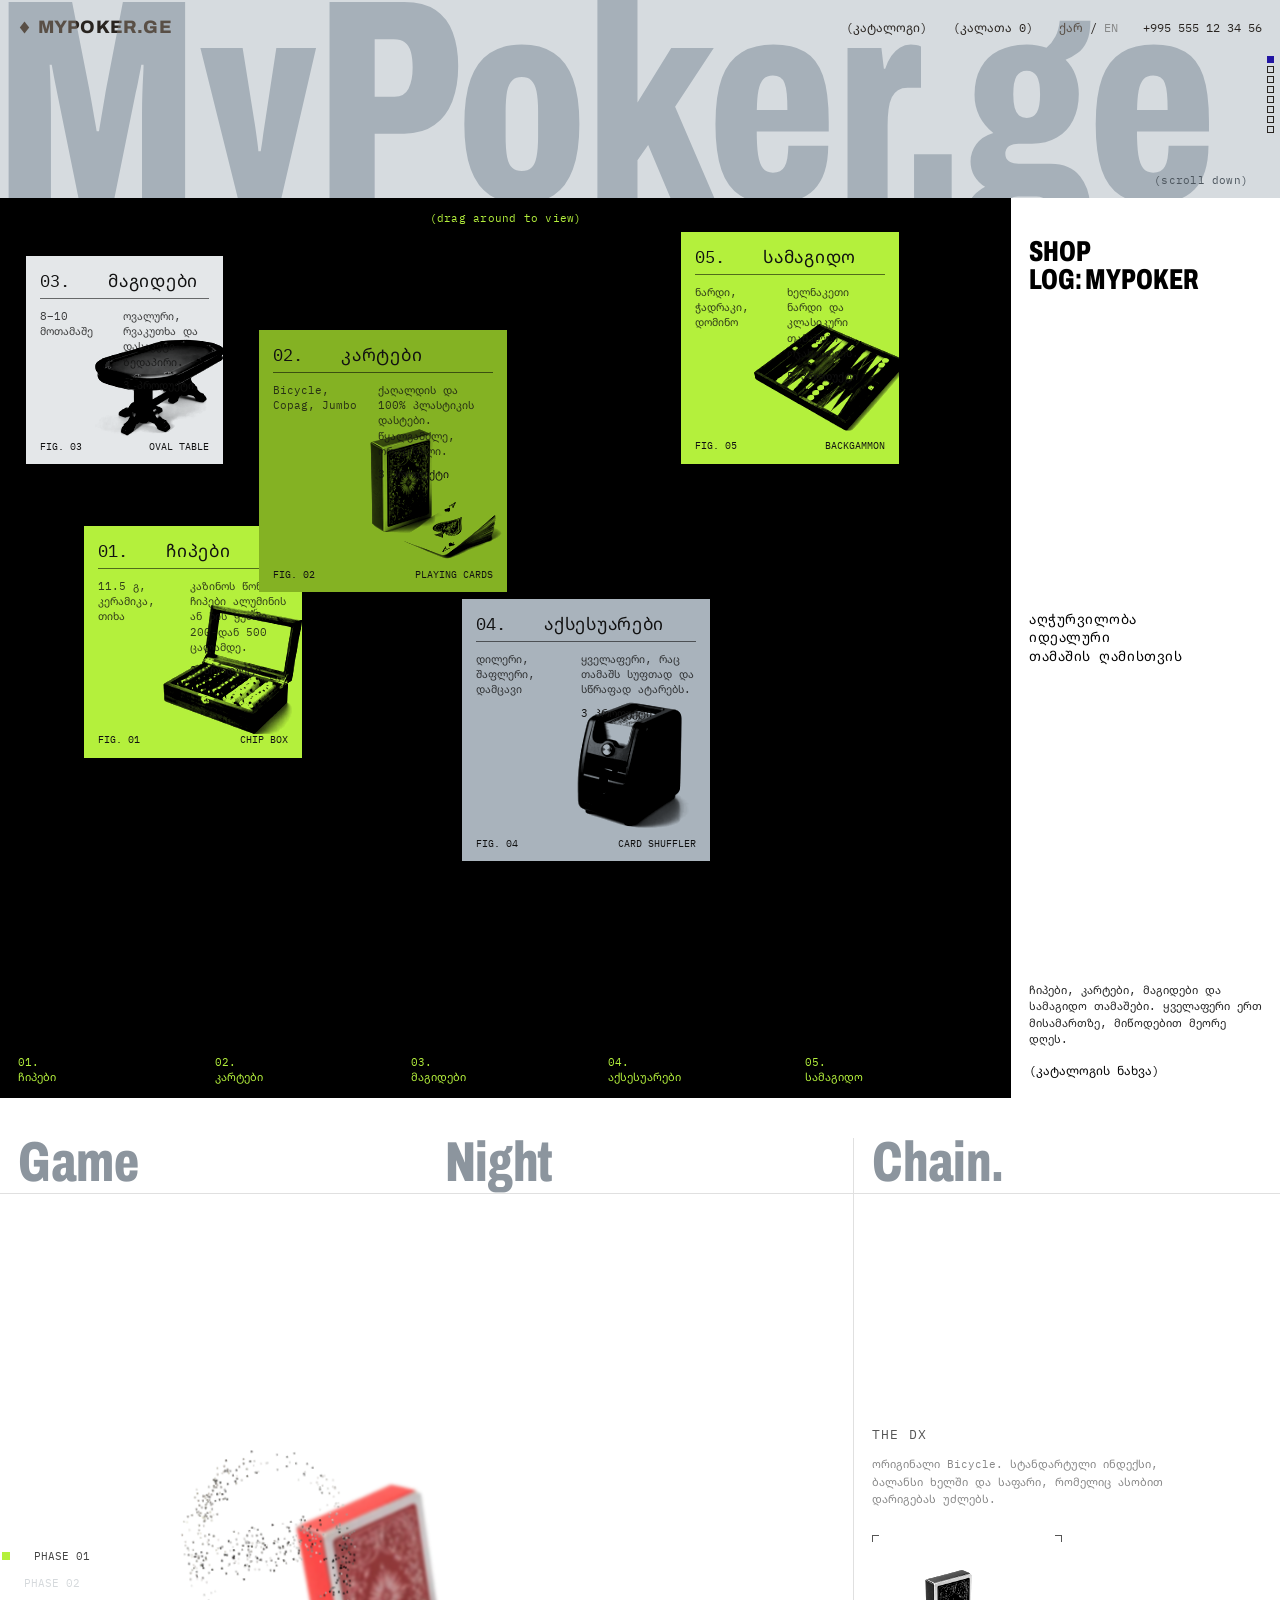
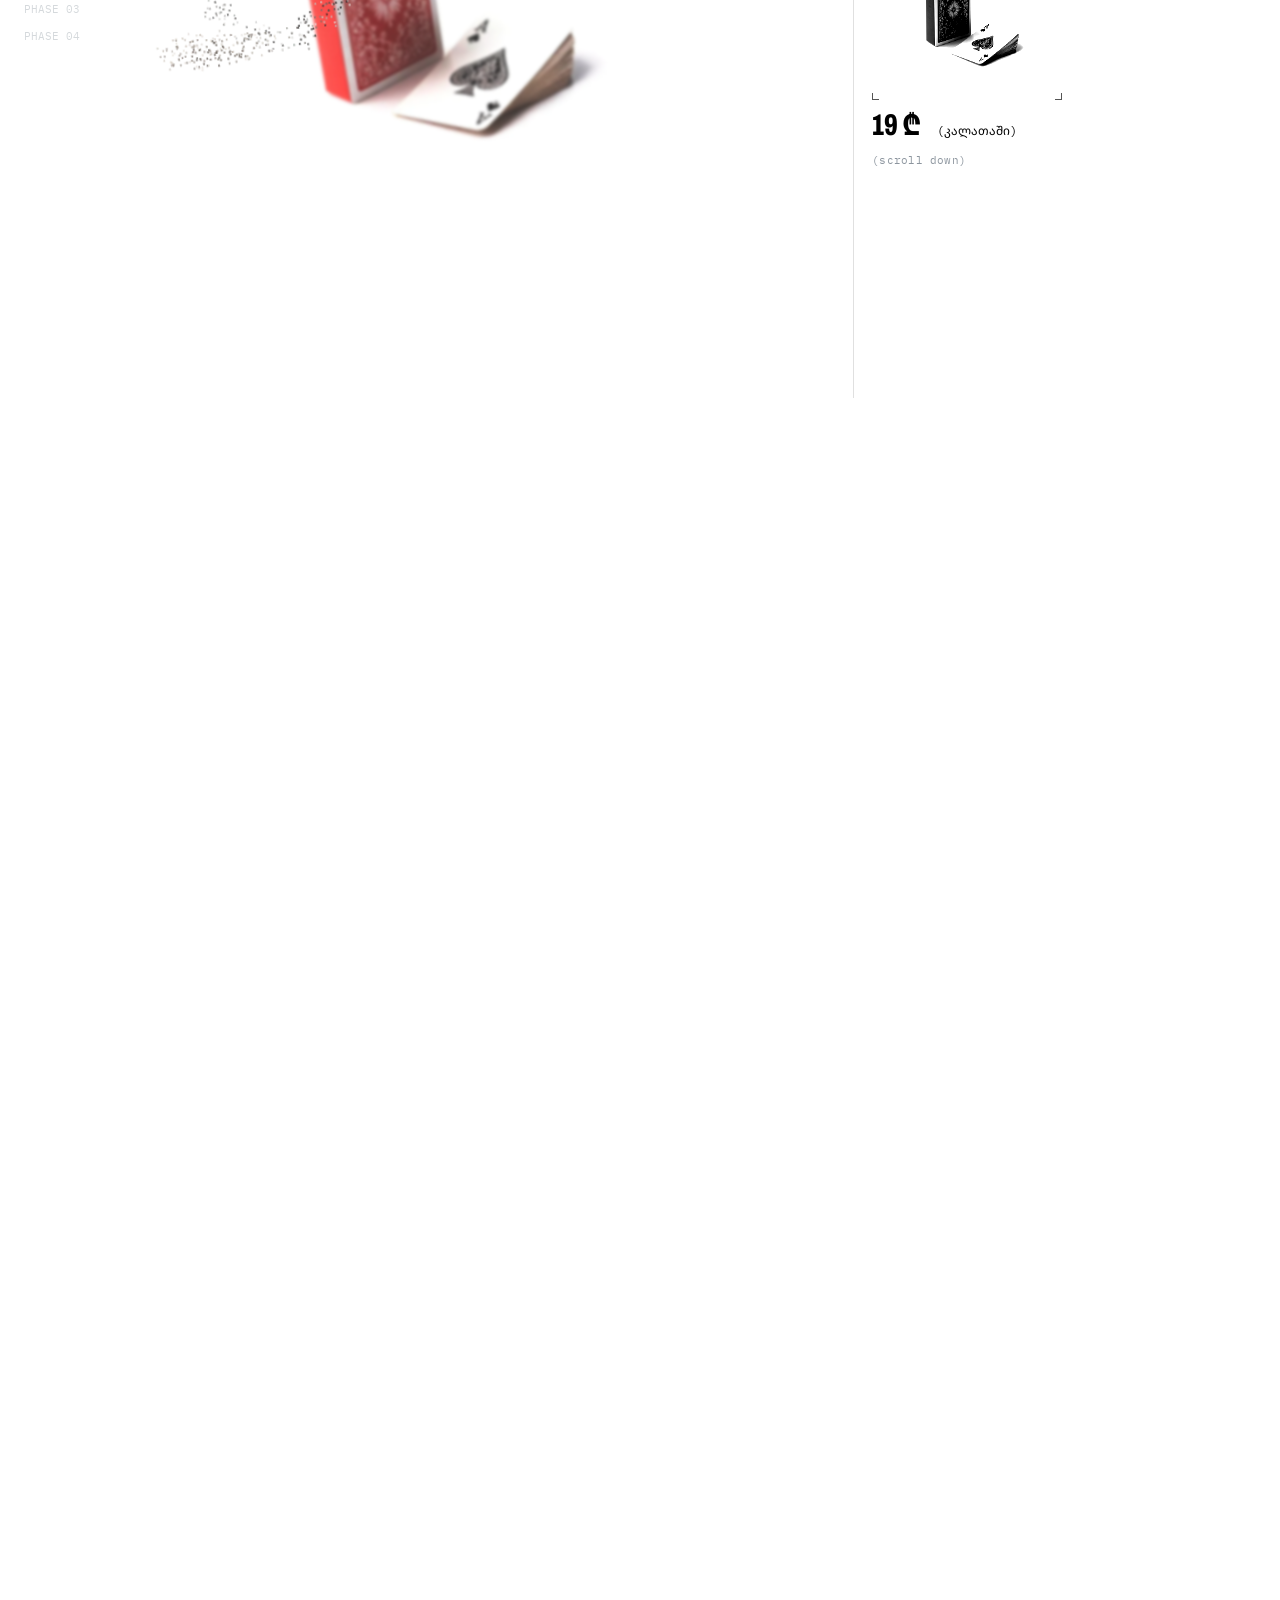
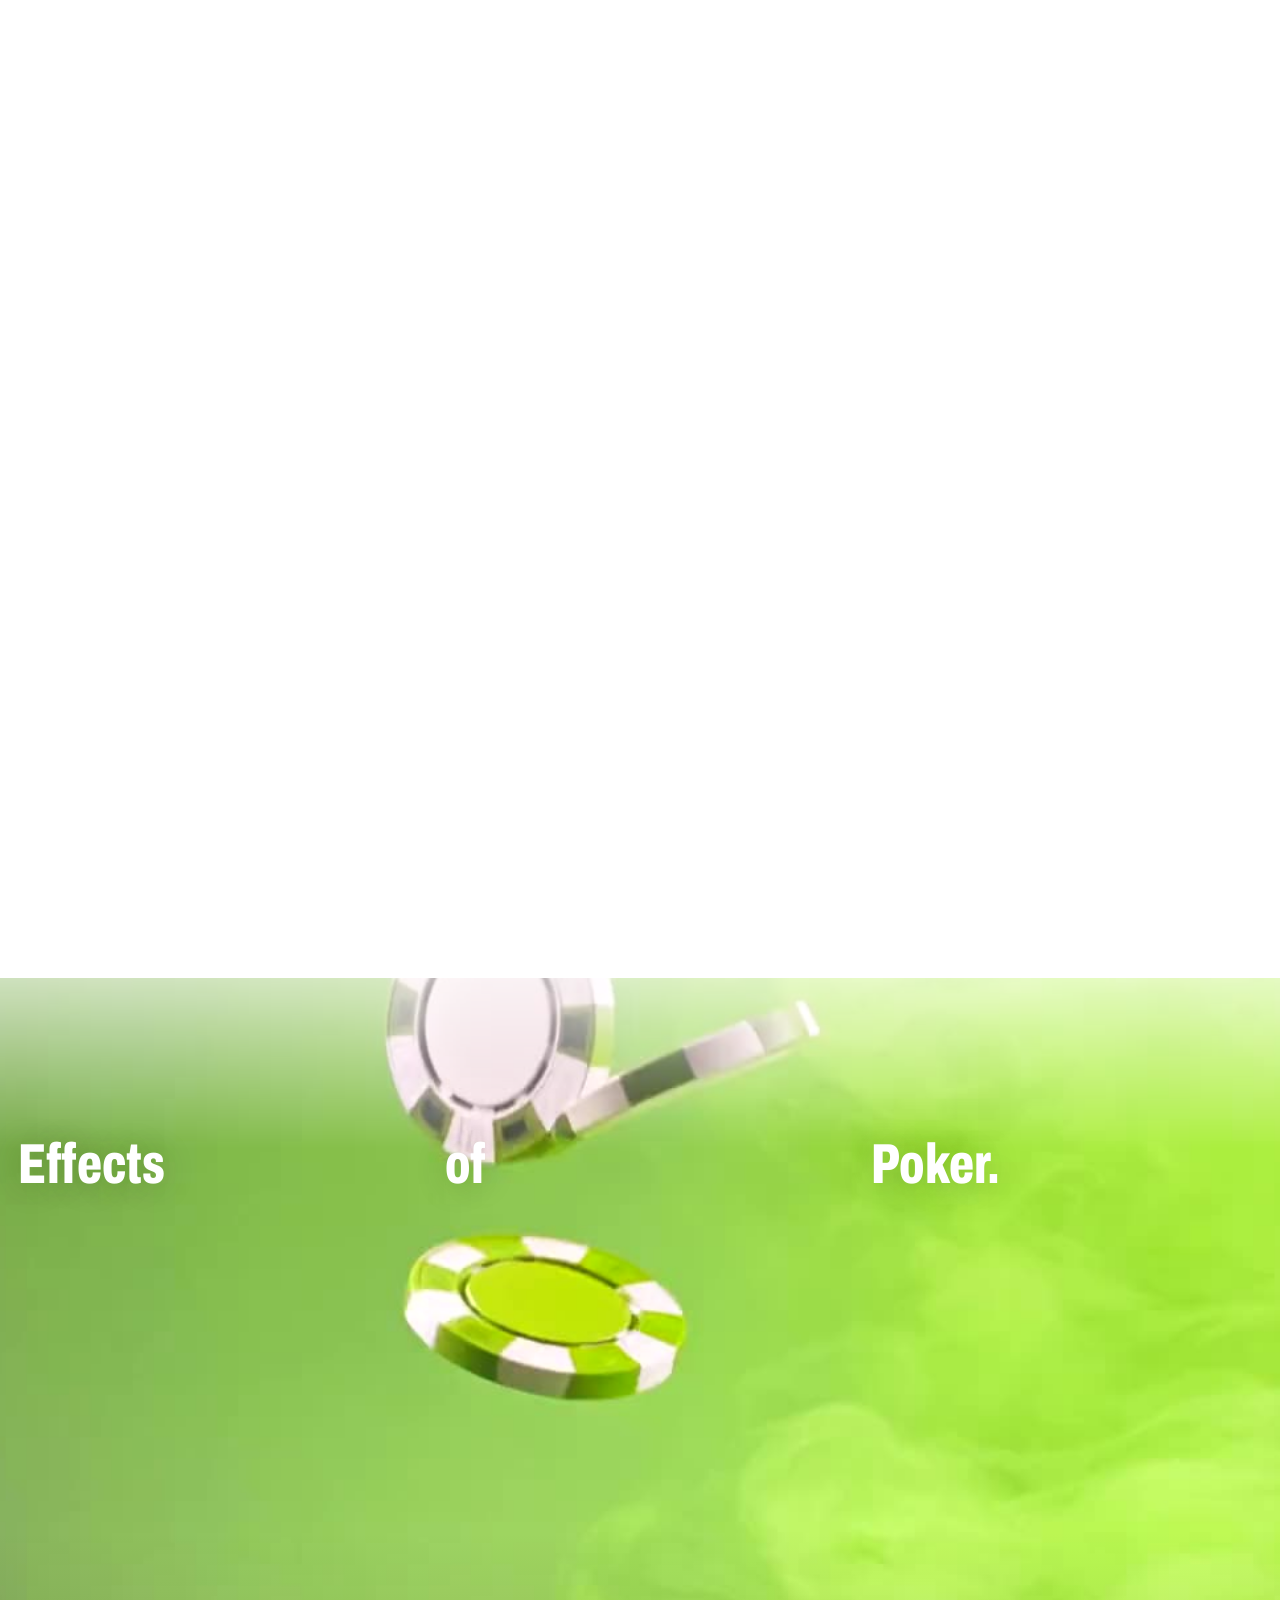
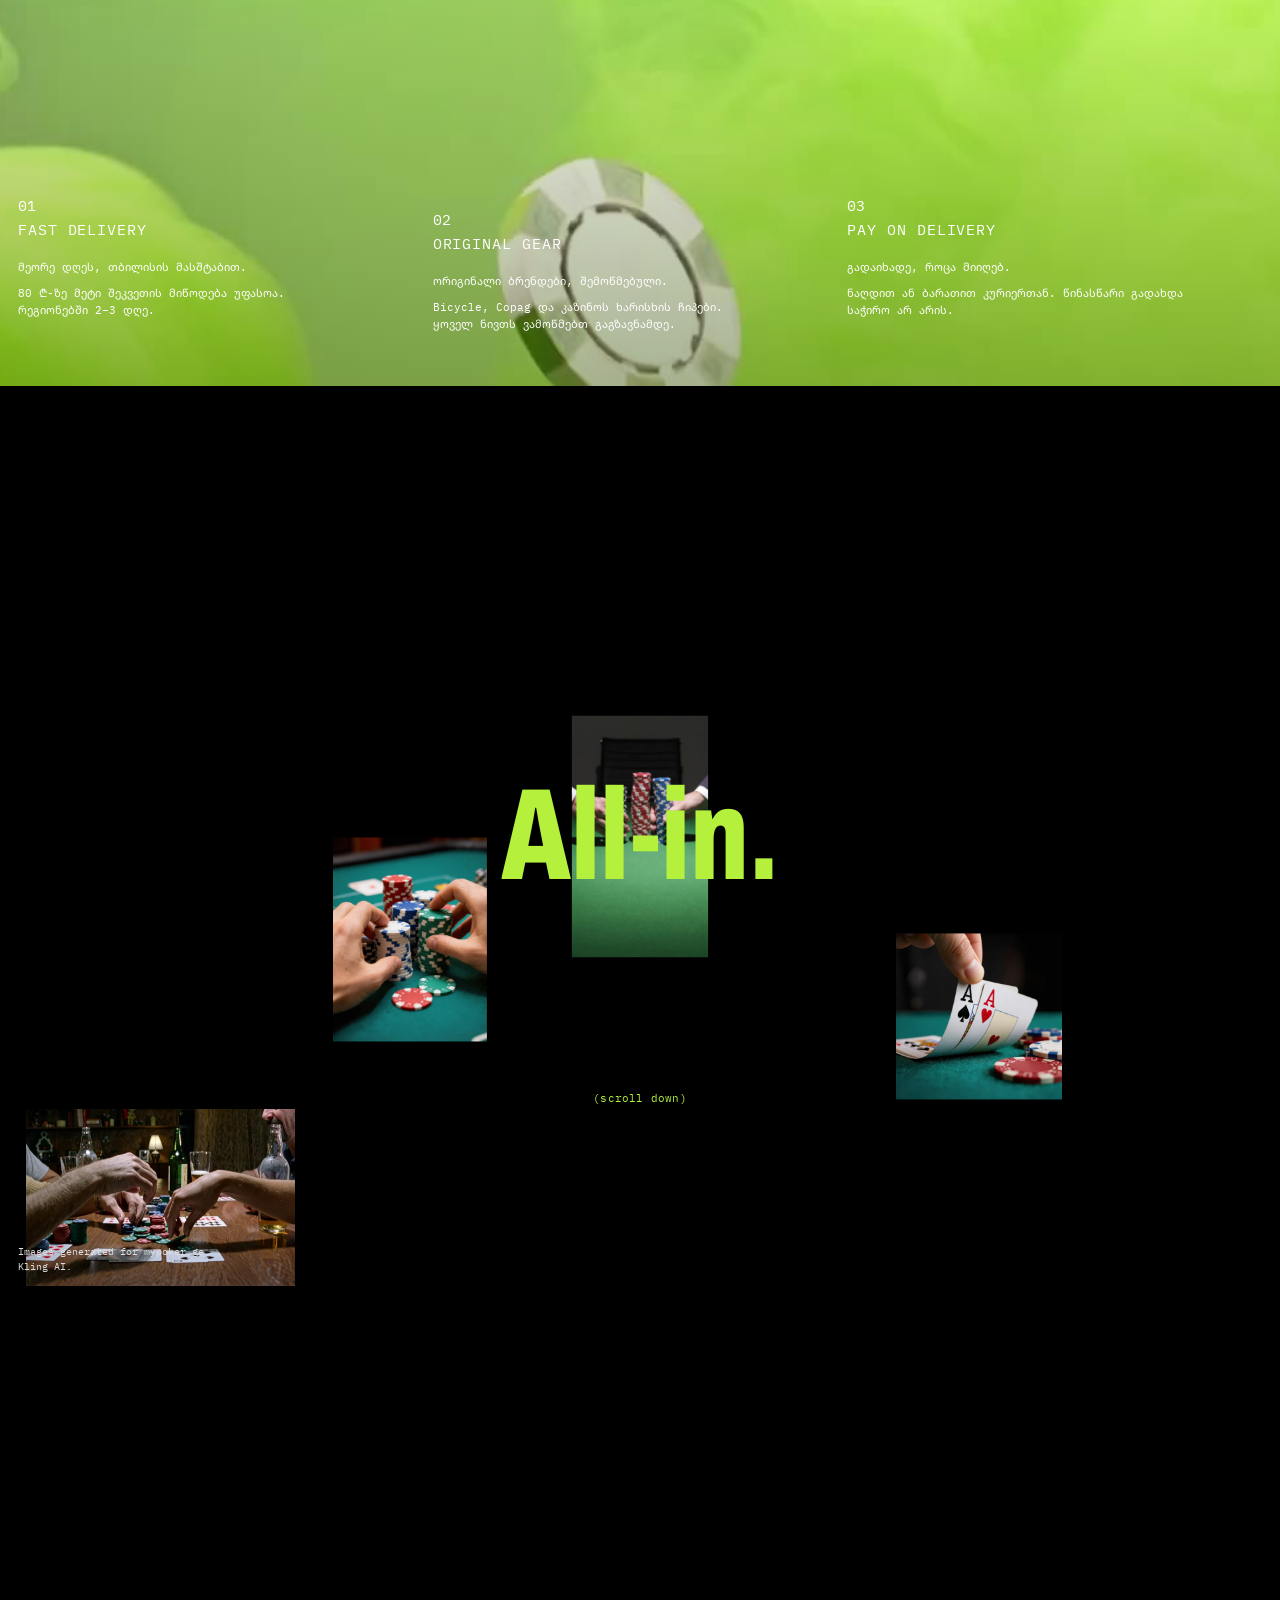
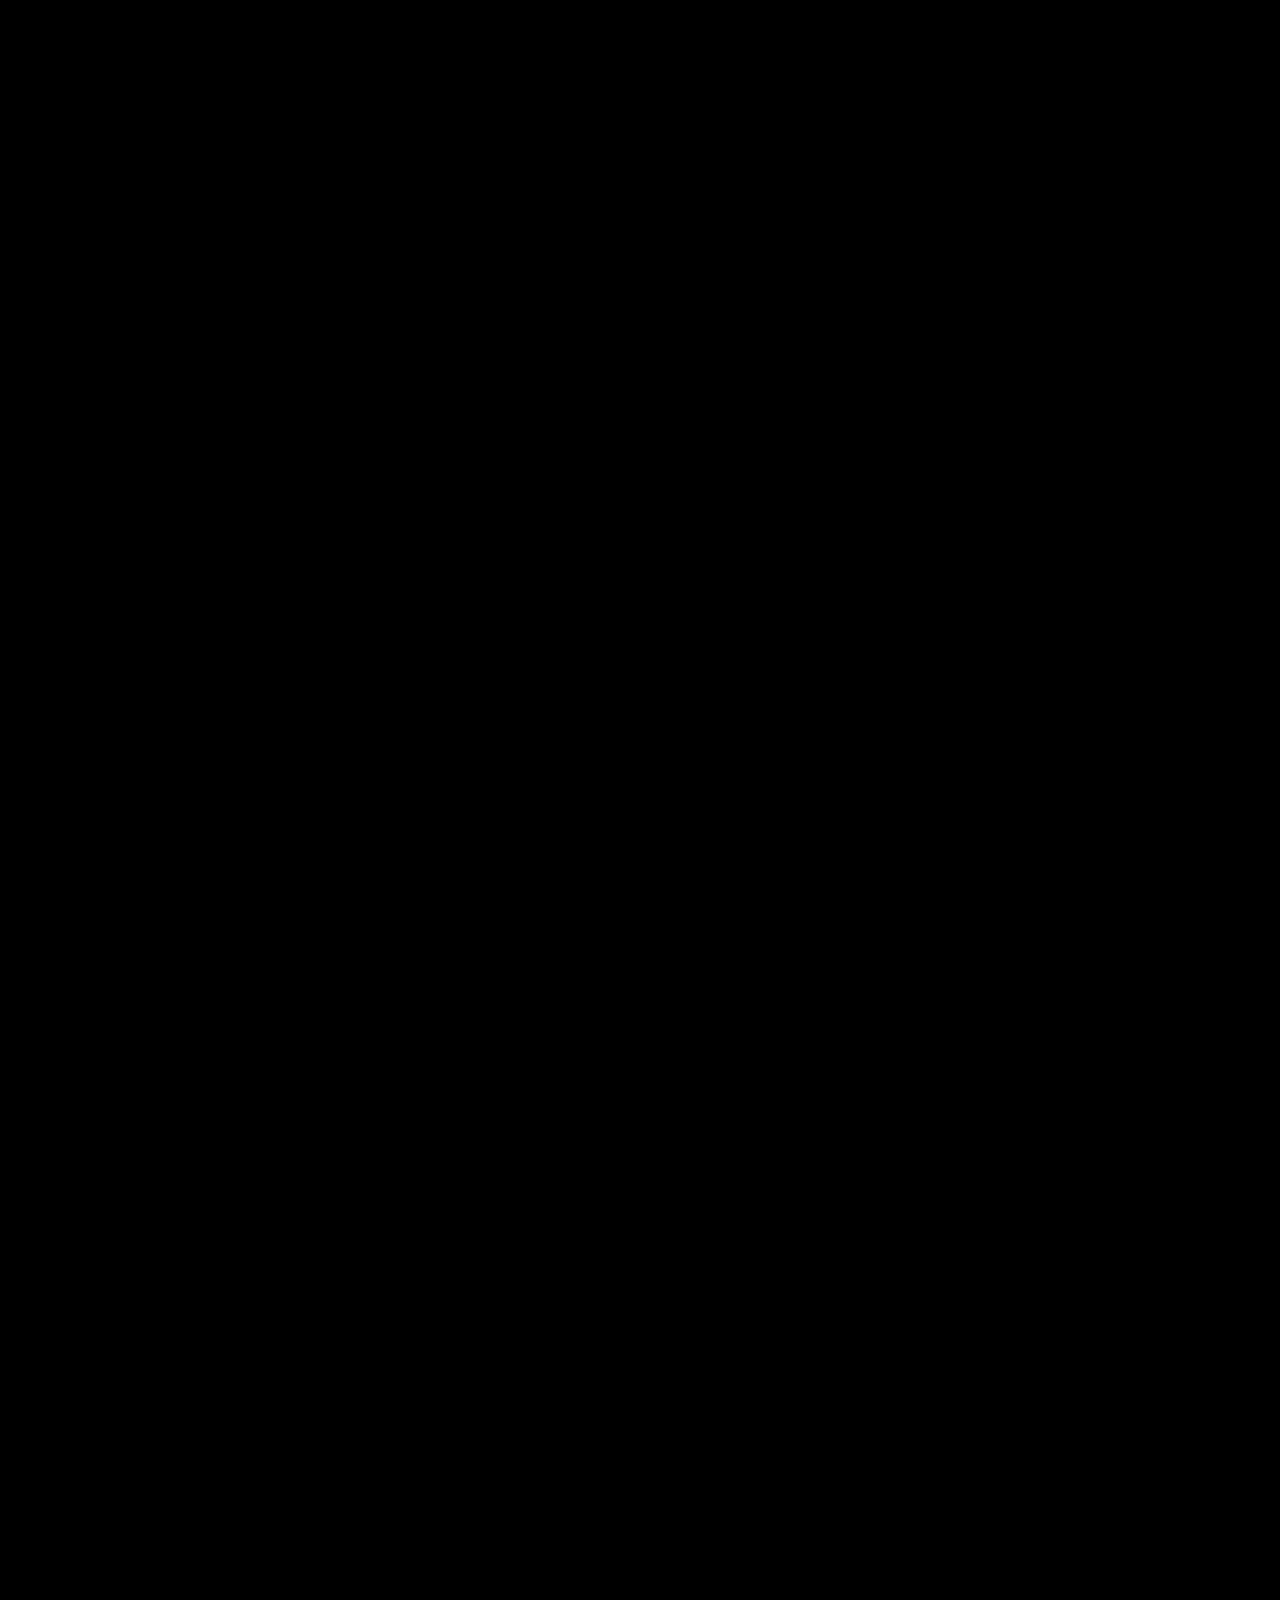
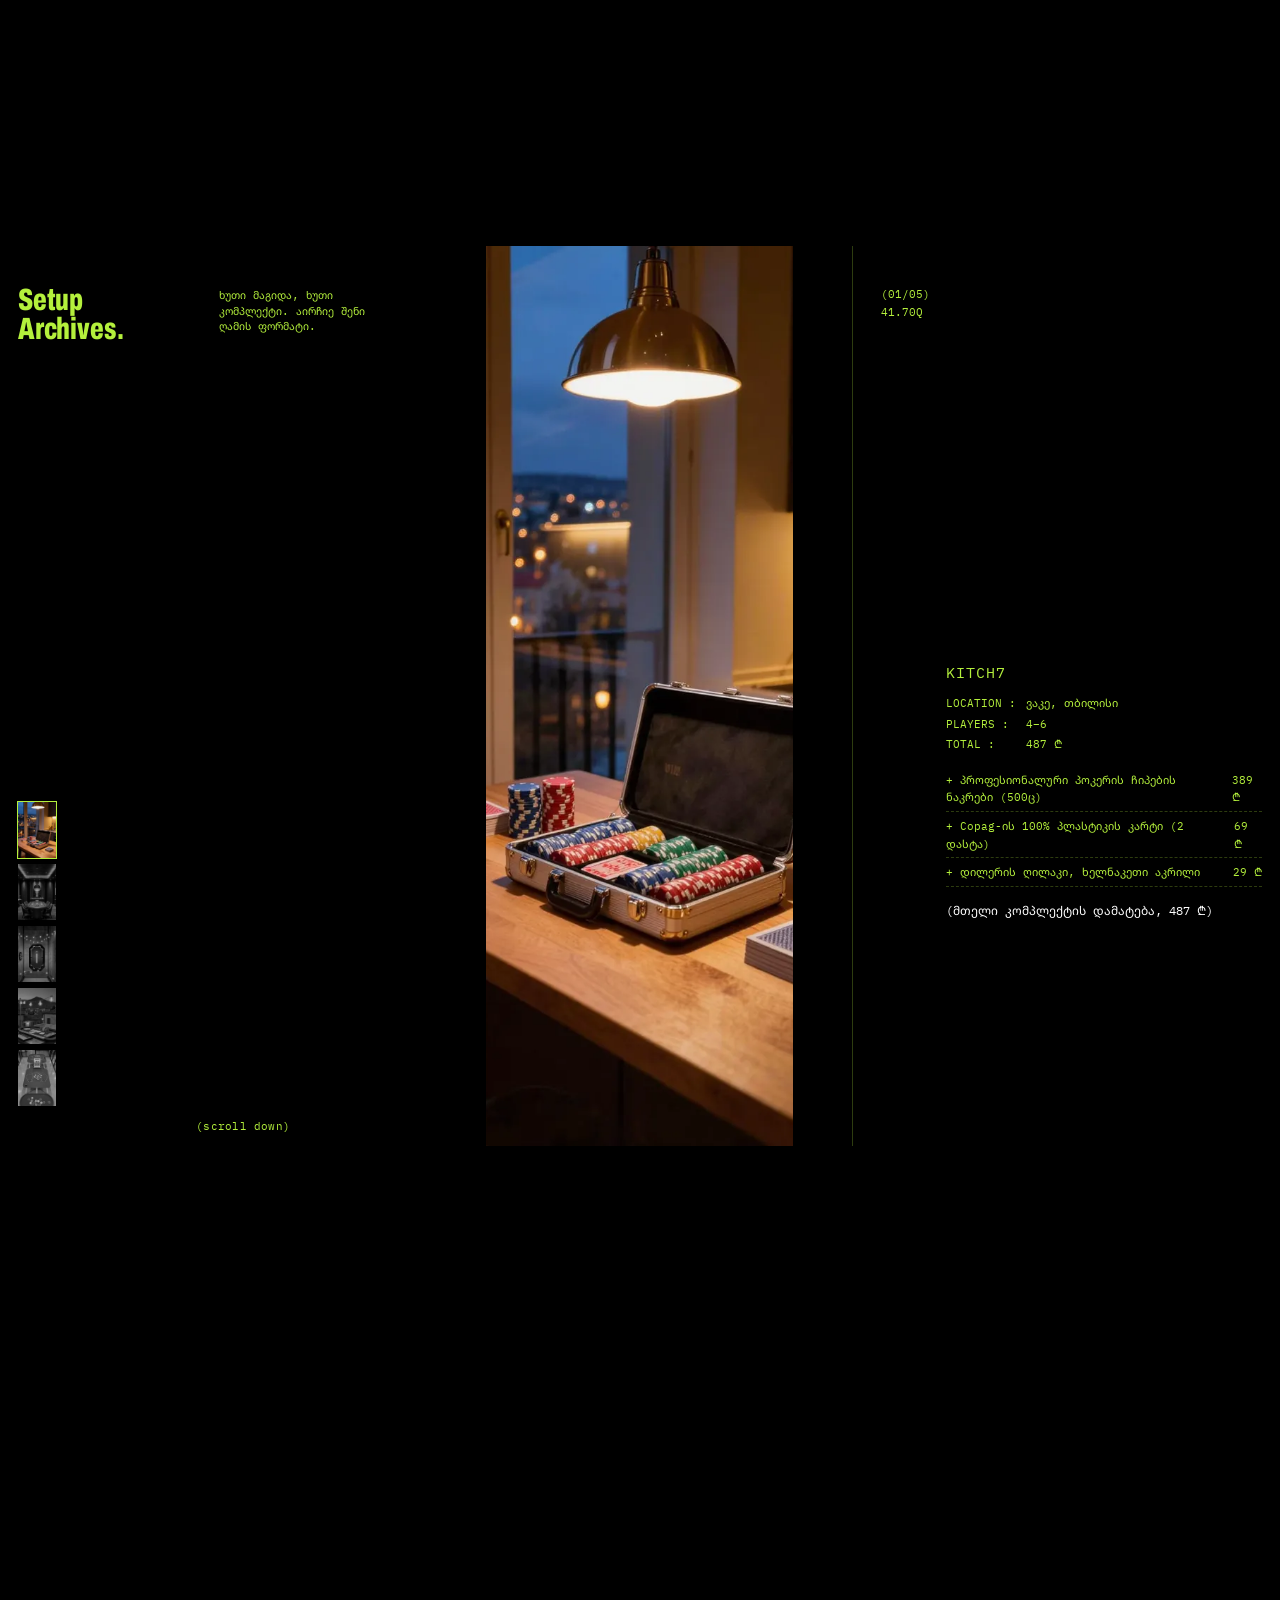
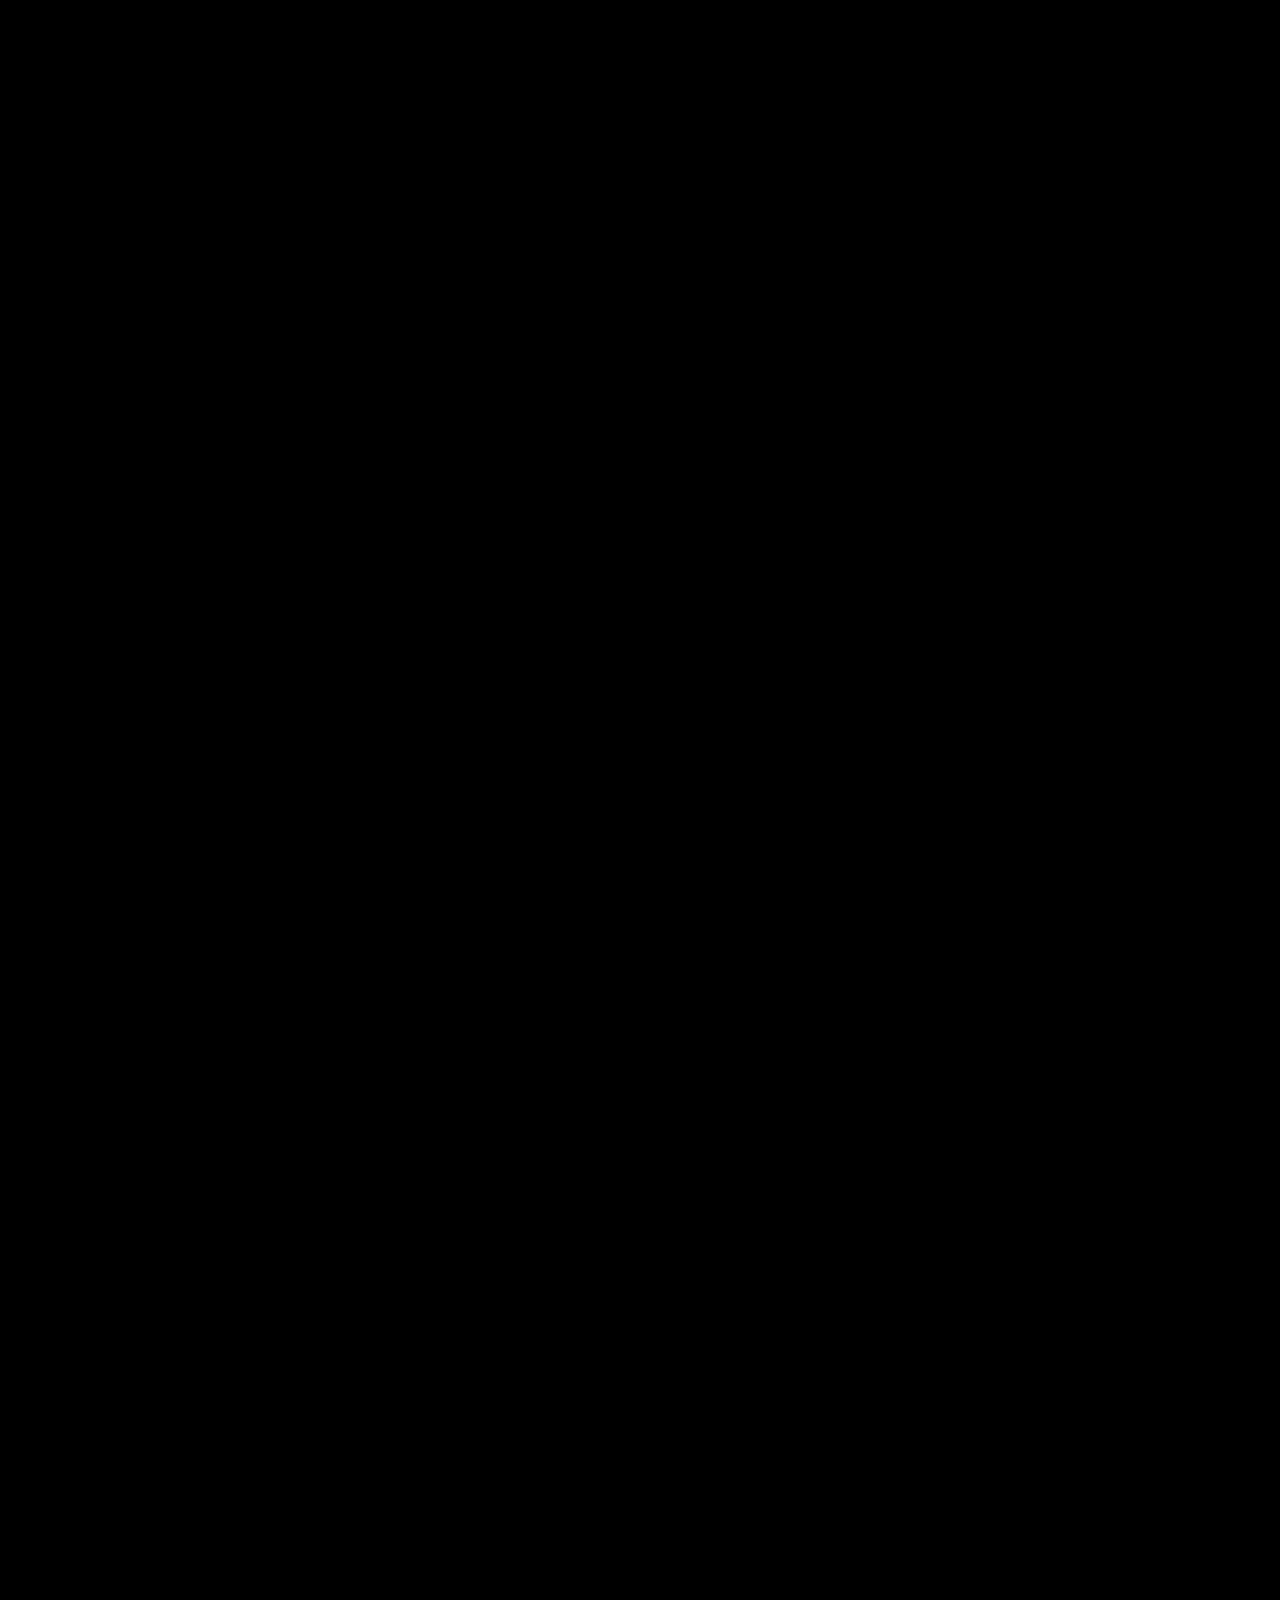
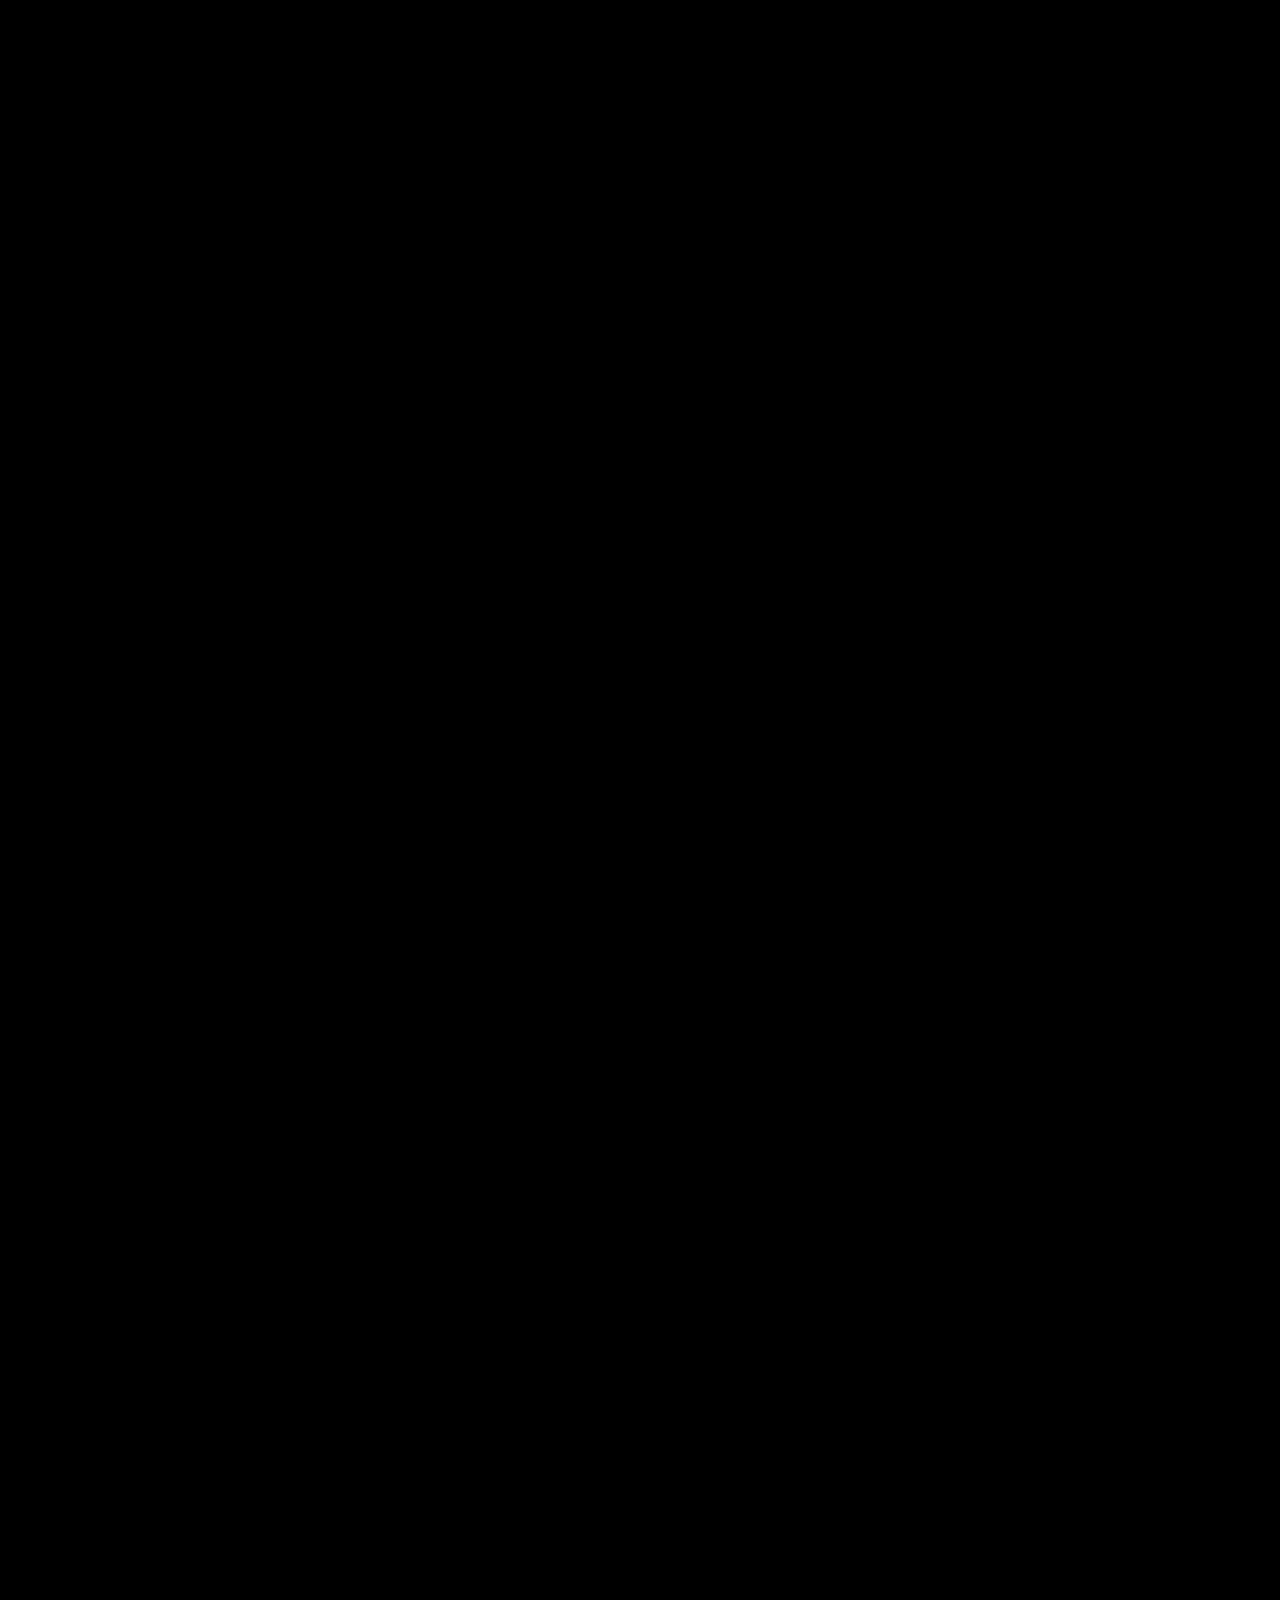
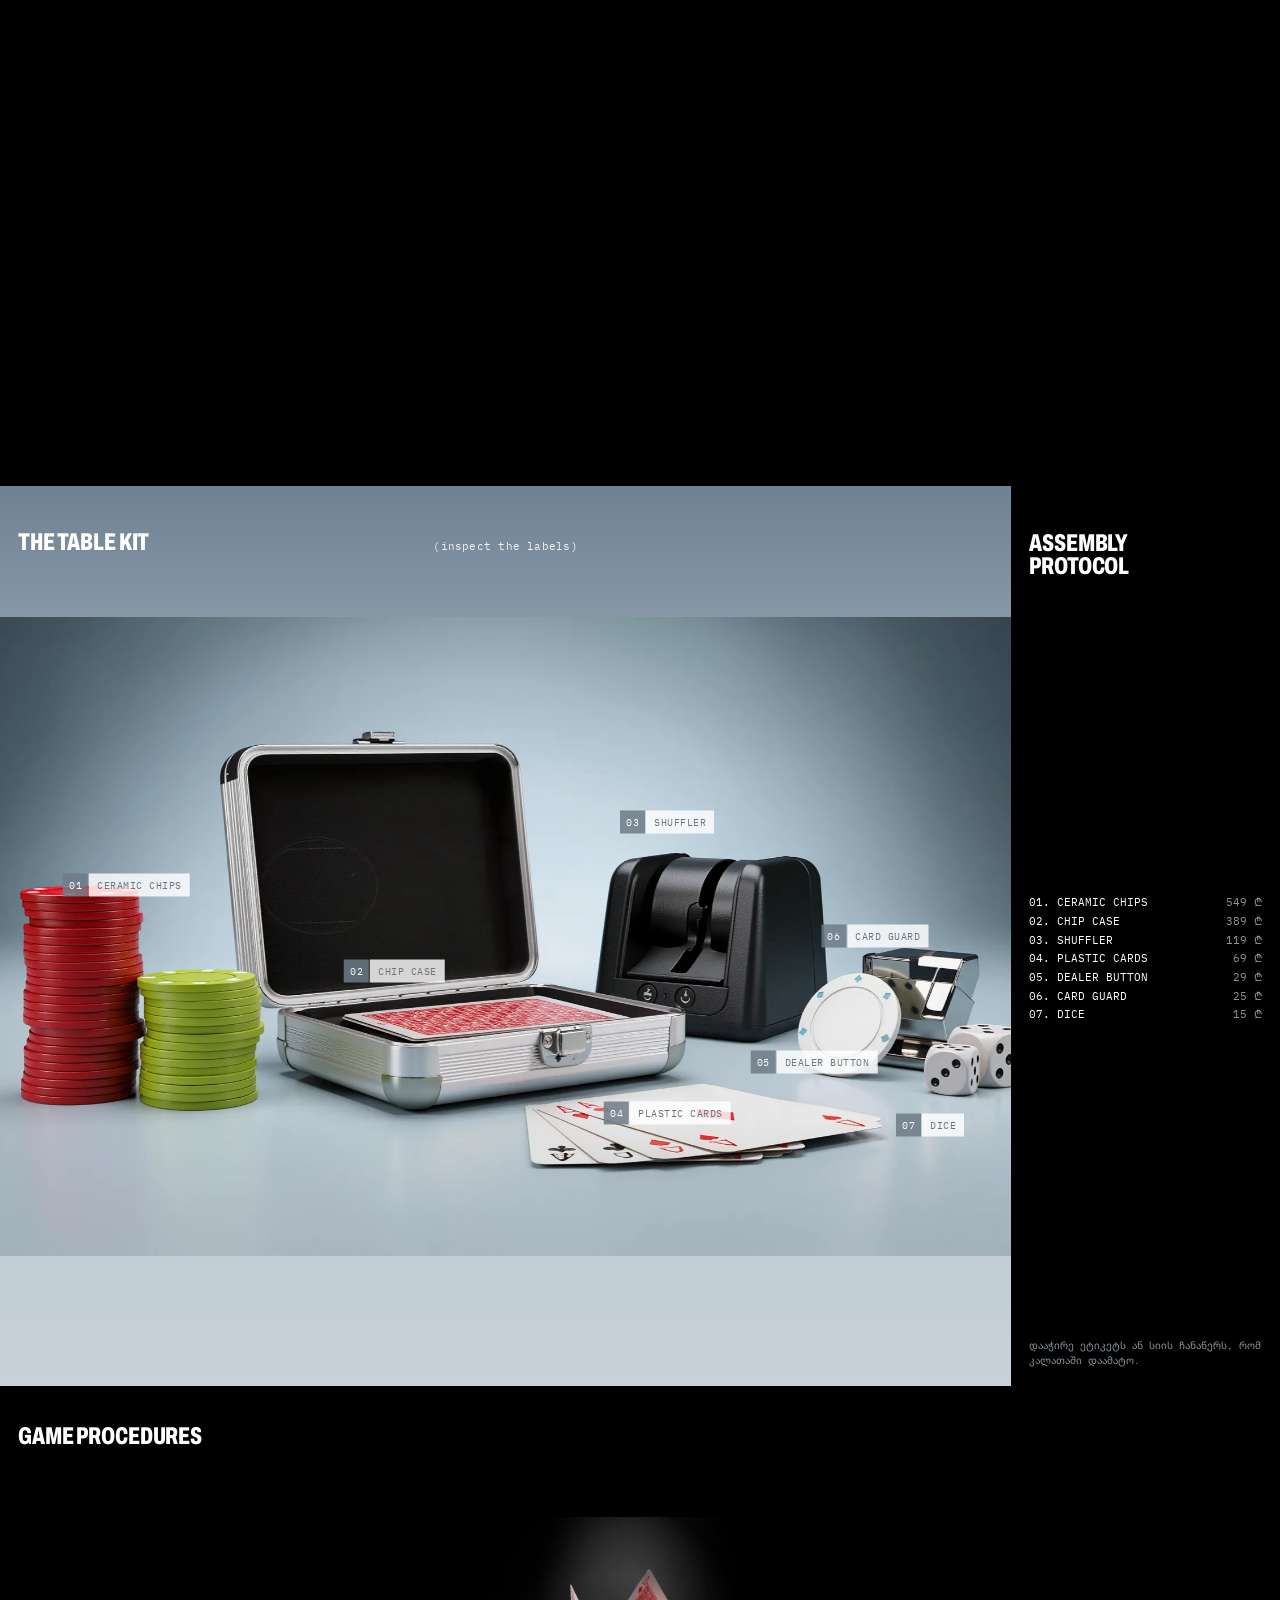
==== commit 78fee42d: "Rebuild home and catalog to mirror the reference video Home follows the video scene by scene: wordma" ====
--- a/index.html
+++ b/index.html
@@ -3,248 +3,197 @@
 <head>
   <meta charset="utf-8">
   <meta name="viewport" content="width=device-width, initial-scale=1">
-  <title>mypoker.ge — პოკერის და სამაგიდო თამაშების მაღაზია</title>
-  <meta name="description" content="პოკერის ჩიპები, კარტები, მაგიდები და სამაგიდო თამაშები. უფასო მიწოდება თბილისში 80 ₾-დან.">
-  <meta name="theme-color" content="#fbfcfd">
-  <meta property="og:title" content="mypoker.ge">
-  <meta property="og:description" content="პოკერის ჩიპები, კარტები, მაგიდები და სამაგიდო თამაშები თბილისში.">
+  <title>mypoker.ge — პოკერის აღჭურვილობა და სამაგიდო თამაშები</title>
+  <meta name="description" content="პოკერის ჩიპები, კარტები, მაგიდები და სამაგიდო თამაშები თბილისში. უფასო მიწოდება 80 ₾-დან.">
+  <meta name="theme-color" content="#000000">
+  <meta property="og:title" content="LOG: MYPOKER.GE">
   <meta property="og:image" content="assets/img/scene.webp">
   <link rel="preconnect" href="https://fonts.googleapis.com">
   <link rel="preconnect" href="https://fonts.gstatic.com" crossorigin>
-  <link href="https://fonts.googleapis.com/css2?family=Archivo:wdth,wght@62..125,300..900&family=JetBrains+Mono:wght@400;500;700&family=Noto+Sans+Georgian:wdth,wght@62.5..100,300..900&display=swap" rel="stylesheet">
-  <link rel="stylesheet" href="css/style.css">
+  <link href="https://fonts.googleapis.com/css2?family=Archivo:wdth,wght@62..125,400..900&family=IBM+Plex+Mono:wght@400;500&family=Noto+Sans+Georgian:wdth,wght@62.5..100,400..800&display=swap" rel="stylesheet">
+  <link rel="stylesheet" href="css/base.css">
+  <link rel="stylesheet" href="css/home.css">
   <link rel="icon" href="data:image/svg+xml,%3Csvg xmlns='http://www.w3.org/2000/svg' viewBox='0 0 100 100'%3E%3Ccircle cx='50' cy='50' r='48' fill='%23e0142c'/%3E%3Cpath fill='%23fff' d='M50 22 70 50 50 78 30 50Z'/%3E%3C/svg%3E">
 </head>
 <body>
+<a class="skip" href="#chain">Skip</a>
 
-<svg class="defs" aria-hidden="true" focusable="false">
-  <symbol id="i-diamond" viewBox="0 0 100 100"><path d="M50 4 86 50 50 96 14 50Z"/></symbol>
-  <symbol id="i-cart" viewBox="0 0 24 24"><path fill="none" stroke="currentColor" stroke-width="1.7" stroke-linecap="round" stroke-linejoin="round" d="M3 4h2.2l2.1 10.4a1.6 1.6 0 0 0 1.6 1.3h8.4a1.6 1.6 0 0 0 1.6-1.2L20.5 8H6.1M9.5 20.2h.01M17 20.2h.01"/></symbol>
-  <symbol id="i-search" viewBox="0 0 24 24"><path fill="none" stroke="currentColor" stroke-width="1.7" stroke-linecap="round" d="M10.8 18a7.2 7.2 0 1 0 0-14.4 7.2 7.2 0 0 0 0 14.4ZM16 16l4.4 4.4"/></symbol>
-  <symbol id="i-phone" viewBox="0 0 24 24"><path fill="currentColor" d="M6.6 10.8a15.2 15.2 0 0 0 6.6 6.6l2.2-2.2a1 1 0 0 1 1-.25 11.4 11.4 0 0 0 3.6.57 1 1 0 0 1 1 1V20a1 1 0 0 1-1 1A17 17 0 0 1 3 4a1 1 0 0 1 1-1h3.5a1 1 0 0 1 1 1c0 1.25.2 2.45.57 3.57a1 1 0 0 1-.25 1Z"/></symbol>
-  <symbol id="i-truck" viewBox="0 0 24 24"><path fill="none" stroke="currentColor" stroke-width="1.7" stroke-linejoin="round" d="M2.5 6.5h11v9h-11zM13.5 9.5h4l3 3v3h-7zM6.5 18.5a1.6 1.6 0 1 0 0-3.2 1.6 1.6 0 0 0 0 3.2ZM16.5 18.5a1.6 1.6 0 1 0 0-3.2 1.6 1.6 0 0 0 0 3.2Z"/></symbol>
-  <symbol id="i-close" viewBox="0 0 24 24"><path fill="none" stroke="currentColor" stroke-width="1.8" stroke-linecap="round" d="m6 6 12 12M18 6 6 18"/></symbol>
-  <symbol id="i-plus" viewBox="0 0 24 24"><path fill="none" stroke="currentColor" stroke-width="1.8" stroke-linecap="round" d="M12 5v14M5 12h14"/></symbol>
-  <symbol id="i-minus" viewBox="0 0 24 24"><path fill="none" stroke="currentColor" stroke-width="1.8" stroke-linecap="round" d="M5 12h14"/></symbol>
-</svg>
-
-<a class="skip" href="#shop" data-i18n="skip">გადადი კატალოგზე</a>
-
-<header class="top" data-top>
-  <div class="top__left">
-    <a class="logo" href="#top" aria-label="mypoker.ge">
-      <span class="logo__mark"><svg viewBox="0 0 100 100" aria-hidden="true"><use href="#i-diamond"/></svg></span>
-      <span class="logo__word">mypoker<b>.ge</b></span>
-    </a>
-    <div class="lang" role="group" aria-label="ენა / Language">
-      <button type="button" data-lang="ka" aria-pressed="true">ქარ</button>
-      <button type="button" data-lang="en" aria-pressed="false">EN</button>
-    </div>
-  </div>
-  <p class="top__ship"><svg aria-hidden="true"><use href="#i-truck"/></svg><span data-i18n="ship">უფასო მიწოდება თბილისში</span> <b data-i18n="shipFrom">80 ₾-დან</b></p>
-  <div class="top__right">
-    <label class="search">
-      <svg aria-hidden="true"><use href="#i-search"/></svg>
-      <span class="sr" data-i18n="search">ძებნა</span>
-      <input type="search" data-search placeholder="ძებნა" data-i18n-ph="search" autocomplete="off">
-    </label>
-    <a class="call" href="tel:+995555123456">
-      <span class="call__ico"><svg aria-hidden="true"><use href="#i-phone"/></svg></span>
-      <span class="call__txt"><small data-i18n="callUs">დაგვირეკეთ</small>+995 555 12 34 56</span>
-    </a>
-    <button class="cart-btn" type="button" data-open-cart aria-label="კალათა">
-      <svg aria-hidden="true"><use href="#i-cart"/></svg>
-      <span class="cart-btn__n" data-cart-count hidden>0</span>
-    </button>
-  </div>
+<header class="hud">
+  <a class="hud__logo" href="./" aria-label="mypoker.ge"><svg viewBox="0 0 100 100" aria-hidden="true"><path d="M50 4 86 50 50 96 14 50Z"/></svg>MYPOKER.GE</a>
+  <nav class="hud__links" aria-label="Main">
+    <a class="paren" href="catalog.html" data-t="catalog">კატალოგი</a>
+    <button class="paren" type="button" data-open-cart><span data-t="cart">კალათა</span> <span data-cart-n>0</span></button>
+    <span class="hud__lang hide-m"><button type="button" data-lang="ka">ქარ</button> / <button type="button" data-lang="en">EN</button></span>
+    <a class="hide-m" href="tel:+995555123456">+995 555 12 34 56</a>
+  </nav>
 </header>
-
 <ol class="rail" aria-hidden="true"></ol>
 
-<main id="top">
+<main>
+  <!-- wordmark band -->
+  <section class="mark" aria-hidden="true">
+    <p class="mark__word d">MyPoker.ge</p>
+    <p class="hint mark__hint">(scroll down)</p>
+  </section>
 
-  <!-- Hero: draggable spec cards -->
-  <section class="hero" data-rail>
-    <div class="hero__stage">
-      <p class="hint hero__hint" data-i18n="drag">(გადაათრიე ბარათები)</p>
-      <div class="hero__cards" data-hero-cards></div>
-      <ul class="hero__index" data-hero-index></ul>
+  <!-- 1. ORIGIN LOG — drag the field -->
+  <section class="log" data-rail>
+    <div class="log__stage" data-field-stage>
+      <p class="hint hint--lime log__hint" data-tt="dragHint">(drag around to view)</p>
+      <div class="log__field" data-field></div>
+      <ol class="log__index" data-log-index></ol>
     </div>
-    <aside class="hero__panel">
-      <h1 class="hero__title">LOG:<br>MYPOKER<span>.GE</span></h1>
-      <p class="hero__kicker" data-i18n="kicker">ყველაფერი პოკერისთვის და სამაგიდო თამაშებისთვის. თბილისი.</p>
-      <p class="hero__desc" data-i18n="heroDesc">კაზინოს ხარისხის ჩიპები, პლასტიკის კარტები და მაგიდები 8–10 მოთამაშისთვის. შეუკვეთე დღეს და მიიღე ხვალ.</p>
-      <div class="hero__cta">
-        <a class="btn btn--ink" href="#shop" data-i18n="toShop">კატალოგის ნახვა</a>
-        <a class="btn btn--line" href="tel:+995555123456" data-i18n="orderCall">შეკვეთა ზარით</a>
+    <aside class="log__panel">
+      <h1 class="log__title d"><span data-tt="logKicker">SHOP</span><br>LOG: MYPOKER</h1>
+      <p class="log__mid mono" data-tt="logMid">აღჭურვილობა<br>იდეალური<br>თამაშის ღამისთვის</p>
+      <div class="log__foot">
+        <p class="mono log__desc" data-tt="logDesc">ჩიპები, კარტები, მაგიდები და სამაგიდო თამაშები. ყველაფერი ერთ მისამართზე, მიწოდებით მეორე დღეს.</p>
+        <a class="paren log__cta" href="catalog.html" data-tt="toCatalog">კატალოგის ნახვა</a>
       </div>
     </aside>
   </section>
 
-  <!-- Catalogue -->
-  <section class="shop" id="shop" data-rail>
-    <aside class="filters" aria-label="ფილტრები">
-      <p class="filters__label" data-i18n="category">კატეგორია</p>
-      <nav class="cats" data-cats></nav>
-      <p class="filters__label" data-i18n="price">ფასი</p>
-      <div class="prices" data-prices></div>
-    </aside>
-
-    <div class="shop__main">
-      <header class="shop__head">
-        <div>
-          <h2 class="shop__title" data-shop-title>ყველა პროდუქტი</h2>
-          <p class="shop__count" data-shop-count>17 პროდუქტი</p>
+  <!-- 2. GAME NIGHT CHAIN — sticky phases -->
+  <section class="chain" id="chain" data-rail>
+    <div class="chain__pin">
+      <h2 class="tri d"><span>Game</span><span>Night</span><span>Chain.</span></h2>
+      <div class="chain__grid">
+        <ol class="phases mono" data-phases></ol>
+        <div class="chain__obj">
+          <canvas class="chain__fx" data-fx aria-hidden="true"></canvas>
+          <img class="chain__img" data-chain-img src="assets/img/p/bicycle.webp" alt="">
         </div>
-        <label class="sort">
-          <span class="sr" data-i18n="sortBy">დალაგება</span>
-          <select data-sort>
-            <option value="rec" data-i18n="sortRec">რეკომენდებული</option>
-            <option value="asc" data-i18n="sortAsc">ფასი: ზრდადობით</option>
-            <option value="desc" data-i18n="sortDesc">ფასი: კლებადობით</option>
-          </select>
-        </label>
-      </header>
-      <ul class="grid" data-grid></ul>
-      <div class="empty" data-empty hidden>
-        <p class="empty__title" data-i18n="emptyTitle">ამ ფილტრით პროდუქტი ვერ მოიძებნა.</p>
-        <button class="btn btn--line" type="button" data-reset data-i18n="emptyReset">ფილტრების გასუფთავება</button>
+        <div class="chain__info">
+          <p class="chain__t mono" data-chain-t>THE DECK</p>
+          <p class="chain__d mono" data-chain-d></p>
+          <div class="frame"><i></i><i></i><i></i><i></i><img data-chain-thumb src="assets/img/p/bicycle.webp" alt=""></div>
+          <div class="chain__buy"><b class="d" data-chain-price></b><button class="paren" type="button" data-chain-add data-t="add">კალათაში</button></div>
+          <p class="hint">(scroll down)</p>
+        </div>
       </div>
     </div>
   </section>
 
-  <!-- All-in: floating products -->
-  <section class="allin" data-rail aria-label="All-in">
-    <div class="allin__tiles" data-allin-tiles aria-hidden="true"></div>
-    <div class="allin__center">
-      <h2 class="allin__word">All‑in.</h2>
-      <p class="hint hint--lime" data-i18n="scroll">(scroll down)</p>
-    </div>
-    <p class="allin__note" data-i18n="allinNote">17 პროდუქტი, ერთი მისამართი. ყველაფერი, რაც შინაურ ტურნირს სჭირდება.</p>
-  </section>
-
-  <!-- Why: lime smoke video -->
-  <section class="why" data-rail>
-    <video class="why__video" data-video src="assets/video/lime-smoke.mp4" poster="assets/video/lime-smoke.jpg" muted loop playsinline preload="none" aria-hidden="true"></video>
-    <h2 class="tri"><span data-i18n="why1">ჩიპები.</span><span data-i18n="why2">კარტები.</span><span data-i18n="why3">მაგიდები.</span></h2>
-    <div class="why__cols">
-      <article>
-        <h3 data-i18n="w1t">მიწოდება 24 საათში</h3>
-        <p data-i18n="w1d">თბილისში შეკვეთას მეორე დღეს მოგიტანთ. 80 ₾-ზე მეტი შეკვეთის მიწოდება უფასოა.</p>
-      </article>
-      <article>
-        <h3 data-i18n="w2t">ორიგინალი ბრენდები</h3>
-        <p data-i18n="w2d">Bicycle, Copag და კაზინოს ხარისხის ჩიპები. ყოველ პროდუქტს ვამოწმებთ გაგზავნამდე.</p>
-      </article>
-      <article>
-        <h3 data-i18n="w3t">გადახდა მიღებისას</h3>
-        <p data-i18n="w3d">გადაიხადე ნაღდით ან ბარათით, როცა კურიერი მოვა. წინასწარი გადახდა საჭირო არ არის.</p>
-      </article>
+  <!-- 3. EFFECTS — lime smoke -->
+  <section class="fx" data-rail>
+    <video class="fx__video" data-video src="assets/video/lime-smoke.mp4" poster="assets/video/lime-smoke.jpg" muted loop playsinline preload="none" aria-hidden="true"></video>
+    <h2 class="tri tri--w d"><span>Effects</span><span>of</span><span>Poker.</span></h2>
+    <div class="fx__cols mono">
+      <article><b>01</b><h3>FAST DELIVERY</h3><p data-tt="fx1a">მეორე დღეს, თბილისის მასშტაბით.</p><p data-tt="fx1b">80 ₾-ზე მეტი შეკვეთის მიწოდება უფასოა. რეგიონებში 2–3 დღე.</p></article>
+      <article><b>02</b><h3>ORIGINAL GEAR</h3><p data-tt="fx2a">ორიგინალი ბრენდები, შემოწმებული.</p><p data-tt="fx2b">Bicycle, Copag და კაზინოს ხარისხის ჩიპები. ყოველ ნივთს ვამოწმებთ გაგზავნამდე.</p></article>
+      <article><b>03</b><h3>PAY ON DELIVERY</h3><p data-tt="fx3a">გადაიხადე, როცა მიიღებ.</p><p data-tt="fx3b">ნაღდით ან ბარათით კურიერთან. წინასწარი გადახდა საჭირო არ არის.</p></article>
     </div>
   </section>
 
-  <!-- Shop the table -->
-  <section class="set" id="set" data-rail>
-    <div class="set__stage">
-      <h2 class="set__title" data-i18n="setTitle">მაგიდის კომპლექტი</h2>
-      <p class="hint set__hint" data-i18n="setHint">(დააჭირე ეტიკეტებს)</p>
-      <div class="set__canvas" data-set-canvas>
-        <img src="assets/img/scene.webp" alt="ჩიპების კეისი, ნარდი, ჩიპები, კარტი, დილერის ღილაკი და შაფლერი სტუდიურ ფონზე" width="2000" height="1129" loading="lazy">
+  <!-- 4. ALL-IN — parallax collage -->
+  <section class="allin" data-rail>
+    <div class="allin__pin">
+      <div class="allin__tiles" data-tiles aria-hidden="true"></div>
+      <div class="allin__center">
+        <video class="allin__video" data-video data-allin-video src="assets/video/allin.mp4" poster="assets/video/allin.jpg" muted loop playsinline preload="none" aria-hidden="true"></video>
+        <h2 class="allin__word d">All‑in.</h2>
+        <p class="hint hint--lime allin__hint">(scroll down)</p>
+      </div>
+      <p class="allin__credit mono">Images generated for mypoker.ge.<br>Kling AI.</p>
+    </div>
+  </section>
+
+  <!-- 5. SETUP ARCHIVES -->
+  <section class="arch" data-rail>
+    <div class="arch__pin">
+      <div class="arch__left">
+        <h2 class="arch__title d">Setup<br>Archives.</h2>
+        <p class="arch__lede mono" data-tt="archLede">ხუთი მაგიდა, ხუთი კომპლექტი. აირჩიე შენი ღამის ფორმატი.</p>
+        <ol class="arch__thumbs" data-arch-thumbs></ol>
+        <p class="hint hint--lime arch__hint">(scroll down)</p>
+      </div>
+      <div class="arch__media"><div class="arch__strip" data-arch-strip></div></div>
+      <div class="arch__right mono">
+        <p data-arch-count>(01/05)</p>
+        <p data-arch-coord></p>
+        <div class="arch__info">
+          <p class="arch__name" data-arch-name></p>
+          <dl class="arch__dl" data-arch-dl></dl>
+          <ul class="arch__kit" data-arch-kit></ul>
+          <button class="paren arch__addall" type="button" data-arch-add></button>
+        </div>
       </div>
     </div>
-    <aside class="set__side">
-      <h2 data-i18n="setSide">კომპლექტის სია</h2>
-      <ol class="set__list" data-set-list></ol>
-      <p class="set__total"><span data-i18n="setTotal">სულ</span><b data-set-total></b></p>
-      <button class="btn btn--lime" type="button" data-add-set data-i18n="setAdd">მთელი კომპლექტის დამატება</button>
+  </section>
+
+  <!-- 6. THE TABLE KIT / ASSEMBLY PROTOCOL -->
+  <section class="kit" id="kit" data-rail>
+    <div class="kit__stage">
+      <h2 class="kit__title d">THE TABLE KIT</h2>
+      <p class="hint kit__hint">(inspect the labels)</p>
+      <div class="kit__canvas" data-kit-canvas>
+        <img src="assets/img/scene.webp" alt="ჩიპები, ალუმინის კეისი, შაფლერი, კარტი, დილერის ღილაკი, კარტის დამცავი და კამათელი" width="2000" height="1129" loading="lazy">
+      </div>
+    </div>
+    <aside class="kit__side">
+      <h2 class="d">ASSEMBLY<br>PROTOCOL</h2>
+      <ol class="kit__list mono" data-kit-list></ol>
+      <p class="kit__note mono" data-tt="kitNote">დააჭირე ეტიკეტს ან სიის ჩანაწერს, რომ კალათაში დაამატო.</p>
     </aside>
   </section>
 
-  <!-- How ordering works: flashlight over video -->
-  <section class="order" id="order" data-rail data-sticky="3">
-    <div class="order__sticky" data-flash>
-      <h2 class="order__title" data-i18n="orderTitle">როგორ შევუკვეთო</h2>
-      <p class="hint order__hint-l" data-i18n="scroll">(scroll down)</p>
-      <p class="hint order__hint-r" data-i18n="scroll">(scroll down)</p>
-      <div class="order__visual">
-        <video class="order__video order__video--dim" data-video src="assets/video/shuffle.mp4" poster="assets/video/shuffle.jpg" muted loop playsinline preload="none" aria-hidden="true"></video>
-        <video class="order__video order__video--lit" data-video src="assets/video/shuffle.mp4" poster="assets/video/shuffle.jpg" muted loop playsinline preload="none" aria-hidden="true"></video>
+  <!-- 7. GAME PROCEDURES — flashlight -->
+  <section class="proc" data-rail>
+    <div class="proc__pin" data-flash>
+      <h2 class="proc__title d">GAME PROCEDURES</h2>
+      <p class="hint proc__side proc__side--l">(scroll down)</p>
+      <p class="hint proc__side proc__side--r">(scroll down)</p>
+      <div class="proc__visual" data-proc-visual></div>
+      <p class="hint proc__flash" data-tt="flash">(move here to turn on flashlight)</p>
+      <div class="proc__step mono">
+        <p data-proc-n>STEP 01</p>
+        <p class="proc__name" data-proc-name>SHUFFLE</p>
+        <p class="proc__d" data-proc-d></p>
+        <button class="paren proc__buy" type="button" data-proc-buy></button>
       </div>
-      <p class="hint order__flash-hint" data-i18n="flash">(მიიტანე კურსორი, რომ ჩართო ფანარი)</p>
-      <ol class="order__steps">
-        <li class="is-on"><span>01</span><b data-i18n="s1t">აირჩიე</b><p data-i18n="s1d">დაამატე პროდუქტები კალათაში ან დაგვირეკე და დაგეხმარებით არჩევაში.</p></li>
-        <li><span>02</span><b data-i18n="s2t">შეუკვეთე</b><p data-i18n="s2d">დატოვე სახელი, ნომერი და მისამართი. 15 წუთში დაგირეკავთ დასადასტურებლად.</p></li>
-        <li><span>03</span><b data-i18n="s3t">მიიღე</b><p data-i18n="s3d">კურიერი მოგიტანს მეორე დღეს. გადაიხადე მიღებისას.</p></li>
-      </ol>
     </div>
   </section>
 
+  <!-- 8. OUTRO -->
+  <section class="outro" data-rail>
+    <a class="outro__link" href="catalog.html">
+      <span class="hint hint--lime">(17 products)</span>
+      <span class="outro__word d">Catalog.</span>
+    </a>
+    <div class="outro__cols mono">
+      <div><p class="outro__k" data-tt="oContact">კონტაქტი</p><p><a href="tel:+995555123456">+995 555 12 34 56</a></p><p><a href="mailto:info@mypoker.ge">info@mypoker.ge</a></p></div>
+      <div><p class="outro__k" data-tt="oShip">მიწოდება</p><p data-tt="oShip1">თბილისი: მეორე დღეს</p><p data-tt="oShip2">უფასო 80 ₾-დან</p></div>
+      <div><p class="outro__k" data-tt="oHours">სამუშაო საათები</p><p data-tt="oHours1">ორშ–შაბ 10:00–20:00</p><p data-tt="oHours2">კვირა 11:00–18:00</p></div>
+      <div><p class="outro__k">©</p><p><span data-year>2026</span> mypoker.ge</p></div>
+    </div>
+  </section>
 </main>
 
-<footer class="foot" data-rail>
-  <div class="foot__big">
-    <p class="foot__word" data-i18n="footWord">ყველაფერი მაგიდისთვის.</p>
-    <a class="btn btn--lime btn--big" href="tel:+995555123456">+995 555 12 34 56</a>
-  </div>
-  <div class="foot__cols">
-    <div>
-      <p class="foot__label" data-i18n="fCats">კატეგორიები</p>
-      <ul data-foot-cats></ul>
-    </div>
-    <div>
-      <p class="foot__label" data-i18n="fContact">კონტაქტი</p>
-      <ul>
-        <li><a href="tel:+995555123456">+995 555 12 34 56</a></li>
-        <li><a href="mailto:info@mypoker.ge">info@mypoker.ge</a></li>
-        <li data-i18n="fCity">თბილისი, საქართველო</li>
-      </ul>
-    </div>
-    <div>
-      <p class="foot__label" data-i18n="fHours">სამუშაო საათები</p>
-      <ul>
-        <li data-i18n="fHours1">ორშაბათი–შაბათი, 10:00–20:00</li>
-        <li data-i18n="fHours2">კვირა, 11:00–18:00</li>
-      </ul>
-    </div>
-  </div>
-  <p class="foot__legal">© <span data-year>2026</span> mypoker.ge</p>
-</footer>
-
-<!-- Cart drawer -->
 <div class="scrim" data-scrim hidden></div>
-<aside class="cart" data-cart aria-label="კალათა" aria-hidden="true" tabindex="-1">
-  <header class="cart__head">
-    <h2 data-i18n="cart">კალათა</h2>
-    <button class="icon-btn" type="button" data-close-cart aria-label="დახურვა"><svg aria-hidden="true"><use href="#i-close"/></svg></button>
-  </header>
-  <div class="cart__free">
-    <p data-free-text></p>
-    <div class="cart__bar"><i data-free-bar></i></div>
-  </div>
+<aside class="cart" data-cart aria-label="Cart" aria-hidden="true" tabindex="-1">
+  <header class="cart__head"><h2 data-t="cart">კალათა</h2><button class="paren" type="button" data-close-cart>close</button></header>
+  <div class="cart__free"><p data-free-text></p><div class="cart__bar"><i data-free-bar></i></div></div>
   <ul class="cart__items" data-cart-items></ul>
-  <div class="cart__empty" data-cart-empty>
-    <p data-i18n="cartEmpty">კალათა ცარიელია.</p>
-    <a class="btn btn--line" href="#shop" data-close-cart data-i18n="toShop">კატალოგის ნახვა</a>
-  </div>
+  <div class="cart__empty" data-cart-empty><p data-t="cartEmpty">კალათა ცარიელია.</p><a class="btn btn--lime" href="catalog.html" data-t="toCatalog">კატალოგის ნახვა</a></div>
+  <div class="cart__done" data-done hidden><b data-t="doneTitle">შეკვეთა მიღებულია.</b><p data-t="doneText"></p></div>
   <form class="cart__form" data-checkout hidden novalidate>
-    <label><span data-i18n="fName">სახელი</span><input name="name" autocomplete="name" required></label>
-    <label><span data-i18n="fPhone">ტელეფონი</span><input name="phone" type="tel" autocomplete="tel" required placeholder="+995 5__ __ __ __"></label>
-    <label><span data-i18n="fAddr">მისამართი</span><input name="addr" autocomplete="street-address" required></label>
+    <label><span data-t="fName">სახელი</span><input name="name" autocomplete="name"></label>
+    <label><span data-t="fPhone">ტელეფონი</span><input name="phone" type="tel" autocomplete="tel" placeholder="+995 5__ __ __ __"></label>
+    <label><span data-t="fAddr">მისამართი</span><input name="addr" autocomplete="street-address"></label>
     <p class="cart__err" data-err role="alert"></p>
   </form>
   <footer class="cart__foot" data-cart-foot hidden>
-    <p class="cart__sum"><span data-i18n="total">ჯამი</span><b data-cart-total>0 ₾</b></p>
-    <button class="btn btn--lime btn--big" type="button" data-checkout-btn data-i18n="checkout">შეკვეთის გაფორმება</button>
+    <p class="cart__sum"><span data-t="total">ჯამი</span><b data-cart-total>0 ₾</b></p>
+    <button class="btn btn--lime btn--big" type="button" data-checkout-btn>შეკვეთის გაფორმება</button>
   </footer>
-  <div class="cart__done" data-done hidden>
-    <p class="cart__done-title" data-i18n="doneTitle">შეკვეთა მიღებულია.</p>
-    <p data-i18n="doneText">15 წუთში დაგირეკავთ დასადასტურებლად.</p>
-  </div>
 </aside>
-
 <p class="toast" data-toast role="status" aria-live="polite"></p>
 
-<script src="js/products.js"></script>
-<script src="js/main.js" defer></script>
+<script src="js/products.js" defer></script>
+<script src="assets/vendor/gsap.min.js" defer></script>
+<script src="assets/vendor/ScrollTrigger.min.js" defer></script>
+<script src="assets/vendor/lenis.min.js" defer></script>
+<script src="js/common.js" defer></script>
+<script src="js/home.js" defer></script>
 </body>
 </html>
--- a/css/base.css
+++ b/css/base.css
@@ -0,0 +1,141 @@
+/* mypoker.ge — shared tokens, HUD, cart. Visual language follows the reference video:
+   black / white / lime, condensed grotesk display, mono labels, hairlines. */
+
+:root {
+  --black: #000;
+  --white: #fff;
+  --paper: #eef0f2;
+  --steel: #a6b0b9;
+  --steel-2: #d6dbdf;
+  --grey: #8c959e;
+  --grey-2: #c4cad0;
+  --lime: #b4f03c;
+  --lime-2: #9edc1f;
+  --olive: #6f9b17;
+  --red: #e0142c;
+  --line: rgba(0, 0, 0, .12);
+  --line-d: rgba(255, 255, 255, .16);
+
+  --f-display: "Archivo", "Noto Sans Georgian", system-ui, sans-serif;
+  --f-mono: "IBM Plex Mono", "Noto Sans Georgian", ui-monospace, monospace;
+  --f-text: "Noto Sans Georgian", "Archivo", system-ui, sans-serif;
+
+  --g: clamp(12px, 1.4vw, 22px);
+  --m-100: 100ms; --m-150: 150ms; --m-200: 200ms; --m-300: 300ms;
+  --ease-out: cubic-bezier(.16, 1, .3, 1);
+  --ease-in: cubic-bezier(.7, 0, .84, 0);
+}
+
+*, *::before, *::after { box-sizing: border-box; }
+html { -webkit-text-size-adjust: 100%; }
+html.lenis, html.lenis body { height: auto; }
+.lenis.lenis-smooth { scroll-behavior: auto !important; }
+.lenis.lenis-stopped { overflow: hidden; }
+body { margin: 0; background: var(--white); color: var(--black); font-family: var(--f-text); font-size: 15px; line-height: 1.5; -webkit-font-smoothing: antialiased; overflow-x: hidden; }
+img, svg, video, canvas { display: block; max-width: 100%; }
+a { color: inherit; }
+h1, h2, h3, p, ol, ul, dl, dd { margin: 0; padding: 0; }
+ol, ul { list-style: none; }
+button, input, select { font: inherit; color: inherit; }
+button { cursor: pointer; }
+[hidden] { display: none !important; }
+:focus-visible { outline: 2px solid var(--lime); outline-offset: 2px; }
+.sr { position: absolute; width: 1px; height: 1px; overflow: hidden; clip: rect(0 0 0 0); white-space: nowrap; }
+.skip { position: fixed; left: -999px; top: 8px; z-index: 300; background: var(--lime); padding: 8px 12px; color: #000; }
+.skip:focus { left: 8px; }
+
+.mono { font-family: var(--f-mono); }
+.hint { font-family: var(--f-mono); font-size: 11px; letter-spacing: .02em; color: var(--grey); }
+.hint--lime { color: var(--lime); }
+.hint--w { color: #e6e9eb; }
+
+/* condensed display */
+.d { font-family: var(--f-display); font-stretch: 68%; font-weight: 800; line-height: .9; letter-spacing: -.005em; }
+
+/* ── HUD (fixed, blends over every section) ───────────── */
+.hud {
+  position: fixed;
+  inset: 0 0 auto 0;
+  z-index: 80;
+  display: flex;
+  justify-content: space-between;
+  align-items: center;
+  gap: 16px;
+  padding: 10px var(--g);
+  font-family: var(--f-mono);
+  font-size: 12px;
+  color: #fff;
+  mix-blend-mode: difference;
+  pointer-events: none;
+}
+.hud a, .hud button { pointer-events: auto; color: inherit; background: none; border: 0; padding: 4px 0; text-decoration: none; font: inherit; }
+.hud__logo { display: flex; align-items: center; gap: 7px; font-family: var(--f-display) !important; font-stretch: 70%; font-weight: 800 !important; font-size: 18px !important; letter-spacing: .01em; }
+.hud__logo svg { width: 13px; height: 13px; fill: currentColor; }
+.hud__links { display: flex; align-items: center; gap: clamp(10px, 2vw, 26px); }
+.hud__links a:hover, .hud__links button:hover { text-decoration: underline; text-underline-offset: 3px; }
+.hud__lang button { opacity: .45; }
+.hud__lang button.is-on { opacity: 1; }
+
+/* progress rail, top right like the reference */
+.rail { position: fixed; right: 6px; top: 56px; z-index: 79; display: grid; gap: 3px; mix-blend-mode: difference; }
+.rail li { width: 7px; height: 7px; border: 1px solid #fff; transition: background-color var(--m-200) var(--ease-out); }
+.rail li.is-past { background: #fff; }
+.rail li.is-on { background: var(--lime); border-color: var(--lime); }
+
+/* ── Buttons ───────────── */
+.btn { display: inline-flex; align-items: center; justify-content: center; gap: .5em; min-height: 42px; padding: 10px 16px; border: 0; border-radius: 0; font-family: var(--f-mono); font-size: 12px; font-weight: 500; text-decoration: none; transition: background-color var(--m-150) var(--ease-out), color var(--m-150) var(--ease-out), opacity var(--m-150); }
+.btn--lime { background: var(--lime); color: #000; }
+.btn--lime:hover { background: #fff; }
+.btn--ink { background: #000; color: #fff; }
+.btn--ink:hover { background: var(--lime); color: #000; }
+.btn--line { box-shadow: inset 0 0 0 1px currentColor; background: transparent; }
+.btn--line:hover { background: var(--lime); color: #000; box-shadow: inset 0 0 0 1px var(--lime); }
+.btn--big { min-height: 54px; font-size: 14px; padding: 14px 22px; }
+.paren { background: none; border: 0; padding: 0; font-family: var(--f-mono); font-size: 12px; text-decoration: none; color: inherit; }
+.paren::before { content: "("; } .paren::after { content: ")"; }
+.paren:hover { color: var(--lime); }
+
+/* ── Cart drawer ───────────── */
+.scrim { position: fixed; inset: 0; z-index: 150; background: rgba(0, 0, 0, .5); opacity: 0; transition: opacity var(--m-300) var(--ease-out); }
+.scrim.is-on { opacity: 1; }
+.cart { position: fixed; top: 0; right: 0; bottom: 0; z-index: 160; width: min(440px, 100vw); display: flex; flex-direction: column; background: #000; color: #fff; font-family: var(--f-mono); transform: translateX(100%); visibility: hidden; transition: transform var(--m-300) var(--ease-out), visibility 0s var(--m-300); }
+.cart.is-open { transform: none; visibility: visible; transition: transform var(--m-300) var(--ease-out); }
+.cart__head { display: flex; justify-content: space-between; align-items: baseline; padding: 16px 18px; border-bottom: 1px solid var(--line-d); }
+.cart__head h2 { font-family: var(--f-display); font-stretch: 68%; font-weight: 800; font-size: 34px; line-height: 1; }
+.cart__free { padding: 12px 18px; font-size: 11px; color: #c9ced2; border-bottom: 1px solid var(--line-d); }
+.cart__bar { height: 3px; margin-top: 8px; background: #222; }
+.cart__bar i { display: block; height: 100%; width: 100%; background: var(--lime); transform-origin: left; transform: scaleX(0); transition: transform var(--m-300) var(--ease-out); }
+.cart__items { flex: 1; overflow-y: auto; padding: 0 18px; }
+.line { display: grid; grid-template-columns: 58px 1fr auto; gap: 12px; align-items: center; padding: 12px 0; border-bottom: 1px solid var(--line-d); }
+.line img { width: 58px; height: 58px; object-fit: cover; background: #fff; }
+.line__n { font-family: var(--f-text); font-size: 13px; line-height: 1.3; }
+.line__p { font-size: 11px; color: var(--grey); margin-top: 2px; }
+.qty { display: flex; align-items: center; border: 1px solid var(--line-d); }
+.qty button { width: 28px; height: 28px; border: 0; background: none; color: #fff; }
+.qty button:hover { background: var(--lime); color: #000; }
+.qty span { min-width: 22px; text-align: center; font-size: 12px; }
+.cart__empty { flex: 1; display: grid; place-content: center; justify-items: center; gap: 14px; color: #c9ced2; font-size: 12px; }
+.cart__form { display: grid; gap: 10px; padding: 14px 18px; border-top: 1px solid var(--line-d); }
+.cart__form label { display: grid; gap: 4px; font-size: 11px; color: var(--grey); }
+.cart__form input { height: 42px; padding: 0 10px; border: 1px solid var(--line-d); background: #0d0d0d; color: #fff; font-family: var(--f-text); font-size: 14px; }
+.cart__form input:focus { outline: 0; border-color: var(--lime); }
+.cart__form input[aria-invalid="true"] { border-color: var(--red); }
+.cart__err { font-size: 11px; color: #ff6b6b; min-height: 1em; }
+.cart__foot { display: grid; gap: 10px; padding: 14px 18px 18px; border-top: 1px solid var(--line-d); }
+.cart__sum { display: flex; justify-content: space-between; align-items: baseline; font-size: 12px; }
+.cart__sum b { font-family: var(--f-display); font-stretch: 68%; font-size: 34px; color: var(--lime); }
+.cart__done { flex: 1; display: grid; place-content: center; gap: 8px; text-align: center; padding: 30px; }
+.cart__done b { font-family: var(--f-display); font-stretch: 68%; font-size: 40px; color: var(--lime); line-height: 1; }
+
+.toast { position: fixed; left: 50%; bottom: 20px; z-index: 200; padding: 10px 16px; background: var(--lime); color: #000; font-family: var(--f-mono); font-size: 12px; opacity: 0; transform: translate(-50%, 8px); pointer-events: none; transition: opacity var(--m-200) var(--ease-out), transform var(--m-200) var(--ease-out); }
+.toast.is-on { opacity: 1; transform: translate(-50%, 0); }
+
+@media (max-width: 760px) {
+  .hud { font-size: 11px; }
+  .hud__links .hide-m { display: none; }
+  .rail { display: none; }
+}
+
+@media (prefers-reduced-motion: reduce) {
+  *, *::before, *::after { animation-duration: .01ms !important; transition-duration: .01ms !important; }
+}
--- a/css/home.css
+++ b/css/home.css
@@ -0,0 +1,243 @@
+/* mypoker.ge — home: scenes mirror the reference video one to one. */
+
+/* wordmark band */
+.mark { position: relative; height: clamp(96px, 15.5vw, 290px); overflow: hidden; background: var(--steel-2); }
+.mark__word { position: absolute; left: -.02em; bottom: -.12em; font-size: 22.5vw; color: var(--steel); white-space: nowrap; will-change: transform; }
+.mark__hint { position: absolute; right: calc(var(--g) + 14px); bottom: 10px; color: #4d565e; }
+
+/* 1. ORIGIN LOG */
+.log { display: grid; grid-template-columns: 1fr minmax(260px, 21vw); height: 100svh; min-height: 560px; background: #000; }
+.log__stage { position: relative; overflow: hidden; cursor: grab; touch-action: pan-y; }
+.log__stage.is-drag { cursor: grabbing; }
+.log__hint { position: absolute; top: 12px; left: 50%; transform: translateX(-50%); z-index: 5; white-space: nowrap; pointer-events: none; }
+.log__field { position: absolute; left: -22%; top: -18%; width: 144%; height: 136%; will-change: transform; }
+.log__index { position: absolute; inset: auto 0 0 0; z-index: 5; display: grid; grid-template-columns: repeat(5, 1fr); gap: 8px; padding: 0 var(--g) 14px; font-family: var(--f-mono); font-size: 11px; color: var(--lime); pointer-events: none; }
+.log__index li { line-height: 1.35; }
+.log__index a { pointer-events: auto; text-decoration: none; }
+.log__index a:hover { text-decoration: underline; }
+
+.fc {
+  position: absolute;
+  left: var(--x);
+  top: var(--y);
+  width: var(--w);
+  aspect-ratio: 1 / 1.06;
+  padding: 12px 14px 10px;
+  display: flex;
+  flex-direction: column;
+  font-family: var(--f-mono);
+  font-size: 10.5px;
+  line-height: 1.45;
+  color: #111;
+  overflow: hidden;
+  user-select: none;
+  will-change: transform;
+}
+.fc--lime { background: var(--lime); }
+.fc--olive { background: #84b223; }
+.fc--paper { background: #e4e7e9; }
+.fc--steel { background: #a9b3bc; }
+.fc__head { display: flex; align-items: baseline; gap: clamp(16px, 3vw, 54px); padding-bottom: 5px; border-bottom: 1px solid rgba(0, 0, 0, .55); }
+.fc__head b { font-weight: 400; font-size: clamp(15px, 1.35vw, 22px); }
+.fc__head h3 { font-weight: 400; font-size: clamp(14px, 1.35vw, 22px); letter-spacing: .04em; line-height: 1.1; }
+.fc__body { display: grid; grid-template-columns: 1fr 1.25fr; gap: 6px 14px; margin-top: 10px; position: relative; z-index: 2; }
+.fc__body p:first-child { opacity: .8; }
+.fc__img { position: absolute; right: -4%; bottom: 4%; width: 72%; mix-blend-mode: multiply; filter: grayscale(1) contrast(1.6) brightness(1.08); pointer-events: none; }
+.fc--paper .fc__img, .fc--steel .fc__img { filter: grayscale(1) contrast(1.4) brightness(1.04); }
+.fc__foot { margin-top: auto; display: flex; justify-content: space-between; align-items: end; position: relative; z-index: 2; font-size: 10px; }
+.fc__foot span:last-child { text-align: right; max-width: 14ch; }
+.fc:hover { outline: 1px solid rgba(255, 255, 255, .5); }
+
+.log__panel { display: flex; flex-direction: column; padding: 14px var(--g) var(--g); background: #fff; }
+.log__title { margin-top: 26px; font-size: clamp(26px, 2.25vw, 40px); line-height: .95; }
+.log__mid { margin-top: auto; margin-bottom: auto; font-size: clamp(13px, 1.05vw, 17px); line-height: 1.35; letter-spacing: .04em; }
+.log__desc { font-size: 11px; line-height: 1.5; color: #222; max-width: 34ch; }
+.log__cta { display: inline-block; margin-top: 14px; }
+
+/* 2. CHAIN */
+.chain { position: relative; height: 520vh; background: #fff; }
+.chain__pin { position: sticky; top: 0; height: 100svh; display: flex; flex-direction: column; overflow: hidden; }
+.tri { display: grid; grid-template-columns: repeat(3, 1fr); font-size: clamp(38px, 4.4vw, 84px); color: var(--grey); padding-top: 40px; border-bottom: 1px solid var(--line); }
+.tri span { padding: 0 var(--g) 4px; }
+.tri span:last-child { border-left: 1px solid var(--line); }
+.chain__grid { position: relative; flex: 1; display: grid; grid-template-columns: 1fr 1fr 1fr; min-height: 0; }
+.phases { grid-column: 1; grid-row: 1; align-self: center; z-index: 3; display: grid; gap: 10px; padding-left: 24px; font-size: 11px; color: #d5d9dc; }
+.phases li { position: relative; transition: color var(--m-300) var(--ease-out), transform var(--m-300) var(--ease-out); }
+.phases li.is-on { color: #444; transform: translateX(10px); }
+.phases li.is-on::before { content: ""; position: absolute; left: -32px; top: 50%; width: 8px; height: 8px; margin-top: -4px; background: var(--lime); }
+.chain__obj { grid-column: 1 / 3; grid-row: 1; justify-self: center; align-self: center; position: relative; width: min(30vw, 58vh); aspect-ratio: 1; }
+.chain__img { position: absolute; inset: 0; width: 100%; height: 100%; object-fit: contain; mix-blend-mode: multiply; will-change: transform, opacity; }
+.chain__fx { position: absolute; left: -40%; top: -40%; width: 180%; height: 180%; pointer-events: none; z-index: 2; }
+.chain__info { grid-column: 3; grid-row: 1; border-left: 1px solid var(--line); display: flex; flex-direction: column; justify-content: center; gap: 12px; padding: 0 var(--g); }
+.chain__t { font-size: clamp(13px, 1.05vw, 16px); letter-spacing: .08em; color: #555; min-height: 1.4em; }
+.chain__d { font-size: 11px; line-height: 1.6; color: #888; max-width: 46ch; min-height: 3.2em; }
+.frame { position: relative; width: min(190px, 60%); aspect-ratio: 1.15; margin-top: 14px; display: grid; place-items: center; }
+.frame i { position: absolute; width: 7px; height: 7px; border: 0 solid #555; }
+.frame i:nth-child(1) { left: 0; top: 0; border-width: 1px 0 0 1px; }
+.frame i:nth-child(2) { right: 0; top: 0; border-width: 1px 1px 0 0; }
+.frame i:nth-child(3) { left: 0; bottom: 0; border-width: 0 0 1px 1px; }
+.frame i:nth-child(4) { right: 0; bottom: 0; border-width: 0 1px 1px 0; }
+.frame img { width: 70%; mix-blend-mode: multiply; filter: grayscale(1) contrast(1.7); }
+.chain__buy { display: flex; align-items: baseline; gap: 16px; }
+.chain__buy b { font-size: 30px; }
+
+/* 3. EFFECTS */
+.fx { position: relative; min-height: 112svh; display: flex; flex-direction: column; justify-content: space-between; overflow: hidden; isolation: isolate; background: #fff; color: #fff; }
+.fx__video { position: absolute; inset: 0; width: 100%; height: 100%; object-fit: cover; z-index: -1; -webkit-mask-image: linear-gradient(to bottom, transparent 0, #000 22%); mask-image: linear-gradient(to bottom, transparent 0, #000 22%); }
+.fx::after { content: ""; position: absolute; inset: 0; z-index: -1; background: linear-gradient(to bottom, transparent 55%, rgba(60, 90, 10, .45)); }
+.tri--w { color: #fff; border: 0; padding-top: 18vh; text-shadow: 0 2px 30px rgba(40, 70, 0, .25); }
+.tri--w span:last-child { border: 0; }
+.fx__cols { display: grid; grid-template-columns: repeat(3, 1fr); padding: 0 var(--g) 6vh; font-size: 11px; line-height: 1.5; }
+.fx__cols article { padding-right: var(--g); }
+.fx__cols article:nth-child(2) { padding-top: 14px; }
+.fx__cols b { display: block; font-weight: 400; font-size: 15px; }
+.fx__cols h3 { font-weight: 400; font-size: clamp(14px, 1.2vw, 18px); letter-spacing: .06em; margin-bottom: 18px; }
+.fx__cols p + p { margin-top: 10px; max-width: 48ch; }
+
+/* 4. ALL-IN */
+.allin { position: relative; height: 340vh; background: #000; }
+.allin__pin { position: sticky; top: 0; height: 100svh; overflow: hidden; }
+.allin__tiles { position: absolute; inset: 0; }
+.tile { position: absolute; left: var(--l); top: var(--t); width: var(--w); will-change: transform; }
+.tile img { width: 100%; height: auto; }
+.allin__center { position: absolute; inset: 0; display: grid; place-items: center; pointer-events: none; }
+.allin__center > * { grid-area: 1 / 1; }
+.allin__video { width: 12vw; aspect-ratio: 9 / 16; object-fit: cover; will-change: transform; }
+.allin__word { position: relative; z-index: 2; font-size: clamp(80px, 11vw, 210px); color: var(--lime); }
+.allin__hint { align-self: end; margin-bottom: 20vh; }
+.allin__credit { position: absolute; left: var(--g); bottom: 12px; font-size: 10px; color: #ddd; }
+
+/* 5. ARCHIVES */
+.arch { position: relative; height: 560vh; background: #000; color: var(--lime); }
+.arch__pin { position: sticky; top: 0; height: 100svh; display: grid; grid-template-columns: 38fr 24fr 38fr; overflow: hidden; }
+.arch__left { position: relative; padding: 40px var(--g) 14px; }
+.arch__title { font-size: clamp(26px, 2.4vw, 44px); line-height: .92; color: var(--lime); }
+.arch__lede { position: absolute; left: 45%; top: 42px; max-width: 26ch; font-size: 10.5px; line-height: 1.45; }
+.arch__thumbs { position: absolute; left: var(--g); bottom: 40px; display: grid; gap: 6px; }
+.arch__thumbs button { display: block; width: 38px; height: 56px; padding: 0; border: 0; background: #111; overflow: hidden; outline: 1px solid transparent; transition: outline-color var(--m-200); }
+.arch__thumbs img { width: 100%; height: 100%; object-fit: cover; filter: grayscale(1) brightness(.75); transition: filter var(--m-300) var(--ease-out); }
+.arch__thumbs .is-on { outline-color: var(--lime); }
+.arch__thumbs .is-on img, .arch__thumbs button:hover img { filter: none; }
+.arch__hint { position: absolute; left: 50%; bottom: 12px; transform: translateX(-50%); }
+.arch__media { position: relative; overflow: hidden; }
+.arch__strip { will-change: transform; }
+.arch__strip img { width: 100%; height: 100svh; object-fit: cover; display: block; }
+.arch__right { position: relative; padding: 40px var(--g) 20px calc(var(--g) * 2); font-size: 11px; line-height: 1.6; }
+.arch__right::before { content: ""; position: absolute; left: 12%; top: 0; bottom: 0; border-left: 1px solid rgba(180, 240, 60, .25); }
+.arch__right > * { margin-left: 12%; }
+.arch__info { position: absolute; top: 46%; left: 0; right: var(--g); padding-left: calc(12% + var(--g) * 2); }
+.arch__name { font-size: clamp(14px, 1.2vw, 18px); letter-spacing: .06em; min-height: 1.5em; margin-bottom: 10px; }
+.arch__dl { display: grid; grid-template-columns: auto 1fr; gap: 3px 10px; margin-bottom: 14px; }
+.arch__dl dt::after { content: " :"; }
+.arch__kit { display: grid; gap: 2px; margin-bottom: 14px; max-width: 46ch; }
+.arch__kit button { width: 100%; display: flex; justify-content: space-between; gap: 12px; padding: 4px 0; border: 0; border-bottom: 1px dashed rgba(180, 240, 60, .25); background: none; color: inherit; font: inherit; text-align: left; transition: color var(--m-150); }
+.arch__kit button:hover { color: #fff; }
+.arch__kit button span:first-child::before { content: "+ "; }
+.arch__addall { color: #fff; }
+
+/* 6. KIT */
+.kit { display: grid; grid-template-columns: 1fr minmax(240px, 21vw); background: #000; }
+.kit__stage { position: relative; display: flex; align-items: center; min-height: 100svh; background: linear-gradient(180deg, #6f8292 0%, #b9c6d0 46%, #c6d1d9 100%); overflow: hidden; }
+.kit__canvas { width: 100%; }
+.kit__title { position: absolute; left: var(--g); top: 46px; z-index: 3; font-size: clamp(22px, 1.9vw, 34px); color: #fff; }
+.kit__hint { position: absolute; left: 0; right: 0; top: 52px; z-index: 3; text-align: center; color: #eef2f5; }
+.kit__canvas { position: relative; }
+.kit__canvas > img { width: 100%; height: auto; will-change: transform; }
+.tag { position: absolute; left: var(--lx); top: var(--ly); display: inline-flex; gap: 1px; padding: 0; border: 0; background: none; font-family: var(--f-mono); font-size: 10px; letter-spacing: .05em; transform: translate(-50%, -50%); z-index: 2; }
+.tag > span { padding: 4px 8px; background: rgba(255, 255, 255, .82); color: #6b7680; transition: background-color var(--m-150), color var(--m-150); }
+.tag > span:first-child { background: rgba(110, 124, 136, .85); color: #fff; padding: 4px 6px; }
+.tag:hover > span, .tag.is-on > span { background: #fff; color: #111; }
+.tag:hover > span:first-child, .tag.is-on > span:first-child { background: #000; color: var(--lime); }
+.tag__pop { position: absolute !important; left: 50%; bottom: calc(100% + 8px); width: 130px; aspect-ratio: 1; padding: 0 !important; background: rgba(255, 255, 255, .92) !important; opacity: 0; transform: translate(-50%, 6px); pointer-events: none; transition: opacity var(--m-200) var(--ease-out), transform var(--m-200) var(--ease-out); }
+.tag__pop img { width: 100%; height: 100%; object-fit: contain; mix-blend-mode: multiply; padding: 10px; }
+.tag__pop em { position: absolute; left: 6px; bottom: 4px; font-style: normal; font-size: 10px; color: #111; }
+.tag.is-on .tag__pop, .tag:hover .tag__pop { opacity: 1; transform: translate(-50%, 0); }
+.kit__side { display: flex; flex-direction: column; padding: 46px var(--g) var(--g); color: #fff; }
+.kit__side h2 { font-size: clamp(22px, 1.9vw, 34px); line-height: .95; }
+.kit__list { margin: auto 0; font-size: 11px; line-height: 1.7; }
+.kit__list button { display: flex; justify-content: space-between; gap: 10px; width: 100%; padding: 0; border: 0; background: none; color: #fff; font: inherit; text-align: left; transition: color var(--m-150); }
+.kit__list button:hover, .kit__list button.is-on { color: var(--lime); }
+.kit__list button span:last-child { color: var(--grey); }
+.kit__note { font-size: 10px; color: var(--grey); }
+
+/* 7. PROCEDURES */
+.proc { position: relative; height: 460vh; background: #000; color: #fff; }
+.proc__pin { --mx: 50%; --my: 50%; position: sticky; top: 0; height: 100svh; overflow: hidden; display: grid; grid-template-rows: auto 1fr auto auto; justify-items: center; padding: 40px var(--g) 7vh; }
+.proc__title { justify-self: start; font-size: clamp(22px, 1.9vw, 34px); }
+.proc__side { position: absolute; top: 50%; color: #e0e3e6; }
+.proc__side--l { left: calc(var(--g) * 2); }
+.proc__side--r { right: calc(var(--g) * 2 + 10px); }
+.proc__visual { position: relative; align-self: center; width: min(54vh, 72vw); aspect-ratio: 1; }
+.proc__visual img { position: absolute; inset: 0; width: 100%; height: 100%; object-fit: cover; opacity: 0; transition: opacity var(--m-300) var(--ease-out); }
+.proc__visual img.is-on { opacity: 1; }
+.proc__visual .lit { -webkit-mask-image: radial-gradient(circle clamp(110px, 15vw, 210px) at var(--mx) var(--my), #000 35%, transparent 75%); mask-image: radial-gradient(circle clamp(110px, 15vw, 210px) at var(--mx) var(--my), #000 35%, transparent 75%); }
+.proc__visual .dim { filter: brightness(.12) grayscale(.6); }
+.proc__flash { color: #d8dcdf; margin: 4px 0 18px; }
+.proc__step { text-align: center; font-size: 13px; letter-spacing: .08em; }
+.proc__name { min-height: 1.5em; }
+.proc__d { margin: 10px auto 10px; max-width: 44ch; font-size: 11px; letter-spacing: 0; line-height: 1.55; color: #cfd3d6; }
+.proc__buy { color: var(--lime); letter-spacing: 0; font-size: 11px; }
+
+/* 8. OUTRO */
+.outro { background: #000; color: #fff; padding: 12vh var(--g) var(--g); border-top: 1px solid var(--line-d); }
+.outro__link { display: block; text-decoration: none; }
+.outro__word { display: block; font-size: 23vw; line-height: .82; color: var(--lime); transition: transform var(--m-300) var(--ease-out); }
+.outro__link:hover .outro__word { transform: translateX(1.5vw); }
+.outro__cols { display: grid; grid-template-columns: repeat(4, 1fr); gap: var(--g); margin-top: 8vh; padding-top: 18px; border-top: 1px solid var(--line-d); font-size: 11px; line-height: 1.7; color: #cfd3d6; }
+.outro__cols a { text-decoration: none; }
+.outro__cols a:hover { color: var(--lime); }
+.outro__k { color: var(--grey); margin-bottom: 4px; }
+
+/* ── mobile ───────────── */
+@media (max-width: 900px) {
+  .log { grid-template-columns: 1fr; height: auto; min-height: 0; }
+  .log__stage { height: 92svh; }
+  .log__index { display: none; }
+  .log__hint { top: 46px; }
+  .log__field { left: -70%; width: 240%; top: -12%; height: 124%; }
+  .fc { font-size: 9.5px; padding: 10px; }
+  .log__panel { min-height: 60svh; }
+  .log__title { margin-top: 10px; }
+  .log__mid { margin: 40px 0; }
+
+  .chain__grid { grid-template-columns: 1fr; grid-template-rows: auto 1fr auto; }
+  .phases { grid-row: 1; grid-auto-flow: column; justify-content: start; gap: 14px; padding: 12px var(--g) 0 calc(var(--g) + 16px); }
+  .phases li.is-on { transform: none; }
+  .phases li.is-on::before { left: -14px; width: 7px; height: 7px; margin-top: -3.5px; }
+  .chain__obj { grid-column: 1; grid-row: 2; width: min(70vw, 42vh); }
+  .chain__info { grid-column: 1; grid-row: 3; border-left: 0; border-top: 1px solid var(--line); padding: 14px var(--g) 18px; gap: 6px; }
+  .frame, .chain__info .hint { display: none; }
+  .tri { font-size: clamp(30px, 9vw, 48px); padding-top: 50px; }
+
+  .fx__cols { grid-template-columns: 1fr; gap: 26px; }
+  .fx__cols article:nth-child(2) { padding-top: 0; }
+  .fx__cols h3 { margin-bottom: 8px; }
+  .tri--w { padding-top: 14vh; }
+
+  .allin__video { width: 34vw; }
+
+  .arch__pin { grid-template-columns: 1fr 1fr; grid-template-rows: auto 1fr; }
+  .arch__left { grid-column: 1 / -1; padding-top: 48px; padding-bottom: 8px; }
+  .arch__lede { position: static; margin-top: 8px; }
+  .arch__thumbs, .arch__hint { display: none; }
+  .arch__media { grid-column: 1; }
+  .arch__strip img { height: calc(100svh - 150px); }
+  .arch__right { grid-column: 2; padding: 0 var(--g) 0 12px; font-size: 10px; }
+  .arch__right::before { display: none; }
+  .arch__right > * { margin-left: 0; }
+  .arch__info { position: static; padding: 18px 0 0; }
+
+  .kit { grid-template-columns: 1fr; }
+  .kit__stage { padding-top: 80px; min-height: 0; }
+  .kit__hint { display: none; }
+  .tag { font-size: 8px; }
+  .tag > span { padding: 3px 4px; }
+  .tag > span:nth-child(2) { display: none; }
+  .tag__pop { width: 96px; }
+  .kit__side { gap: 18px; padding-top: 22px; }
+
+  .proc__side { display: none; }
+  .proc__visual { width: min(80vw, 46vh); }
+
+  .outro__cols { grid-template-columns: 1fr 1fr; }
+}
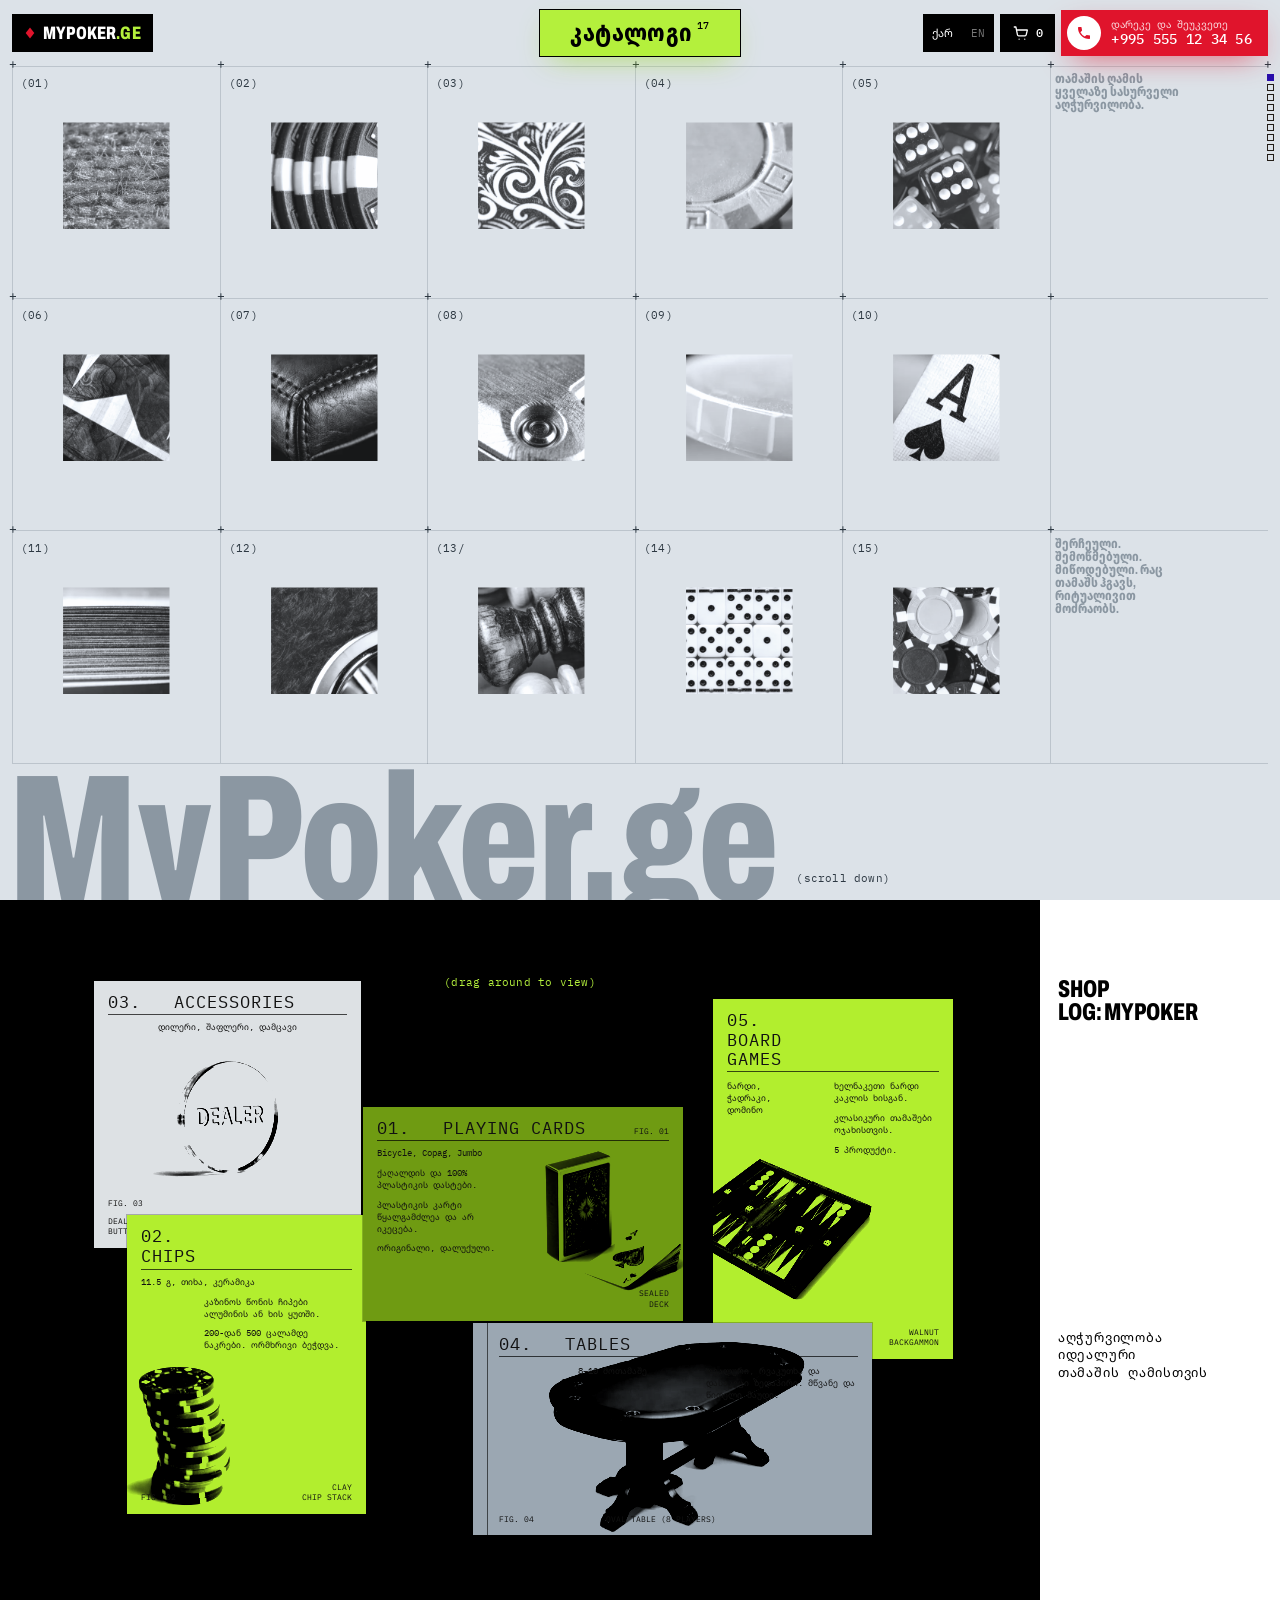
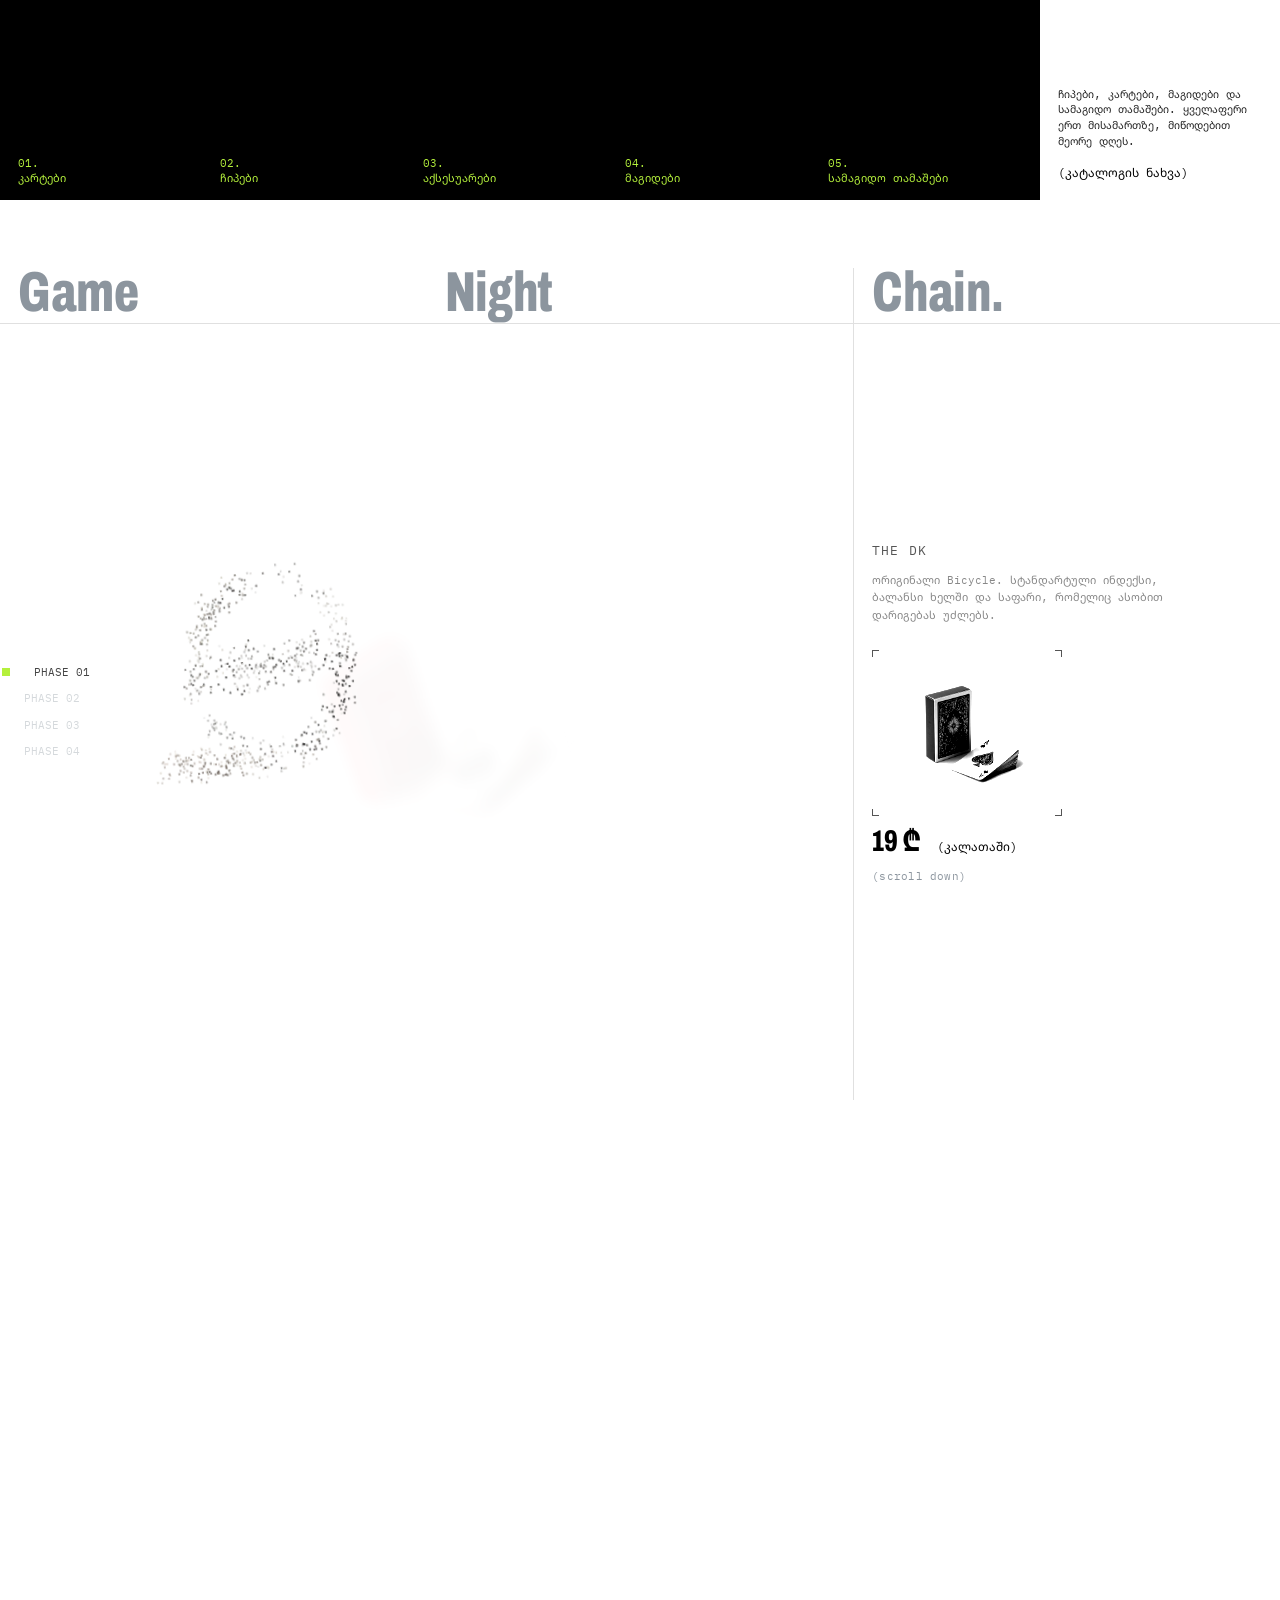
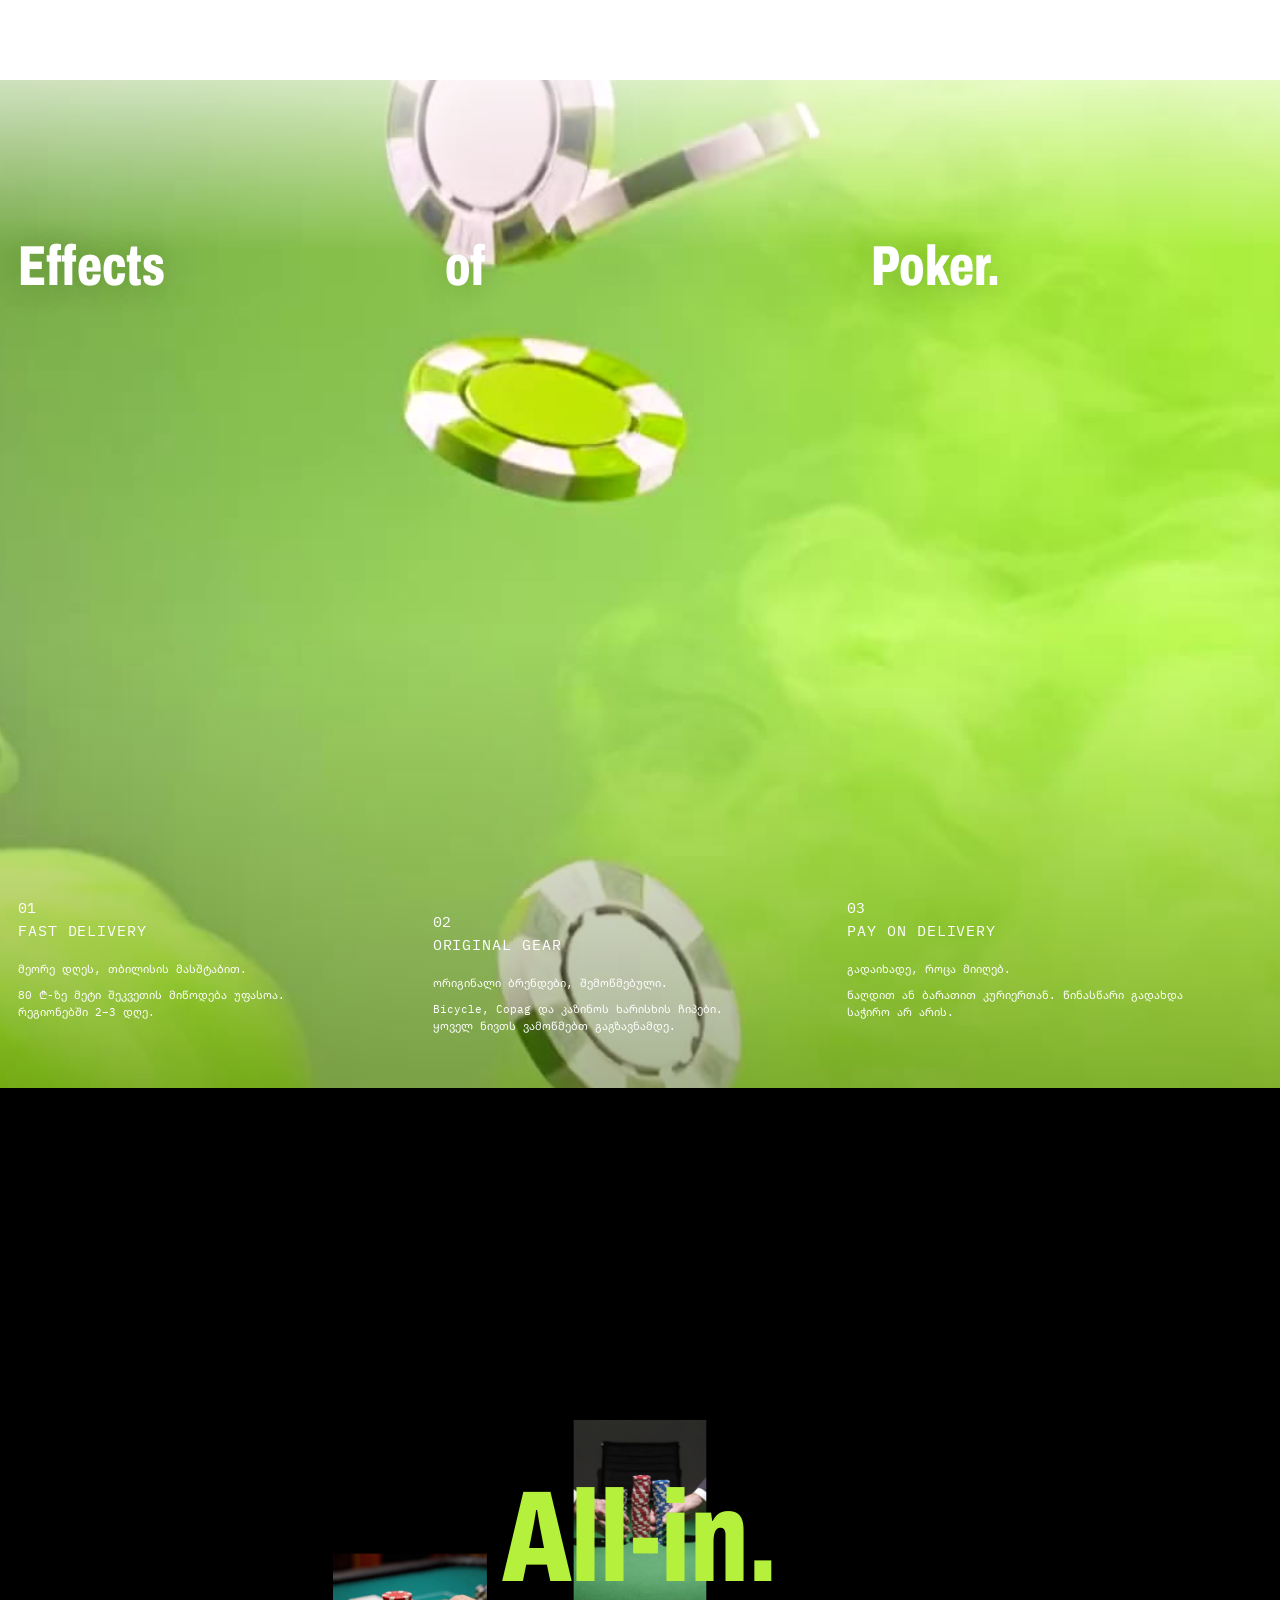
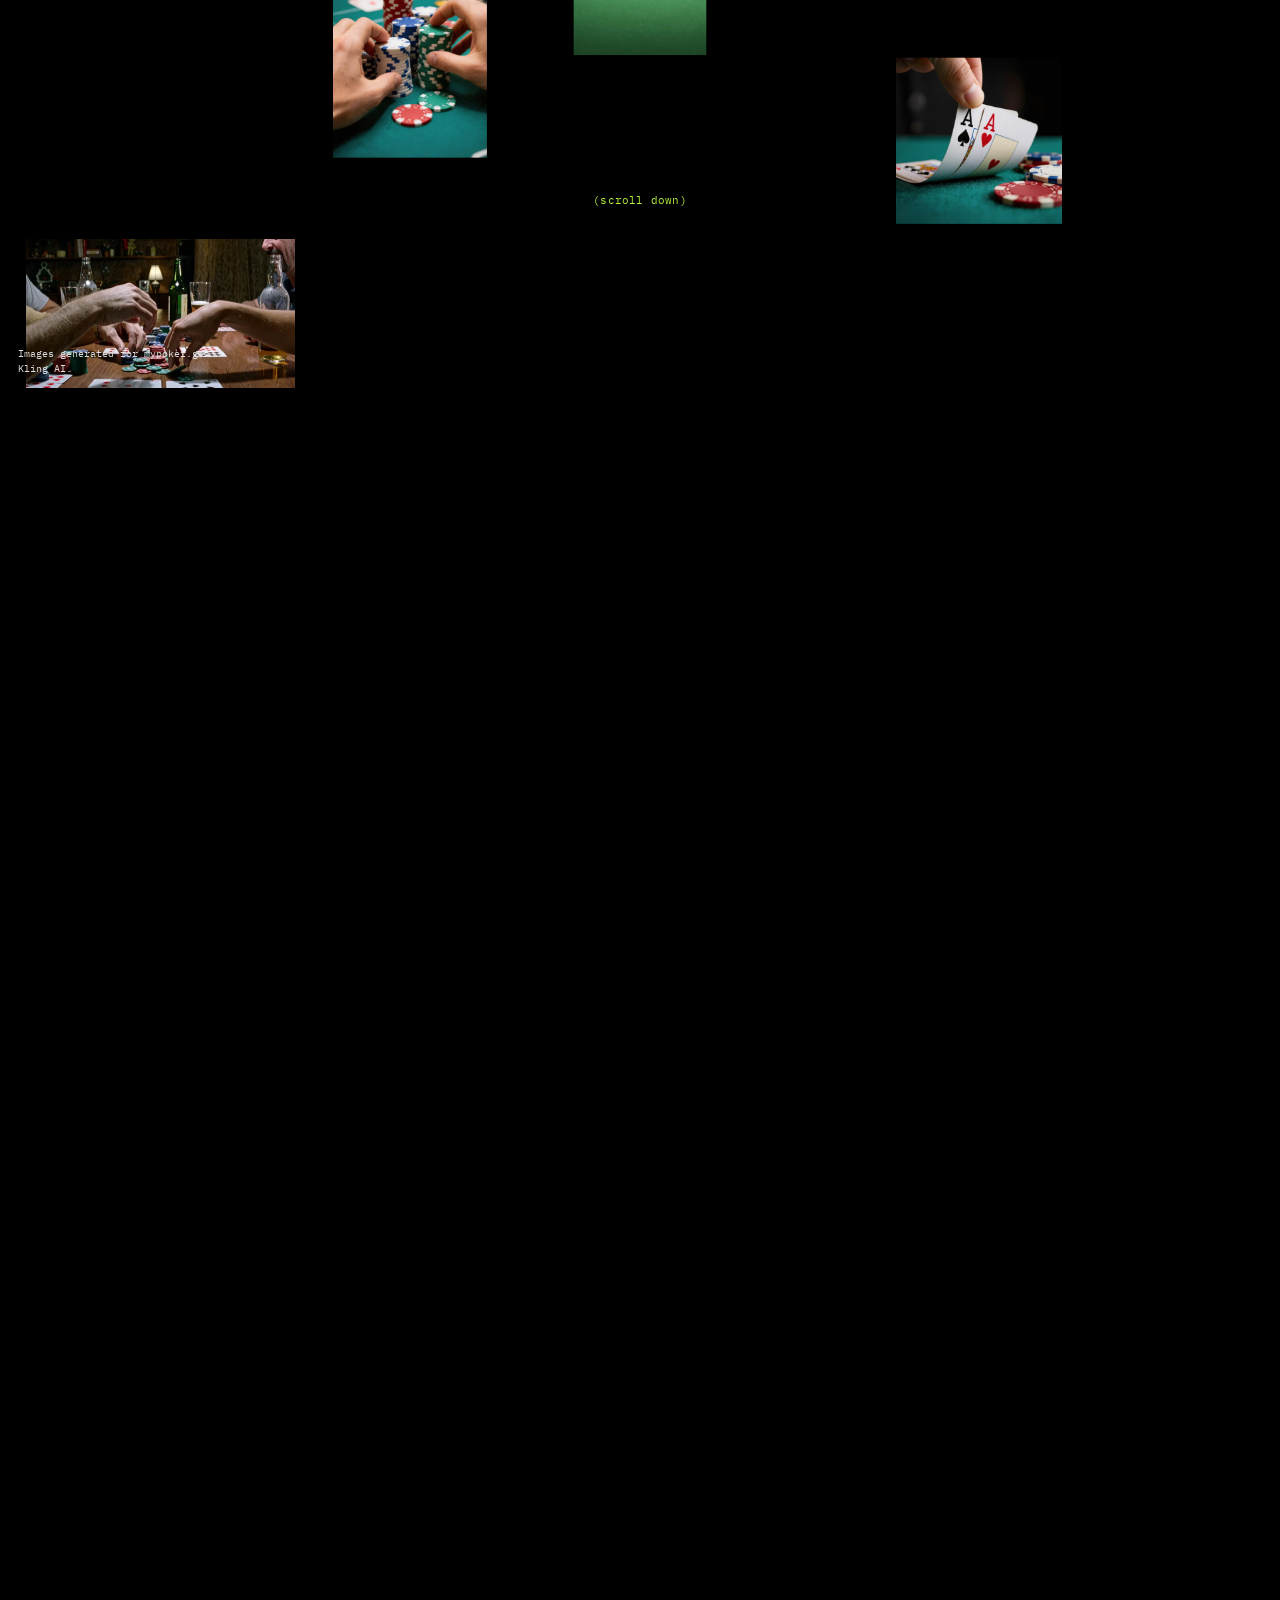
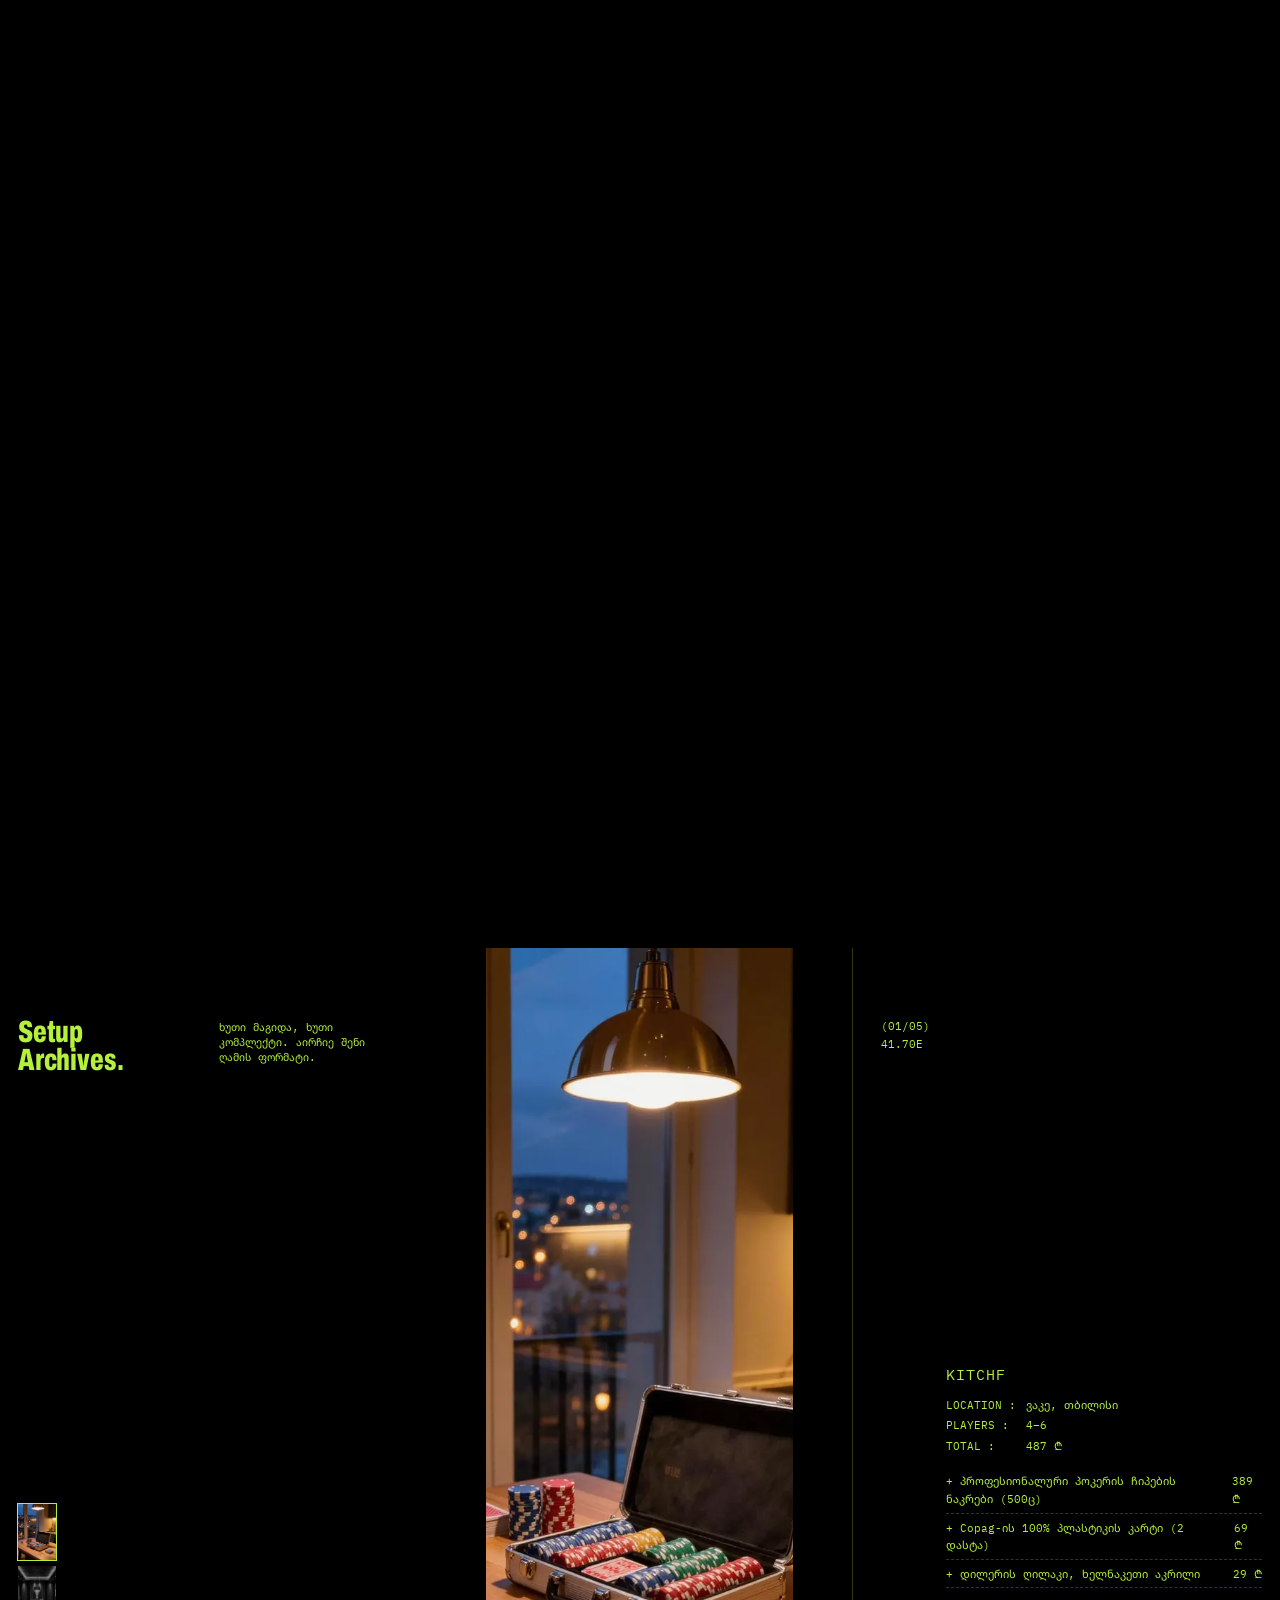
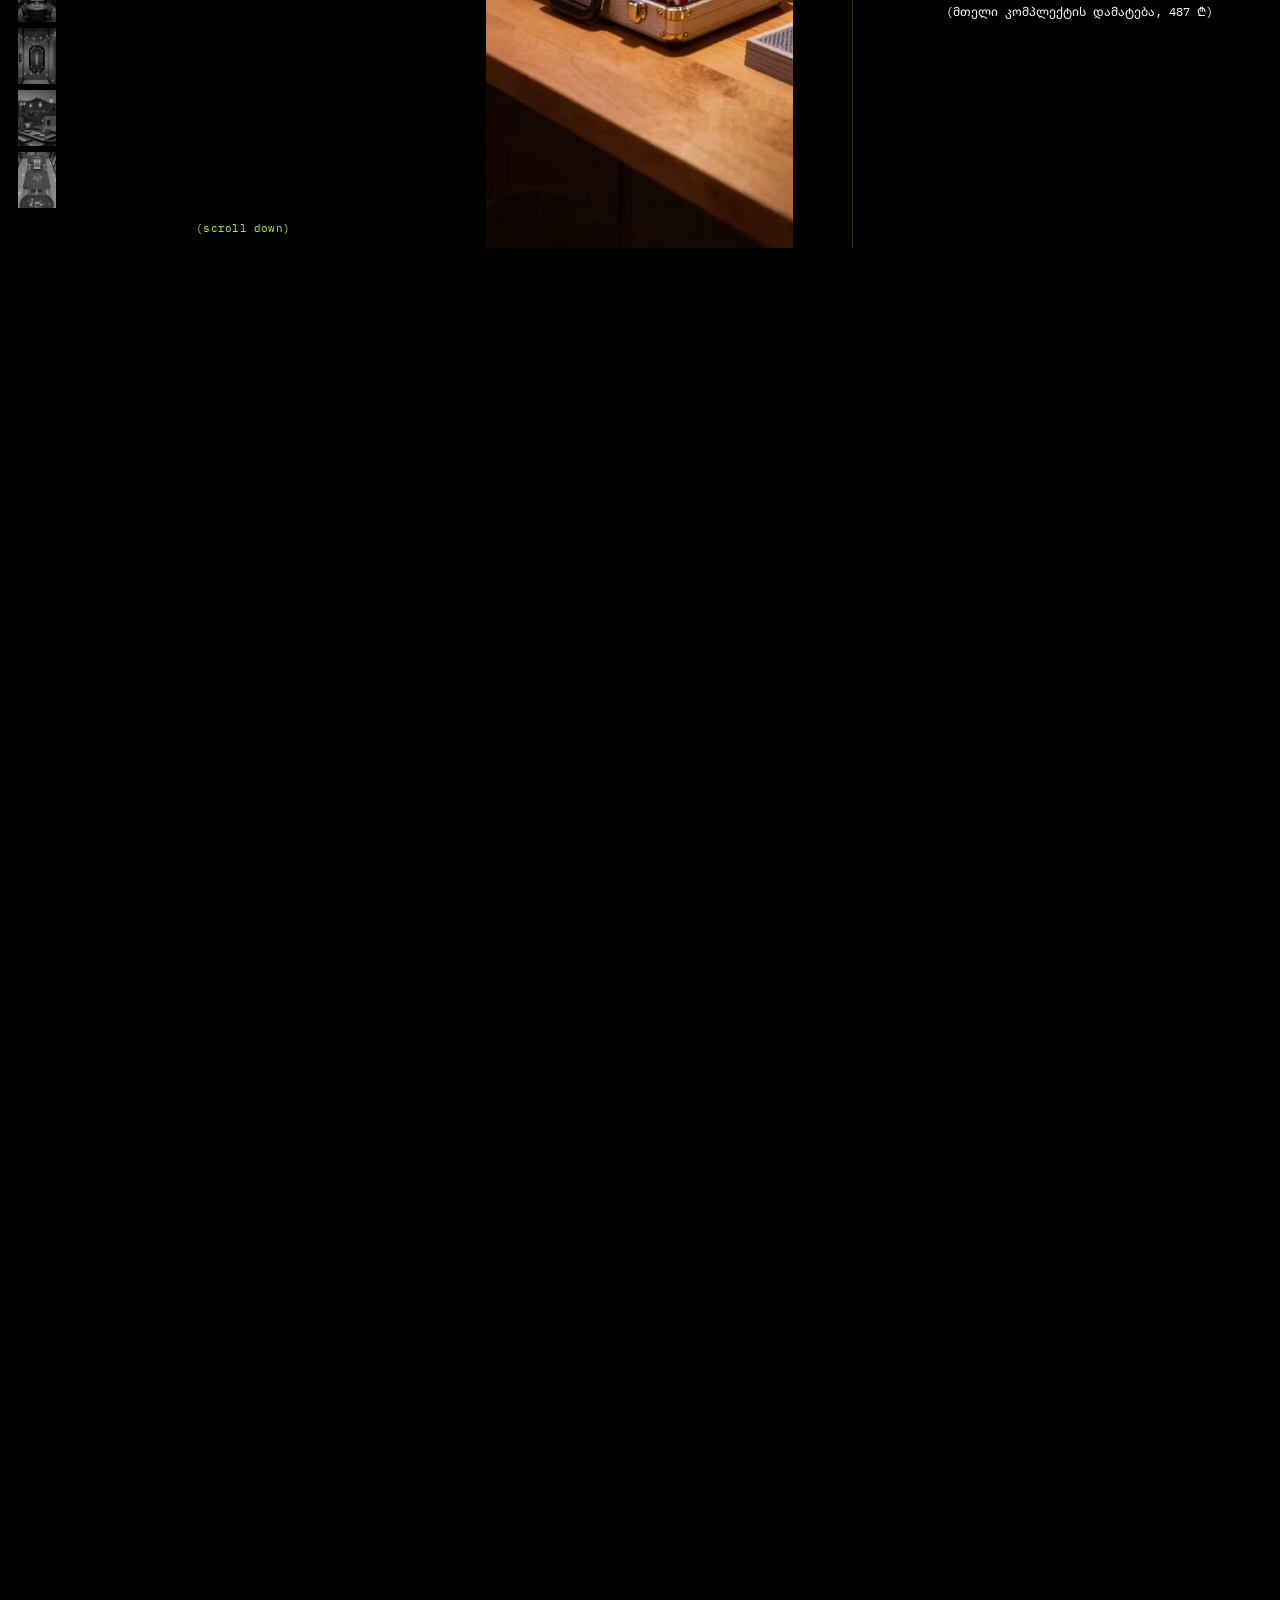
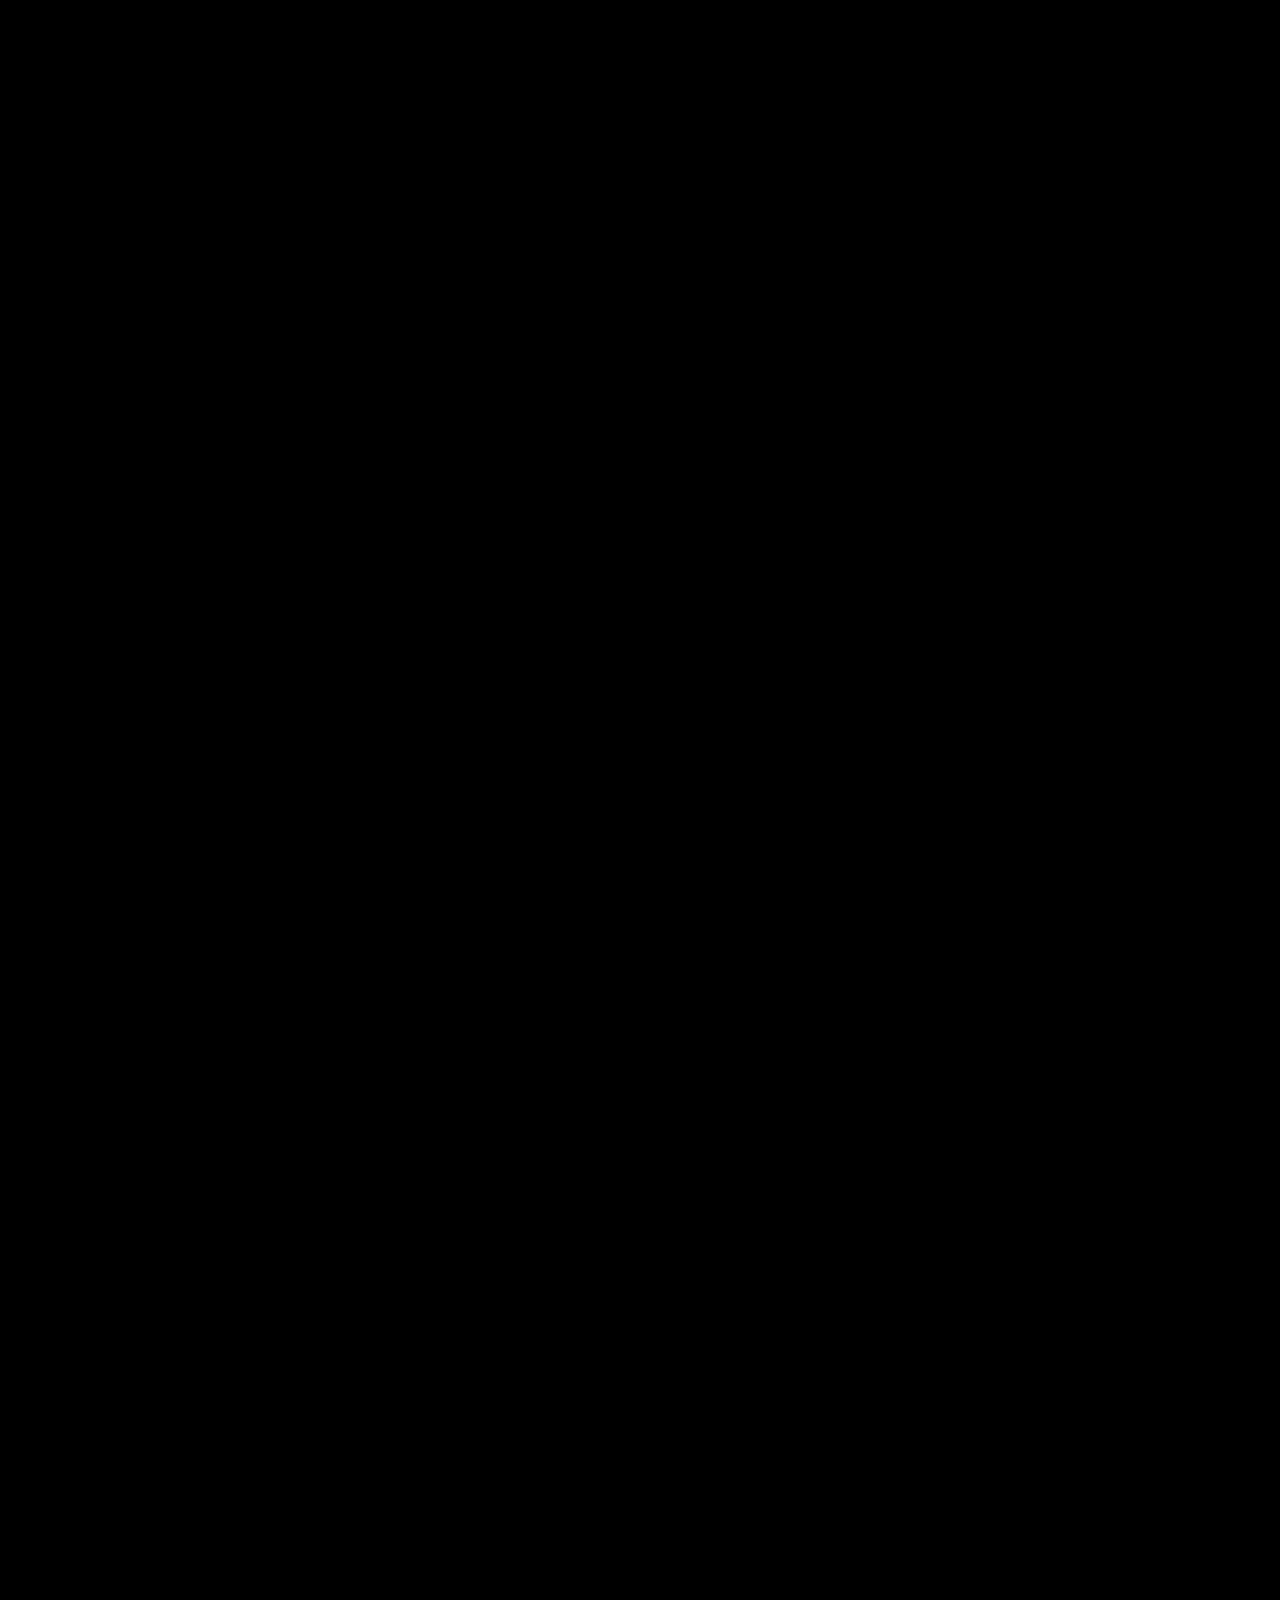
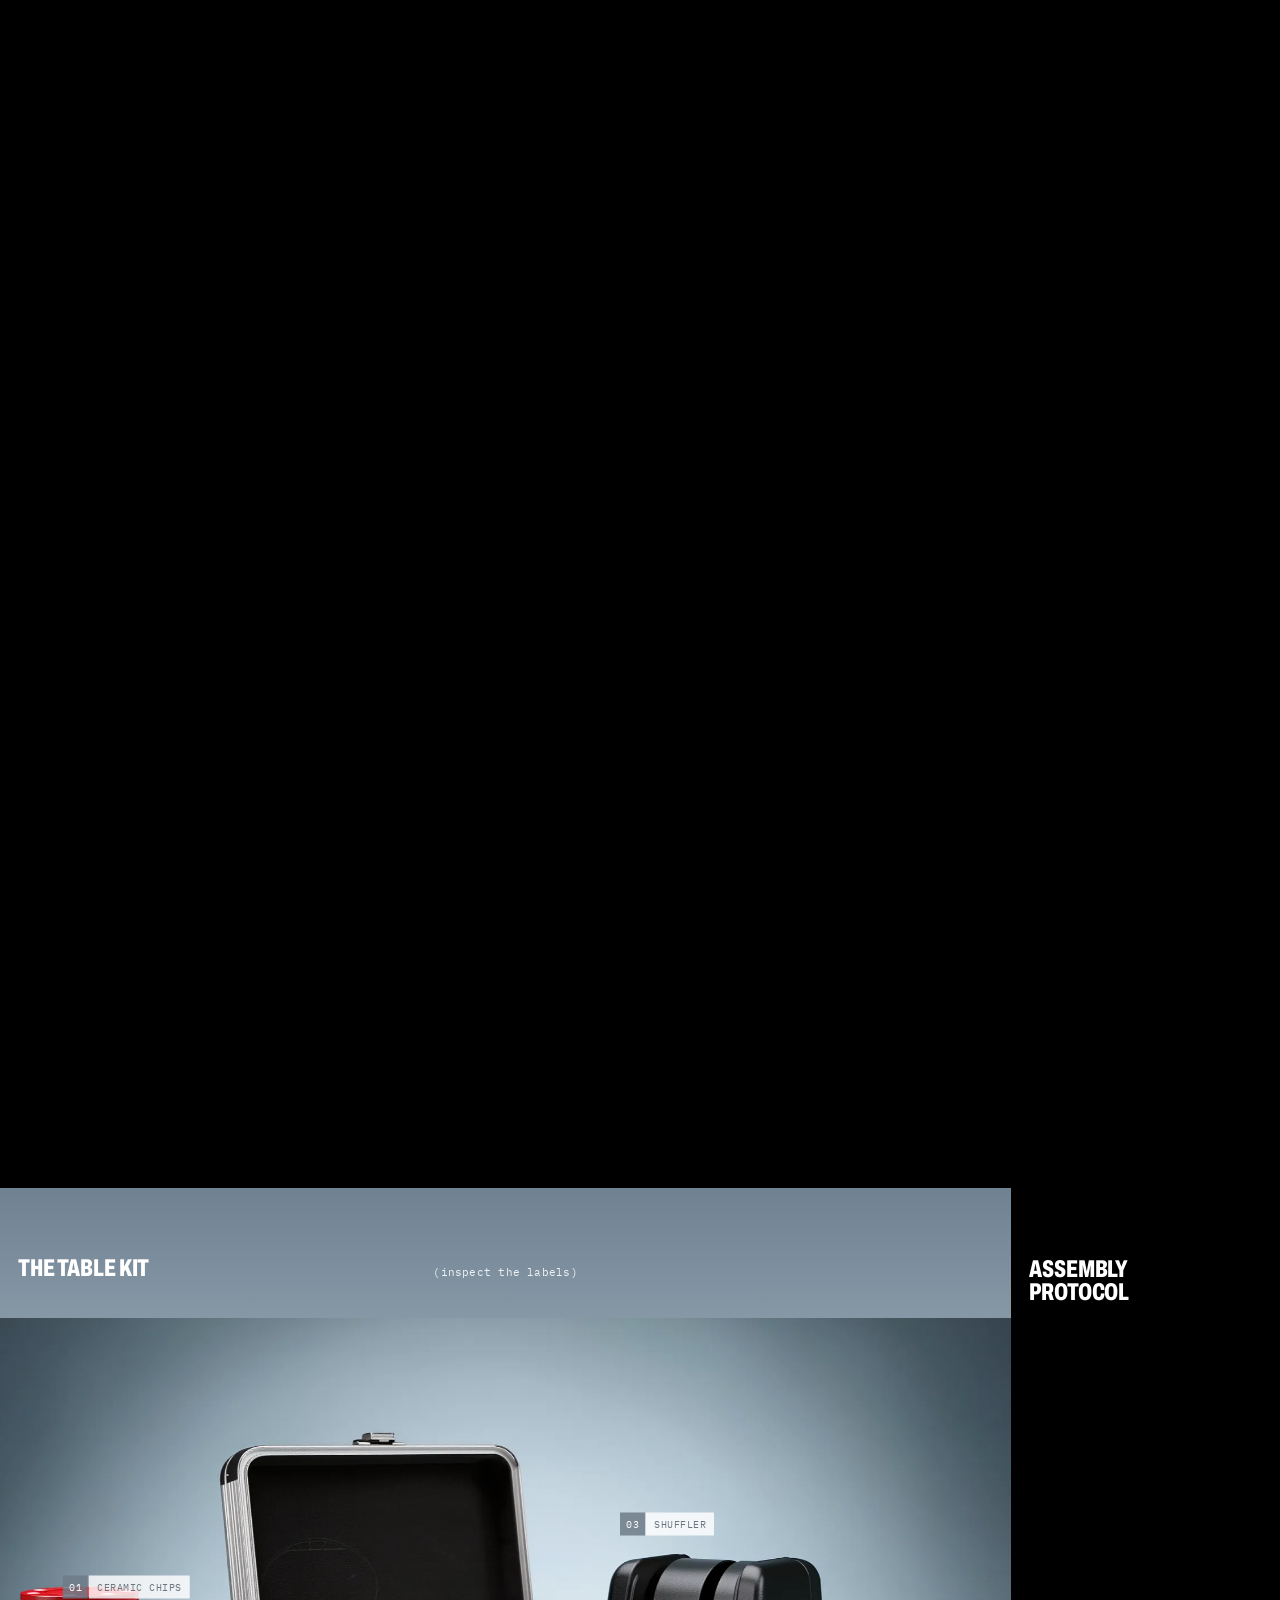
==== commit b045542f: "Add texture-grid hero and centred catalog nav with phone CTA New hero follows the second reference: " ====
--- a/index.html
+++ b/index.html
@@ -19,21 +19,24 @@
 <a class="skip" href="#chain">Skip</a>
 
 <header class="hud">
-  <a class="hud__logo" href="./" aria-label="mypoker.ge"><svg viewBox="0 0 100 100" aria-hidden="true"><path d="M50 4 86 50 50 96 14 50Z"/></svg>MYPOKER.GE</a>
-  <nav class="hud__links" aria-label="Main">
-    <a class="paren" href="catalog.html" data-t="catalog">კატალოგი</a>
-    <button class="paren" type="button" data-open-cart><span data-t="cart">კალათა</span> <span data-cart-n>0</span></button>
-    <span class="hud__lang hide-m"><button type="button" data-lang="ka">ქარ</button> / <button type="button" data-lang="en">EN</button></span>
-    <a class="hide-m" href="tel:+995555123456">+995 555 12 34 56</a>
-  </nav>
+  <a class="hud__logo" href="./" aria-label="mypoker.ge"><svg viewBox="0 0 100 100" aria-hidden="true"><path d="M50 4 86 50 50 96 14 50Z"/></svg><span>MYPOKER<b>.GE</b></span></a>
+  <a class="hud__cat" href="catalog.html"><span data-t="catalog">კატალოგი</span><sup>17</sup></a>
+  <div class="hud__end">
+    <span class="hud__lang"><button type="button" data-lang="ka">ქარ</button><button type="button" data-lang="en">EN</button></span>
+    <button class="hud__cart" type="button" data-open-cart aria-label="Cart"><svg viewBox="0 0 24 24" aria-hidden="true"><path d="M3 4h2.2l2.1 10.4a1.6 1.6 0 0 0 1.6 1.3h8.4a1.6 1.6 0 0 0 1.6-1.2L20.5 8H6.1M9.5 20.2h.01M17 20.2h.01"/></svg><b data-cart-n>0</b></button>
+    <a class="hud__call" href="tel:+995555123456"><i aria-hidden="true"><svg viewBox="0 0 24 24"><path d="M6.6 10.8a15.2 15.2 0 0 0 6.6 6.6l2.2-2.2a1 1 0 0 1 1-.25 11.4 11.4 0 0 0 3.6.57 1 1 0 0 1 1 1V20a1 1 0 0 1-1 1A17 17 0 0 1 3 4a1 1 0 0 1 1-1h3.5a1 1 0 0 1 1 1c0 1.25.2 2.45.57 3.57a1 1 0 0 1-.25 1Z"/></svg></i><span><small data-t="callUs">დარეკე და შეუკვეთე</small>+995 555 12 34 56</span></a>
+  </div>
 </header>
 <ol class="rail" aria-hidden="true"></ol>
 
 <main>
-  <!-- wordmark band -->
-  <section class="mark" aria-hidden="true">
-    <p class="mark__word d">MyPoker.ge</p>
-    <p class="hint mark__hint">(scroll down)</p>
+  <!-- 0. HERO — texture grid + wordmark -->
+  <section class="hero" data-rail>
+    <div class="hero__grid" data-hgrid></div>
+    <div class="hero__mark">
+      <h1 class="hero__word d" data-word aria-label="MyPoker.ge">MyPoker.ge</h1>
+      <p class="hint hero__hint">(scroll down)</p>
+    </div>
   </section>
 
   <!-- 1. ORIGIN LOG — drag the field -->
--- a/css/base.css
+++ b/css/base.css
@@ -52,32 +52,63 @@
 /* condensed display */
 .d { font-family: var(--f-display); font-stretch: 68%; font-weight: 800; line-height: .9; letter-spacing: -.005em; }
 
-/* ── HUD (fixed, blends over every section) ───────────── */
+/* ── HUD: logo left, catalog centred and prominent, phone CTA highlighted on the right ── */
 .hud {
   position: fixed;
   inset: 0 0 auto 0;
   z-index: 80;
-  display: flex;
-  justify-content: space-between;
+  display: grid;
+  grid-template-columns: 1fr auto 1fr;
   align-items: center;
-  gap: 16px;
-  padding: 10px var(--g);
-  font-family: var(--f-mono);
-  font-size: 12px;
-  color: #fff;
-  mix-blend-mode: difference;
+  gap: 12px;
+  padding: 10px 12px;
   pointer-events: none;
 }
-.hud a, .hud button { pointer-events: auto; color: inherit; background: none; border: 0; padding: 4px 0; text-decoration: none; font: inherit; }
-.hud__logo { display: flex; align-items: center; gap: 7px; font-family: var(--f-display) !important; font-stretch: 70%; font-weight: 800 !important; font-size: 18px !important; letter-spacing: .01em; }
-.hud__logo svg { width: 13px; height: 13px; fill: currentColor; }
-.hud__links { display: flex; align-items: center; gap: clamp(10px, 2vw, 26px); }
-.hud__links a:hover, .hud__links button:hover { text-decoration: underline; text-underline-offset: 3px; }
-.hud__lang button { opacity: .45; }
-.hud__lang button.is-on { opacity: 1; }
+.hud > * { pointer-events: auto; }
+.hud__logo { justify-self: start; display: inline-flex; align-items: center; gap: 7px; height: 38px; padding: 0 12px; background: #000; color: #fff; text-decoration: none; font-family: var(--f-display); font-stretch: 70%; font-weight: 800; font-size: 18px; letter-spacing: .01em; }
+.hud__logo svg { width: 12px; height: 12px; fill: var(--red); }
+.hud__logo b { font-weight: 800; color: var(--lime); }
+.hud__cat {
+  position: relative;
+  display: inline-flex;
+  align-items: flex-start;
+  gap: 4px;
+  height: 46px;
+  padding: 0 30px;
+  align-items: center;
+  background: var(--lime);
+  color: #000;
+  text-decoration: none;
+  font-family: var(--f-display);
+  font-stretch: 70%;
+  font-weight: 800;
+  font-size: 24px;
+  letter-spacing: .02em;
+  box-shadow: 0 0 0 1px #000, 0 10px 30px -12px rgba(150, 220, 20, .8);
+  transition: background-color var(--m-150) var(--ease-out), color var(--m-150) var(--ease-out), transform var(--m-150) var(--ease-out);
+}
+.hud__cat sup { align-self: flex-start; margin-top: 8px; font-family: var(--f-mono); font-size: 10px; font-weight: 500; }
+.hud__cat:hover { background: #000; color: var(--lime); }
+.hud__cat:active { transform: scale(.98); }
+.hud__cat[aria-current="page"]::after { content: ""; position: absolute; left: 30px; right: 30px; bottom: 8px; height: 2px; background: currentColor; }
+.hud__end { justify-self: end; display: flex; align-items: center; gap: 6px; }
+.hud__lang { display: flex; height: 38px; background: #000; }
+.hud__lang button { padding: 0 9px; border: 0; background: none; color: #777; font-family: var(--f-mono); font-size: 11px; }
+.hud__lang button.is-on { color: #fff; }
+.hud__cart { position: relative; display: inline-flex; align-items: center; gap: 6px; height: 38px; padding: 0 12px; border: 0; background: #000; color: #fff; font-family: var(--f-mono); font-size: 12px; }
+.hud__cart svg { width: 18px; height: 18px; fill: none; stroke: currentColor; stroke-width: 1.7; stroke-linecap: round; stroke-linejoin: round; }
+.hud__cart b { font-weight: 500; min-width: 1ch; }
+.hud__cart:hover { color: var(--lime); }
+.hud__call { display: inline-flex; align-items: center; gap: 10px; height: 46px; padding: 0 16px 0 6px; background: var(--red); color: #fff; text-decoration: none; font-family: var(--f-mono); font-size: 14px; font-weight: 500; letter-spacing: .02em; line-height: 1.15; box-shadow: 0 10px 30px -12px rgba(224, 20, 44, .8); transition: background-color var(--m-150) var(--ease-out); }
+.hud__call small { display: block; font-size: 10px; font-weight: 400; opacity: .85; letter-spacing: 0; }
+.hud__call i { position: relative; display: grid; place-items: center; width: 34px; height: 34px; background: #fff; color: var(--red); border-radius: 50%; }
+.hud__call i::after { content: ""; position: absolute; inset: -4px; border: 2px solid #fff; border-radius: 50%; opacity: 0; animation: ring 2.4s var(--ease-out) infinite; }
+.hud__call svg { width: 16px; height: 16px; fill: currentColor; }
+.hud__call:hover { background: #000; }
+@keyframes ring { 0% { transform: scale(.8); opacity: .9; } 70%, 100% { transform: scale(1.35); opacity: 0; } }
 
 /* progress rail, top right like the reference */
-.rail { position: fixed; right: 6px; top: 56px; z-index: 79; display: grid; gap: 3px; mix-blend-mode: difference; }
+.rail { position: fixed; right: 6px; top: 74px; z-index: 79; display: grid; gap: 3px; mix-blend-mode: difference; }
 .rail li { width: 7px; height: 7px; border: 1px solid #fff; transition: background-color var(--m-200) var(--ease-out); }
 .rail li.is-past { background: #fff; }
 .rail li.is-on { background: var(--lime); border-color: var(--lime); }
@@ -131,8 +162,15 @@
 .toast.is-on { opacity: 1; transform: translate(-50%, 0); }
 
 @media (max-width: 760px) {
-  .hud { font-size: 11px; }
-  .hud__links .hide-m { display: none; }
+  .hud { gap: 6px; padding: 8px; }
+  .hud__logo { height: 36px; padding: 0 8px; font-size: 15px; }
+  .hud__logo b, .hud__lang { display: none; }
+  .hud__cat { height: 40px; padding: 0 14px; font-size: 18px; }
+  .hud__cat[aria-current="page"]::after { left: 14px; right: 14px; bottom: 6px; }
+  .hud__cart { height: 36px; padding: 0 8px; }
+  .hud__call { height: 40px; width: 40px; padding: 0; justify-content: center; }
+  .hud__call span { display: none; }
+  .hud__call i { width: 28px; height: 28px; }
   .rail { display: none; }
 }
 
--- a/css/home.css
+++ b/css/home.css
@@ -1,63 +1,112 @@
 /* mypoker.ge — home: scenes mirror the reference video one to one. */
 
-/* wordmark band */
-.mark { position: relative; height: clamp(96px, 15.5vw, 290px); overflow: hidden; background: var(--steel-2); }
-.mark__word { position: absolute; left: -.02em; bottom: -.12em; font-size: 22.5vw; color: var(--steel); white-space: nowrap; will-change: transform; }
-.mark__hint { position: absolute; right: calc(var(--g) + 14px); bottom: 10px; color: #4d565e; }
+/* 0. HERO — macro texture grid over steel, wordmark at the foot (reference: MatchaCartel hero) */
+.hero { position: relative; height: 100svh; min-height: 640px; display: grid; grid-template-rows: 1fr auto; padding: 66px 12px 0; background: #dce2e8; color: #2d3842; overflow: hidden; }
+.hero__grid { display: grid; grid-template-columns: repeat(5, 1fr) 1.05fr; grid-template-rows: repeat(3, 1fr); border-top: 1px solid rgba(60, 76, 92, .2); min-height: 0; }
+.hc { position: relative; container-type: size; border-left: 1px solid rgba(60, 76, 92, .2); border-bottom: 1px solid rgba(60, 76, 92, .2); color: inherit; text-decoration: none; outline-offset: -2px; }
+.hc::before { content: "+"; position: absolute; left: -4px; top: -10px; z-index: 3; font-family: var(--f-mono); font-size: 13px; line-height: 1; color: #2d3842; }
+.hc--last::after { content: "+"; position: absolute; right: -4px; top: -10px; font-family: var(--f-mono); font-size: 13px; line-height: 1; }
+.hc__n { position: absolute; left: 8px; top: 8px; font-family: var(--f-mono); font-size: 11px; letter-spacing: .02em; }
+.hc__fig { position: absolute; left: 9%; width: 82cqw; top: 12cqh; height: 70cqh; margin: 0; }
+.hc__img {
+  --s: 46cqh;
+  width: 100%; height: 100%; object-fit: cover; display: block;
+  clip-path: inset(calc((70cqh - var(--s)) / 2) calc((82cqw - var(--s)) / 2));
+  filter: grayscale(1) contrast(.86) brightness(1.1) sepia(.3) hue-rotate(178deg) saturate(.5);
+  transition: clip-path 500ms var(--ease-out), filter 400ms var(--ease-out);
+  will-change: clip-path;
+}
+.hc__fig i { position: absolute; width: 8px; height: 8px; border: 0 solid #222; opacity: 0; transition: opacity 200ms var(--ease-out), transform 300ms var(--ease-out); }
+.hc__fig i:nth-of-type(1) { left: -3px; top: -3px; border-width: 1px 0 0 1px; transform: translate(6px, 6px); }
+.hc__fig i:nth-of-type(2) { right: -3px; top: -3px; border-width: 1px 1px 0 0; transform: translate(-6px, 6px); }
+.hc__fig i:nth-of-type(3) { left: -3px; bottom: -3px; border-width: 0 0 1px 1px; transform: translate(6px, -6px); }
+.hc__fig i:nth-of-type(4) { right: -3px; bottom: -3px; border-width: 0 1px 1px 0; transform: translate(-6px, -6px); }
+.hc__cap { position: absolute; left: 9%; top: calc(82cqh + 5px); display: flex; gap: 14px; font-family: var(--f-mono); font-size: 11px; opacity: 0; transform: translateY(4px); transition: opacity 200ms var(--ease-out), transform 300ms var(--ease-out); }
+.hc__cap b { font-weight: 500; color: #000; }
+.hc:hover .hc__img, .hc:focus-visible .hc__img, .hc.is-on .hc__img { clip-path: inset(0 0); filter: none; }
+.hc:hover .hc__fig i, .hc:focus-visible .hc__fig i, .hc.is-on .hc__fig i { opacity: 1; transform: none; }
+.hc:hover .hc__cap, .hc:focus-visible .hc__cap, .hc.is-on .hc__cap { opacity: 1; transform: none; }
+.hc--txt { padding: 6px 0 0 4px; }
+.hc--txt p { font-family: var(--f-display); font-stretch: 66%; font-weight: 800; font-size: clamp(13px, 1.02vw, 19px); line-height: 1; text-transform: uppercase; color: #8b97a2; max-width: 22ch; }
+.hero__mark { display: flex; align-items: flex-end; gap: 18px; }
+.hero__word { font-size: clamp(84px, 14.2vw, 290px); line-height: .8; color: #8b97a2; white-space: nowrap; margin: 4px 0 -.075em -.02em; min-height: .8em; }
+.hero__hint { margin-bottom: 14px; color: #2d3842; white-space: nowrap; }
 
 /* 1. ORIGIN LOG */
-.log { display: grid; grid-template-columns: 1fr minmax(260px, 21vw); height: 100svh; min-height: 560px; background: #000; }
+.log { display: grid; grid-template-columns: 1fr minmax(240px, 17vw); height: 100svh; min-height: 560px; background: #000; }
 .log__stage { position: relative; overflow: hidden; cursor: grab; touch-action: pan-y; }
 .log__stage.is-drag { cursor: grabbing; }
-.log__hint { position: absolute; top: 12px; left: 50%; transform: translateX(-50%); z-index: 5; white-space: nowrap; pointer-events: none; }
-.log__field { position: absolute; left: -22%; top: -18%; width: 144%; height: 136%; will-change: transform; }
-.log__index { position: absolute; inset: auto 0 0 0; z-index: 5; display: grid; grid-template-columns: repeat(5, 1fr); gap: 8px; padding: 0 var(--g) 14px; font-family: var(--f-mono); font-size: 11px; color: var(--lime); pointer-events: none; }
+.log__hint { position: absolute; top: 74px; left: 50%; transform: translateX(-50%); z-index: 20; white-space: nowrap; pointer-events: none; }
+.log__field { position: absolute; left: 0; top: 0; width: 100%; height: 100%; will-change: transform; }
+.log__index { position: absolute; inset: auto 0 0 0; z-index: 20; display: grid; grid-template-columns: repeat(5, 1fr); gap: 8px; padding: 0 var(--g) 14px; font-family: var(--f-mono); font-size: 11px; color: var(--lime); pointer-events: none; }
 .log__index li { line-height: 1.35; }
 .log__index a { pointer-events: auto; text-decoration: none; }
 .log__index a:hover { text-decoration: underline; }
 
+/* spec cards — a tight overlapping cluster, sizes and positions measured from the reference */
 .fc {
   position: absolute;
   left: var(--x);
   top: var(--y);
+  z-index: var(--z);
   width: var(--w);
-  aspect-ratio: 1 / 1.06;
-  padding: 12px 14px 10px;
+  aspect-ratio: var(--ar);
+  padding: 1.1% 1.3%;
+  padding: clamp(8px, .9vw, 14px) clamp(10px, 1.1vw, 16px);
   display: flex;
   flex-direction: column;
   font-family: var(--f-mono);
-  font-size: 10.5px;
-  line-height: 1.45;
+  font-size: clamp(8.5px, .62vw, 11px);
+  line-height: 1.4;
   color: #111;
   overflow: hidden;
   user-select: none;
   will-change: transform;
+  box-shadow: 0 0 0 1px rgba(0, 0, 0, .25);
 }
-.fc--lime { background: var(--lime); }
-.fc--olive { background: #84b223; }
-.fc--paper { background: #e4e7e9; }
-.fc--steel { background: #a9b3bc; }
-.fc__head { display: flex; align-items: baseline; gap: clamp(16px, 3vw, 54px); padding-bottom: 5px; border-bottom: 1px solid rgba(0, 0, 0, .55); }
-.fc__head b { font-weight: 400; font-size: clamp(15px, 1.35vw, 22px); }
-.fc__head h3 { font-weight: 400; font-size: clamp(14px, 1.35vw, 22px); letter-spacing: .04em; line-height: 1.1; }
-.fc__body { display: grid; grid-template-columns: 1fr 1.25fr; gap: 6px 14px; margin-top: 10px; position: relative; z-index: 2; }
-.fc__body p:first-child { opacity: .8; }
-.fc__img { position: absolute; right: -4%; bottom: 4%; width: 72%; mix-blend-mode: multiply; filter: grayscale(1) contrast(1.6) brightness(1.08); pointer-events: none; }
-.fc--paper .fc__img, .fc--steel .fc__img { filter: grayscale(1) contrast(1.4) brightness(1.04); }
-.fc__foot { margin-top: auto; display: flex; justify-content: space-between; align-items: end; position: relative; z-index: 2; font-size: 10px; }
-.fc__foot span:last-child { text-align: right; max-width: 14ch; }
-.fc:hover { outline: 1px solid rgba(255, 255, 255, .5); }
+.fc--lime { background: #b2ee2e; }
+.fc--olive { background: #6f9b12; }
+.fc--paper { background: #dde1e4; }
+.fc--steel { background: #9ba7b2; }
+.fc__head { position: relative; z-index: 2; display: flex; align-items: baseline; gap: clamp(14px, 2.6vw, 50px); padding-bottom: 3px; border-bottom: 1px solid rgba(0, 0, 0, .7); font-size: clamp(13px, 1.3vw, 22px); letter-spacing: .06em; line-height: 1.12; }
+.fc__head b { font-weight: 400; flex: 0 0 auto; }
+.fc__head h3 { font-weight: 400; font-size: inherit; }
+.fc__head .fc__fig { margin-left: auto; font-size: clamp(8px, .55vw, 10px); letter-spacing: 0; }
+.fc--tall .fc__head, .fc--port .fc__head { flex-direction: column; gap: 2px; }
+.fc__sub { position: relative; z-index: 2; margin-top: 6px; }
+.fc--sq .fc__sub { text-align: center; }
+.fc__cols { position: relative; z-index: 2; display: grid; grid-template-columns: 1fr 1.3fr; gap: 4px 12%; margin-top: 8px; }
+.fc__cols p + p { margin-top: 8px; }
+.fc--port .fc__cols { grid-template-columns: 1fr; margin-left: 30%; }
+.fc--land .fc__cols { grid-template-columns: 1fr; width: 46%; }
+.fc--sq .fc__cols { display: none; }
+.fc--wide { padding-left: clamp(22px, 2vw, 34px); }
+.fc--wide::before { content: ""; position: absolute; left: clamp(12px, 1.1vw, 18px); top: 0; bottom: 0; border-left: 1px solid rgba(0, 0, 0, .6); }
+.fc--wide .fc__cols { grid-template-columns: 1fr 1.6fr; width: 78%; margin-left: auto; }
+.fc__img { position: absolute; z-index: 1; mix-blend-mode: multiply; filter: grayscale(1) contrast(2.1) brightness(1.14); pointer-events: none; }
+.fc--olive .fc__img { filter: grayscale(1) contrast(2.4) brightness(1.05); }
+.fc--port .fc__img { left: -14%; bottom: -4%; width: 78%; }
+.fc--land .fc__img { right: -6%; top: 8%; width: 60%; }
+.fc--sq .fc__img { left: 22%; top: 24%; width: 56%; }
+.fc--wide .fc__img { left: 16%; top: -14%; width: 70%; }
+.fc--tall .fc__img { left: -18%; bottom: 8%; width: 86%; }
+.fc__foot { position: relative; z-index: 2; margin-top: auto; display: flex; justify-content: space-between; align-items: end; gap: 8px; font-size: clamp(8px, .6vw, 10.5px); line-height: 1.3; }
+.fc__foot span:last-child { text-align: right; }
+.fc--sq .fc__foot { flex-direction: column; align-items: flex-start; }
+.fc--sq .fc__foot span:last-child { text-align: left; }
+.fc--wide .fc__foot span:last-child { margin-right: auto; margin-left: 18%; text-align: left; }
+.fc:hover { box-shadow: 0 0 0 1px rgba(255, 255, 255, .7); }
 
 .log__panel { display: flex; flex-direction: column; padding: 14px var(--g) var(--g); background: #fff; }
-.log__title { margin-top: 26px; font-size: clamp(26px, 2.25vw, 40px); line-height: .95; }
-.log__mid { margin-top: auto; margin-bottom: auto; font-size: clamp(13px, 1.05vw, 17px); line-height: 1.35; letter-spacing: .04em; }
-.log__desc { font-size: 11px; line-height: 1.5; color: #222; max-width: 34ch; }
+.log__title { margin-top: 64px; font-size: clamp(22px, 1.9vw, 36px); line-height: .95; }
+.log__mid { margin-top: auto; margin-bottom: auto; font-size: clamp(12px, 1vw, 17px); line-height: 1.4; letter-spacing: .06em; text-transform: uppercase; }
+.log__desc { font-size: 10.5px; line-height: 1.5; color: #222; max-width: 34ch; }
 .log__cta { display: inline-block; margin-top: 14px; }
 
 /* 2. CHAIN */
 .chain { position: relative; height: 520vh; background: #fff; }
 .chain__pin { position: sticky; top: 0; height: 100svh; display: flex; flex-direction: column; overflow: hidden; }
-.tri { display: grid; grid-template-columns: repeat(3, 1fr); font-size: clamp(38px, 4.4vw, 84px); color: var(--grey); padding-top: 40px; border-bottom: 1px solid var(--line); }
+.tri { display: grid; grid-template-columns: repeat(3, 1fr); font-size: clamp(38px, 4.4vw, 84px); color: var(--grey); padding-top: 68px; border-bottom: 1px solid var(--line); }
 .tri span { padding: 0 var(--g) 4px; }
 .tri span:last-child { border-left: 1px solid var(--line); }
 .chain__grid { position: relative; flex: 1; display: grid; grid-template-columns: 1fr 1fr 1fr; min-height: 0; }
@@ -110,9 +159,9 @@
 /* 5. ARCHIVES */
 .arch { position: relative; height: 560vh; background: #000; color: var(--lime); }
 .arch__pin { position: sticky; top: 0; height: 100svh; display: grid; grid-template-columns: 38fr 24fr 38fr; overflow: hidden; }
-.arch__left { position: relative; padding: 40px var(--g) 14px; }
+.arch__left { position: relative; padding: 70px var(--g) 14px; }
 .arch__title { font-size: clamp(26px, 2.4vw, 44px); line-height: .92; color: var(--lime); }
-.arch__lede { position: absolute; left: 45%; top: 42px; max-width: 26ch; font-size: 10.5px; line-height: 1.45; }
+.arch__lede { position: absolute; left: 45%; top: 72px; max-width: 26ch; font-size: 10.5px; line-height: 1.45; }
 .arch__thumbs { position: absolute; left: var(--g); bottom: 40px; display: grid; gap: 6px; }
 .arch__thumbs button { display: block; width: 38px; height: 56px; padding: 0; border: 0; background: #111; overflow: hidden; outline: 1px solid transparent; transition: outline-color var(--m-200); }
 .arch__thumbs img { width: 100%; height: 100%; object-fit: cover; filter: grayscale(1) brightness(.75); transition: filter var(--m-300) var(--ease-out); }
@@ -122,7 +171,7 @@
 .arch__media { position: relative; overflow: hidden; }
 .arch__strip { will-change: transform; }
 .arch__strip img { width: 100%; height: 100svh; object-fit: cover; display: block; }
-.arch__right { position: relative; padding: 40px var(--g) 20px calc(var(--g) * 2); font-size: 11px; line-height: 1.6; }
+.arch__right { position: relative; padding: 70px var(--g) 20px calc(var(--g) * 2); font-size: 11px; line-height: 1.6; }
 .arch__right::before { content: ""; position: absolute; left: 12%; top: 0; bottom: 0; border-left: 1px solid rgba(180, 240, 60, .25); }
 .arch__right > * { margin-left: 12%; }
 .arch__info { position: absolute; top: 46%; left: 0; right: var(--g); padding-left: calc(12% + var(--g) * 2); }
@@ -139,8 +188,8 @@
 .kit { display: grid; grid-template-columns: 1fr minmax(240px, 21vw); background: #000; }
 .kit__stage { position: relative; display: flex; align-items: center; min-height: 100svh; background: linear-gradient(180deg, #6f8292 0%, #b9c6d0 46%, #c6d1d9 100%); overflow: hidden; }
 .kit__canvas { width: 100%; }
-.kit__title { position: absolute; left: var(--g); top: 46px; z-index: 3; font-size: clamp(22px, 1.9vw, 34px); color: #fff; }
-.kit__hint { position: absolute; left: 0; right: 0; top: 52px; z-index: 3; text-align: center; color: #eef2f5; }
+.kit__title { position: absolute; left: var(--g); top: 70px; z-index: 3; font-size: clamp(22px, 1.9vw, 34px); color: #fff; }
+.kit__hint { position: absolute; left: 0; right: 0; top: 76px; z-index: 3; text-align: center; color: #eef2f5; }
 .kit__canvas { position: relative; }
 .kit__canvas > img { width: 100%; height: auto; will-change: transform; }
 .tag { position: absolute; left: var(--lx); top: var(--ly); display: inline-flex; gap: 1px; padding: 0; border: 0; background: none; font-family: var(--f-mono); font-size: 10px; letter-spacing: .05em; transform: translate(-50%, -50%); z-index: 2; }
@@ -152,7 +201,7 @@
 .tag__pop img { width: 100%; height: 100%; object-fit: contain; mix-blend-mode: multiply; padding: 10px; }
 .tag__pop em { position: absolute; left: 6px; bottom: 4px; font-style: normal; font-size: 10px; color: #111; }
 .tag.is-on .tag__pop, .tag:hover .tag__pop { opacity: 1; transform: translate(-50%, 0); }
-.kit__side { display: flex; flex-direction: column; padding: 46px var(--g) var(--g); color: #fff; }
+.kit__side { display: flex; flex-direction: column; padding: 70px var(--g) var(--g); color: #fff; }
 .kit__side h2 { font-size: clamp(22px, 1.9vw, 34px); line-height: .95; }
 .kit__list { margin: auto 0; font-size: 11px; line-height: 1.7; }
 .kit__list button { display: flex; justify-content: space-between; gap: 10px; width: 100%; padding: 0; border: 0; background: none; color: #fff; font: inherit; text-align: left; transition: color var(--m-150); }
@@ -162,7 +211,7 @@
 
 /* 7. PROCEDURES */
 .proc { position: relative; height: 460vh; background: #000; color: #fff; }
-.proc__pin { --mx: 50%; --my: 50%; position: sticky; top: 0; height: 100svh; overflow: hidden; display: grid; grid-template-rows: auto 1fr auto auto; justify-items: center; padding: 40px var(--g) 7vh; }
+.proc__pin { --mx: 50%; --my: 50%; position: sticky; top: 0; height: 100svh; overflow: hidden; display: grid; grid-template-rows: auto 1fr auto auto; justify-items: center; padding: 70px var(--g) 7vh; }
 .proc__title { justify-self: start; font-size: clamp(22px, 1.9vw, 34px); }
 .proc__side { position: absolute; top: 50%; color: #e0e3e6; }
 .proc__side--l { left: calc(var(--g) * 2); }
@@ -190,12 +239,17 @@
 
 /* ── mobile ───────────── */
 @media (max-width: 900px) {
+  .hero { height: auto; min-height: 0; padding-top: 60px; }
+  .hero__grid { grid-template-columns: repeat(3, 1fr); grid-template-rows: none; grid-auto-rows: 36vw; }
+  .hc--txt { display: none; }
+  .hc { grid-row: auto !important; grid-column: auto !important; }
+  .hero__word { font-size: 19vw; }
+  .hero__hint { display: none; }
   .log { grid-template-columns: 1fr; height: auto; min-height: 0; }
   .log__stage { height: 92svh; }
   .log__index { display: none; }
   .log__hint { top: 46px; }
-  .log__field { left: -70%; width: 240%; top: -12%; height: 124%; }
-  .fc { font-size: 9.5px; padding: 10px; }
+  .log__field { left: -75%; width: 250%; }
   .log__panel { min-height: 60svh; }
   .log__title { margin-top: 10px; }
   .log__mid { margin: 40px 0; }
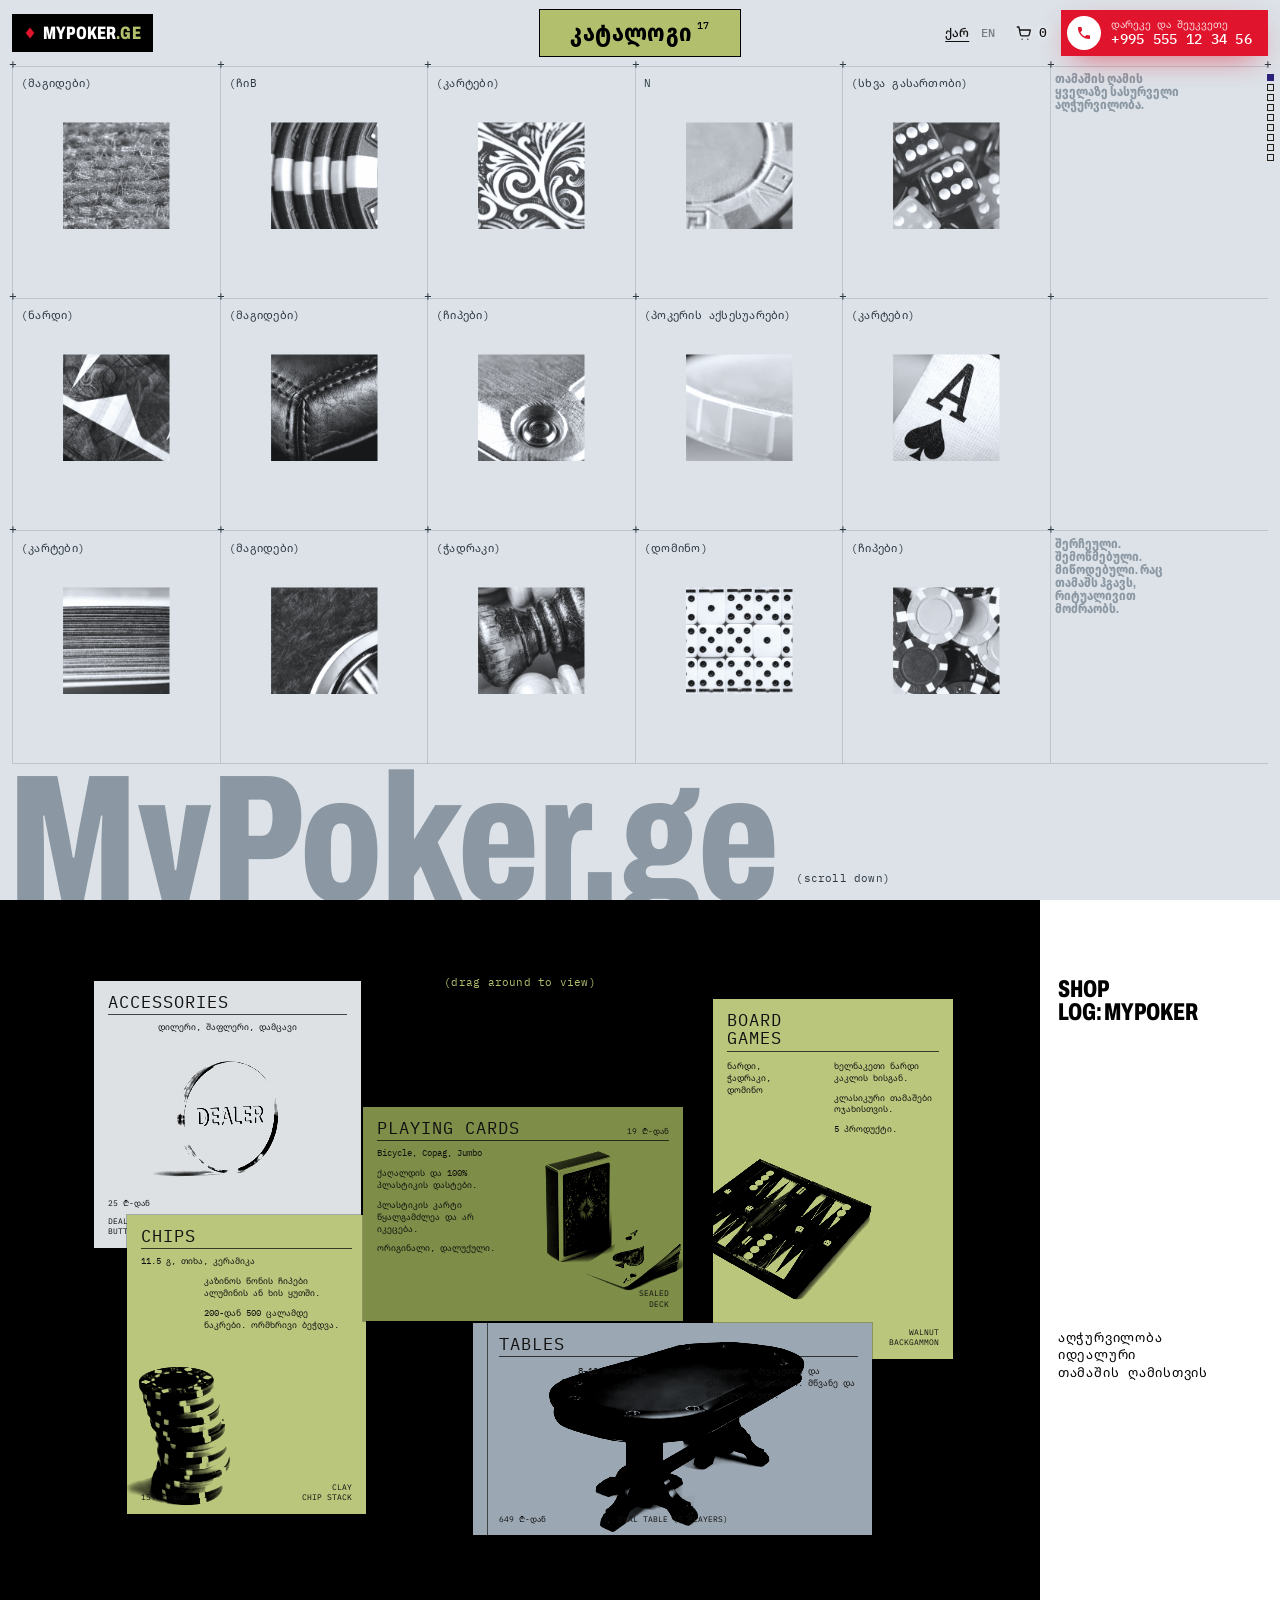
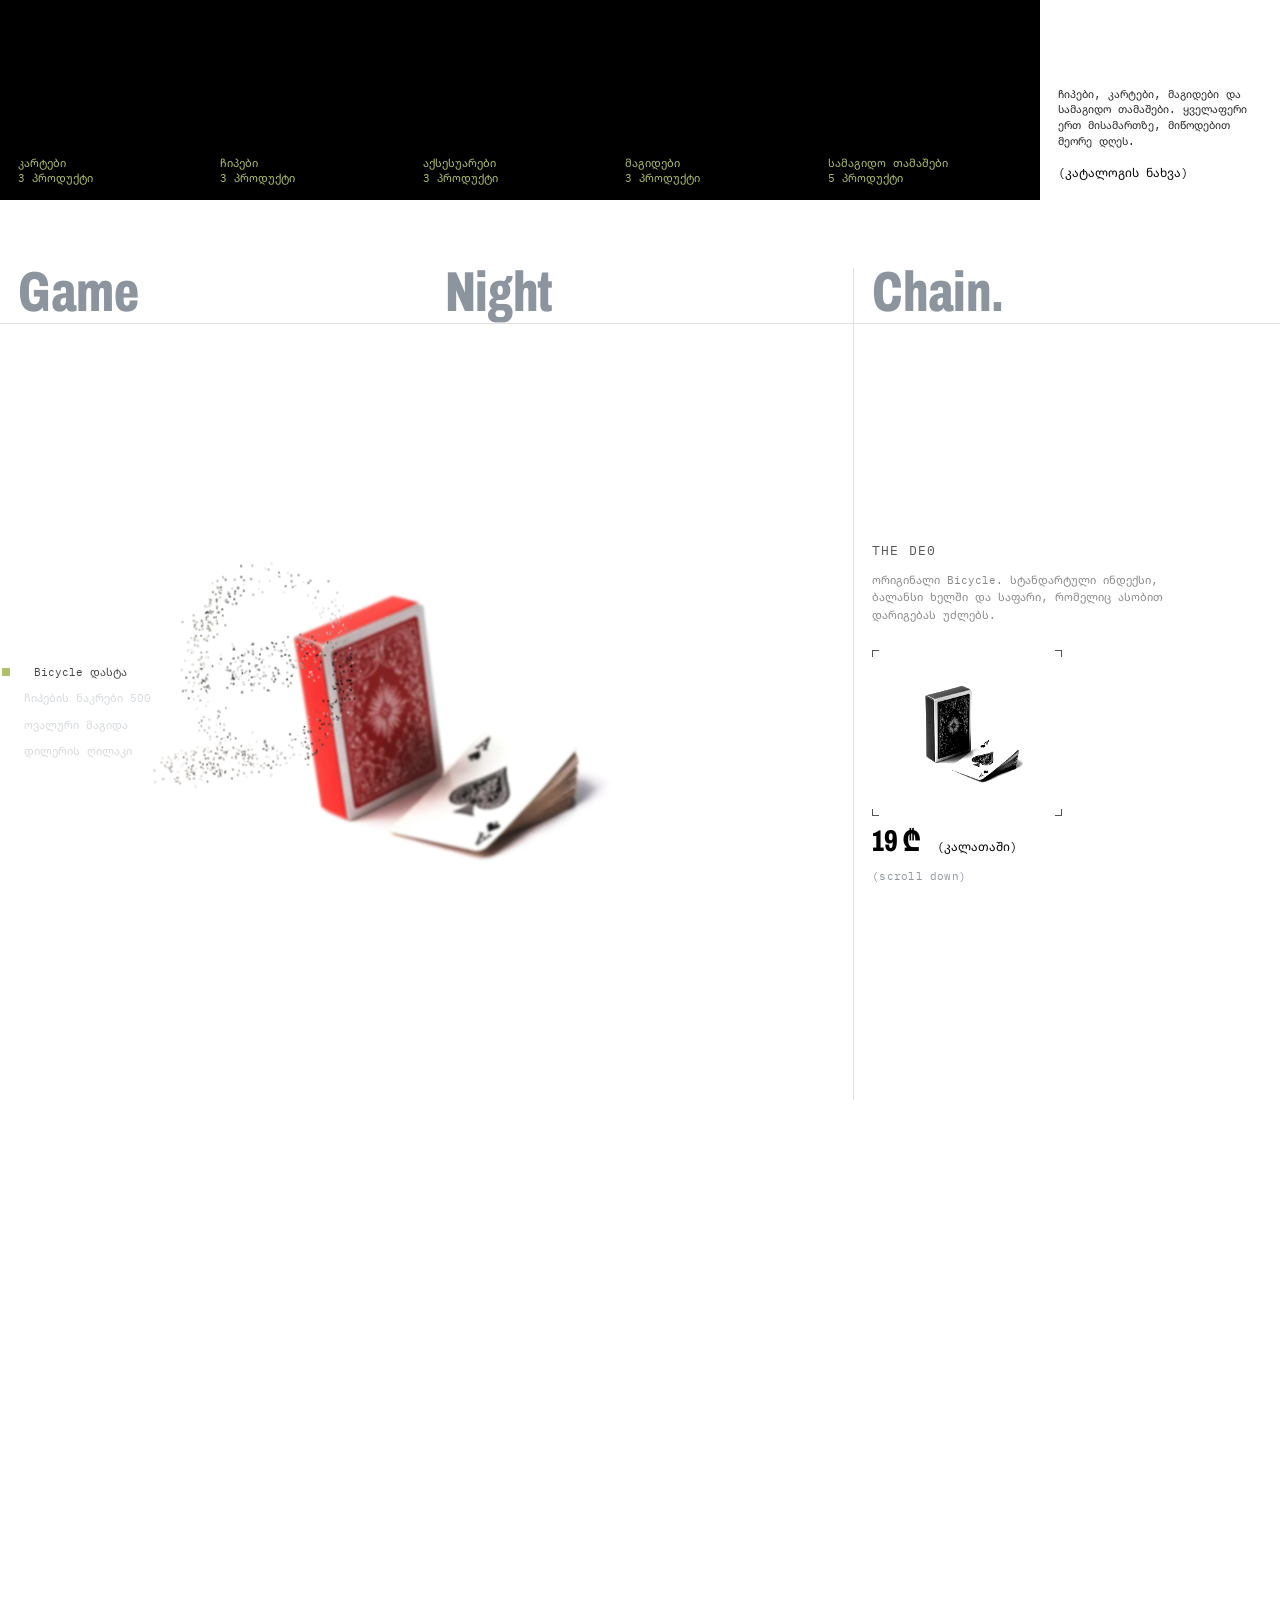
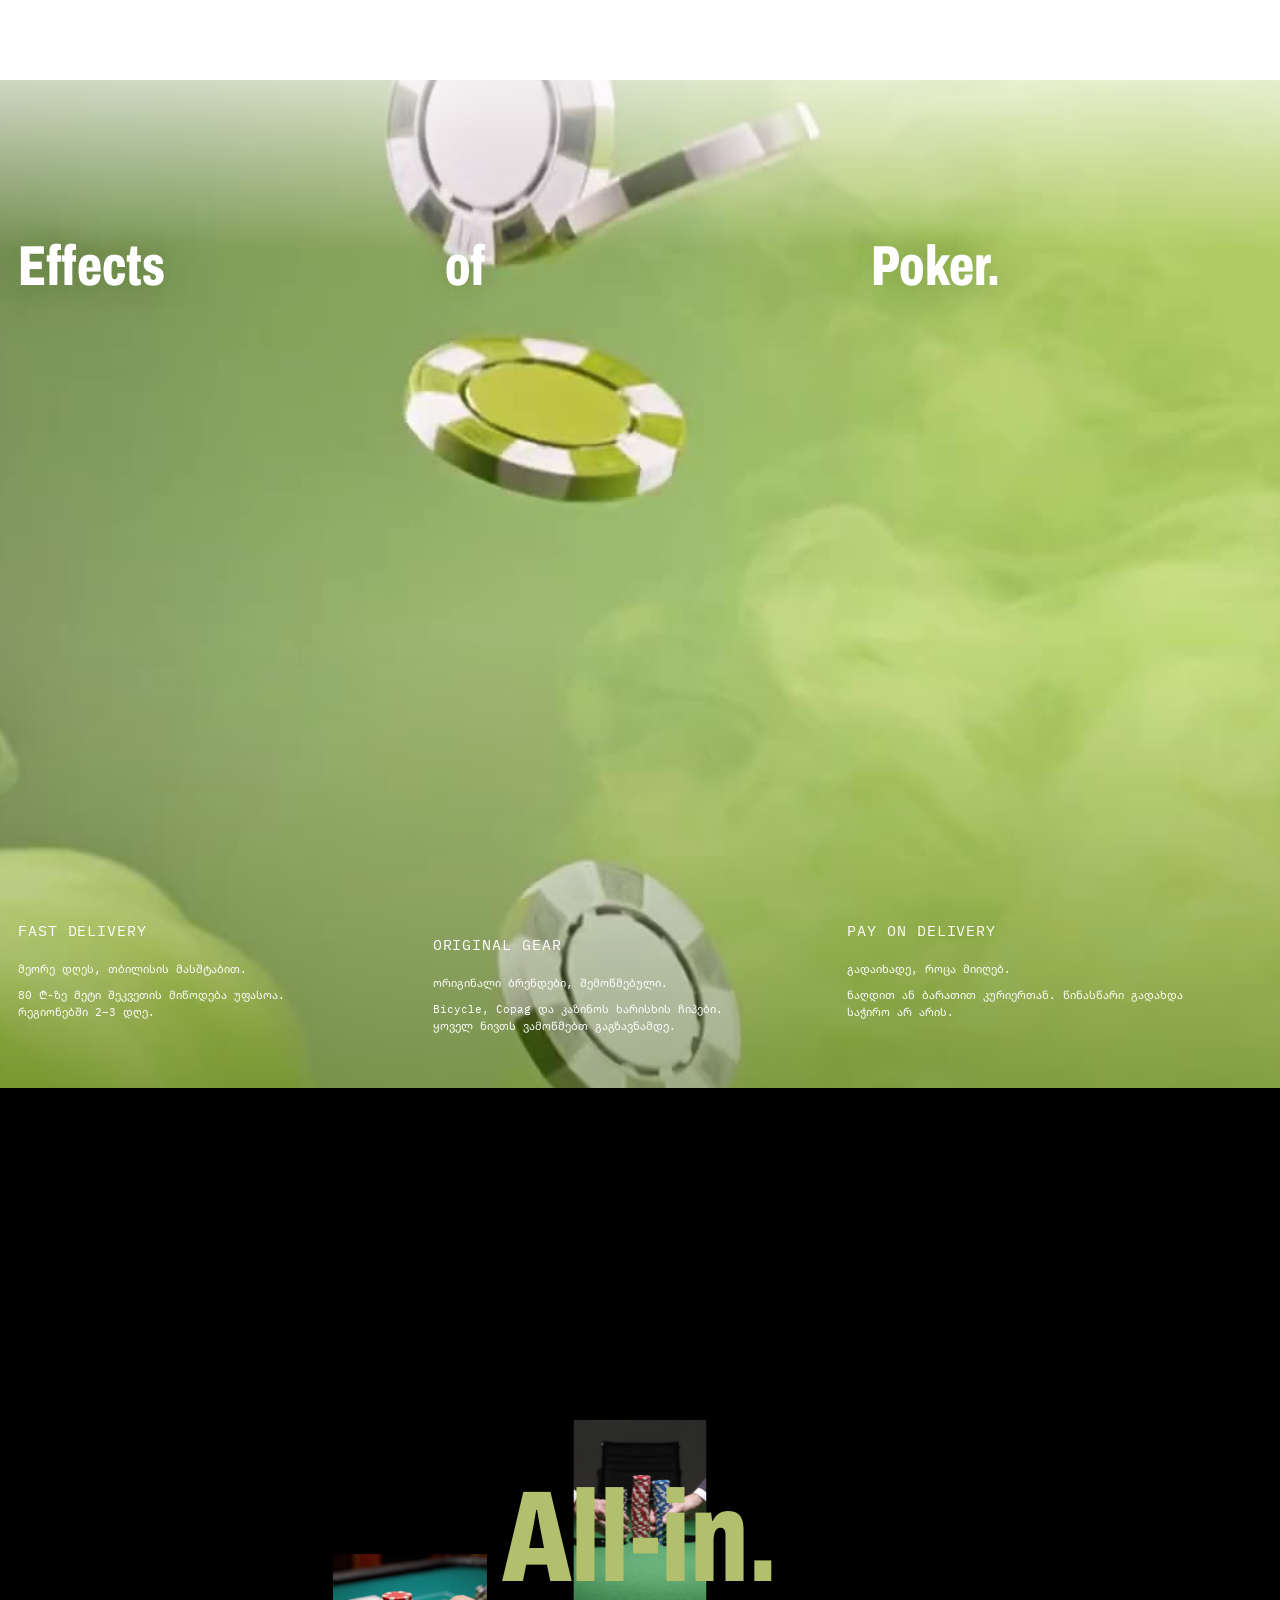
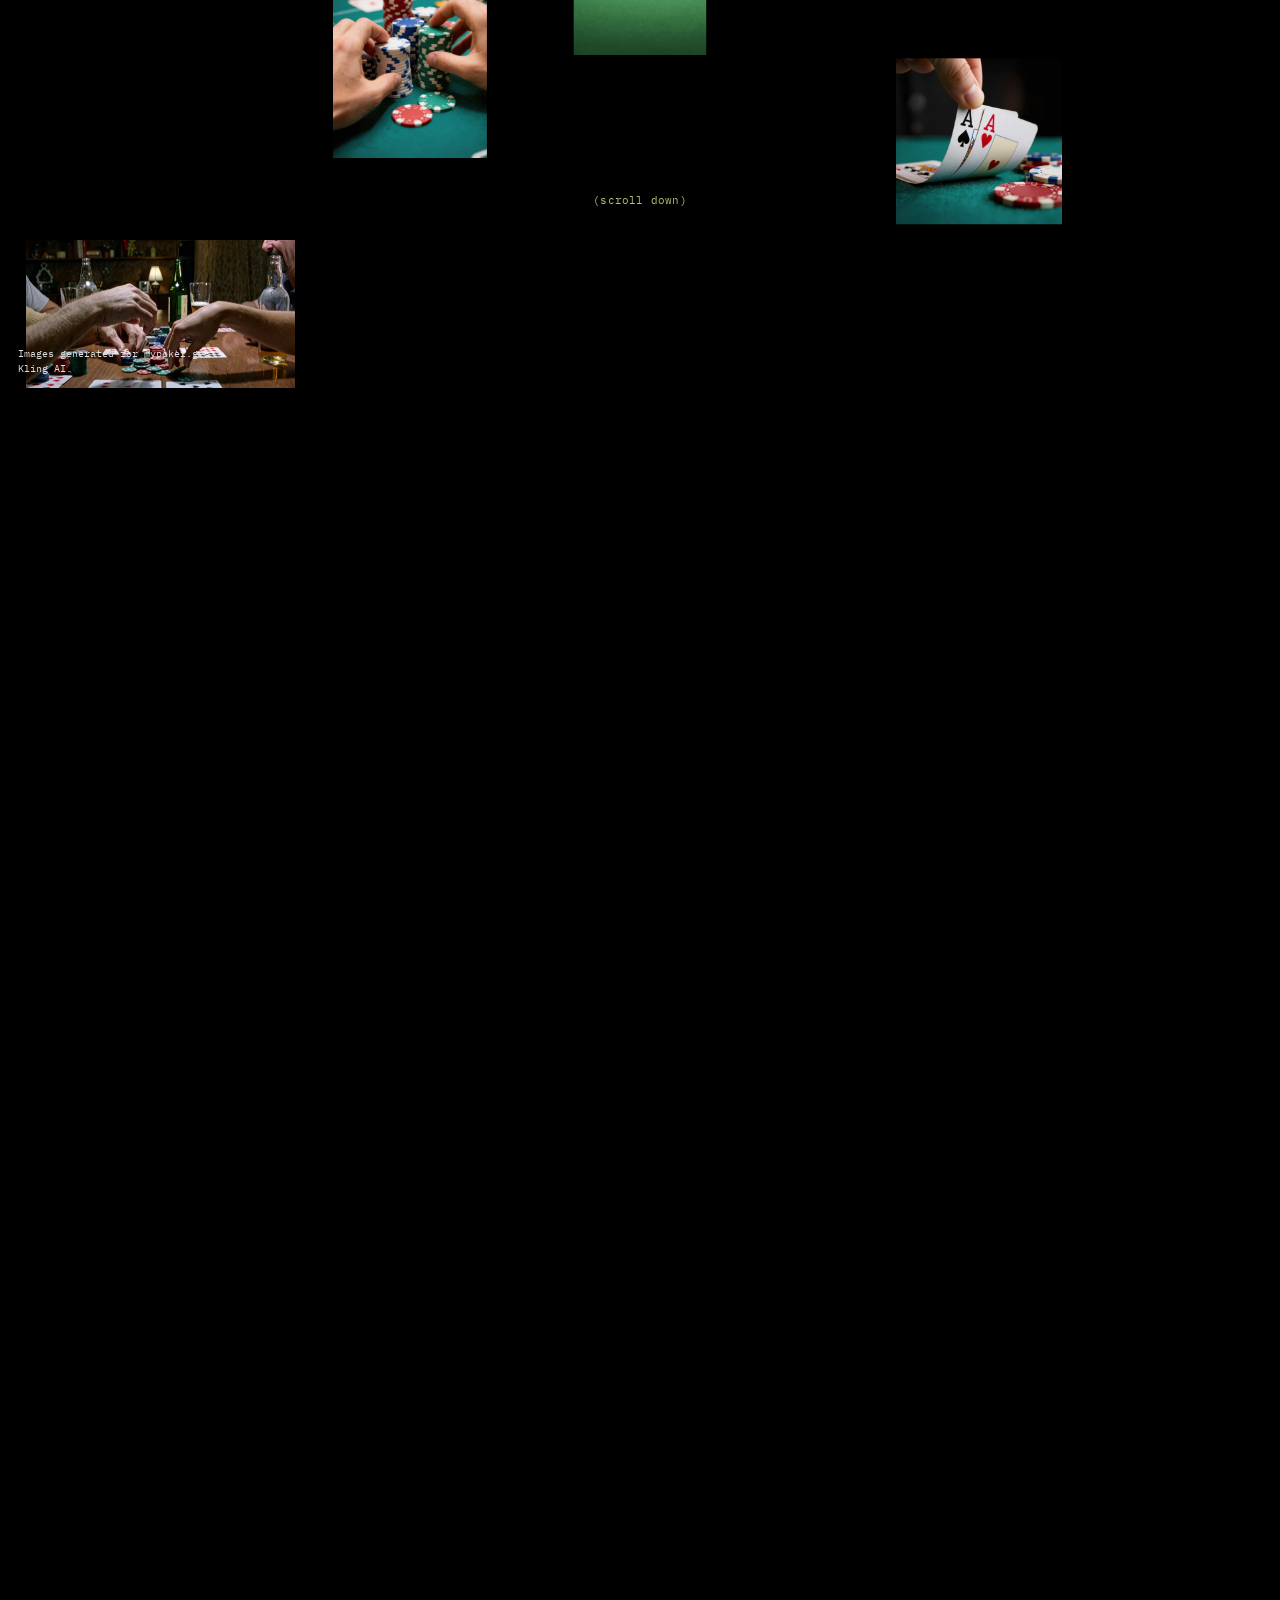
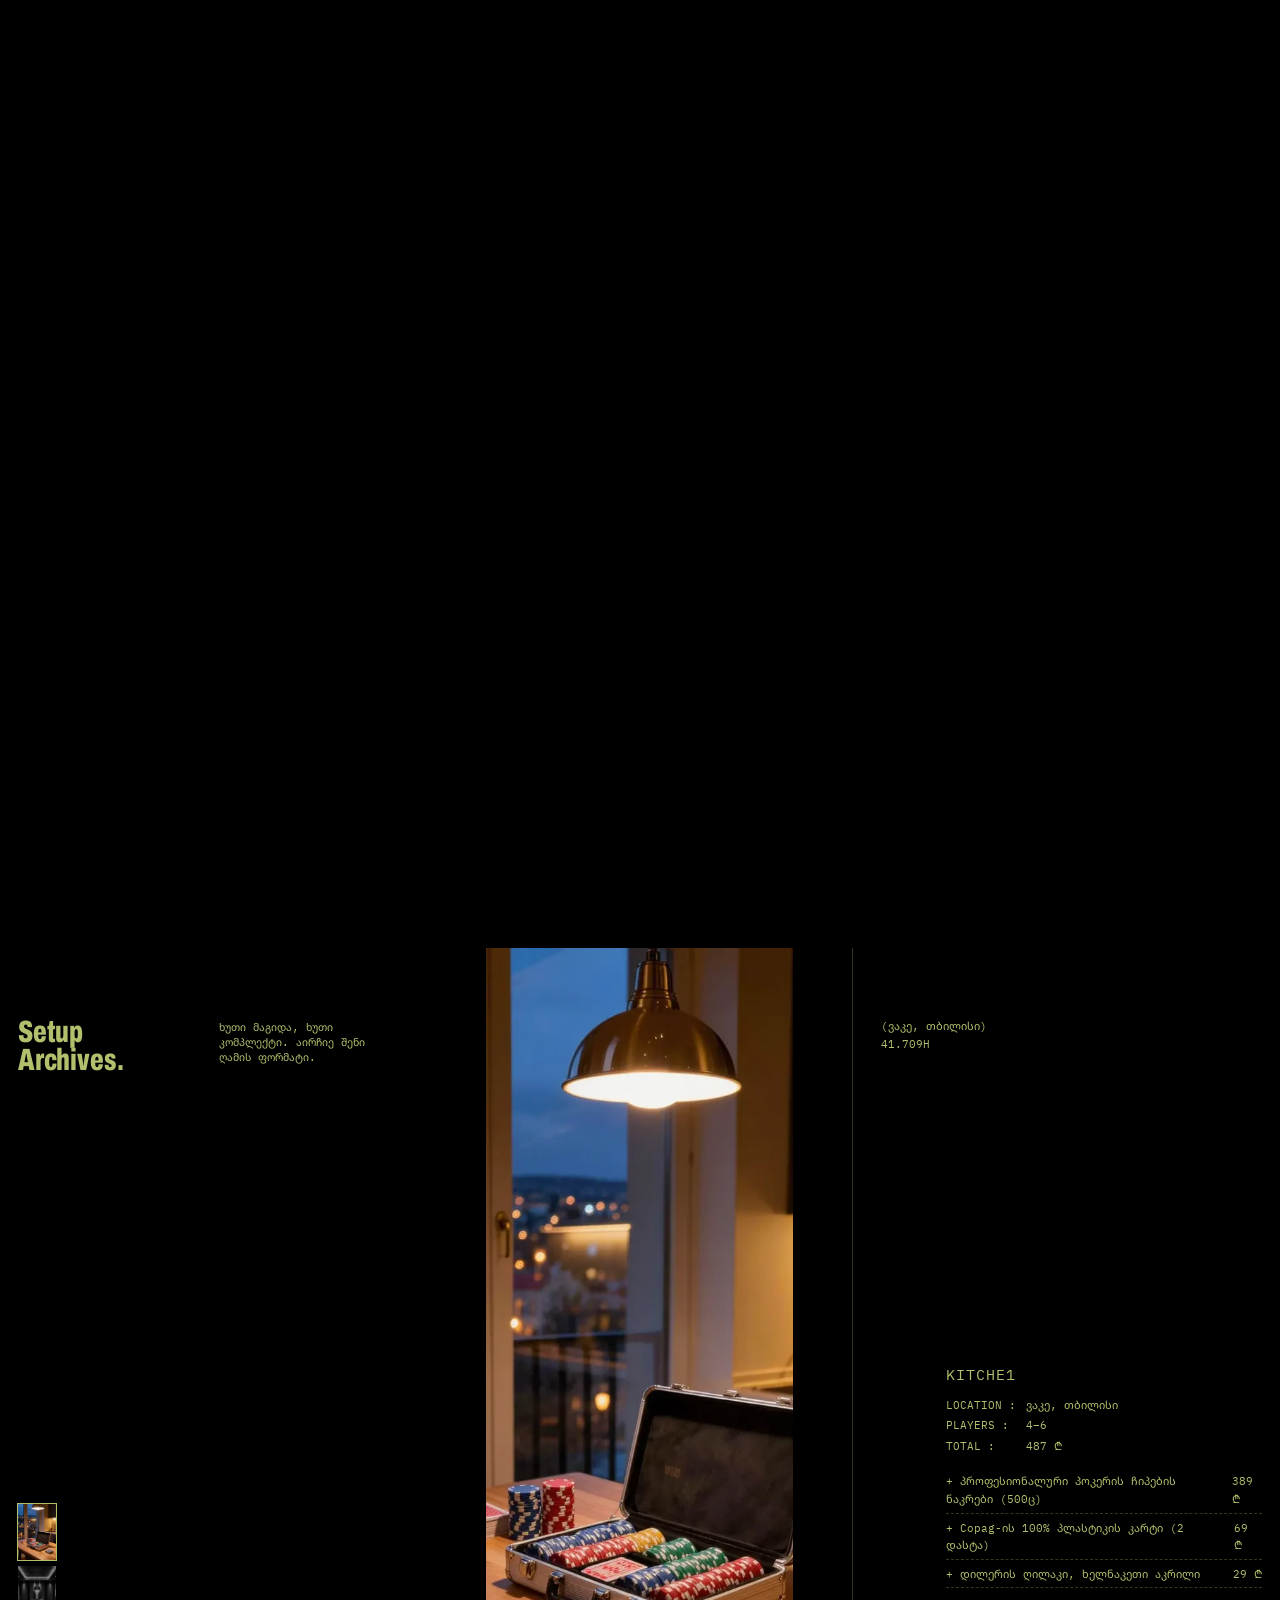
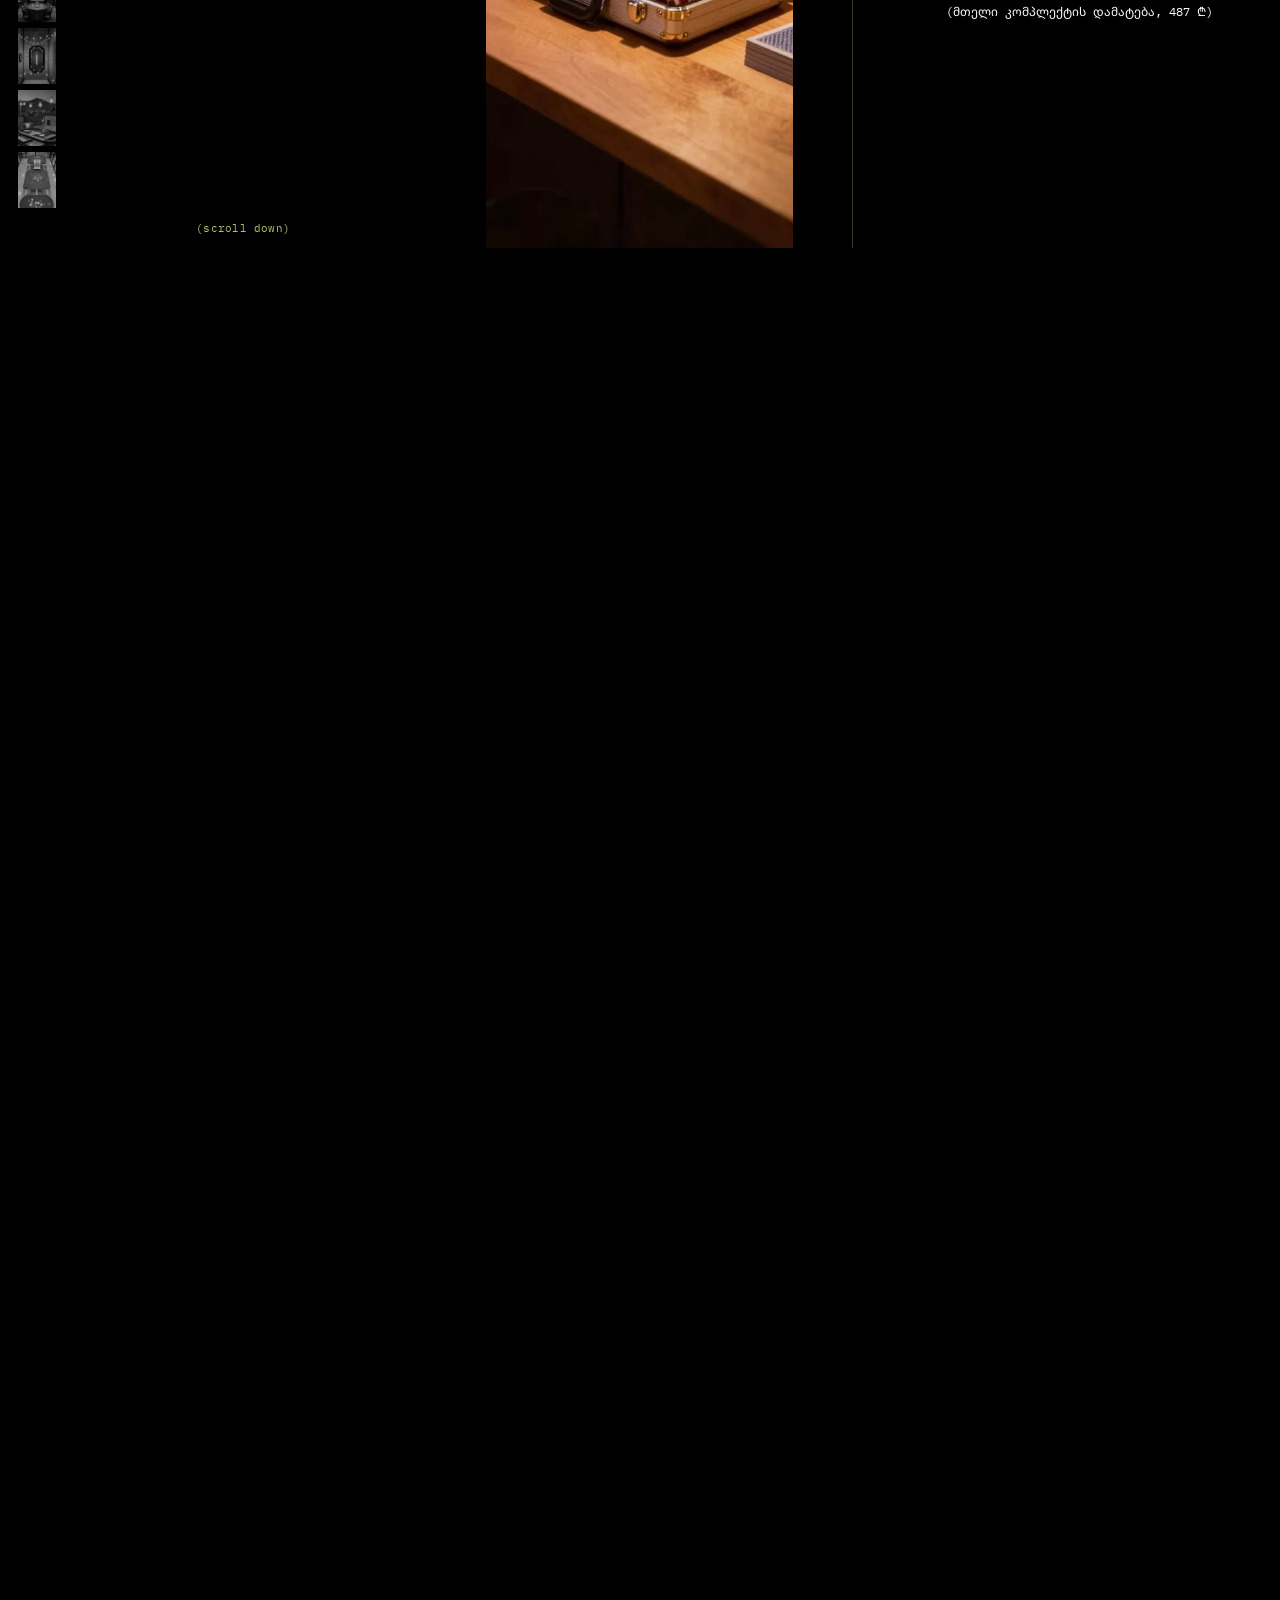
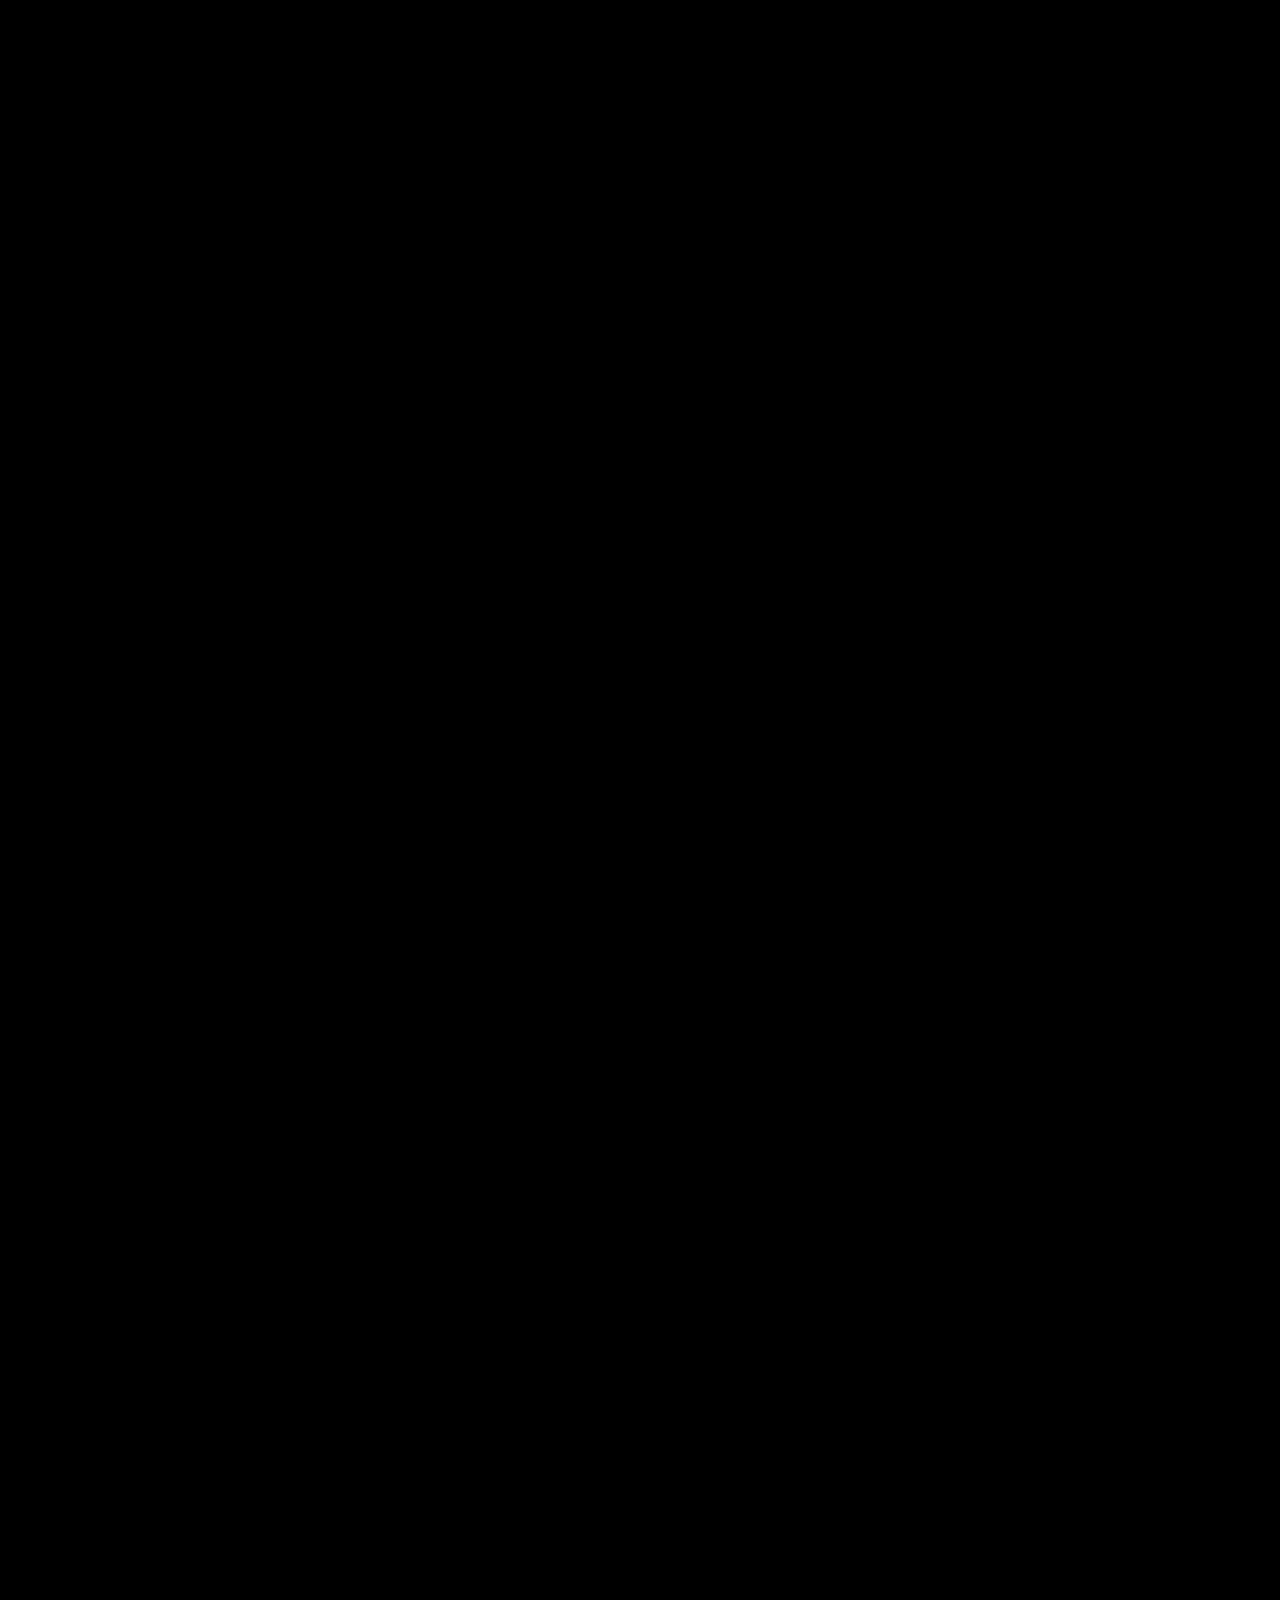
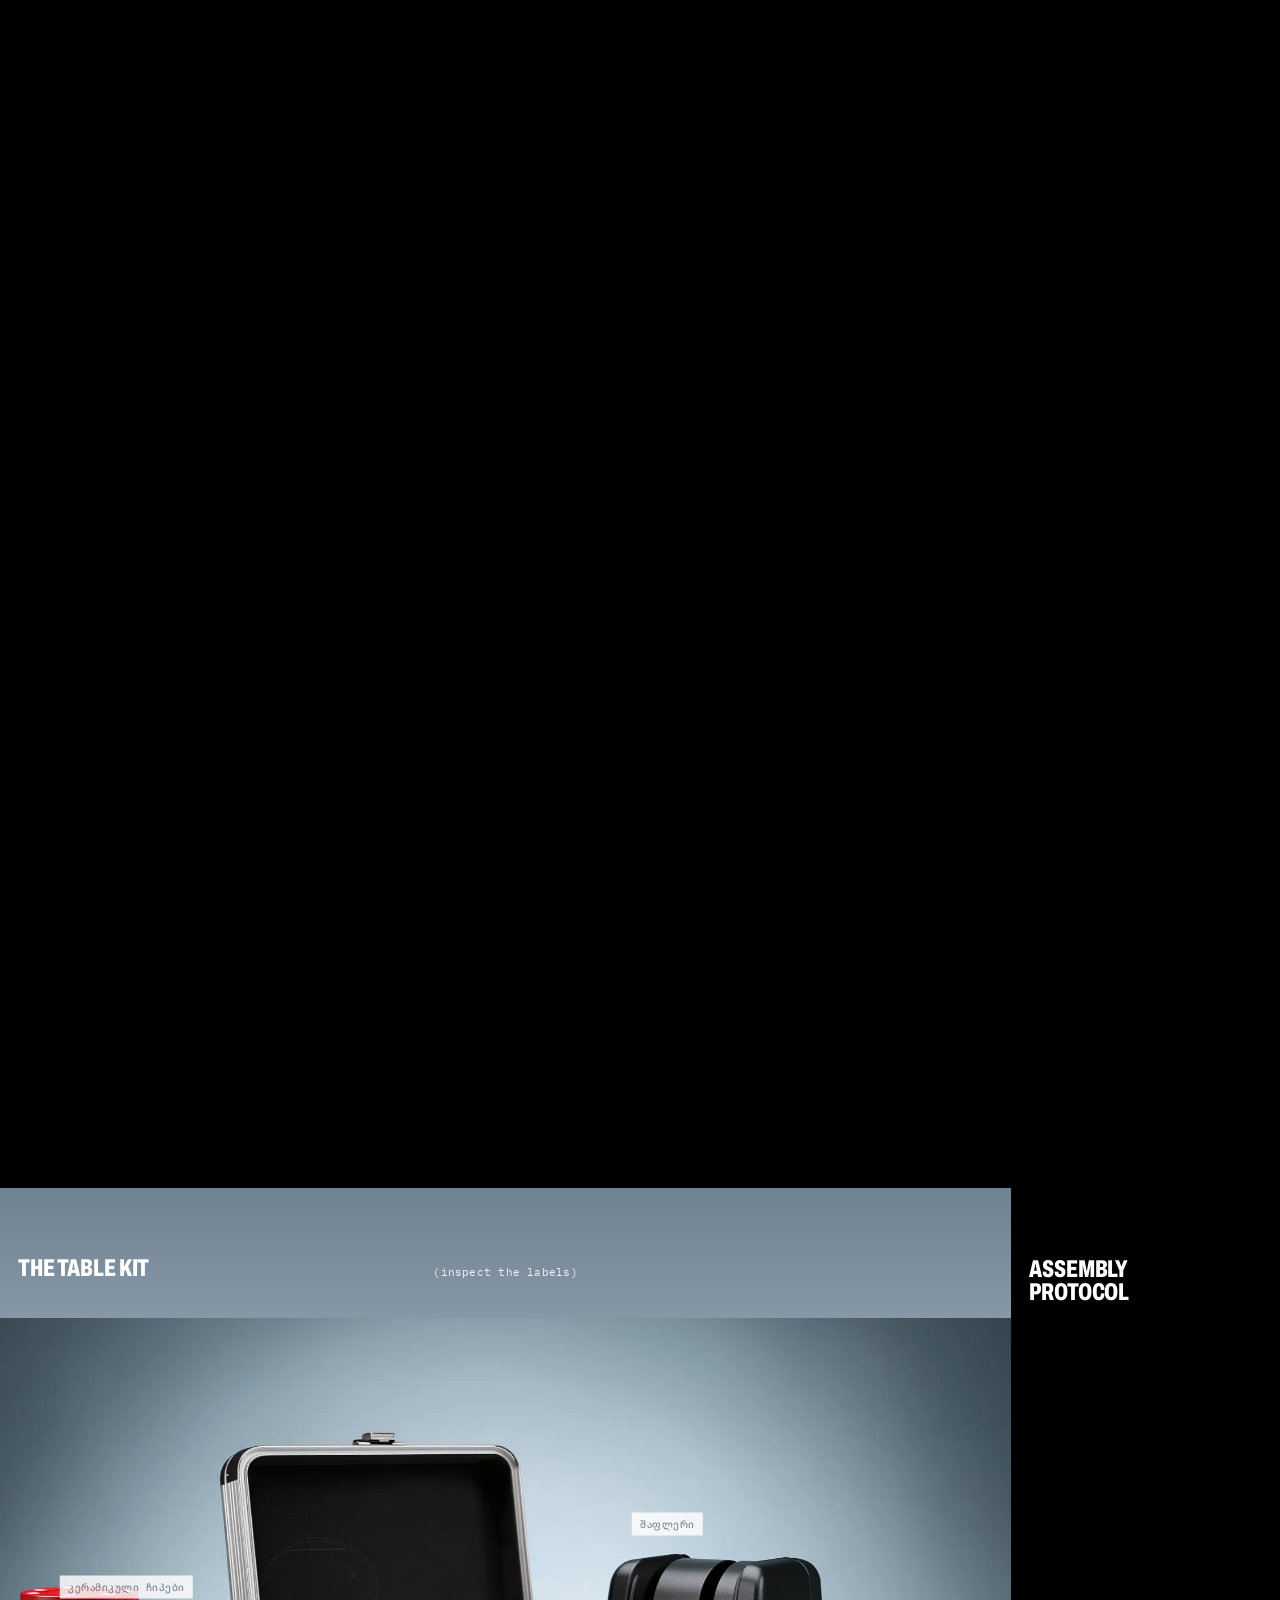
==== commit 32bf8b6d: "Name labels instead of numbers, borderless lang/cart, muted green - Hero captions show the product n" ====
--- a/index.html
+++ b/index.html
@@ -82,9 +82,9 @@
     <video class="fx__video" data-video src="assets/video/lime-smoke.mp4" poster="assets/video/lime-smoke.jpg" muted loop playsinline preload="none" aria-hidden="true"></video>
     <h2 class="tri tri--w d"><span>Effects</span><span>of</span><span>Poker.</span></h2>
     <div class="fx__cols mono">
-      <article><b>01</b><h3>FAST DELIVERY</h3><p data-tt="fx1a">მეორე დღეს, თბილისის მასშტაბით.</p><p data-tt="fx1b">80 ₾-ზე მეტი შეკვეთის მიწოდება უფასოა. რეგიონებში 2–3 დღე.</p></article>
-      <article><b>02</b><h3>ORIGINAL GEAR</h3><p data-tt="fx2a">ორიგინალი ბრენდები, შემოწმებული.</p><p data-tt="fx2b">Bicycle, Copag და კაზინოს ხარისხის ჩიპები. ყოველ ნივთს ვამოწმებთ გაგზავნამდე.</p></article>
-      <article><b>03</b><h3>PAY ON DELIVERY</h3><p data-tt="fx3a">გადაიხადე, როცა მიიღებ.</p><p data-tt="fx3b">ნაღდით ან ბარათით კურიერთან. წინასწარი გადახდა საჭირო არ არის.</p></article>
+      <article><h3>FAST DELIVERY</h3><p data-tt="fx1a">მეორე დღეს, თბილისის მასშტაბით.</p><p data-tt="fx1b">80 ₾-ზე მეტი შეკვეთის მიწოდება უფასოა. რეგიონებში 2–3 დღე.</p></article>
+      <article><h3>ORIGINAL GEAR</h3><p data-tt="fx2a">ორიგინალი ბრენდები, შემოწმებული.</p><p data-tt="fx2b">Bicycle, Copag და კაზინოს ხარისხის ჩიპები. ყოველ ნივთს ვამოწმებთ გაგზავნამდე.</p></article>
+      <article><h3>PAY ON DELIVERY</h3><p data-tt="fx3a">გადაიხადე, როცა მიიღებ.</p><p data-tt="fx3b">ნაღდით ან ბარათით კურიერთან. წინასწარი გადახდა საჭირო არ არის.</p></article>
     </div>
   </section>
 
@@ -149,7 +149,7 @@
       <div class="proc__visual" data-proc-visual></div>
       <p class="hint proc__flash" data-tt="flash">(move here to turn on flashlight)</p>
       <div class="proc__step mono">
-        <p data-proc-n>STEP 01</p>
+        <p data-proc-n hidden></p>
         <p class="proc__name" data-proc-name>SHUFFLE</p>
         <p class="proc__d" data-proc-d></p>
         <button class="paren proc__buy" type="button" data-proc-buy></button>
--- a/css/base.css
+++ b/css/base.css
@@ -9,9 +9,11 @@
   --steel-2: #d6dbdf;
   --grey: #8c959e;
   --grey-2: #c4cad0;
-  --lime: #b4f03c;
-  --lime-2: #9edc1f;
-  --olive: #6f9b17;
+  --lime: #b2c06e;
+  --lime-2: #9dac5a;
+  --card-lime: #b9c67c;
+  --card-olive: #7e8d47;
+  --olive: #7e8d47;
   --red: #e0142c;
   --line: rgba(0, 0, 0, .12);
   --line-d: rgba(255, 255, 255, .16);
@@ -84,7 +86,7 @@
   font-weight: 800;
   font-size: 24px;
   letter-spacing: .02em;
-  box-shadow: 0 0 0 1px #000, 0 10px 30px -12px rgba(150, 220, 20, .8);
+  box-shadow: 0 0 0 1px #000;
   transition: background-color var(--m-150) var(--ease-out), color var(--m-150) var(--ease-out), transform var(--m-150) var(--ease-out);
 }
 .hud__cat sup { align-self: flex-start; margin-top: 8px; font-family: var(--f-mono); font-size: 10px; font-weight: 500; }
@@ -92,13 +94,18 @@
 .hud__cat:active { transform: scale(.98); }
 .hud__cat[aria-current="page"]::after { content: ""; position: absolute; left: 30px; right: 30px; bottom: 8px; height: 2px; background: currentColor; }
 .hud__end { justify-self: end; display: flex; align-items: center; gap: 6px; }
-.hud__lang { display: flex; height: 38px; background: #000; }
-.hud__lang button { padding: 0 9px; border: 0; background: none; color: #777; font-family: var(--f-mono); font-size: 11px; }
-.hud__lang button.is-on { color: #fff; }
-.hud__cart { position: relative; display: inline-flex; align-items: center; gap: 6px; height: 38px; padding: 0 12px; border: 0; background: #000; color: #fff; font-family: var(--f-mono); font-size: 12px; }
+.hud__lang, .hud__cart { --hud-fg: #111; --hud-dim: rgba(0, 0, 0, .45); text-shadow: 0 0 6px rgba(255, 255, 255, .9), 0 0 2px rgba(255, 255, 255, .9); }
+.hud__lang.is-dark, .hud__cart.is-dark { --hud-fg: #fff; --hud-dim: rgba(255, 255, 255, .5); text-shadow: 0 0 6px rgba(0, 0, 0, .9), 0 0 2px rgba(0, 0, 0, .9); }
+.hud__cart svg { filter: drop-shadow(0 0 3px rgba(255, 255, 255, .8)); }
+.hud__cart.is-dark svg { filter: drop-shadow(0 0 3px rgba(0, 0, 0, .8)); }
+.hud__lang { display: flex; height: 38px; align-items: center; }
+.hud__lang button { padding: 0 6px; border: 0; background: none; color: var(--hud-dim); font-family: var(--f-mono); font-size: 12px; font-weight: 500; transition: color var(--m-200) var(--ease-out); }
+.hud__lang button.is-on { color: var(--hud-fg); text-decoration: underline; text-underline-offset: 4px; }
+.hud__lang button:hover { color: var(--hud-fg); }
+.hud__cart { position: relative; display: inline-flex; align-items: center; gap: 6px; height: 38px; padding: 0 8px; border: 0; background: none; color: var(--hud-fg); font-family: var(--f-mono); font-size: 13px; font-weight: 500; transition: color var(--m-200) var(--ease-out); }
 .hud__cart svg { width: 18px; height: 18px; fill: none; stroke: currentColor; stroke-width: 1.7; stroke-linecap: round; stroke-linejoin: round; }
 .hud__cart b { font-weight: 500; min-width: 1ch; }
-.hud__cart:hover { color: var(--lime); }
+.hud__cart:hover { opacity: .7; }
 .hud__call { display: inline-flex; align-items: center; gap: 10px; height: 46px; padding: 0 16px 0 6px; background: var(--red); color: #fff; text-decoration: none; font-family: var(--f-mono); font-size: 14px; font-weight: 500; letter-spacing: .02em; line-height: 1.15; box-shadow: 0 10px 30px -12px rgba(224, 20, 44, .8); transition: background-color var(--m-150) var(--ease-out); }
 .hud__call small { display: block; font-size: 10px; font-weight: 400; opacity: .85; letter-spacing: 0; }
 .hud__call i { position: relative; display: grid; place-items: center; width: 34px; height: 34px; background: #fff; color: var(--red); border-radius: 50%; }
--- a/css/home.css
+++ b/css/home.css
@@ -64,8 +64,8 @@
   will-change: transform;
   box-shadow: 0 0 0 1px rgba(0, 0, 0, .25);
 }
-.fc--lime { background: #b2ee2e; }
-.fc--olive { background: #6f9b12; }
+.fc--lime { background: var(--card-lime); }
+.fc--olive { background: var(--card-olive); }
 .fc--paper { background: #dde1e4; }
 .fc--steel { background: #9ba7b2; }
 .fc__head { position: relative; z-index: 2; display: flex; align-items: baseline; gap: clamp(14px, 2.6vw, 50px); padding-bottom: 3px; border-bottom: 1px solid rgba(0, 0, 0, .7); font-size: clamp(13px, 1.3vw, 22px); letter-spacing: .06em; line-height: 1.12; }
@@ -172,14 +172,14 @@
 .arch__strip { will-change: transform; }
 .arch__strip img { width: 100%; height: 100svh; object-fit: cover; display: block; }
 .arch__right { position: relative; padding: 70px var(--g) 20px calc(var(--g) * 2); font-size: 11px; line-height: 1.6; }
-.arch__right::before { content: ""; position: absolute; left: 12%; top: 0; bottom: 0; border-left: 1px solid rgba(180, 240, 60, .25); }
+.arch__right::before { content: ""; position: absolute; left: 12%; top: 0; bottom: 0; border-left: 1px solid rgba(168, 185, 107, .3); }
 .arch__right > * { margin-left: 12%; }
 .arch__info { position: absolute; top: 46%; left: 0; right: var(--g); padding-left: calc(12% + var(--g) * 2); }
 .arch__name { font-size: clamp(14px, 1.2vw, 18px); letter-spacing: .06em; min-height: 1.5em; margin-bottom: 10px; }
 .arch__dl { display: grid; grid-template-columns: auto 1fr; gap: 3px 10px; margin-bottom: 14px; }
 .arch__dl dt::after { content: " :"; }
 .arch__kit { display: grid; gap: 2px; margin-bottom: 14px; max-width: 46ch; }
-.arch__kit button { width: 100%; display: flex; justify-content: space-between; gap: 12px; padding: 4px 0; border: 0; border-bottom: 1px dashed rgba(180, 240, 60, .25); background: none; color: inherit; font: inherit; text-align: left; transition: color var(--m-150); }
+.arch__kit button { width: 100%; display: flex; justify-content: space-between; gap: 12px; padding: 4px 0; border: 0; border-bottom: 1px dashed rgba(168, 185, 107, .3); background: none; color: inherit; font: inherit; text-align: left; transition: color var(--m-150); }
 .arch__kit button:hover { color: #fff; }
 .arch__kit button span:first-child::before { content: "+ "; }
 .arch__addall { color: #fff; }
@@ -194,9 +194,8 @@
 .kit__canvas > img { width: 100%; height: auto; will-change: transform; }
 .tag { position: absolute; left: var(--lx); top: var(--ly); display: inline-flex; gap: 1px; padding: 0; border: 0; background: none; font-family: var(--f-mono); font-size: 10px; letter-spacing: .05em; transform: translate(-50%, -50%); z-index: 2; }
 .tag > span { padding: 4px 8px; background: rgba(255, 255, 255, .82); color: #6b7680; transition: background-color var(--m-150), color var(--m-150); }
-.tag > span:first-child { background: rgba(110, 124, 136, .85); color: #fff; padding: 4px 6px; }
 .tag:hover > span, .tag.is-on > span { background: #fff; color: #111; }
-.tag:hover > span:first-child, .tag.is-on > span:first-child { background: #000; color: var(--lime); }
+.tag:hover > span:first-child, .tag.is-on > span:first-child { background: #000; color: #fff; }
 .tag__pop { position: absolute !important; left: 50%; bottom: calc(100% + 8px); width: 130px; aspect-ratio: 1; padding: 0 !important; background: rgba(255, 255, 255, .92) !important; opacity: 0; transform: translate(-50%, 6px); pointer-events: none; transition: opacity var(--m-200) var(--ease-out), transform var(--m-200) var(--ease-out); }
 .tag__pop img { width: 100%; height: 100%; object-fit: contain; mix-blend-mode: multiply; padding: 10px; }
 .tag__pop em { position: absolute; left: 6px; bottom: 4px; font-style: normal; font-size: 10px; color: #111; }
@@ -286,7 +285,6 @@
   .kit__hint { display: none; }
   .tag { font-size: 8px; }
   .tag > span { padding: 3px 4px; }
-  .tag > span:nth-child(2) { display: none; }
   .tag__pop { width: 96px; }
   .kit__side { gap: 18px; padding-top: 22px; }
 
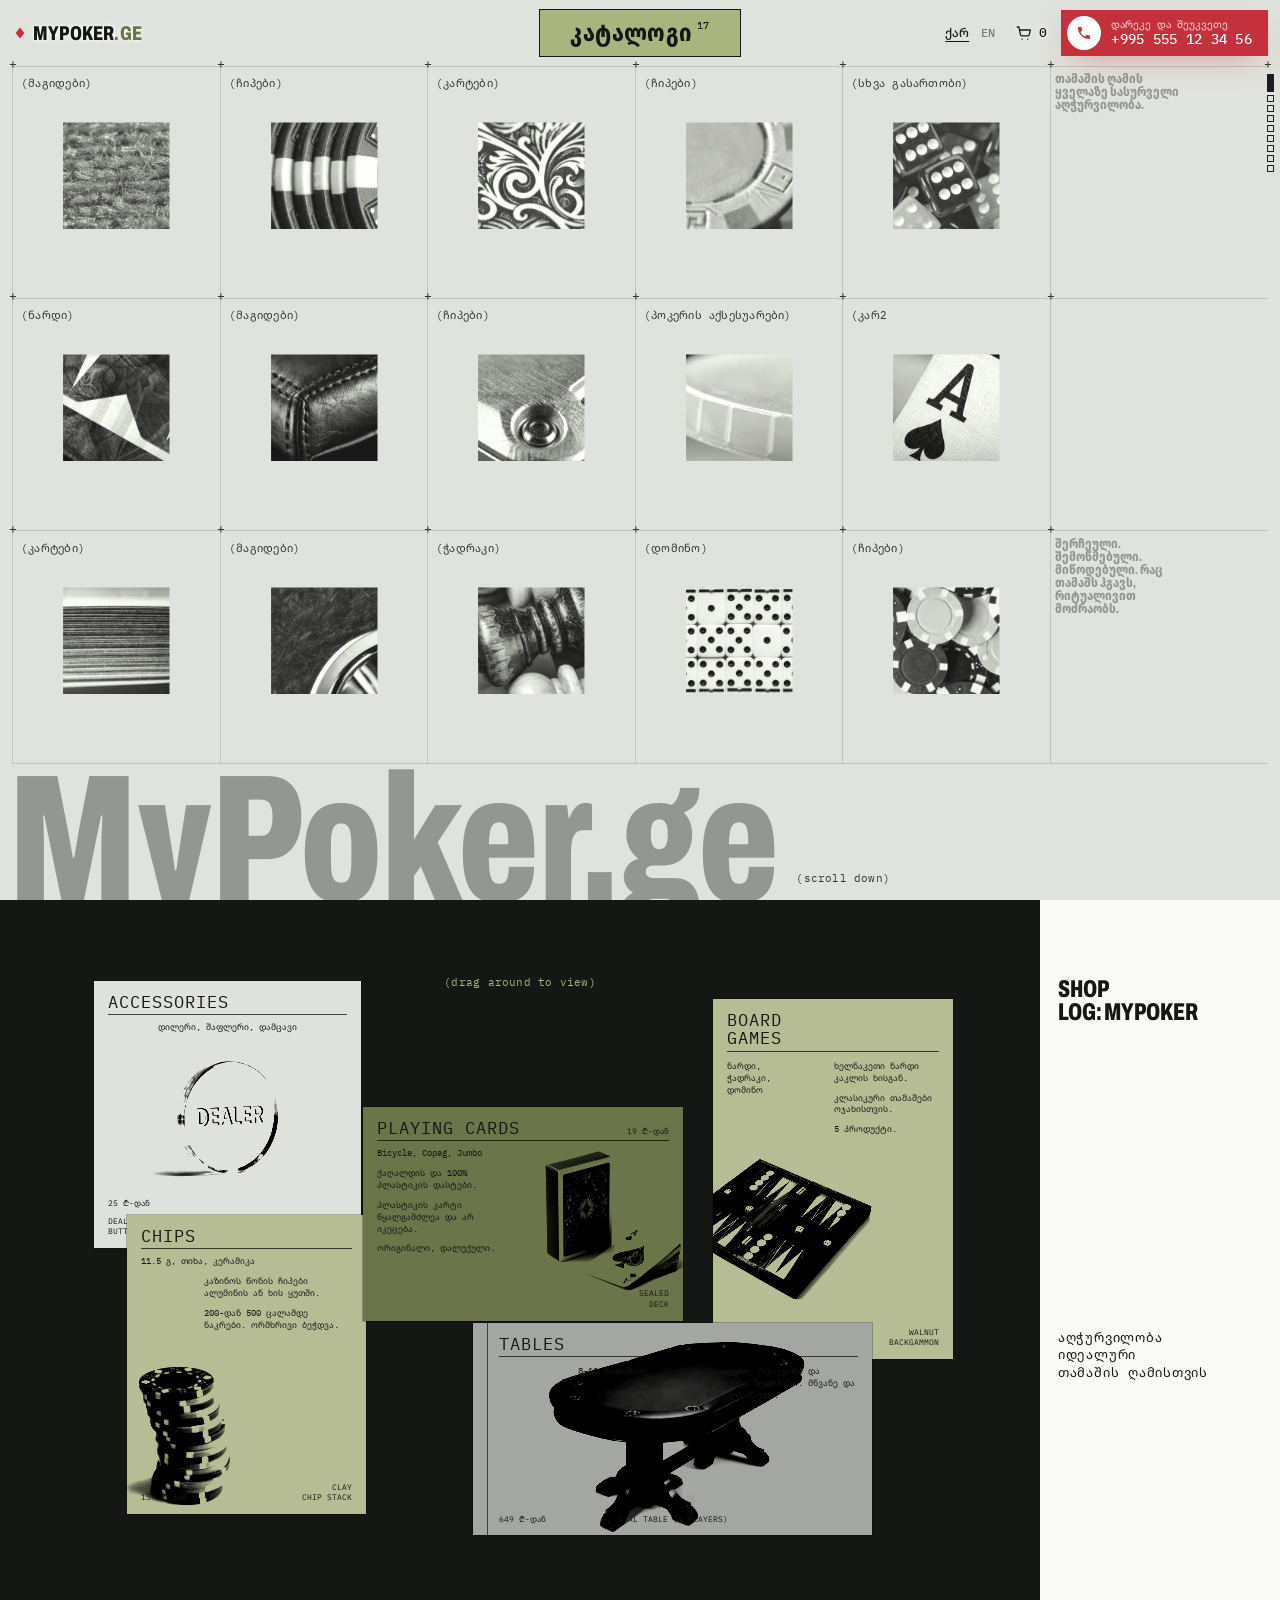
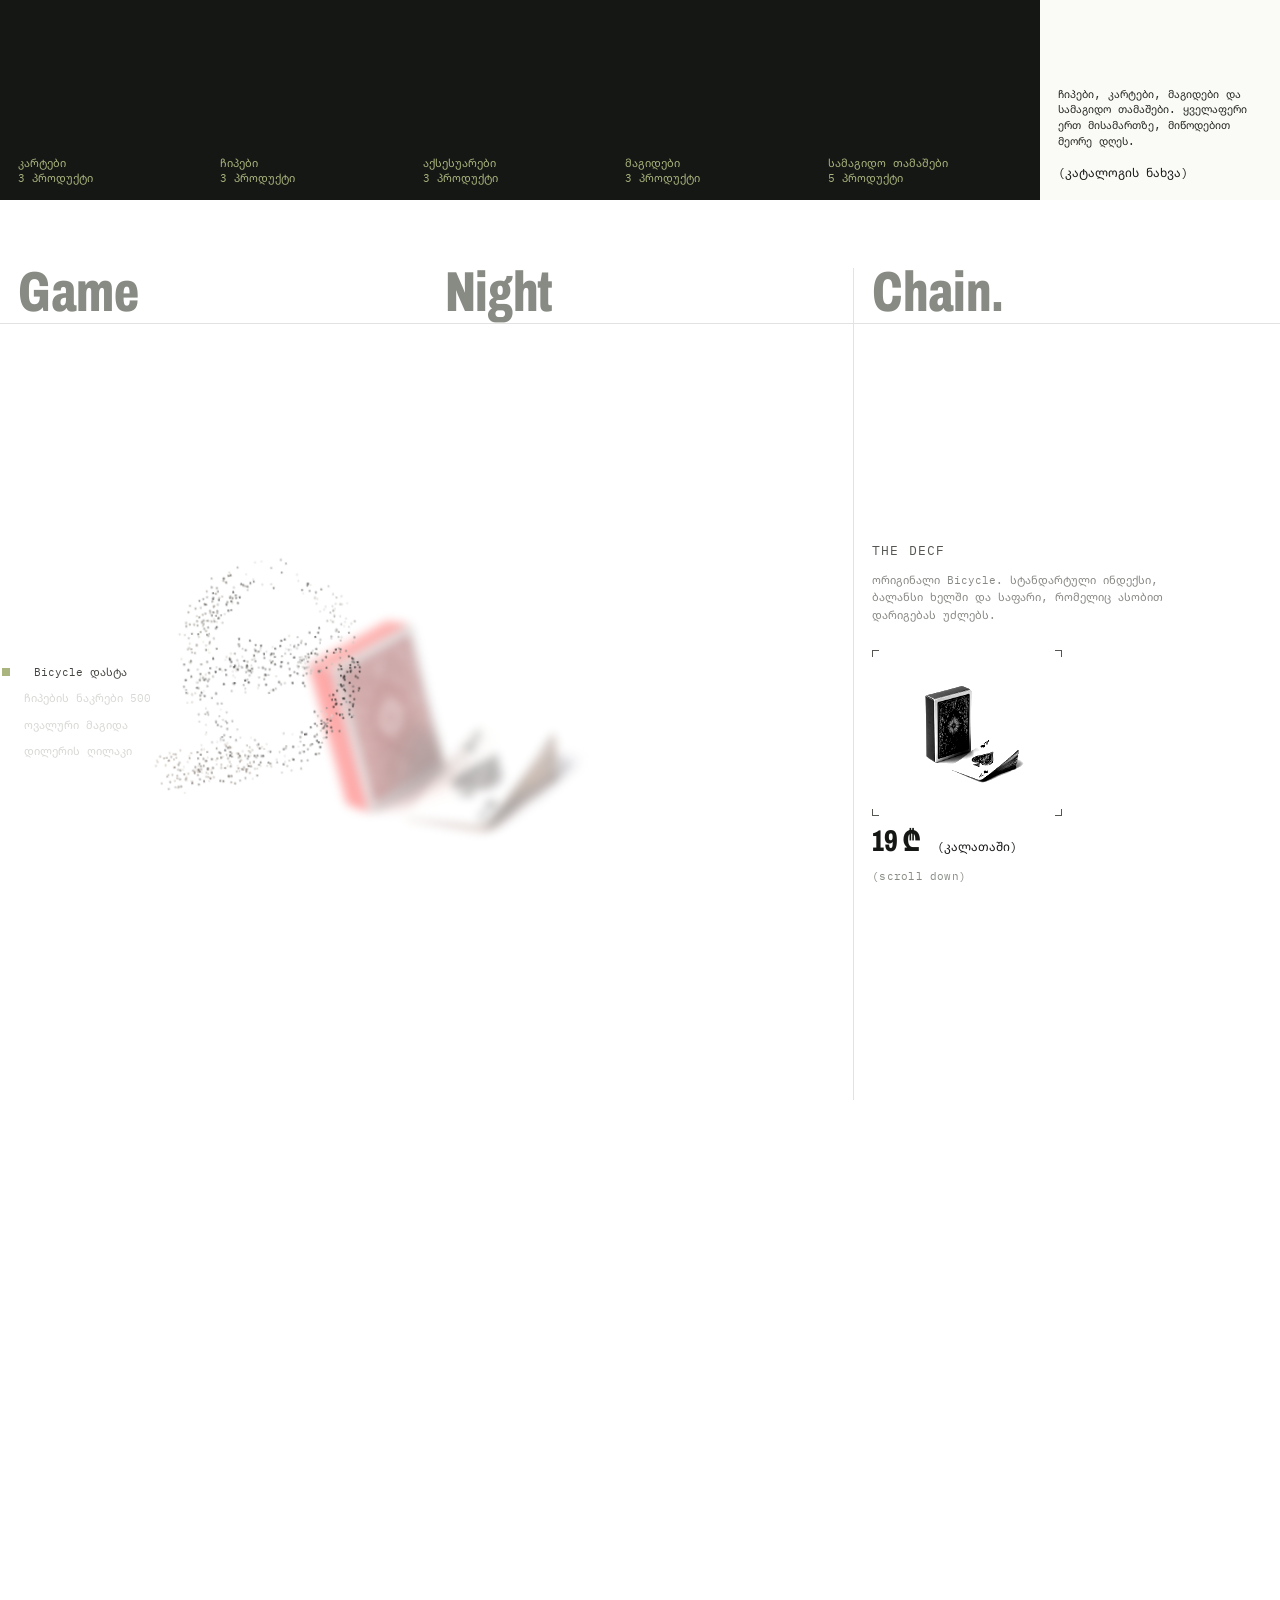
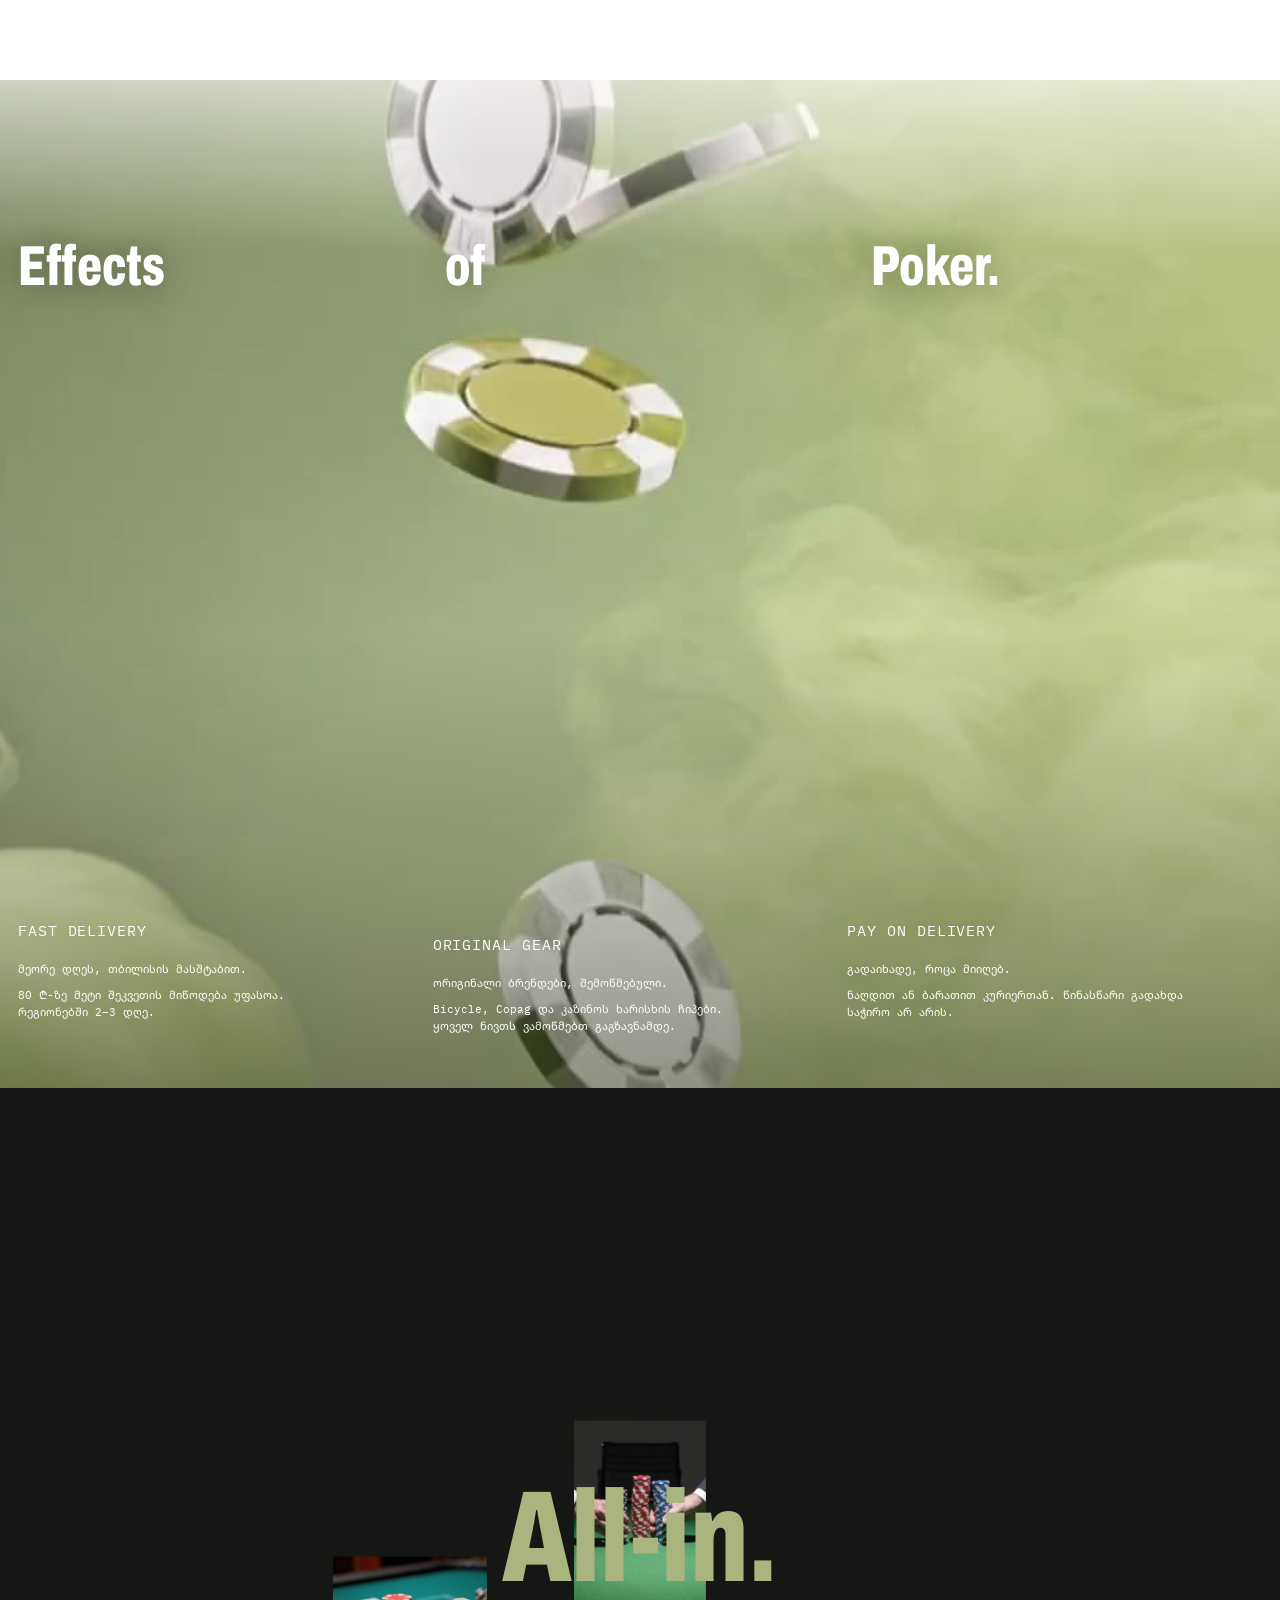
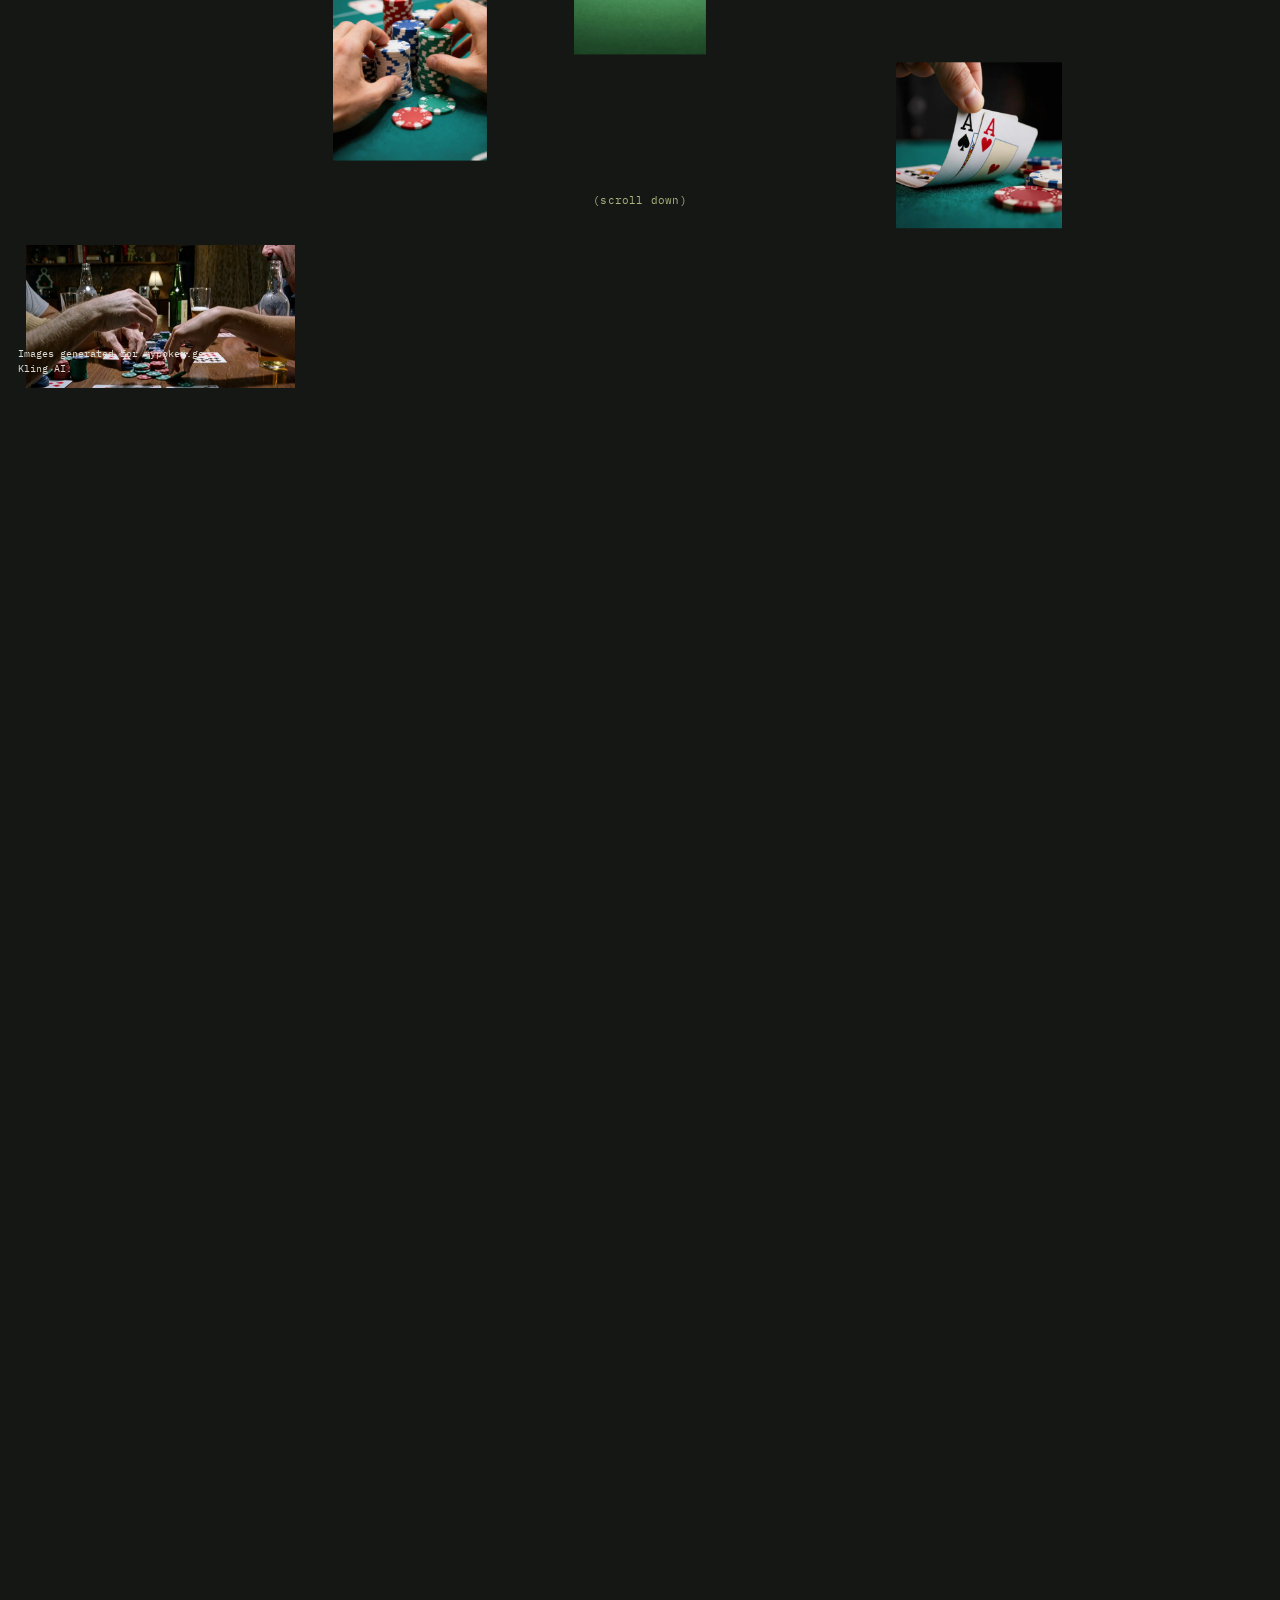
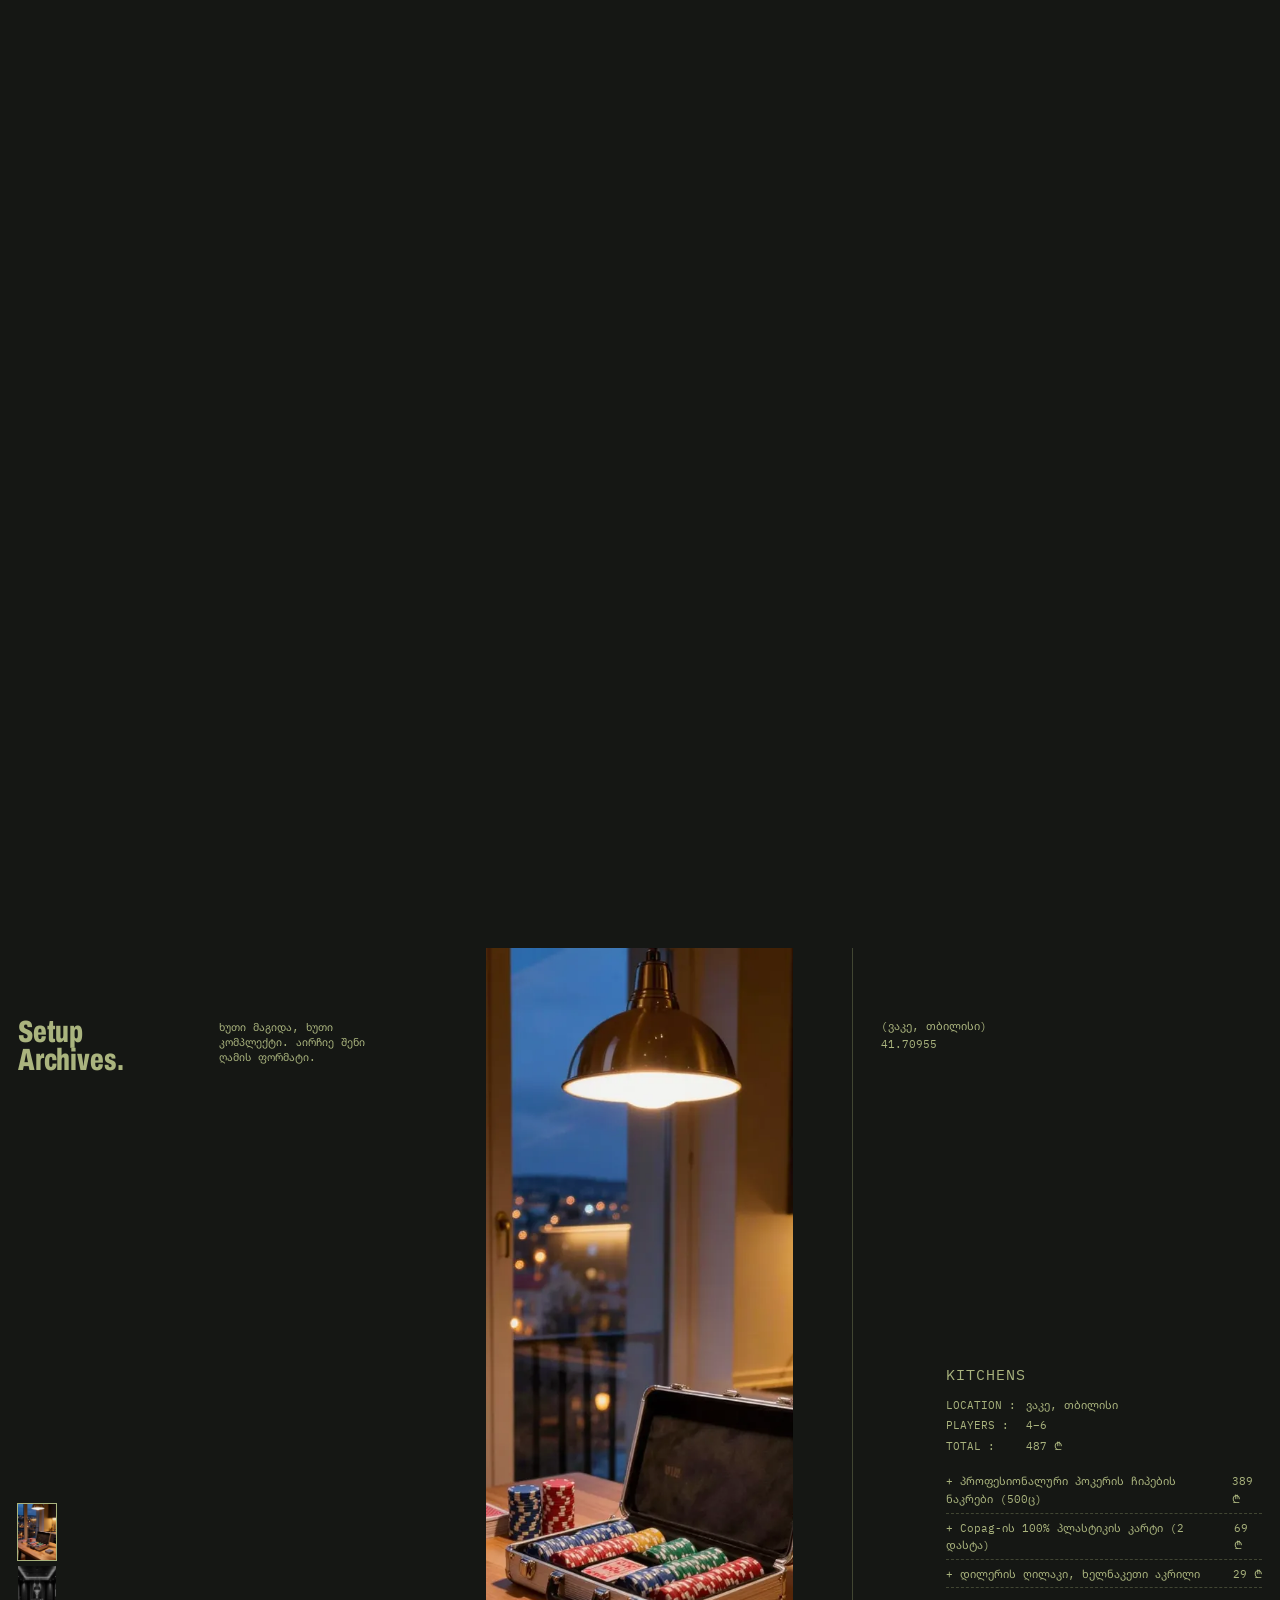
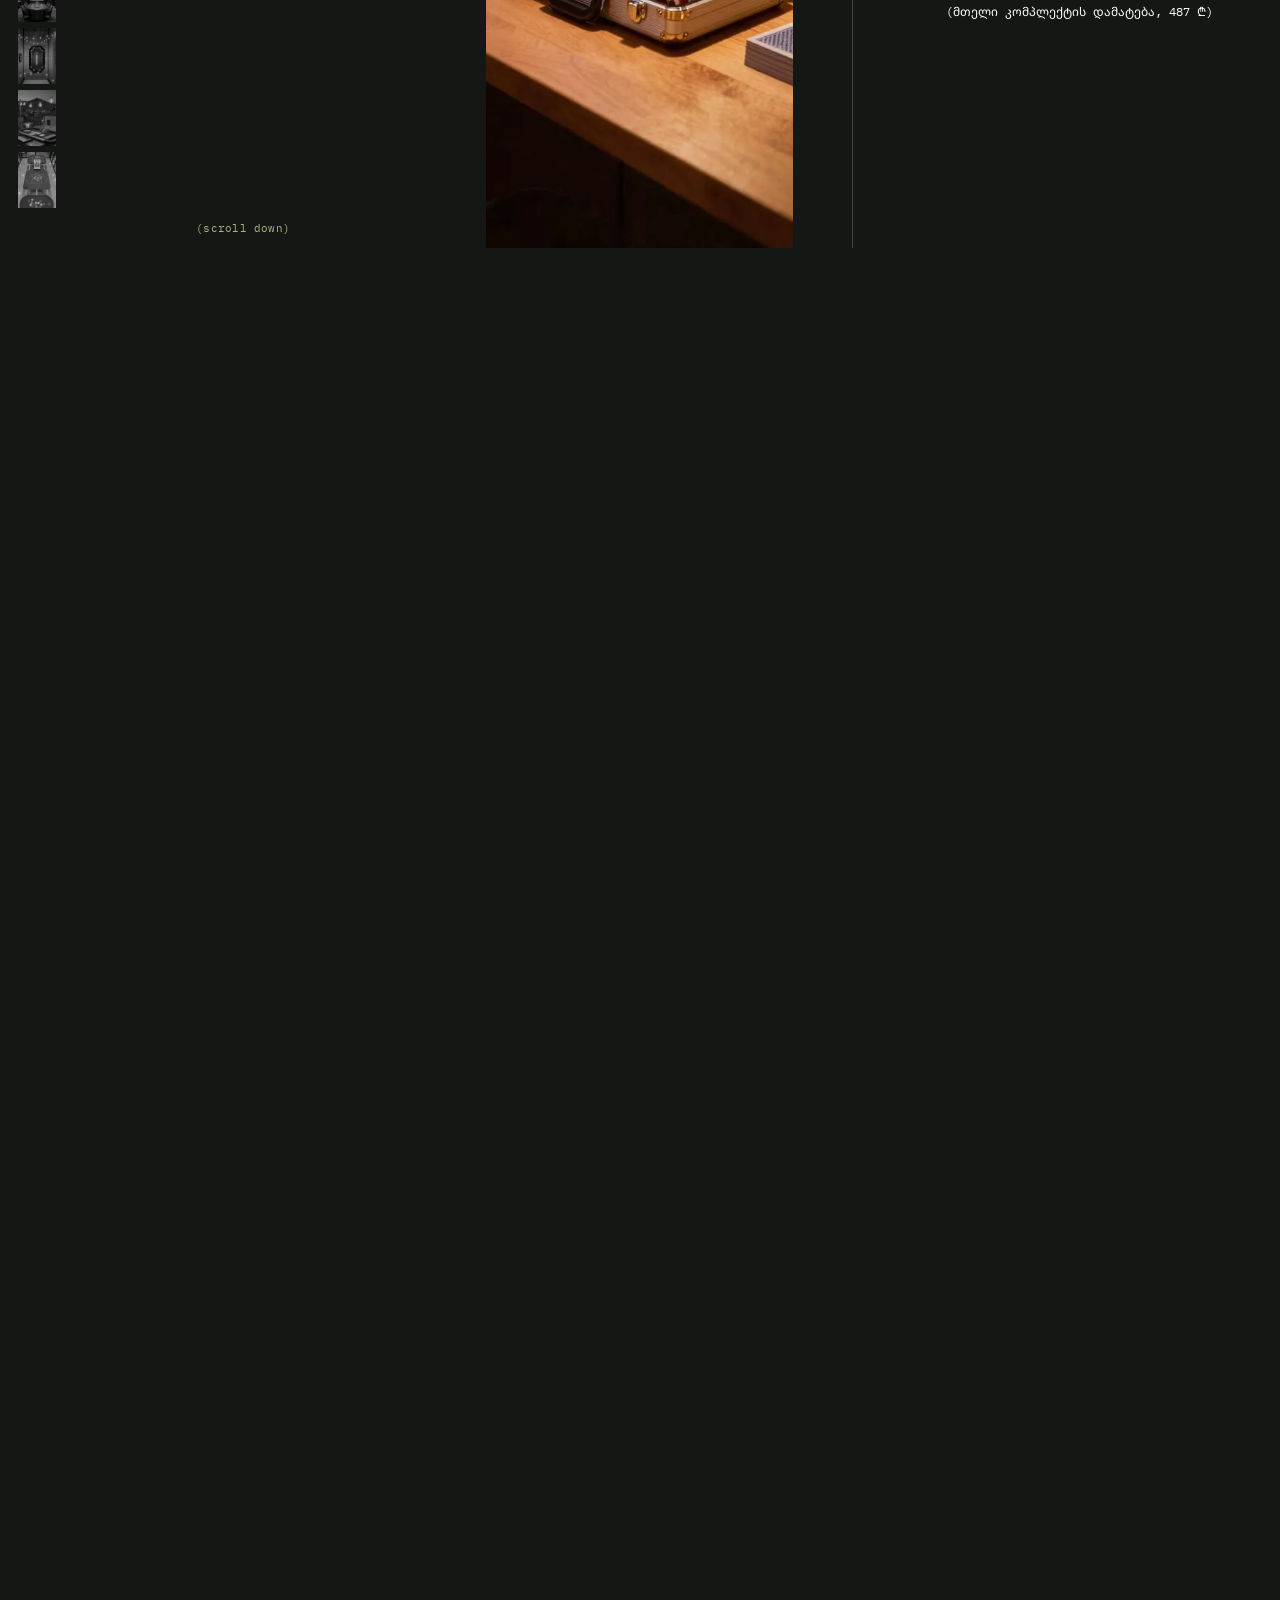
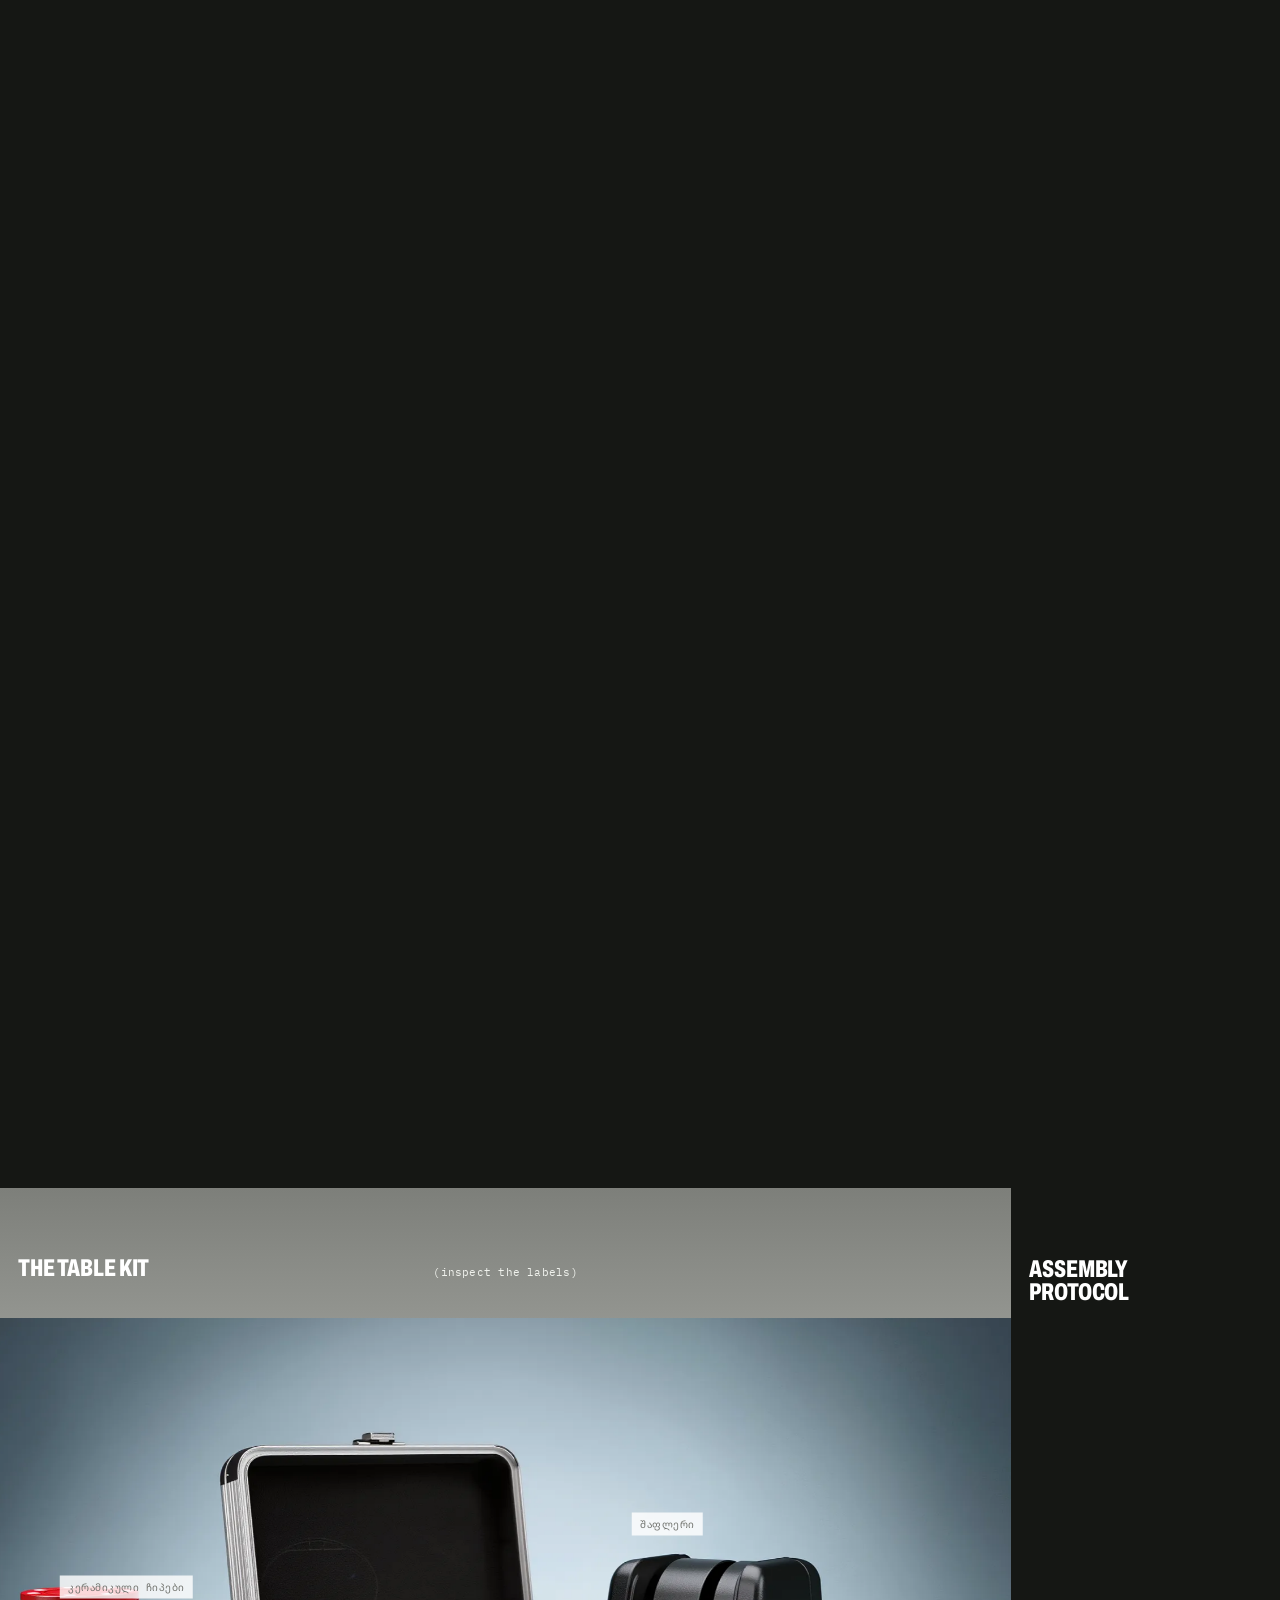
==== commit cbdca78a: "Borderless logo and a refined sage palette - Logo loses its black chip and follows the same adaptive" ====
--- a/index.html
+++ b/index.html
@@ -5,7 +5,7 @@
   <meta name="viewport" content="width=device-width, initial-scale=1">
   <title>mypoker.ge — პოკერის აღჭურვილობა და სამაგიდო თამაშები</title>
   <meta name="description" content="პოკერის ჩიპები, კარტები, მაგიდები და სამაგიდო თამაშები თბილისში. უფასო მიწოდება 80 ₾-დან.">
-  <meta name="theme-color" content="#000000">
+  <meta name="theme-color" content="#151714">
   <meta property="og:title" content="LOG: MYPOKER.GE">
   <meta property="og:image" content="assets/img/scene.webp">
   <link rel="preconnect" href="https://fonts.googleapis.com">
--- a/css/base.css
+++ b/css/base.css
@@ -2,20 +2,25 @@
    black / white / lime, condensed grotesk display, mono labels, hairlines. */
 
 :root {
-  --black: #000;
+  --ink: #151714;
+  --ink-2: #222520;
+  --black: var(--ink);
   --white: #fff;
-  --paper: #eef0f2;
-  --steel: #a6b0b9;
-  --steel-2: #d6dbdf;
-  --grey: #8c959e;
-  --grey-2: #c4cad0;
-  --lime: #b2c06e;
-  --lime-2: #9dac5a;
-  --card-lime: #b9c67c;
-  --card-olive: #7e8d47;
-  --olive: #7e8d47;
-  --red: #e0142c;
-  --line: rgba(0, 0, 0, .12);
+  --bone: #fafaf7;
+  --paper: #efefeb;
+  --steel: #a9aca4;
+  --steel-2: #d9dad5;
+  --grey: #878b83;
+  --grey-2: #c6c8c1;
+  --lime: #aab47e;
+  --lime-2: #97a16b;
+  --card-lime: #b6bd95;
+  --card-olive: #6b7549;
+  --olive: #6b7549;
+  --olive-ink: #2e341f;
+  --red: #c4303b;
+  --red-2: #a5262f;
+  --line: rgba(20, 22, 19, .12);
   --line-d: rgba(255, 255, 255, .16);
 
   --f-display: "Archivo", "Noto Sans Georgian", system-ui, sans-serif;
@@ -33,7 +38,7 @@
 html.lenis, html.lenis body { height: auto; }
 .lenis.lenis-smooth { scroll-behavior: auto !important; }
 .lenis.lenis-stopped { overflow: hidden; }
-body { margin: 0; background: var(--white); color: var(--black); font-family: var(--f-text); font-size: 15px; line-height: 1.5; -webkit-font-smoothing: antialiased; overflow-x: hidden; }
+body { margin: 0; background: var(--bone); color: var(--black); font-family: var(--f-text); font-size: 15px; line-height: 1.5; -webkit-font-smoothing: antialiased; overflow-x: hidden; }
 img, svg, video, canvas { display: block; max-width: 100%; }
 a { color: inherit; }
 h1, h2, h3, p, ol, ul, dl, dd { margin: 0; padding: 0; }
@@ -43,13 +48,13 @@
 [hidden] { display: none !important; }
 :focus-visible { outline: 2px solid var(--lime); outline-offset: 2px; }
 .sr { position: absolute; width: 1px; height: 1px; overflow: hidden; clip: rect(0 0 0 0); white-space: nowrap; }
-.skip { position: fixed; left: -999px; top: 8px; z-index: 300; background: var(--lime); padding: 8px 12px; color: #000; }
+.skip { position: fixed; left: -999px; top: 8px; z-index: 300; background: var(--lime); padding: 8px 12px; color: var(--ink); }
 .skip:focus { left: 8px; }
 
 .mono { font-family: var(--f-mono); }
 .hint { font-family: var(--f-mono); font-size: 11px; letter-spacing: .02em; color: var(--grey); }
 .hint--lime { color: var(--lime); }
-.hint--w { color: #e6e9eb; }
+.hint--w { color: #e7e9e4; }
 
 /* condensed display */
 .d { font-family: var(--f-display); font-stretch: 68%; font-weight: 800; line-height: .9; letter-spacing: -.005em; }
@@ -67,9 +72,9 @@
   pointer-events: none;
 }
 .hud > * { pointer-events: auto; }
-.hud__logo { justify-self: start; display: inline-flex; align-items: center; gap: 7px; height: 38px; padding: 0 12px; background: #000; color: #fff; text-decoration: none; font-family: var(--f-display); font-stretch: 70%; font-weight: 800; font-size: 18px; letter-spacing: .01em; }
+.hud__logo { justify-self: start; display: inline-flex; align-items: center; gap: 7px; height: 38px; padding: 0 2px; background: none; color: var(--hud-fg); text-decoration: none; font-family: var(--f-display); font-stretch: 70%; font-weight: 800; font-size: 20px; letter-spacing: .01em; transition: color var(--m-200) var(--ease-out); }
 .hud__logo svg { width: 12px; height: 12px; fill: var(--red); }
-.hud__logo b { font-weight: 800; color: var(--lime); }
+.hud__logo b { font-weight: 800; color: var(--hud-acc); transition: color var(--m-200) var(--ease-out); }
 .hud__cat {
   position: relative;
   display: inline-flex;
@@ -79,23 +84,23 @@
   padding: 0 30px;
   align-items: center;
   background: var(--lime);
-  color: #000;
+  color: var(--ink);
   text-decoration: none;
   font-family: var(--f-display);
   font-stretch: 70%;
   font-weight: 800;
   font-size: 24px;
   letter-spacing: .02em;
-  box-shadow: 0 0 0 1px #000;
+  box-shadow: 0 0 0 1px var(--ink);
   transition: background-color var(--m-150) var(--ease-out), color var(--m-150) var(--ease-out), transform var(--m-150) var(--ease-out);
 }
 .hud__cat sup { align-self: flex-start; margin-top: 8px; font-family: var(--f-mono); font-size: 10px; font-weight: 500; }
-.hud__cat:hover { background: #000; color: var(--lime); }
+.hud__cat:hover { background: var(--ink); color: var(--lime); }
 .hud__cat:active { transform: scale(.98); }
 .hud__cat[aria-current="page"]::after { content: ""; position: absolute; left: 30px; right: 30px; bottom: 8px; height: 2px; background: currentColor; }
 .hud__end { justify-self: end; display: flex; align-items: center; gap: 6px; }
-.hud__lang, .hud__cart { --hud-fg: #111; --hud-dim: rgba(0, 0, 0, .45); text-shadow: 0 0 6px rgba(255, 255, 255, .9), 0 0 2px rgba(255, 255, 255, .9); }
-.hud__lang.is-dark, .hud__cart.is-dark { --hud-fg: #fff; --hud-dim: rgba(255, 255, 255, .5); text-shadow: 0 0 6px rgba(0, 0, 0, .9), 0 0 2px rgba(0, 0, 0, .9); }
+.hud__logo, .hud__lang, .hud__cart { --hud-acc: var(--olive); --hud-fg: var(--ink); --hud-dim: rgba(0, 0, 0, .45); text-shadow: 0 0 6px rgba(255, 255, 255, .9), 0 0 2px rgba(255, 255, 255, .9); }
+.hud__logo.is-dark, .hud__lang.is-dark, .hud__cart.is-dark { --hud-acc: var(--lime); --hud-fg: #fff; --hud-dim: rgba(255, 255, 255, .5); text-shadow: 0 0 6px rgba(0, 0, 0, .9), 0 0 2px rgba(0, 0, 0, .9); }
 .hud__cart svg { filter: drop-shadow(0 0 3px rgba(255, 255, 255, .8)); }
 .hud__cart.is-dark svg { filter: drop-shadow(0 0 3px rgba(0, 0, 0, .8)); }
 .hud__lang { display: flex; height: 38px; align-items: center; }
@@ -106,28 +111,28 @@
 .hud__cart svg { width: 18px; height: 18px; fill: none; stroke: currentColor; stroke-width: 1.7; stroke-linecap: round; stroke-linejoin: round; }
 .hud__cart b { font-weight: 500; min-width: 1ch; }
 .hud__cart:hover { opacity: .7; }
-.hud__call { display: inline-flex; align-items: center; gap: 10px; height: 46px; padding: 0 16px 0 6px; background: var(--red); color: #fff; text-decoration: none; font-family: var(--f-mono); font-size: 14px; font-weight: 500; letter-spacing: .02em; line-height: 1.15; box-shadow: 0 10px 30px -12px rgba(224, 20, 44, .8); transition: background-color var(--m-150) var(--ease-out); }
+.hud__call { display: inline-flex; align-items: center; gap: 10px; height: 46px; padding: 0 16px 0 6px; background: var(--red); color: #fff; text-decoration: none; font-family: var(--f-mono); font-size: 14px; font-weight: 500; letter-spacing: .02em; line-height: 1.15; box-shadow: 0 10px 30px -12px rgba(200, 48, 60, .5); transition: background-color var(--m-150) var(--ease-out); }
 .hud__call small { display: block; font-size: 10px; font-weight: 400; opacity: .85; letter-spacing: 0; }
 .hud__call i { position: relative; display: grid; place-items: center; width: 34px; height: 34px; background: #fff; color: var(--red); border-radius: 50%; }
 .hud__call i::after { content: ""; position: absolute; inset: -4px; border: 2px solid #fff; border-radius: 50%; opacity: 0; animation: ring 2.4s var(--ease-out) infinite; }
 .hud__call svg { width: 16px; height: 16px; fill: currentColor; }
-.hud__call:hover { background: #000; }
+.hud__call:hover { background: var(--red-2); }
 @keyframes ring { 0% { transform: scale(.8); opacity: .9; } 70%, 100% { transform: scale(1.35); opacity: 0; } }
 
 /* progress rail, top right like the reference */
 .rail { position: fixed; right: 6px; top: 74px; z-index: 79; display: grid; gap: 3px; mix-blend-mode: difference; }
-.rail li { width: 7px; height: 7px; border: 1px solid #fff; transition: background-color var(--m-200) var(--ease-out); }
-.rail li.is-past { background: #fff; }
-.rail li.is-on { background: var(--lime); border-color: var(--lime); }
+.rail li { width: 7px; height: 7px; border: 1px solid #fff; transition: background-color var(--m-200) var(--ease-out), height var(--m-300) var(--ease-out); }
+.rail li.is-past { background: rgba(255, 255, 255, .45); }
+.rail li.is-on { height: 18px; background: #fff; }
 
 /* ── Buttons ───────────── */
 .btn { display: inline-flex; align-items: center; justify-content: center; gap: .5em; min-height: 42px; padding: 10px 16px; border: 0; border-radius: 0; font-family: var(--f-mono); font-size: 12px; font-weight: 500; text-decoration: none; transition: background-color var(--m-150) var(--ease-out), color var(--m-150) var(--ease-out), opacity var(--m-150); }
-.btn--lime { background: var(--lime); color: #000; }
-.btn--lime:hover { background: #fff; }
-.btn--ink { background: #000; color: #fff; }
-.btn--ink:hover { background: var(--lime); color: #000; }
+.btn--lime { background: var(--lime); color: var(--ink); }
+.btn--lime:hover { background: var(--bone); }
+.btn--ink { background: var(--ink); color: #fff; }
+.btn--ink:hover { background: var(--lime); color: var(--ink); }
 .btn--line { box-shadow: inset 0 0 0 1px currentColor; background: transparent; }
-.btn--line:hover { background: var(--lime); color: #000; box-shadow: inset 0 0 0 1px var(--lime); }
+.btn--line:hover { background: var(--lime); color: var(--ink); box-shadow: inset 0 0 0 1px var(--lime); }
 .btn--big { min-height: 54px; font-size: 14px; padding: 14px 22px; }
 .paren { background: none; border: 0; padding: 0; font-family: var(--f-mono); font-size: 12px; text-decoration: none; color: inherit; }
 .paren::before { content: "("; } .paren::after { content: ")"; }
@@ -136,12 +141,12 @@
 /* ── Cart drawer ───────────── */
 .scrim { position: fixed; inset: 0; z-index: 150; background: rgba(0, 0, 0, .5); opacity: 0; transition: opacity var(--m-300) var(--ease-out); }
 .scrim.is-on { opacity: 1; }
-.cart { position: fixed; top: 0; right: 0; bottom: 0; z-index: 160; width: min(440px, 100vw); display: flex; flex-direction: column; background: #000; color: #fff; font-family: var(--f-mono); transform: translateX(100%); visibility: hidden; transition: transform var(--m-300) var(--ease-out), visibility 0s var(--m-300); }
+.cart { position: fixed; top: 0; right: 0; bottom: 0; z-index: 160; width: min(440px, 100vw); display: flex; flex-direction: column; background: var(--ink); color: #fff; font-family: var(--f-mono); transform: translateX(100%); visibility: hidden; transition: transform var(--m-300) var(--ease-out), visibility 0s var(--m-300); }
 .cart.is-open { transform: none; visibility: visible; transition: transform var(--m-300) var(--ease-out); }
 .cart__head { display: flex; justify-content: space-between; align-items: baseline; padding: 16px 18px; border-bottom: 1px solid var(--line-d); }
 .cart__head h2 { font-family: var(--f-display); font-stretch: 68%; font-weight: 800; font-size: 34px; line-height: 1; }
-.cart__free { padding: 12px 18px; font-size: 11px; color: #c9ced2; border-bottom: 1px solid var(--line-d); }
-.cart__bar { height: 3px; margin-top: 8px; background: #222; }
+.cart__free { padding: 12px 18px; font-size: 11px; color: #cccec9; border-bottom: 1px solid var(--line-d); }
+.cart__bar { height: 3px; margin-top: 8px; background: var(--ink-2); }
 .cart__bar i { display: block; height: 100%; width: 100%; background: var(--lime); transform-origin: left; transform: scaleX(0); transition: transform var(--m-300) var(--ease-out); }
 .cart__items { flex: 1; overflow-y: auto; padding: 0 18px; }
 .line { display: grid; grid-template-columns: 58px 1fr auto; gap: 12px; align-items: center; padding: 12px 0; border-bottom: 1px solid var(--line-d); }
@@ -150,27 +155,27 @@
 .line__p { font-size: 11px; color: var(--grey); margin-top: 2px; }
 .qty { display: flex; align-items: center; border: 1px solid var(--line-d); }
 .qty button { width: 28px; height: 28px; border: 0; background: none; color: #fff; }
-.qty button:hover { background: var(--lime); color: #000; }
+.qty button:hover { background: var(--lime); color: var(--ink); }
 .qty span { min-width: 22px; text-align: center; font-size: 12px; }
-.cart__empty { flex: 1; display: grid; place-content: center; justify-items: center; gap: 14px; color: #c9ced2; font-size: 12px; }
+.cart__empty { flex: 1; display: grid; place-content: center; justify-items: center; gap: 14px; color: #cccec9; font-size: 12px; }
 .cart__form { display: grid; gap: 10px; padding: 14px 18px; border-top: 1px solid var(--line-d); }
 .cart__form label { display: grid; gap: 4px; font-size: 11px; color: var(--grey); }
-.cart__form input { height: 42px; padding: 0 10px; border: 1px solid var(--line-d); background: #0d0d0d; color: #fff; font-family: var(--f-text); font-size: 14px; }
+.cart__form input { height: 42px; padding: 0 10px; border: 1px solid var(--line-d); background: var(--ink-2); color: #fff; font-family: var(--f-text); font-size: 14px; }
 .cart__form input:focus { outline: 0; border-color: var(--lime); }
 .cart__form input[aria-invalid="true"] { border-color: var(--red); }
-.cart__err { font-size: 11px; color: #ff6b6b; min-height: 1em; }
+.cart__err { font-size: 11px; color: #e8857f; min-height: 1em; }
 .cart__foot { display: grid; gap: 10px; padding: 14px 18px 18px; border-top: 1px solid var(--line-d); }
 .cart__sum { display: flex; justify-content: space-between; align-items: baseline; font-size: 12px; }
 .cart__sum b { font-family: var(--f-display); font-stretch: 68%; font-size: 34px; color: var(--lime); }
 .cart__done { flex: 1; display: grid; place-content: center; gap: 8px; text-align: center; padding: 30px; }
 .cart__done b { font-family: var(--f-display); font-stretch: 68%; font-size: 40px; color: var(--lime); line-height: 1; }
 
-.toast { position: fixed; left: 50%; bottom: 20px; z-index: 200; padding: 10px 16px; background: var(--lime); color: #000; font-family: var(--f-mono); font-size: 12px; opacity: 0; transform: translate(-50%, 8px); pointer-events: none; transition: opacity var(--m-200) var(--ease-out), transform var(--m-200) var(--ease-out); }
+.toast { position: fixed; left: 50%; bottom: 20px; z-index: 200; padding: 10px 16px; background: var(--lime); color: var(--ink); font-family: var(--f-mono); font-size: 12px; opacity: 0; transform: translate(-50%, 8px); pointer-events: none; transition: opacity var(--m-200) var(--ease-out), transform var(--m-200) var(--ease-out); }
 .toast.is-on { opacity: 1; transform: translate(-50%, 0); }
 
 @media (max-width: 760px) {
   .hud { gap: 6px; padding: 8px; }
-  .hud__logo { height: 36px; padding: 0 8px; font-size: 15px; }
+  .hud__logo { height: 36px; padding: 0 2px; font-size: 16px; }
   .hud__logo b, .hud__lang { display: none; }
   .hud__cat { height: 40px; padding: 0 14px; font-size: 18px; }
   .hud__cat[aria-current="page"]::after { left: 14px; right: 14px; bottom: 6px; }
--- a/css/home.css
+++ b/css/home.css
@@ -1,39 +1,39 @@
 /* mypoker.ge — home: scenes mirror the reference video one to one. */
 
 /* 0. HERO — macro texture grid over steel, wordmark at the foot (reference: MatchaCartel hero) */
-.hero { position: relative; height: 100svh; min-height: 640px; display: grid; grid-template-rows: 1fr auto; padding: 66px 12px 0; background: #dce2e8; color: #2d3842; overflow: hidden; }
-.hero__grid { display: grid; grid-template-columns: repeat(5, 1fr) 1.05fr; grid-template-rows: repeat(3, 1fr); border-top: 1px solid rgba(60, 76, 92, .2); min-height: 0; }
-.hc { position: relative; container-type: size; border-left: 1px solid rgba(60, 76, 92, .2); border-bottom: 1px solid rgba(60, 76, 92, .2); color: inherit; text-decoration: none; outline-offset: -2px; }
-.hc::before { content: "+"; position: absolute; left: -4px; top: -10px; z-index: 3; font-family: var(--f-mono); font-size: 13px; line-height: 1; color: #2d3842; }
+.hero { position: relative; height: 100svh; min-height: 640px; display: grid; grid-template-rows: 1fr auto; padding: 66px 12px 0; background: #e0e2dd; color: #353732; overflow: hidden; }
+.hero__grid { display: grid; grid-template-columns: repeat(5, 1fr) 1.05fr; grid-template-rows: repeat(3, 1fr); border-top: 1px solid rgba(52, 58, 46, .18); min-height: 0; }
+.hc { position: relative; container-type: size; border-left: 1px solid rgba(52, 58, 46, .18); border-bottom: 1px solid rgba(52, 58, 46, .18); color: inherit; text-decoration: none; outline-offset: -2px; }
+.hc::before { content: "+"; position: absolute; left: -4px; top: -10px; z-index: 3; font-family: var(--f-mono); font-size: 13px; line-height: 1; color: #353732; }
 .hc--last::after { content: "+"; position: absolute; right: -4px; top: -10px; font-family: var(--f-mono); font-size: 13px; line-height: 1; }
-.hc__n { position: absolute; left: 8px; top: 8px; font-family: var(--f-mono); font-size: 11px; letter-spacing: .02em; }
+.hc__n { position: absolute; left: 8px; right: 6px; top: 8px; font-family: var(--f-mono); font-size: 11px; letter-spacing: .02em; white-space: nowrap; overflow: hidden; text-overflow: ellipsis; }
 .hc__fig { position: absolute; left: 9%; width: 82cqw; top: 12cqh; height: 70cqh; margin: 0; }
 .hc__img {
   --s: 46cqh;
   width: 100%; height: 100%; object-fit: cover; display: block;
   clip-path: inset(calc((70cqh - var(--s)) / 2) calc((82cqw - var(--s)) / 2));
-  filter: grayscale(1) contrast(.86) brightness(1.1) sepia(.3) hue-rotate(178deg) saturate(.5);
+  filter: grayscale(1) contrast(.86) brightness(1.1) sepia(.22) hue-rotate(38deg) saturate(.55);
   transition: clip-path 500ms var(--ease-out), filter 400ms var(--ease-out);
   will-change: clip-path;
 }
-.hc__fig i { position: absolute; width: 8px; height: 8px; border: 0 solid #222; opacity: 0; transition: opacity 200ms var(--ease-out), transform 300ms var(--ease-out); }
+.hc__fig i { position: absolute; width: 8px; height: 8px; border: 0 solid var(--ink-2); opacity: 0; transition: opacity 200ms var(--ease-out), transform 300ms var(--ease-out); }
 .hc__fig i:nth-of-type(1) { left: -3px; top: -3px; border-width: 1px 0 0 1px; transform: translate(6px, 6px); }
 .hc__fig i:nth-of-type(2) { right: -3px; top: -3px; border-width: 1px 1px 0 0; transform: translate(-6px, 6px); }
 .hc__fig i:nth-of-type(3) { left: -3px; bottom: -3px; border-width: 0 0 1px 1px; transform: translate(6px, -6px); }
 .hc__fig i:nth-of-type(4) { right: -3px; bottom: -3px; border-width: 0 1px 1px 0; transform: translate(-6px, -6px); }
 .hc__cap { position: absolute; left: 9%; top: calc(82cqh + 5px); display: flex; gap: 14px; font-family: var(--f-mono); font-size: 11px; opacity: 0; transform: translateY(4px); transition: opacity 200ms var(--ease-out), transform 300ms var(--ease-out); }
-.hc__cap b { font-weight: 500; color: #000; }
+.hc__cap b { font-weight: 500; color: var(--ink); }
 .hc:hover .hc__img, .hc:focus-visible .hc__img, .hc.is-on .hc__img { clip-path: inset(0 0); filter: none; }
 .hc:hover .hc__fig i, .hc:focus-visible .hc__fig i, .hc.is-on .hc__fig i { opacity: 1; transform: none; }
 .hc:hover .hc__cap, .hc:focus-visible .hc__cap, .hc.is-on .hc__cap { opacity: 1; transform: none; }
 .hc--txt { padding: 6px 0 0 4px; }
-.hc--txt p { font-family: var(--f-display); font-stretch: 66%; font-weight: 800; font-size: clamp(13px, 1.02vw, 19px); line-height: 1; text-transform: uppercase; color: #8b97a2; max-width: 22ch; }
+.hc--txt p { font-family: var(--f-display); font-stretch: 66%; font-weight: 800; font-size: clamp(13px, 1.02vw, 19px); line-height: 1; text-transform: uppercase; color: #949691; max-width: 22ch; }
 .hero__mark { display: flex; align-items: flex-end; gap: 18px; }
-.hero__word { font-size: clamp(84px, 14.2vw, 290px); line-height: .8; color: #8b97a2; white-space: nowrap; margin: 4px 0 -.075em -.02em; min-height: .8em; }
-.hero__hint { margin-bottom: 14px; color: #2d3842; white-space: nowrap; }
+.hero__word { font-size: clamp(84px, 14.2vw, 290px); line-height: .8; color: #949691; white-space: nowrap; margin: 4px 0 -.075em -.02em; min-height: .8em; }
+.hero__hint { margin-bottom: 14px; color: #353732; white-space: nowrap; }
 
 /* 1. ORIGIN LOG */
-.log { display: grid; grid-template-columns: 1fr minmax(240px, 17vw); height: 100svh; min-height: 560px; background: #000; }
+.log { display: grid; grid-template-columns: 1fr minmax(240px, 17vw); height: 100svh; min-height: 560px; background: var(--ink); }
 .log__stage { position: relative; overflow: hidden; cursor: grab; touch-action: pan-y; }
 .log__stage.is-drag { cursor: grabbing; }
 .log__hint { position: absolute; top: 74px; left: 50%; transform: translateX(-50%); z-index: 20; white-space: nowrap; pointer-events: none; }
@@ -58,7 +58,7 @@
   font-family: var(--f-mono);
   font-size: clamp(8.5px, .62vw, 11px);
   line-height: 1.4;
-  color: #111;
+  color: var(--ink);
   overflow: hidden;
   user-select: none;
   will-change: transform;
@@ -66,8 +66,8 @@
 }
 .fc--lime { background: var(--card-lime); }
 .fc--olive { background: var(--card-olive); }
-.fc--paper { background: #dde1e4; }
-.fc--steel { background: #9ba7b2; }
+.fc--paper { background: #dfe1dc; }
+.fc--steel { background: #a4a6a1; }
 .fc__head { position: relative; z-index: 2; display: flex; align-items: baseline; gap: clamp(14px, 2.6vw, 50px); padding-bottom: 3px; border-bottom: 1px solid rgba(0, 0, 0, .7); font-size: clamp(13px, 1.3vw, 22px); letter-spacing: .06em; line-height: 1.12; }
 .fc__head b { font-weight: 400; flex: 0 0 auto; }
 .fc__head h3 { font-weight: 400; font-size: inherit; }
@@ -97,31 +97,31 @@
 .fc--wide .fc__foot span:last-child { margin-right: auto; margin-left: 18%; text-align: left; }
 .fc:hover { box-shadow: 0 0 0 1px rgba(255, 255, 255, .7); }
 
-.log__panel { display: flex; flex-direction: column; padding: 14px var(--g) var(--g); background: #fff; }
+.log__panel { display: flex; flex-direction: column; padding: 14px var(--g) var(--g); background: var(--bone); }
 .log__title { margin-top: 64px; font-size: clamp(22px, 1.9vw, 36px); line-height: .95; }
 .log__mid { margin-top: auto; margin-bottom: auto; font-size: clamp(12px, 1vw, 17px); line-height: 1.4; letter-spacing: .06em; text-transform: uppercase; }
-.log__desc { font-size: 10.5px; line-height: 1.5; color: #222; max-width: 34ch; }
+.log__desc { font-size: 10.5px; line-height: 1.5; color: var(--ink-2); max-width: 34ch; }
 .log__cta { display: inline-block; margin-top: 14px; }
 
 /* 2. CHAIN */
 .chain { position: relative; height: 520vh; background: #fff; }
-.chain__pin { position: sticky; top: 0; height: 100svh; display: flex; flex-direction: column; overflow: hidden; }
+.chain__pin { position: sticky; top: 0; height: 100svh; background: #fff; display: flex; flex-direction: column; overflow: hidden; }
 .tri { display: grid; grid-template-columns: repeat(3, 1fr); font-size: clamp(38px, 4.4vw, 84px); color: var(--grey); padding-top: 68px; border-bottom: 1px solid var(--line); }
 .tri span { padding: 0 var(--g) 4px; }
 .tri span:last-child { border-left: 1px solid var(--line); }
 .chain__grid { position: relative; flex: 1; display: grid; grid-template-columns: 1fr 1fr 1fr; min-height: 0; }
-.phases { grid-column: 1; grid-row: 1; align-self: center; z-index: 3; display: grid; gap: 10px; padding-left: 24px; font-size: 11px; color: #d5d9dc; }
+.phases { grid-column: 1; grid-row: 1; align-self: center; z-index: 3; display: grid; gap: 10px; padding-left: 24px; font-size: 11px; color: #d7d9d4; }
 .phases li { position: relative; transition: color var(--m-300) var(--ease-out), transform var(--m-300) var(--ease-out); }
-.phases li.is-on { color: #444; transform: translateX(10px); }
+.phases li.is-on { color: #434540; transform: translateX(10px); }
 .phases li.is-on::before { content: ""; position: absolute; left: -32px; top: 50%; width: 8px; height: 8px; margin-top: -4px; background: var(--lime); }
 .chain__obj { grid-column: 1 / 3; grid-row: 1; justify-self: center; align-self: center; position: relative; width: min(30vw, 58vh); aspect-ratio: 1; }
 .chain__img { position: absolute; inset: 0; width: 100%; height: 100%; object-fit: contain; mix-blend-mode: multiply; will-change: transform, opacity; }
 .chain__fx { position: absolute; left: -40%; top: -40%; width: 180%; height: 180%; pointer-events: none; z-index: 2; }
 .chain__info { grid-column: 3; grid-row: 1; border-left: 1px solid var(--line); display: flex; flex-direction: column; justify-content: center; gap: 12px; padding: 0 var(--g); }
-.chain__t { font-size: clamp(13px, 1.05vw, 16px); letter-spacing: .08em; color: #555; min-height: 1.4em; }
-.chain__d { font-size: 11px; line-height: 1.6; color: #888; max-width: 46ch; min-height: 3.2em; }
+.chain__t { font-size: clamp(13px, 1.05vw, 16px); letter-spacing: .08em; color: #545651; min-height: 1.4em; }
+.chain__d { font-size: 11px; line-height: 1.6; color: #878984; max-width: 46ch; min-height: 3.2em; }
 .frame { position: relative; width: min(190px, 60%); aspect-ratio: 1.15; margin-top: 14px; display: grid; place-items: center; }
-.frame i { position: absolute; width: 7px; height: 7px; border: 0 solid #555; }
+.frame i { position: absolute; width: 7px; height: 7px; border: 0 solid #545651; }
 .frame i:nth-child(1) { left: 0; top: 0; border-width: 1px 0 0 1px; }
 .frame i:nth-child(2) { right: 0; top: 0; border-width: 1px 1px 0 0; }
 .frame i:nth-child(3) { left: 0; bottom: 0; border-width: 0 0 1px 1px; }
@@ -131,10 +131,10 @@
 .chain__buy b { font-size: 30px; }
 
 /* 3. EFFECTS */
-.fx { position: relative; min-height: 112svh; display: flex; flex-direction: column; justify-content: space-between; overflow: hidden; isolation: isolate; background: #fff; color: #fff; }
+.fx { position: relative; min-height: 112svh; display: flex; flex-direction: column; justify-content: space-between; overflow: hidden; isolation: isolate; background: var(--bone); color: #fff; }
 .fx__video { position: absolute; inset: 0; width: 100%; height: 100%; object-fit: cover; z-index: -1; -webkit-mask-image: linear-gradient(to bottom, transparent 0, #000 22%); mask-image: linear-gradient(to bottom, transparent 0, #000 22%); }
-.fx::after { content: ""; position: absolute; inset: 0; z-index: -1; background: linear-gradient(to bottom, transparent 55%, rgba(60, 90, 10, .45)); }
-.tri--w { color: #fff; border: 0; padding-top: 18vh; text-shadow: 0 2px 30px rgba(40, 70, 0, .25); }
+.fx::after { content: ""; position: absolute; inset: 0; z-index: -1; background: linear-gradient(to bottom, transparent 55%, rgba(46, 54, 30, .5)); }
+.tri--w { color: #fff; border: 0; padding-top: 18vh; text-shadow: 0 2px 30px rgba(28, 34, 18, .3); }
 .tri--w span:last-child { border: 0; }
 .fx__cols { display: grid; grid-template-columns: repeat(3, 1fr); padding: 0 var(--g) 6vh; font-size: 11px; line-height: 1.5; }
 .fx__cols article { padding-right: var(--g); }
@@ -144,7 +144,7 @@
 .fx__cols p + p { margin-top: 10px; max-width: 48ch; }
 
 /* 4. ALL-IN */
-.allin { position: relative; height: 340vh; background: #000; }
+.allin { position: relative; height: 340vh; background: var(--ink); }
 .allin__pin { position: sticky; top: 0; height: 100svh; overflow: hidden; }
 .allin__tiles { position: absolute; inset: 0; }
 .tile { position: absolute; left: var(--l); top: var(--t); width: var(--w); will-change: transform; }
@@ -154,16 +154,16 @@
 .allin__video { width: 12vw; aspect-ratio: 9 / 16; object-fit: cover; will-change: transform; }
 .allin__word { position: relative; z-index: 2; font-size: clamp(80px, 11vw, 210px); color: var(--lime); }
 .allin__hint { align-self: end; margin-bottom: 20vh; }
-.allin__credit { position: absolute; left: var(--g); bottom: 12px; font-size: 10px; color: #ddd; }
+.allin__credit { position: absolute; left: var(--g); bottom: 12px; font-size: 10px; color: #dcded9; }
 
 /* 5. ARCHIVES */
-.arch { position: relative; height: 560vh; background: #000; color: var(--lime); }
+.arch { position: relative; height: 560vh; background: var(--ink); color: var(--lime); }
 .arch__pin { position: sticky; top: 0; height: 100svh; display: grid; grid-template-columns: 38fr 24fr 38fr; overflow: hidden; }
 .arch__left { position: relative; padding: 70px var(--g) 14px; }
 .arch__title { font-size: clamp(26px, 2.4vw, 44px); line-height: .92; color: var(--lime); }
 .arch__lede { position: absolute; left: 45%; top: 72px; max-width: 26ch; font-size: 10.5px; line-height: 1.45; }
 .arch__thumbs { position: absolute; left: var(--g); bottom: 40px; display: grid; gap: 6px; }
-.arch__thumbs button { display: block; width: 38px; height: 56px; padding: 0; border: 0; background: #111; overflow: hidden; outline: 1px solid transparent; transition: outline-color var(--m-200); }
+.arch__thumbs button { display: block; width: 38px; height: 56px; padding: 0; border: 0; background: var(--ink); overflow: hidden; outline: 1px solid transparent; transition: outline-color var(--m-200); }
 .arch__thumbs img { width: 100%; height: 100%; object-fit: cover; filter: grayscale(1) brightness(.75); transition: filter var(--m-300) var(--ease-out); }
 .arch__thumbs .is-on { outline-color: var(--lime); }
 .arch__thumbs .is-on img, .arch__thumbs button:hover img { filter: none; }
@@ -172,33 +172,33 @@
 .arch__strip { will-change: transform; }
 .arch__strip img { width: 100%; height: 100svh; object-fit: cover; display: block; }
 .arch__right { position: relative; padding: 70px var(--g) 20px calc(var(--g) * 2); font-size: 11px; line-height: 1.6; }
-.arch__right::before { content: ""; position: absolute; left: 12%; top: 0; bottom: 0; border-left: 1px solid rgba(168, 185, 107, .3); }
+.arch__right::before { content: ""; position: absolute; left: 12%; top: 0; bottom: 0; border-left: 1px solid rgba(169, 180, 124, .3); }
 .arch__right > * { margin-left: 12%; }
 .arch__info { position: absolute; top: 46%; left: 0; right: var(--g); padding-left: calc(12% + var(--g) * 2); }
 .arch__name { font-size: clamp(14px, 1.2vw, 18px); letter-spacing: .06em; min-height: 1.5em; margin-bottom: 10px; }
 .arch__dl { display: grid; grid-template-columns: auto 1fr; gap: 3px 10px; margin-bottom: 14px; }
 .arch__dl dt::after { content: " :"; }
 .arch__kit { display: grid; gap: 2px; margin-bottom: 14px; max-width: 46ch; }
-.arch__kit button { width: 100%; display: flex; justify-content: space-between; gap: 12px; padding: 4px 0; border: 0; border-bottom: 1px dashed rgba(168, 185, 107, .3); background: none; color: inherit; font: inherit; text-align: left; transition: color var(--m-150); }
+.arch__kit button { width: 100%; display: flex; justify-content: space-between; gap: 12px; padding: 4px 0; border: 0; border-bottom: 1px dashed rgba(169, 180, 124, .3); background: none; color: inherit; font: inherit; text-align: left; transition: color var(--m-150); }
 .arch__kit button:hover { color: #fff; }
 .arch__kit button span:first-child::before { content: "+ "; }
 .arch__addall { color: #fff; }
 
 /* 6. KIT */
-.kit { display: grid; grid-template-columns: 1fr minmax(240px, 21vw); background: #000; }
-.kit__stage { position: relative; display: flex; align-items: center; min-height: 100svh; background: linear-gradient(180deg, #6f8292 0%, #b9c6d0 46%, #c6d1d9 100%); overflow: hidden; }
+.kit { display: grid; grid-template-columns: 1fr minmax(240px, 21vw); background: var(--ink); }
+.kit__stage { position: relative; display: flex; align-items: center; min-height: 100svh; background: linear-gradient(180deg, #7d7f7a 0%, #c2c4bf 46%, #ced0cb 100%); overflow: hidden; }
 .kit__canvas { width: 100%; }
 .kit__title { position: absolute; left: var(--g); top: 70px; z-index: 3; font-size: clamp(22px, 1.9vw, 34px); color: #fff; }
-.kit__hint { position: absolute; left: 0; right: 0; top: 76px; z-index: 3; text-align: center; color: #eef2f5; }
+.kit__hint { position: absolute; left: 0; right: 0; top: 76px; z-index: 3; text-align: center; color: #f0f2ed; }
 .kit__canvas { position: relative; }
 .kit__canvas > img { width: 100%; height: auto; will-change: transform; }
 .tag { position: absolute; left: var(--lx); top: var(--ly); display: inline-flex; gap: 1px; padding: 0; border: 0; background: none; font-family: var(--f-mono); font-size: 10px; letter-spacing: .05em; transform: translate(-50%, -50%); z-index: 2; }
-.tag > span { padding: 4px 8px; background: rgba(255, 255, 255, .82); color: #6b7680; transition: background-color var(--m-150), color var(--m-150); }
-.tag:hover > span, .tag.is-on > span { background: #fff; color: #111; }
-.tag:hover > span:first-child, .tag.is-on > span:first-child { background: #000; color: #fff; }
+.tag > span { padding: 4px 8px; background: rgba(255, 255, 255, .82); color: #737570; transition: background-color var(--m-150), color var(--m-150); }
+.tag:hover > span, .tag.is-on > span { background: var(--bone); color: var(--ink); }
+.tag:hover > span:first-child, .tag.is-on > span:first-child { background: var(--ink); color: #fff; }
 .tag__pop { position: absolute !important; left: 50%; bottom: calc(100% + 8px); width: 130px; aspect-ratio: 1; padding: 0 !important; background: rgba(255, 255, 255, .92) !important; opacity: 0; transform: translate(-50%, 6px); pointer-events: none; transition: opacity var(--m-200) var(--ease-out), transform var(--m-200) var(--ease-out); }
 .tag__pop img { width: 100%; height: 100%; object-fit: contain; mix-blend-mode: multiply; padding: 10px; }
-.tag__pop em { position: absolute; left: 6px; bottom: 4px; font-style: normal; font-size: 10px; color: #111; }
+.tag__pop em { position: absolute; left: 6px; bottom: 4px; font-style: normal; font-size: 10px; color: var(--ink); }
 .tag.is-on .tag__pop, .tag:hover .tag__pop { opacity: 1; transform: translate(-50%, 0); }
 .kit__side { display: flex; flex-direction: column; padding: 70px var(--g) var(--g); color: #fff; }
 .kit__side h2 { font-size: clamp(22px, 1.9vw, 34px); line-height: .95; }
@@ -209,10 +209,10 @@
 .kit__note { font-size: 10px; color: var(--grey); }
 
 /* 7. PROCEDURES */
-.proc { position: relative; height: 460vh; background: #000; color: #fff; }
+.proc { position: relative; height: 460vh; background: var(--ink); color: #fff; }
 .proc__pin { --mx: 50%; --my: 50%; position: sticky; top: 0; height: 100svh; overflow: hidden; display: grid; grid-template-rows: auto 1fr auto auto; justify-items: center; padding: 70px var(--g) 7vh; }
 .proc__title { justify-self: start; font-size: clamp(22px, 1.9vw, 34px); }
-.proc__side { position: absolute; top: 50%; color: #e0e3e6; }
+.proc__side { position: absolute; top: 50%; color: #e1e3de; }
 .proc__side--l { left: calc(var(--g) * 2); }
 .proc__side--r { right: calc(var(--g) * 2 + 10px); }
 .proc__visual { position: relative; align-self: center; width: min(54vh, 72vw); aspect-ratio: 1; }
@@ -220,18 +220,18 @@
 .proc__visual img.is-on { opacity: 1; }
 .proc__visual .lit { -webkit-mask-image: radial-gradient(circle clamp(110px, 15vw, 210px) at var(--mx) var(--my), #000 35%, transparent 75%); mask-image: radial-gradient(circle clamp(110px, 15vw, 210px) at var(--mx) var(--my), #000 35%, transparent 75%); }
 .proc__visual .dim { filter: brightness(.12) grayscale(.6); }
-.proc__flash { color: #d8dcdf; margin: 4px 0 18px; }
+.proc__flash { color: #dadcd7; margin: 4px 0 18px; }
 .proc__step { text-align: center; font-size: 13px; letter-spacing: .08em; }
 .proc__name { min-height: 1.5em; }
-.proc__d { margin: 10px auto 10px; max-width: 44ch; font-size: 11px; letter-spacing: 0; line-height: 1.55; color: #cfd3d6; }
+.proc__d { margin: 10px auto 10px; max-width: 44ch; font-size: 11px; letter-spacing: 0; line-height: 1.55; color: #d1d3ce; }
 .proc__buy { color: var(--lime); letter-spacing: 0; font-size: 11px; }
 
 /* 8. OUTRO */
-.outro { background: #000; color: #fff; padding: 12vh var(--g) var(--g); border-top: 1px solid var(--line-d); }
+.outro { background: var(--ink); color: #fff; padding: 12vh var(--g) var(--g); border-top: 1px solid var(--line-d); }
 .outro__link { display: block; text-decoration: none; }
 .outro__word { display: block; font-size: 23vw; line-height: .82; color: var(--lime); transition: transform var(--m-300) var(--ease-out); }
 .outro__link:hover .outro__word { transform: translateX(1.5vw); }
-.outro__cols { display: grid; grid-template-columns: repeat(4, 1fr); gap: var(--g); margin-top: 8vh; padding-top: 18px; border-top: 1px solid var(--line-d); font-size: 11px; line-height: 1.7; color: #cfd3d6; }
+.outro__cols { display: grid; grid-template-columns: repeat(4, 1fr); gap: var(--g); margin-top: 8vh; padding-top: 18px; border-top: 1px solid var(--line-d); font-size: 11px; line-height: 1.7; color: #d1d3ce; }
 .outro__cols a { text-decoration: none; }
 .outro__cols a:hover { color: var(--lime); }
 .outro__k { color: var(--grey); margin-bottom: 4px; }
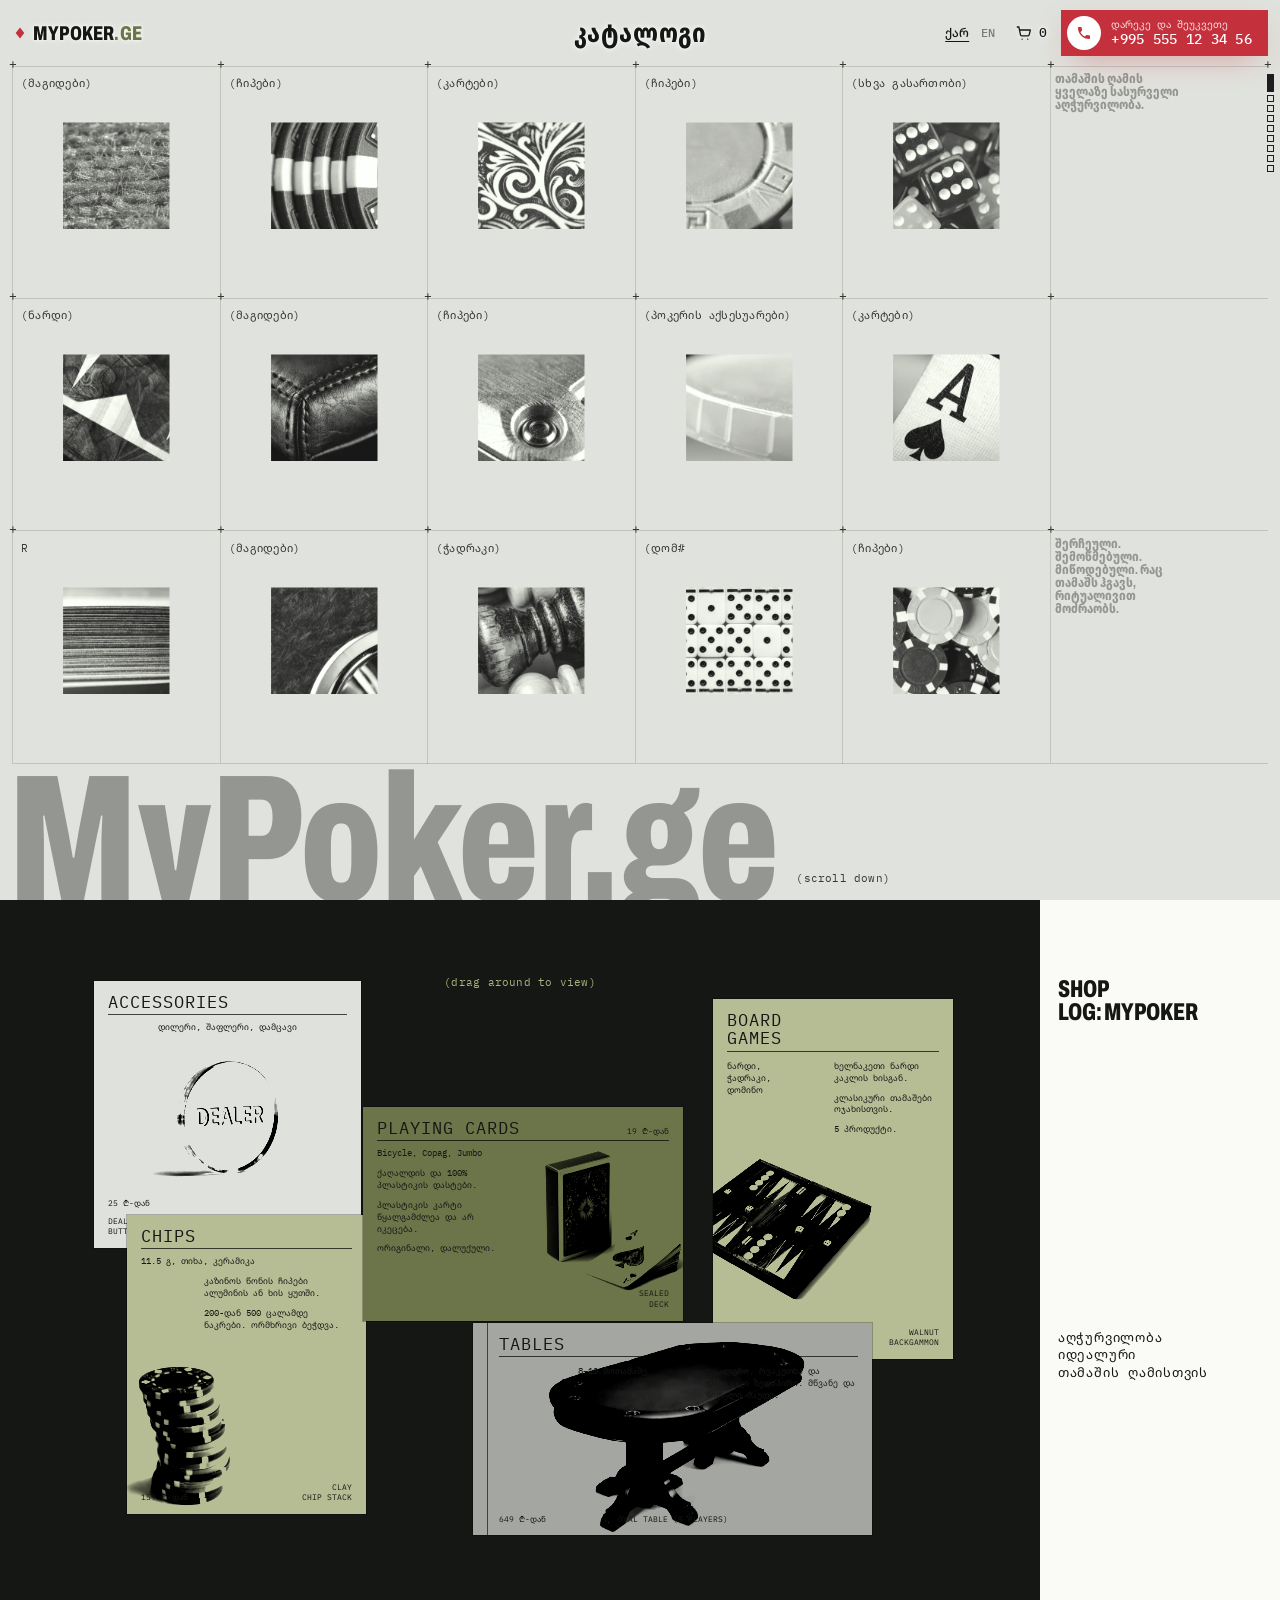
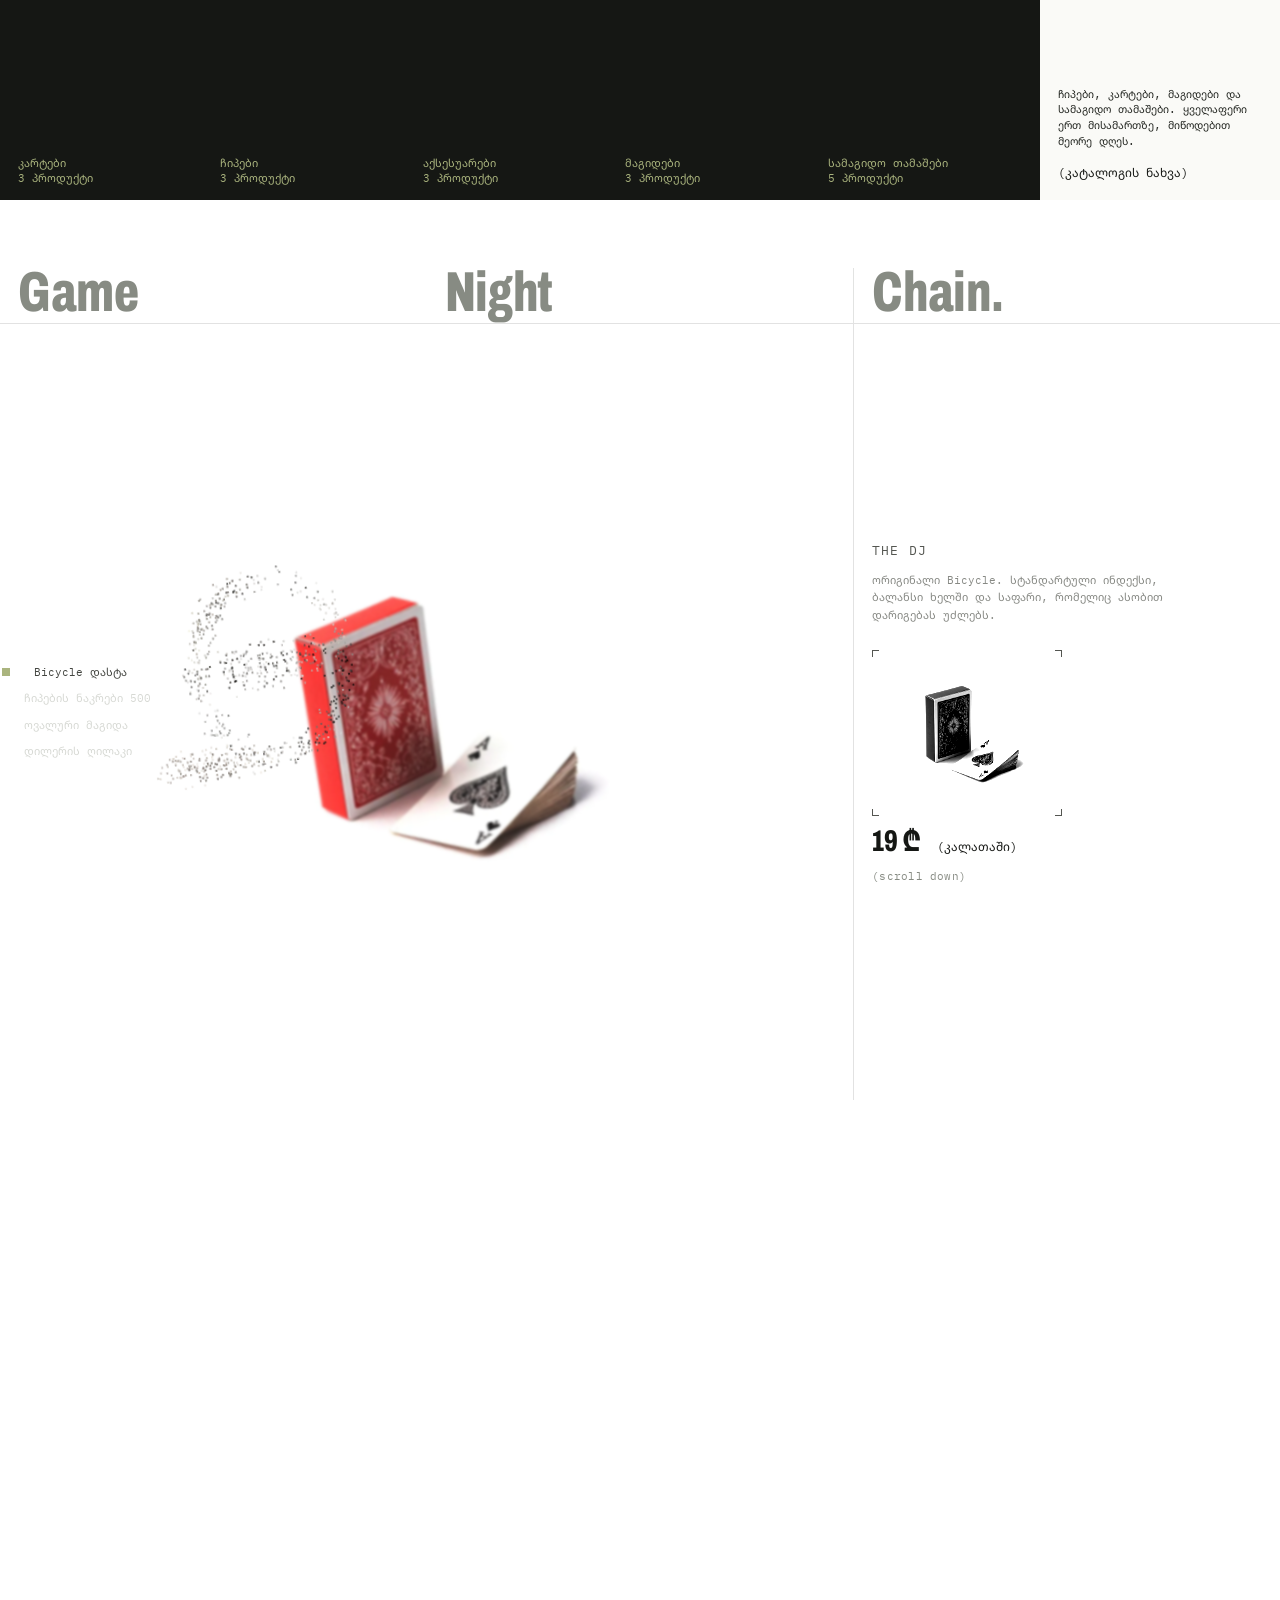
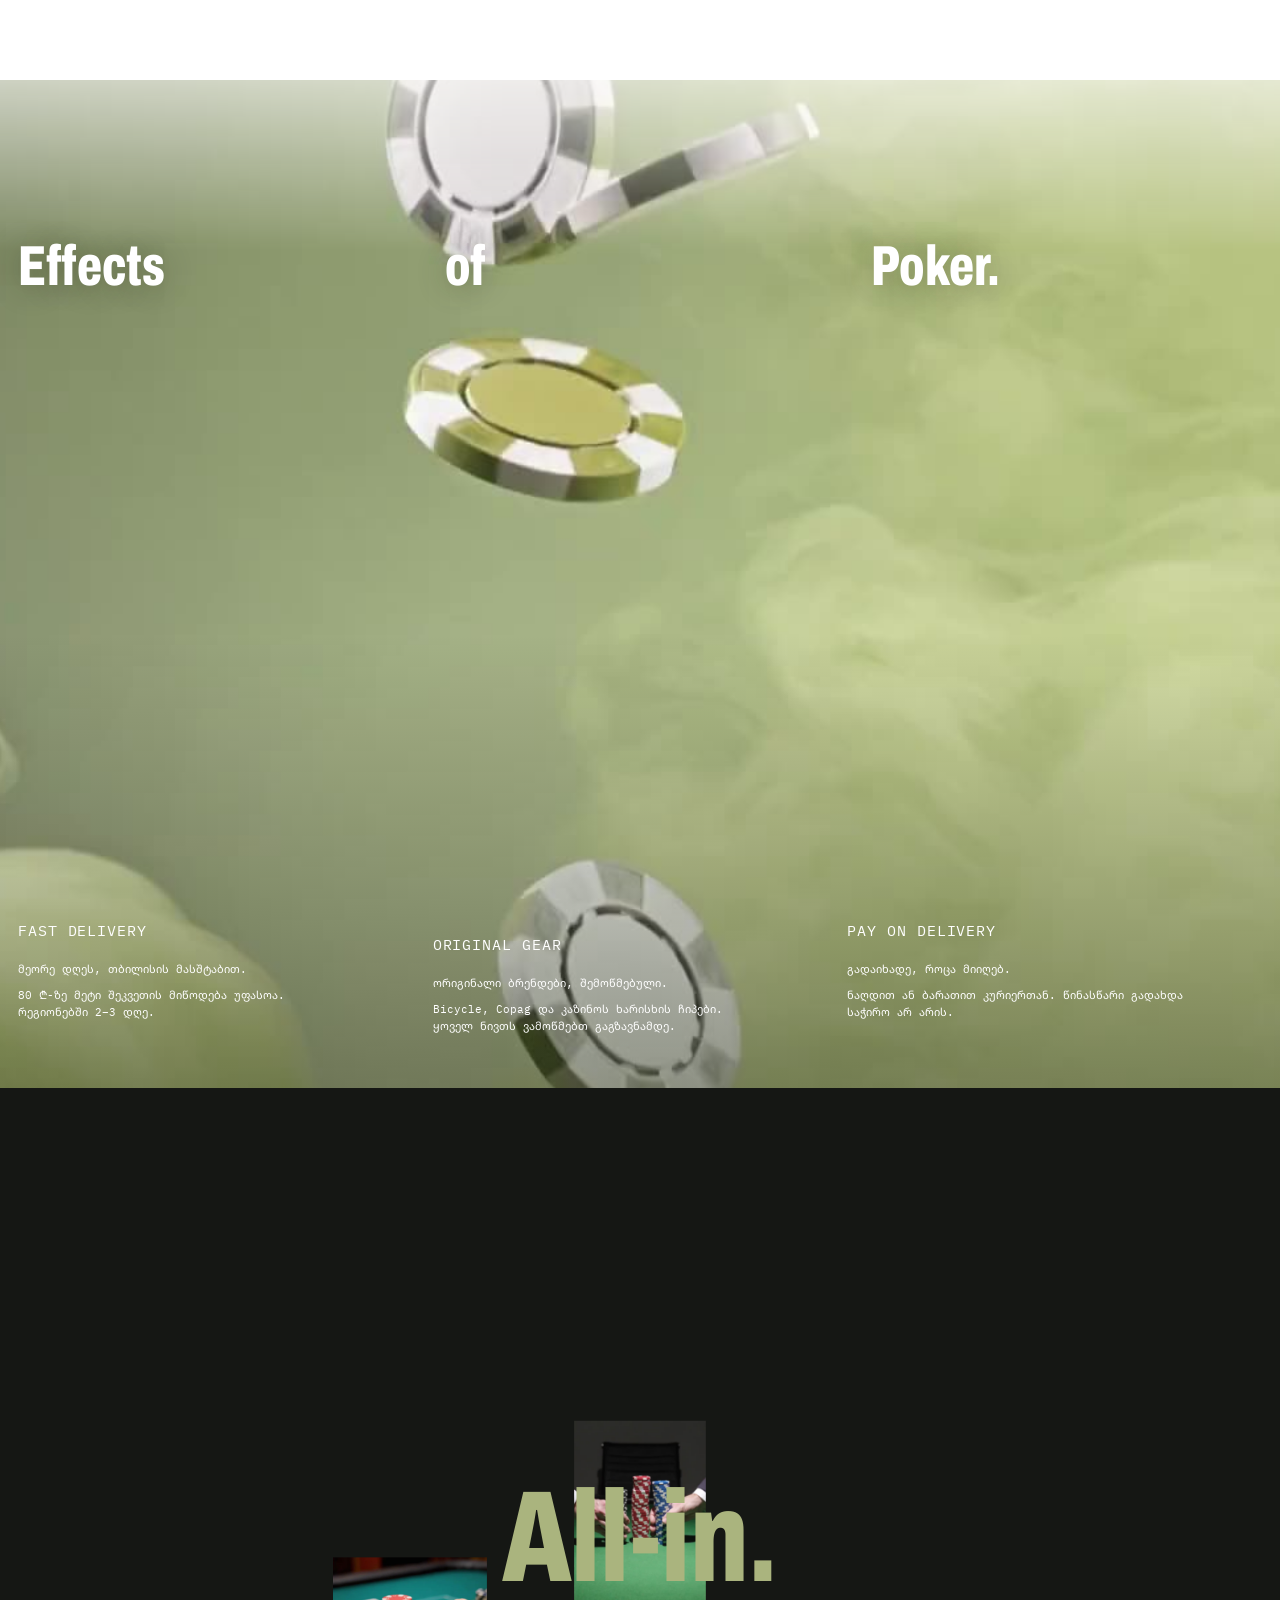
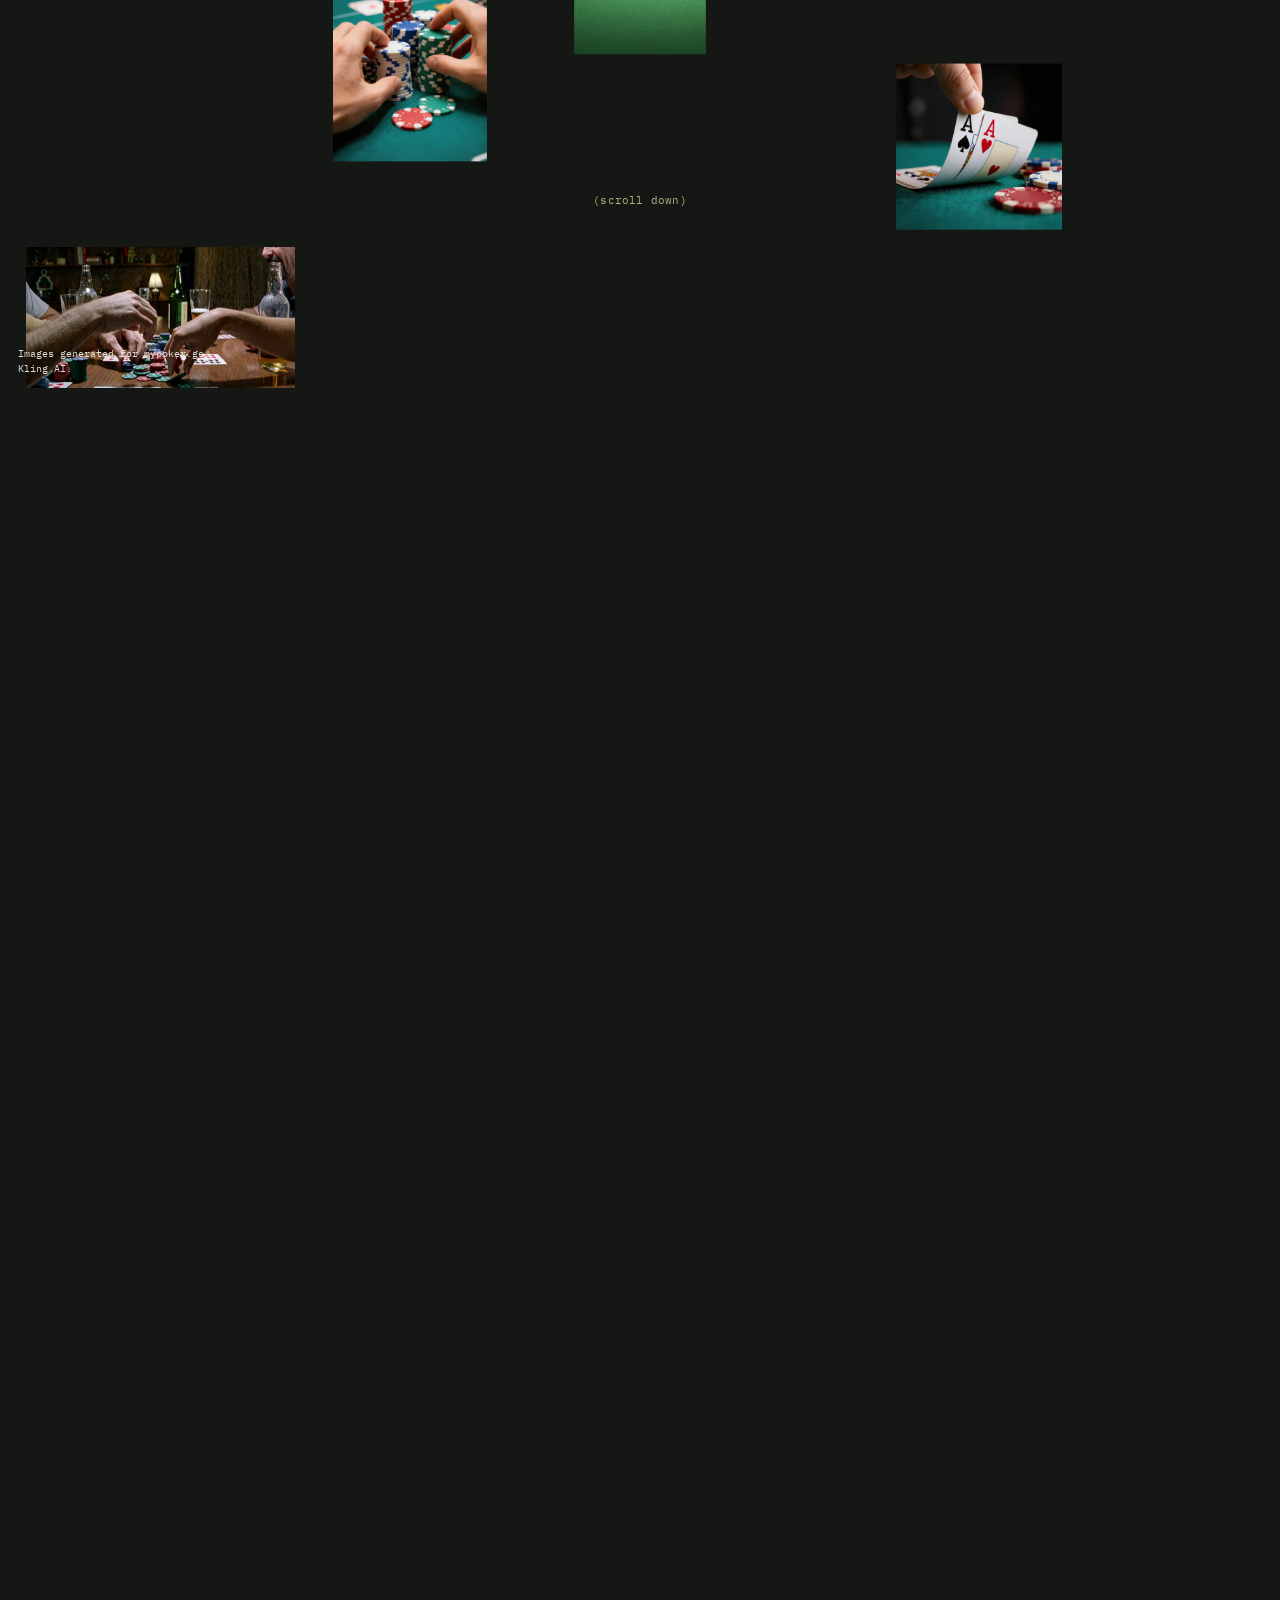
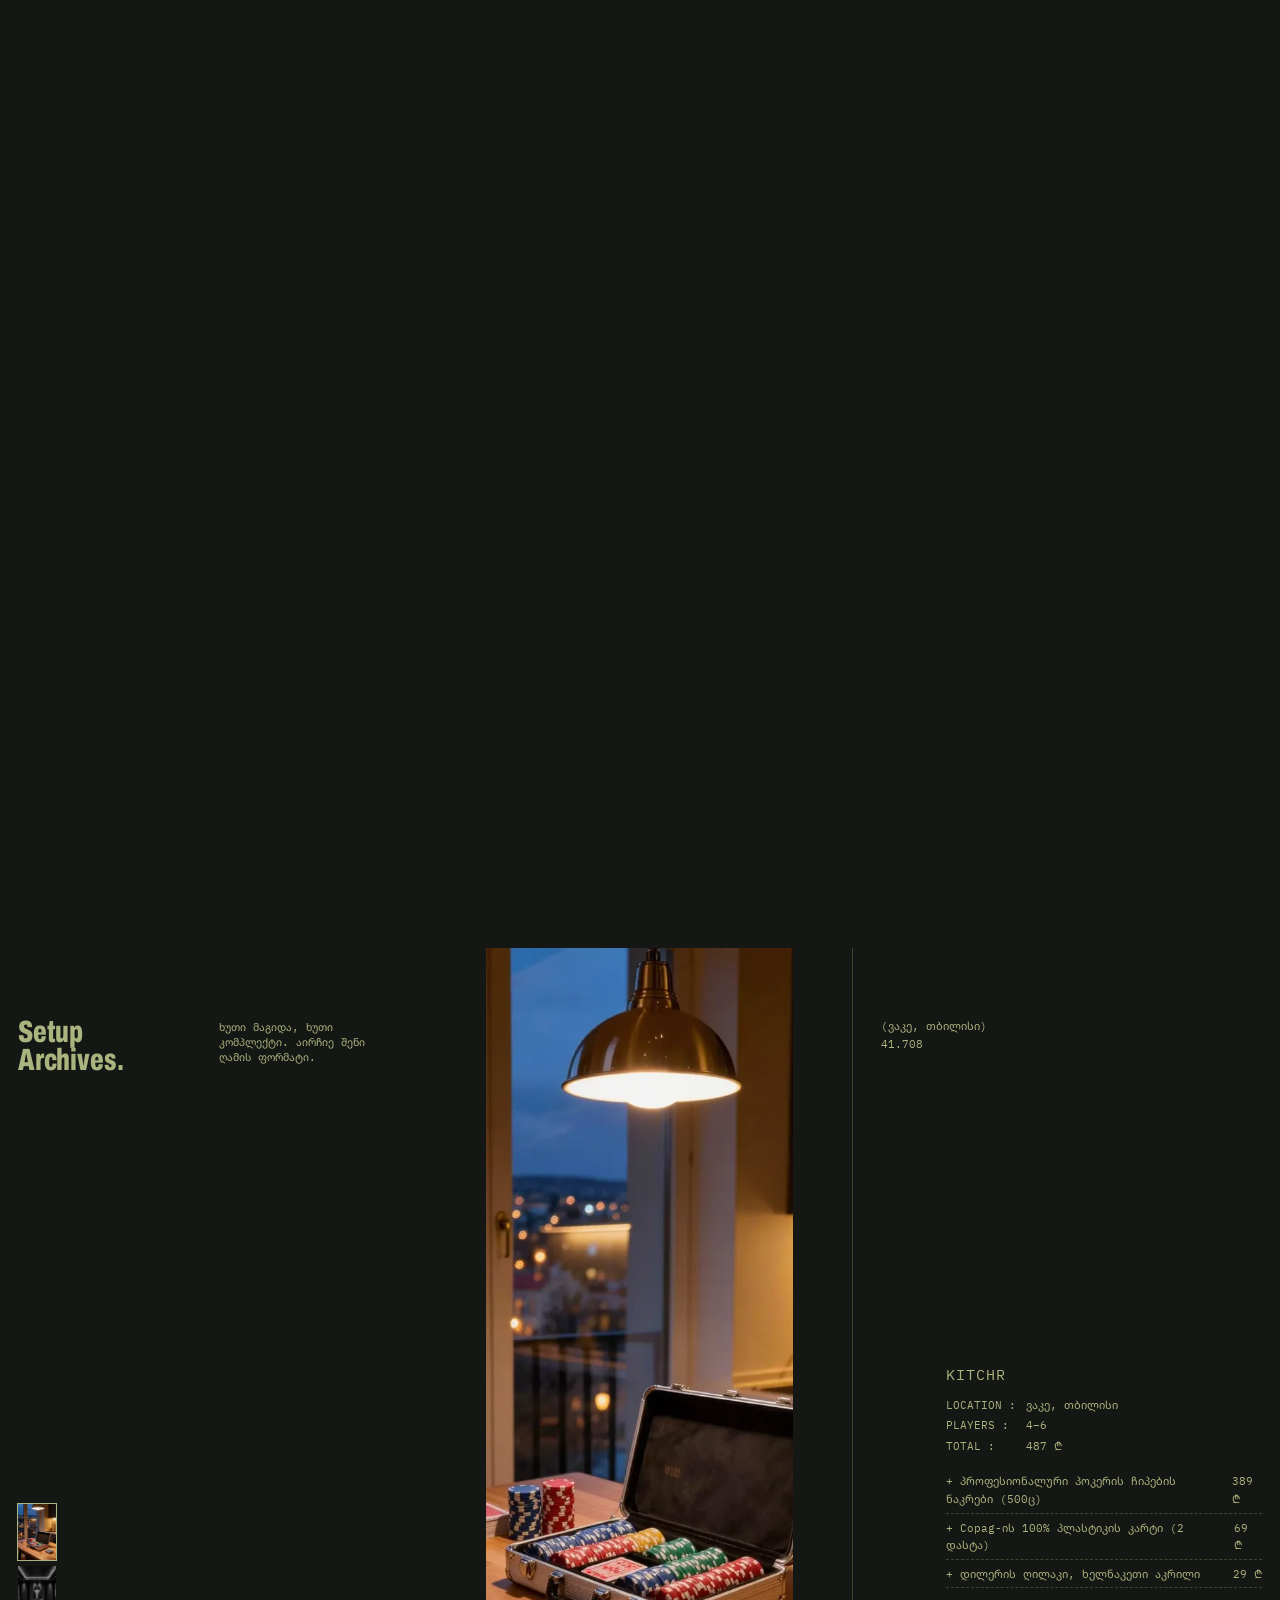
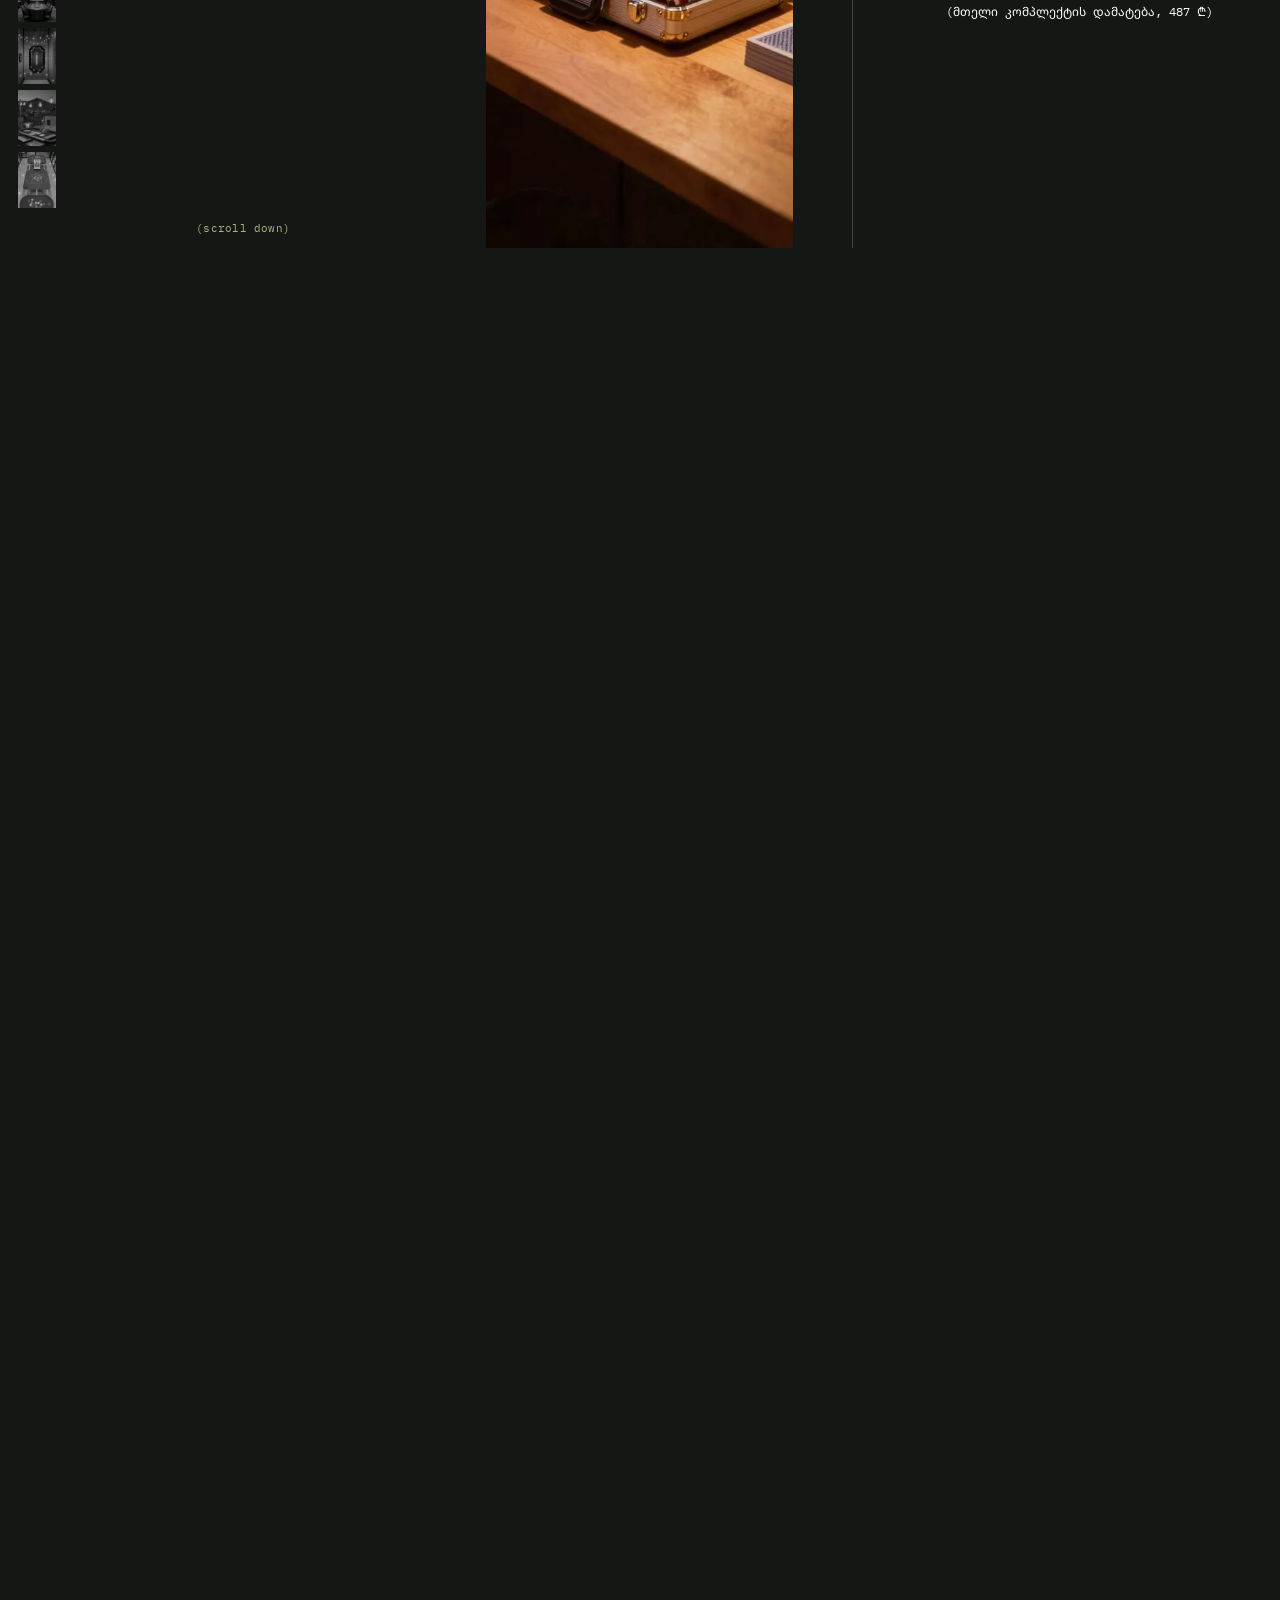
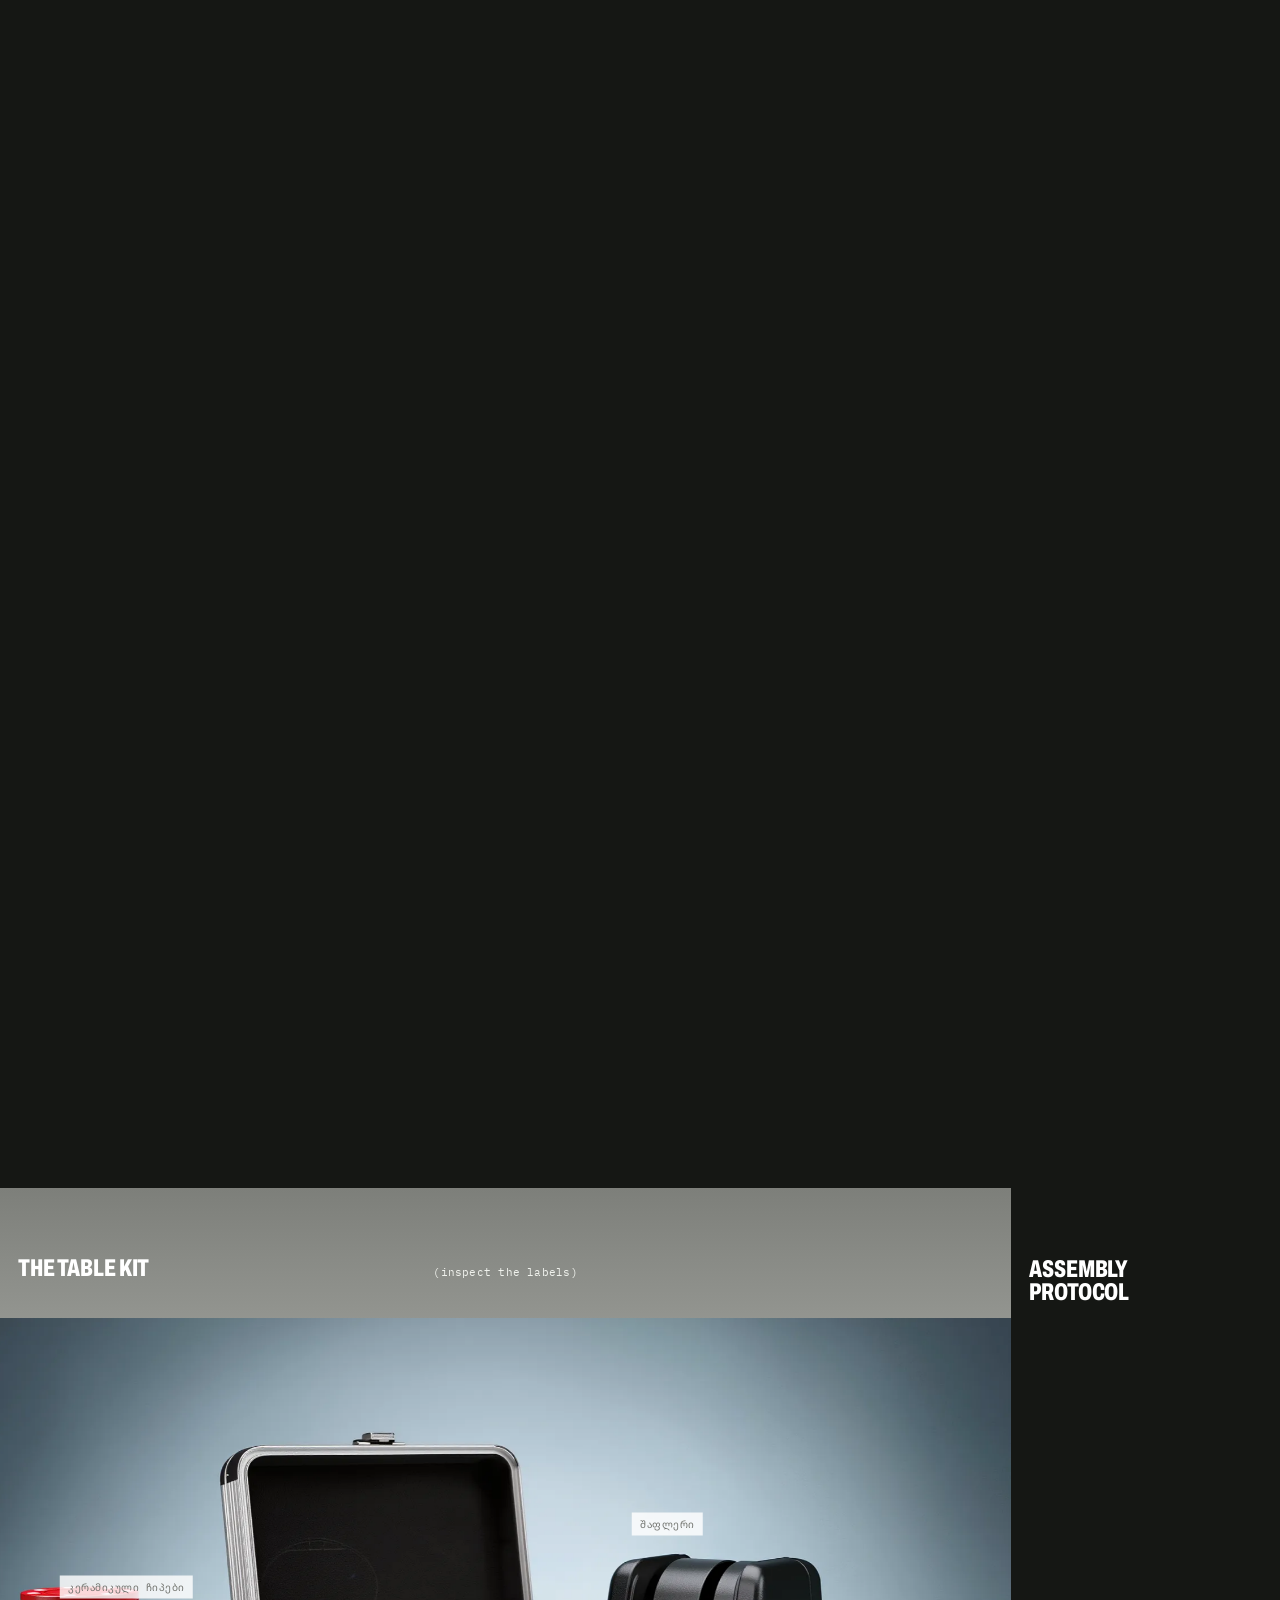
==== commit ff351a35: "Rework the catalog around e-commerce listing patterns - Nav: catalog link loses its count and backgr" ====
--- a/index.html
+++ b/index.html
@@ -20,7 +20,7 @@
 
 <header class="hud">
   <a class="hud__logo" href="./" aria-label="mypoker.ge"><svg viewBox="0 0 100 100" aria-hidden="true"><path d="M50 4 86 50 50 96 14 50Z"/></svg><span>MYPOKER<b>.GE</b></span></a>
-  <a class="hud__cat" href="catalog.html"><span data-t="catalog">კატალოგი</span><sup>17</sup></a>
+  <a class="hud__cat" href="catalog.html"><span data-t="catalog">კატალოგი</span></a>
   <div class="hud__end">
     <span class="hud__lang"><button type="button" data-lang="ka">ქარ</button><button type="button" data-lang="en">EN</button></span>
     <button class="hud__cart" type="button" data-open-cart aria-label="Cart"><svg viewBox="0 0 24 24" aria-hidden="true"><path d="M3 4h2.2l2.1 10.4a1.6 1.6 0 0 0 1.6 1.3h8.4a1.6 1.6 0 0 0 1.6-1.2L20.5 8H6.1M9.5 20.2h.01M17 20.2h.01"/></svg><b data-cart-n>0</b></button>
--- a/css/base.css
+++ b/css/base.css
@@ -78,29 +78,25 @@
 .hud__cat {
   position: relative;
   display: inline-flex;
-  align-items: flex-start;
-  gap: 4px;
+  align-items: center;
   height: 46px;
-  padding: 0 30px;
-  align-items: center;
-  background: var(--lime);
-  color: var(--ink);
+  padding: 0 6px;
+  background: none;
+  color: var(--hud-fg);
   text-decoration: none;
   font-family: var(--f-display);
   font-stretch: 70%;
   font-weight: 800;
-  font-size: 24px;
+  font-size: 26px;
   letter-spacing: .02em;
-  box-shadow: 0 0 0 1px var(--ink);
-  transition: background-color var(--m-150) var(--ease-out), color var(--m-150) var(--ease-out), transform var(--m-150) var(--ease-out);
+  transition: color var(--m-200) var(--ease-out), transform var(--m-150) var(--ease-out);
 }
-.hud__cat sup { align-self: flex-start; margin-top: 8px; font-family: var(--f-mono); font-size: 10px; font-weight: 500; }
-.hud__cat:hover { background: var(--ink); color: var(--lime); }
+.hud__cat::after { content: ""; position: absolute; left: 6px; right: 6px; bottom: 7px; height: 2px; background: currentColor; transform: scaleX(0); transform-origin: left; transition: transform var(--m-300) var(--ease-out); }
+.hud__cat:hover::after, .hud__cat[aria-current="page"]::after { transform: scaleX(1); }
 .hud__cat:active { transform: scale(.98); }
-.hud__cat[aria-current="page"]::after { content: ""; position: absolute; left: 30px; right: 30px; bottom: 8px; height: 2px; background: currentColor; }
 .hud__end { justify-self: end; display: flex; align-items: center; gap: 6px; }
-.hud__logo, .hud__lang, .hud__cart { --hud-acc: var(--olive); --hud-fg: var(--ink); --hud-dim: rgba(0, 0, 0, .45); text-shadow: 0 0 6px rgba(255, 255, 255, .9), 0 0 2px rgba(255, 255, 255, .9); }
-.hud__logo.is-dark, .hud__lang.is-dark, .hud__cart.is-dark { --hud-acc: var(--lime); --hud-fg: #fff; --hud-dim: rgba(255, 255, 255, .5); text-shadow: 0 0 6px rgba(0, 0, 0, .9), 0 0 2px rgba(0, 0, 0, .9); }
+.hud__logo, .hud__cat, .hud__lang, .hud__cart { --hud-acc: var(--olive); --hud-fg: var(--ink); --hud-dim: rgba(0, 0, 0, .45); text-shadow: 0 0 6px rgba(255, 255, 255, .9), 0 0 2px rgba(255, 255, 255, .9); }
+.hud__logo.is-dark, .hud__cat.is-dark, .hud__lang.is-dark, .hud__cart.is-dark { --hud-acc: var(--lime); --hud-fg: #fff; --hud-dim: rgba(255, 255, 255, .5); text-shadow: 0 0 6px rgba(0, 0, 0, .9), 0 0 2px rgba(0, 0, 0, .9); }
 .hud__cart svg { filter: drop-shadow(0 0 3px rgba(255, 255, 255, .8)); }
 .hud__cart.is-dark svg { filter: drop-shadow(0 0 3px rgba(0, 0, 0, .8)); }
 .hud__lang { display: flex; height: 38px; align-items: center; }
@@ -177,8 +173,8 @@
   .hud { gap: 6px; padding: 8px; }
   .hud__logo { height: 36px; padding: 0 2px; font-size: 16px; }
   .hud__logo b, .hud__lang { display: none; }
-  .hud__cat { height: 40px; padding: 0 14px; font-size: 18px; }
-  .hud__cat[aria-current="page"]::after { left: 14px; right: 14px; bottom: 6px; }
+  .hud__cat { height: 40px; padding: 0 4px; font-size: 21px; }
+  .hud__cat::after { left: 4px; right: 4px; bottom: 6px; }
   .hud__cart { height: 36px; padding: 0 8px; }
   .hud__call { height: 40px; width: 40px; padding: 0; justify-content: center; }
   .hud__call span { display: none; }
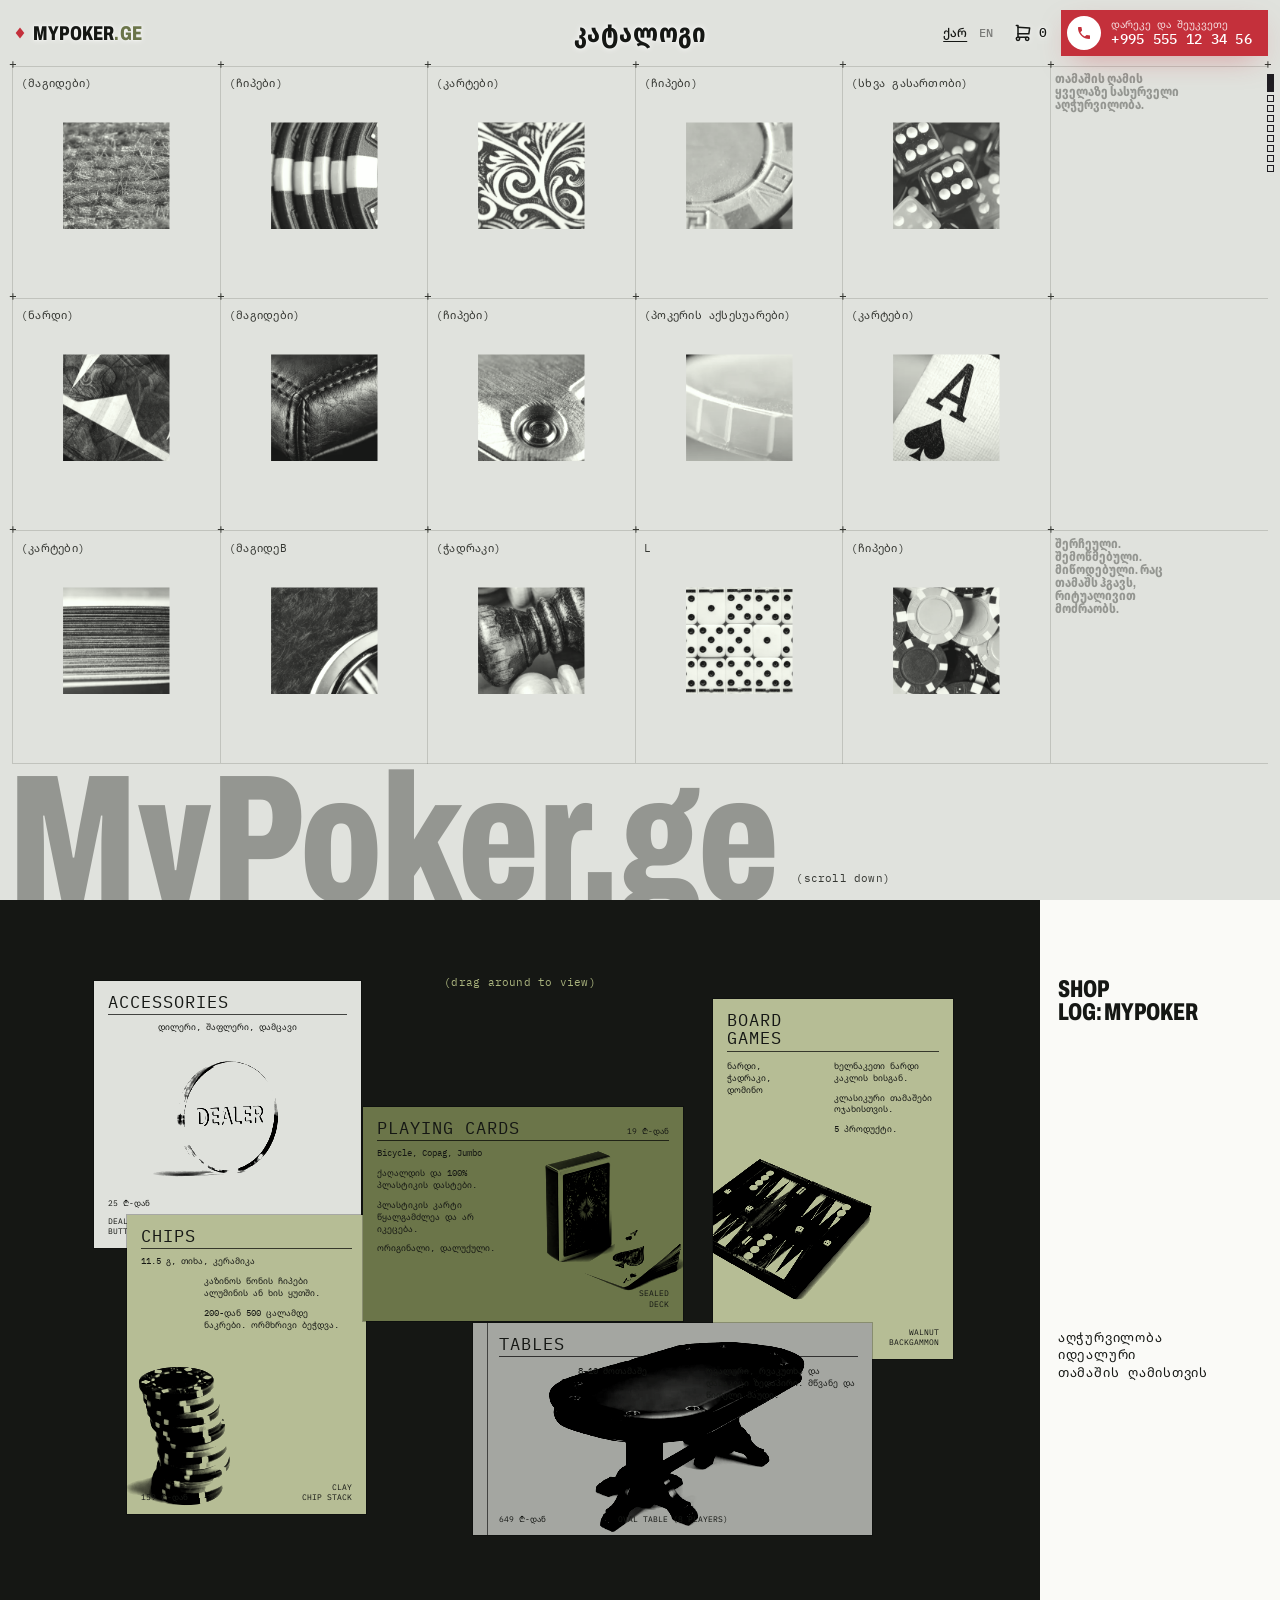
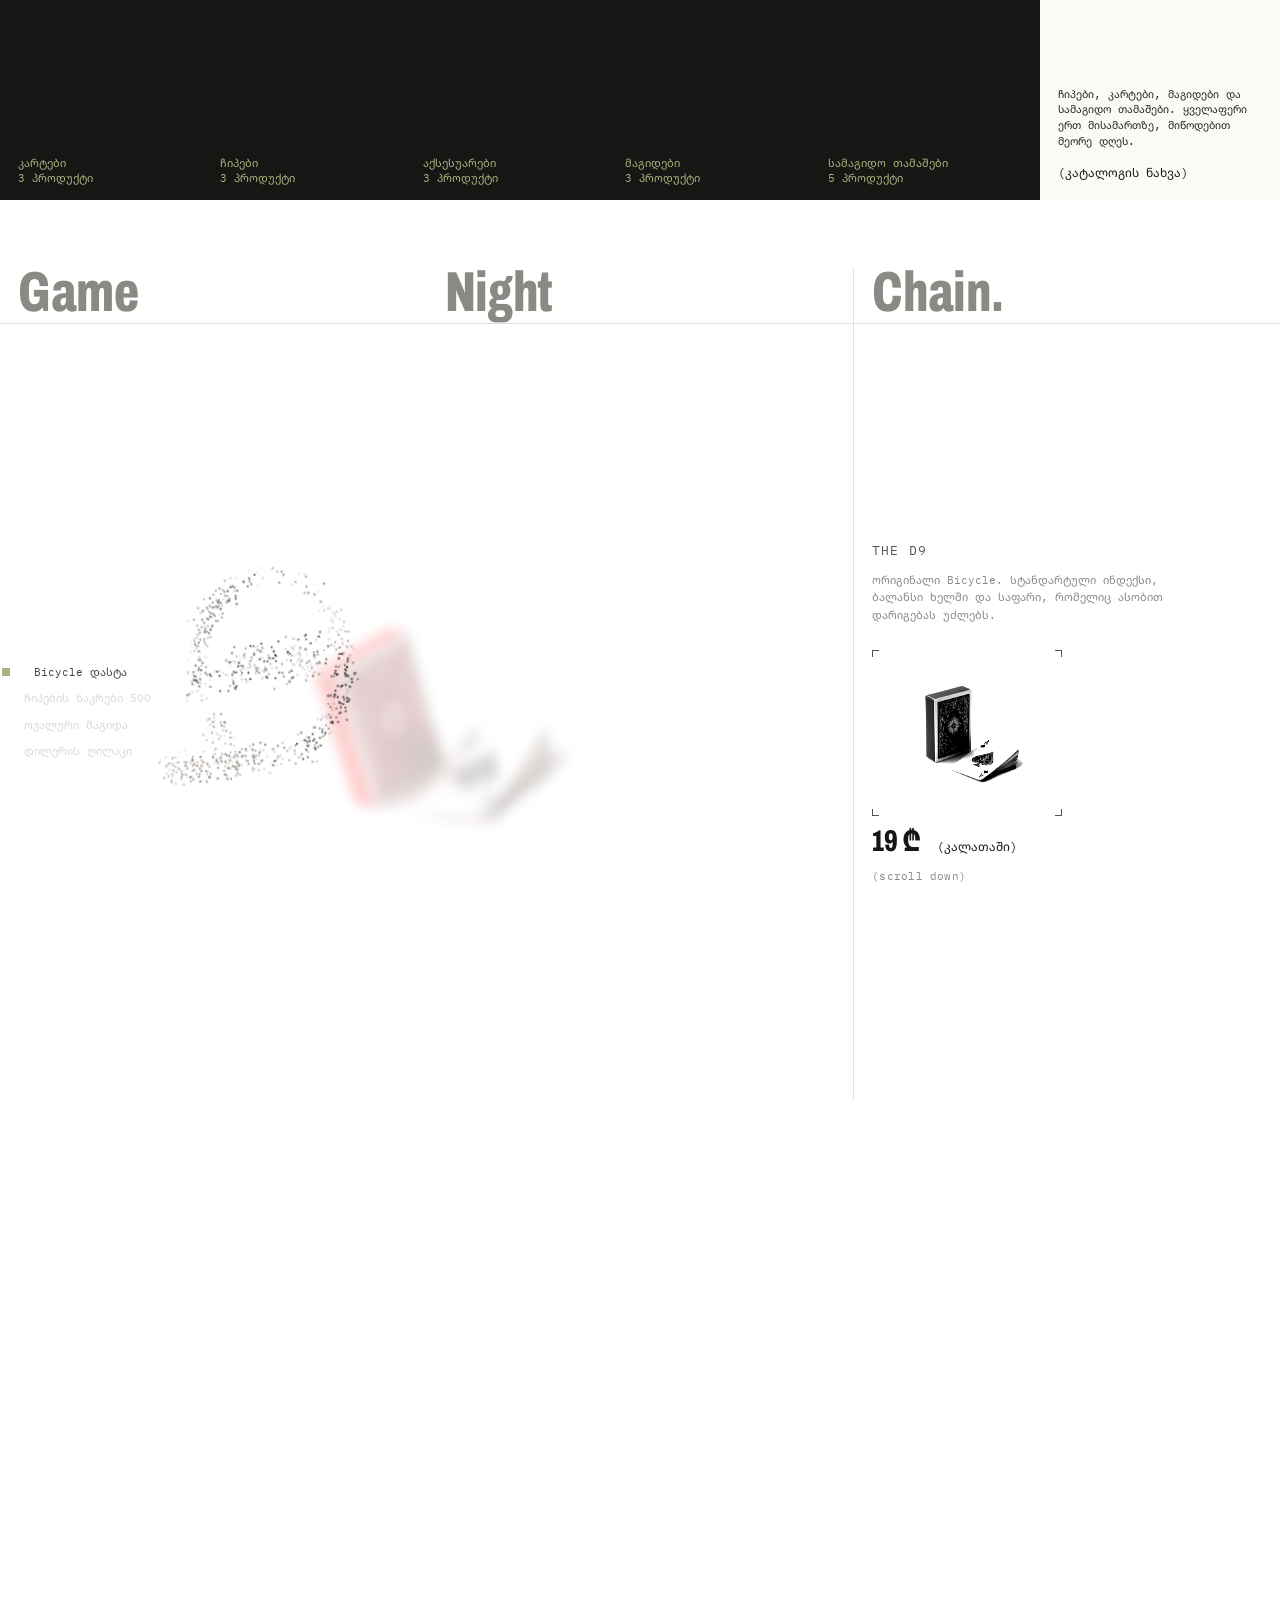
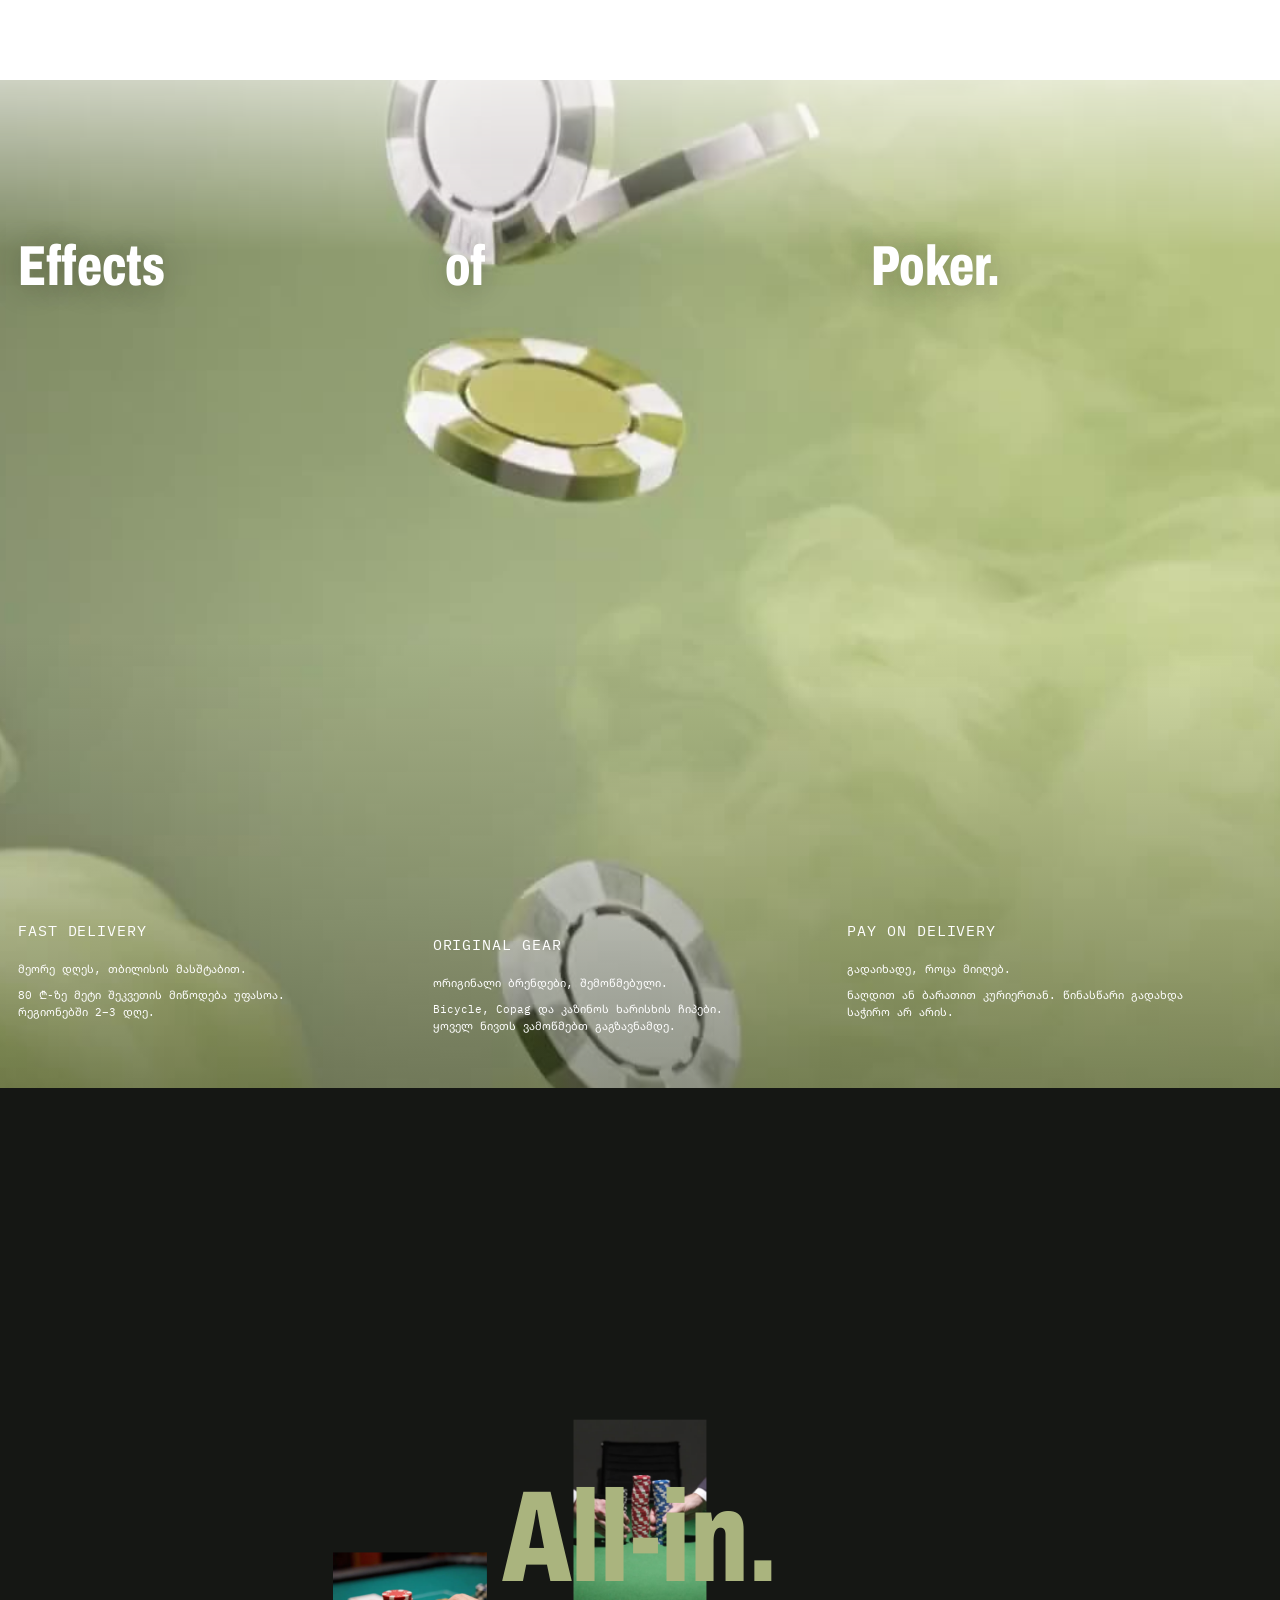
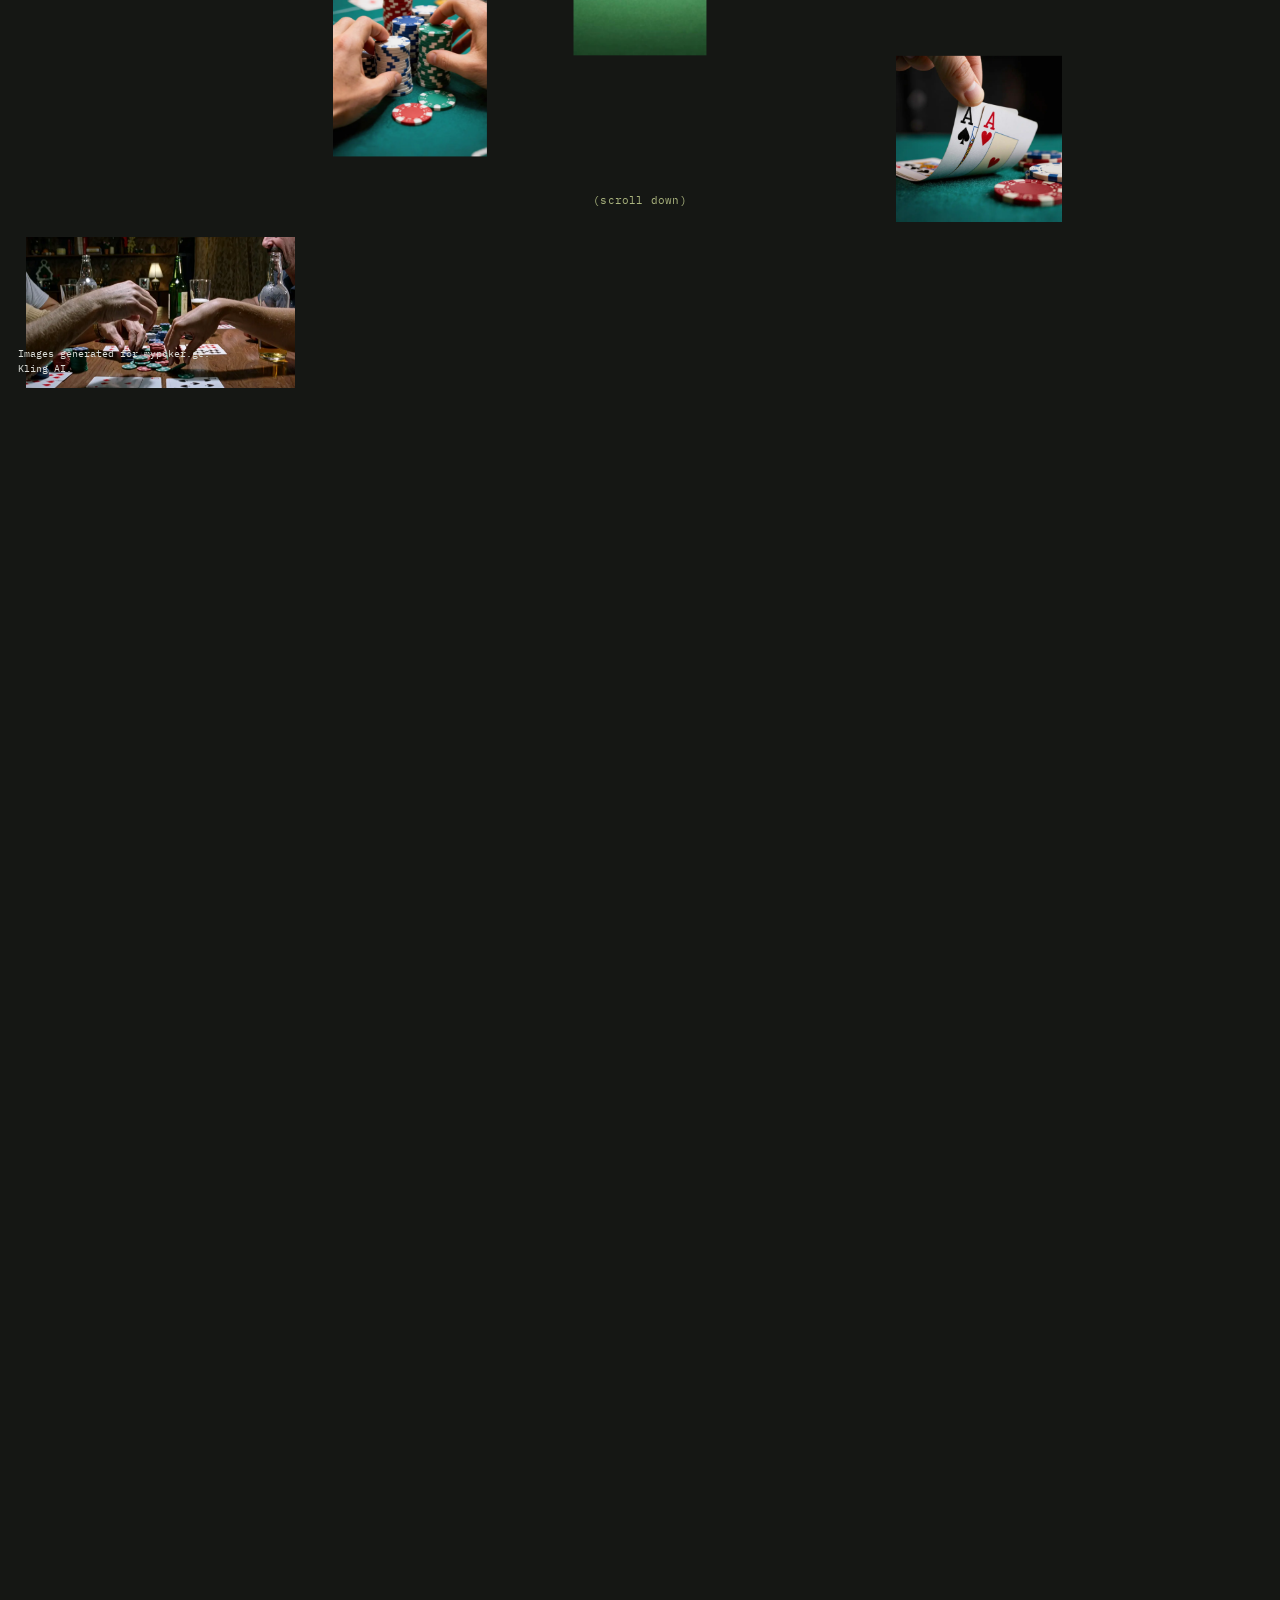
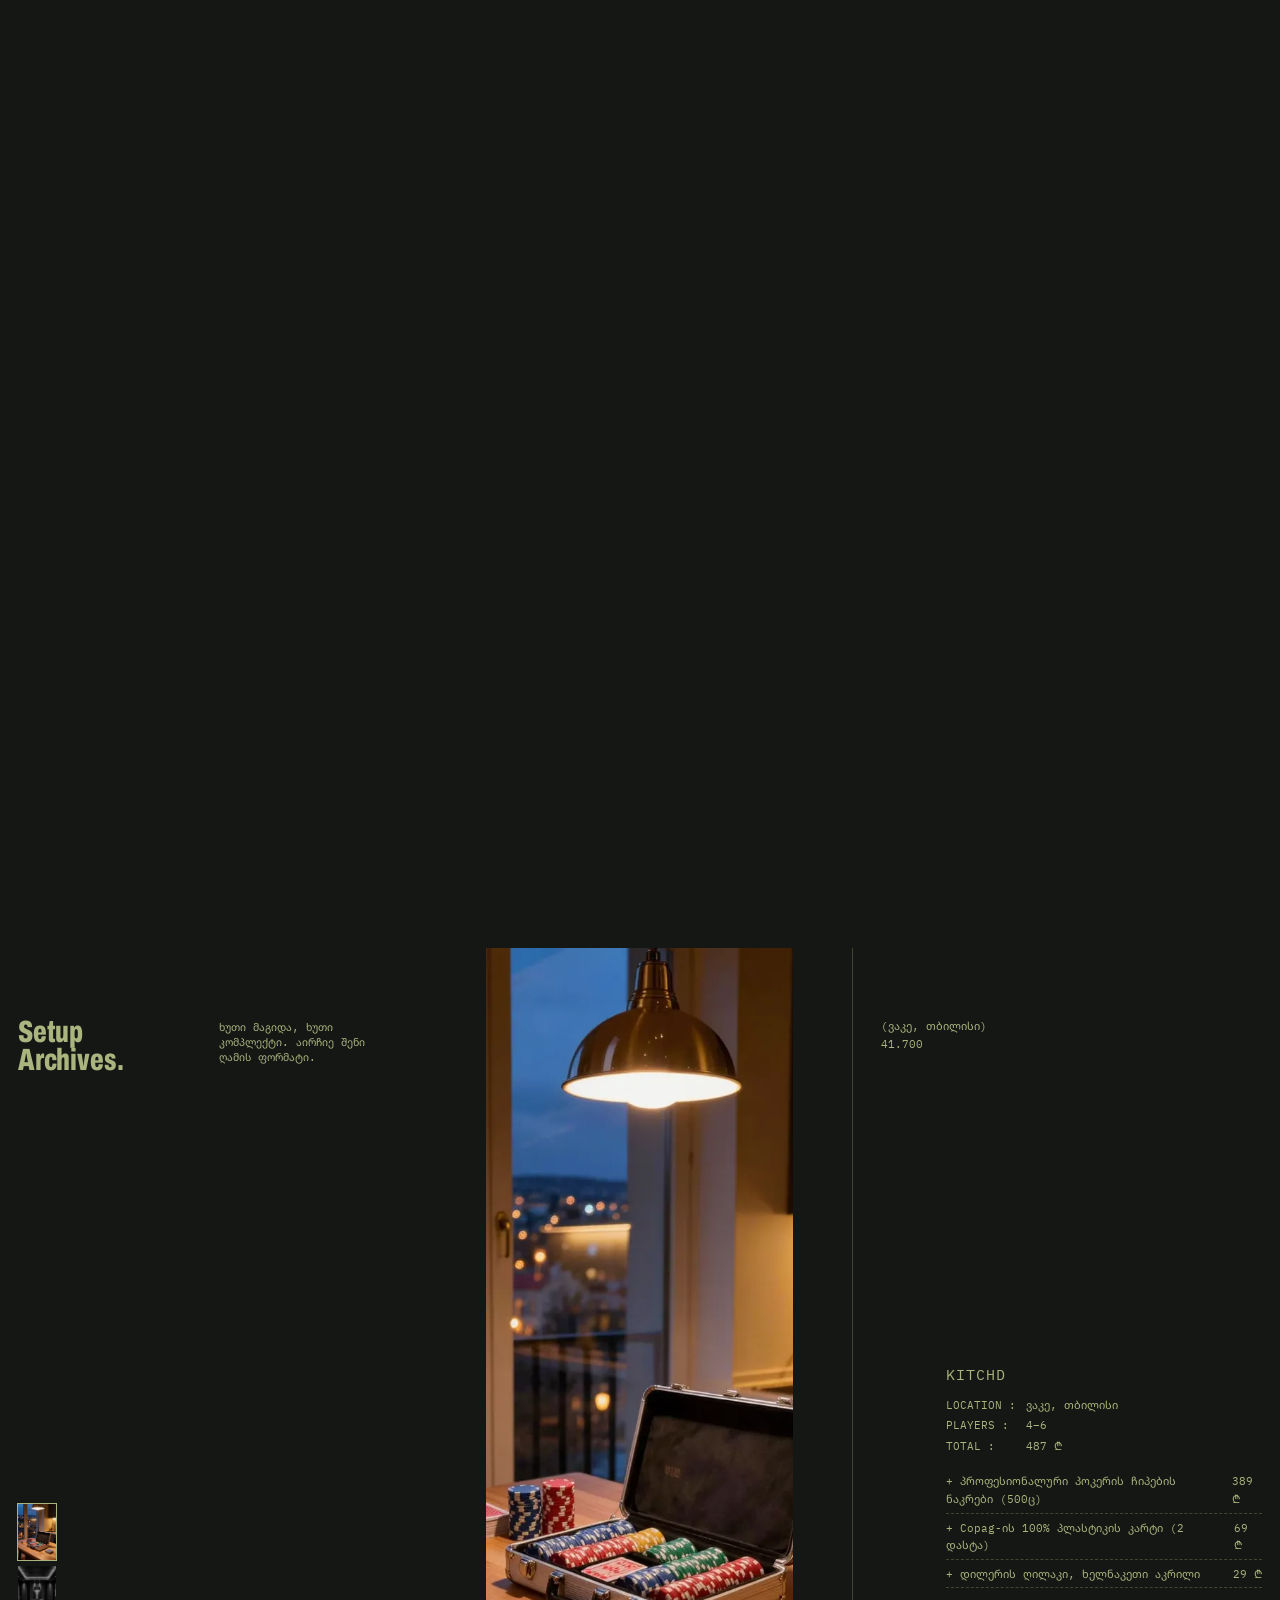
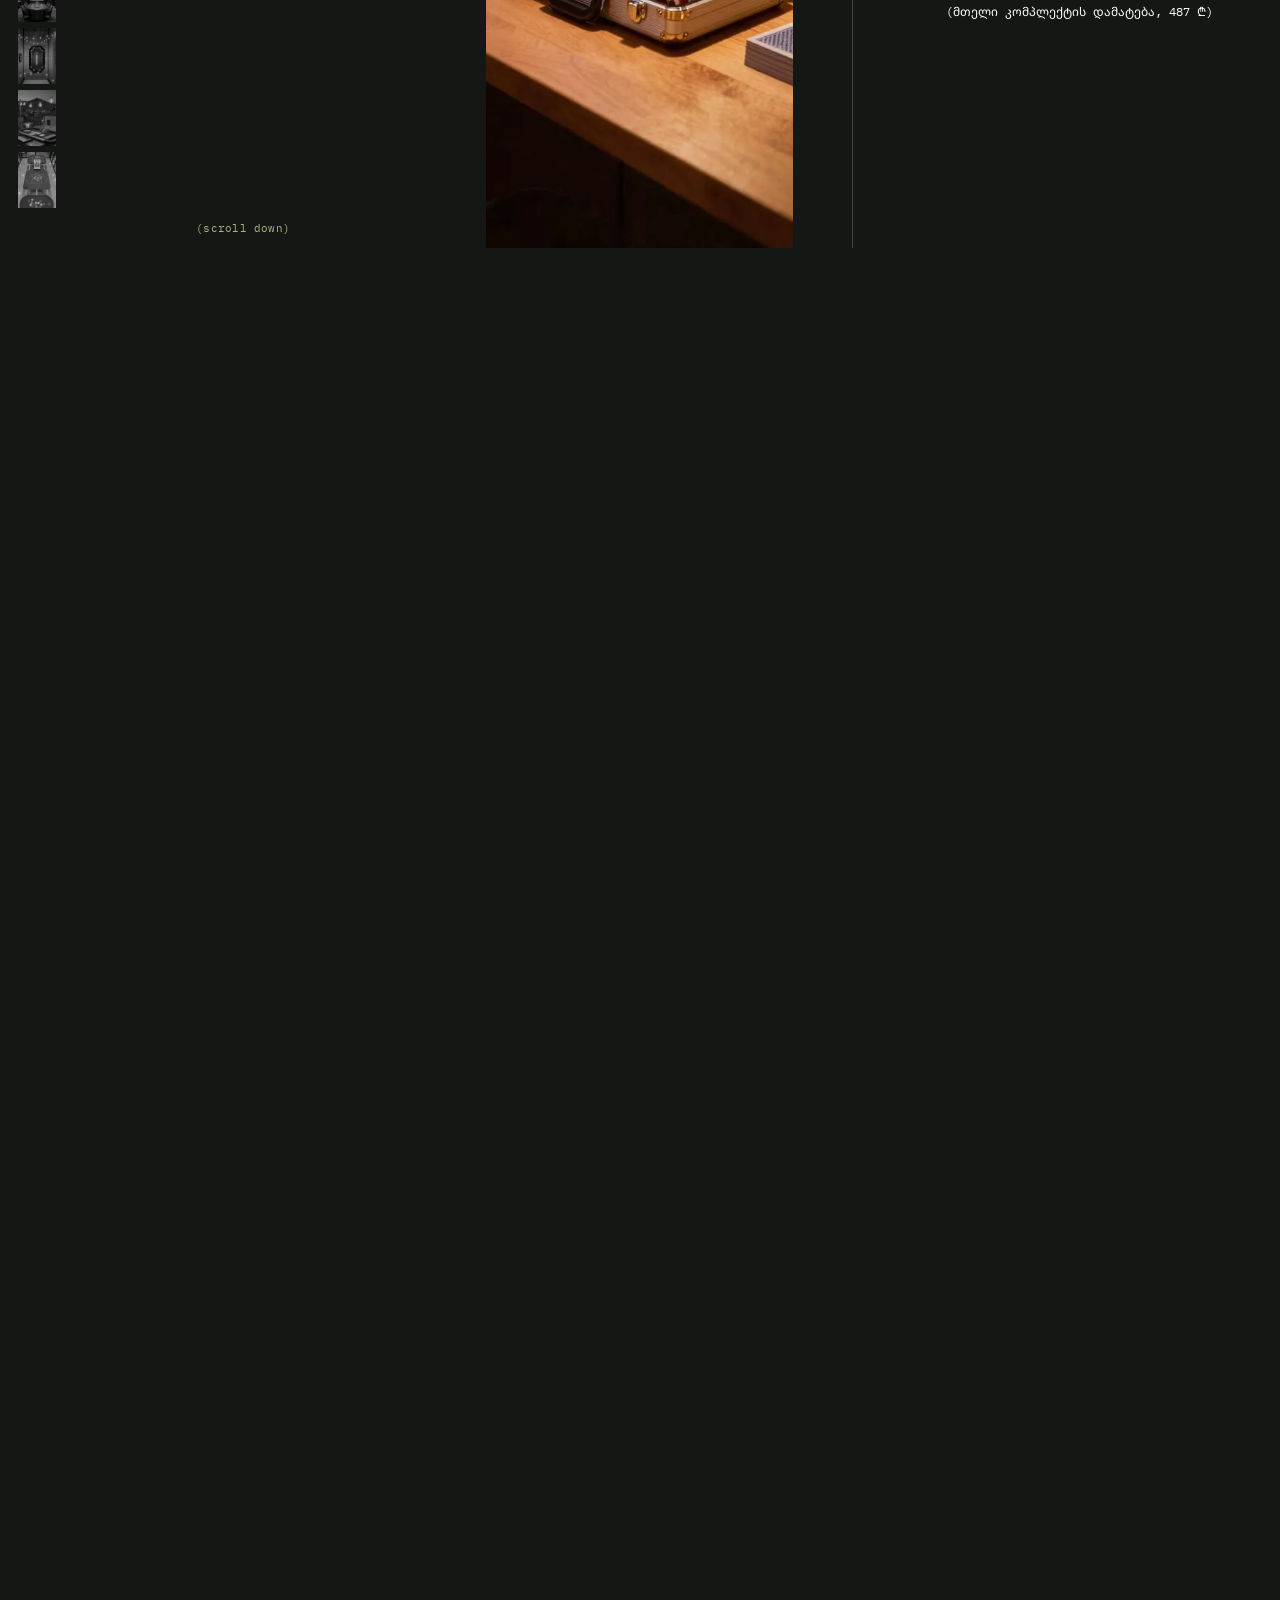
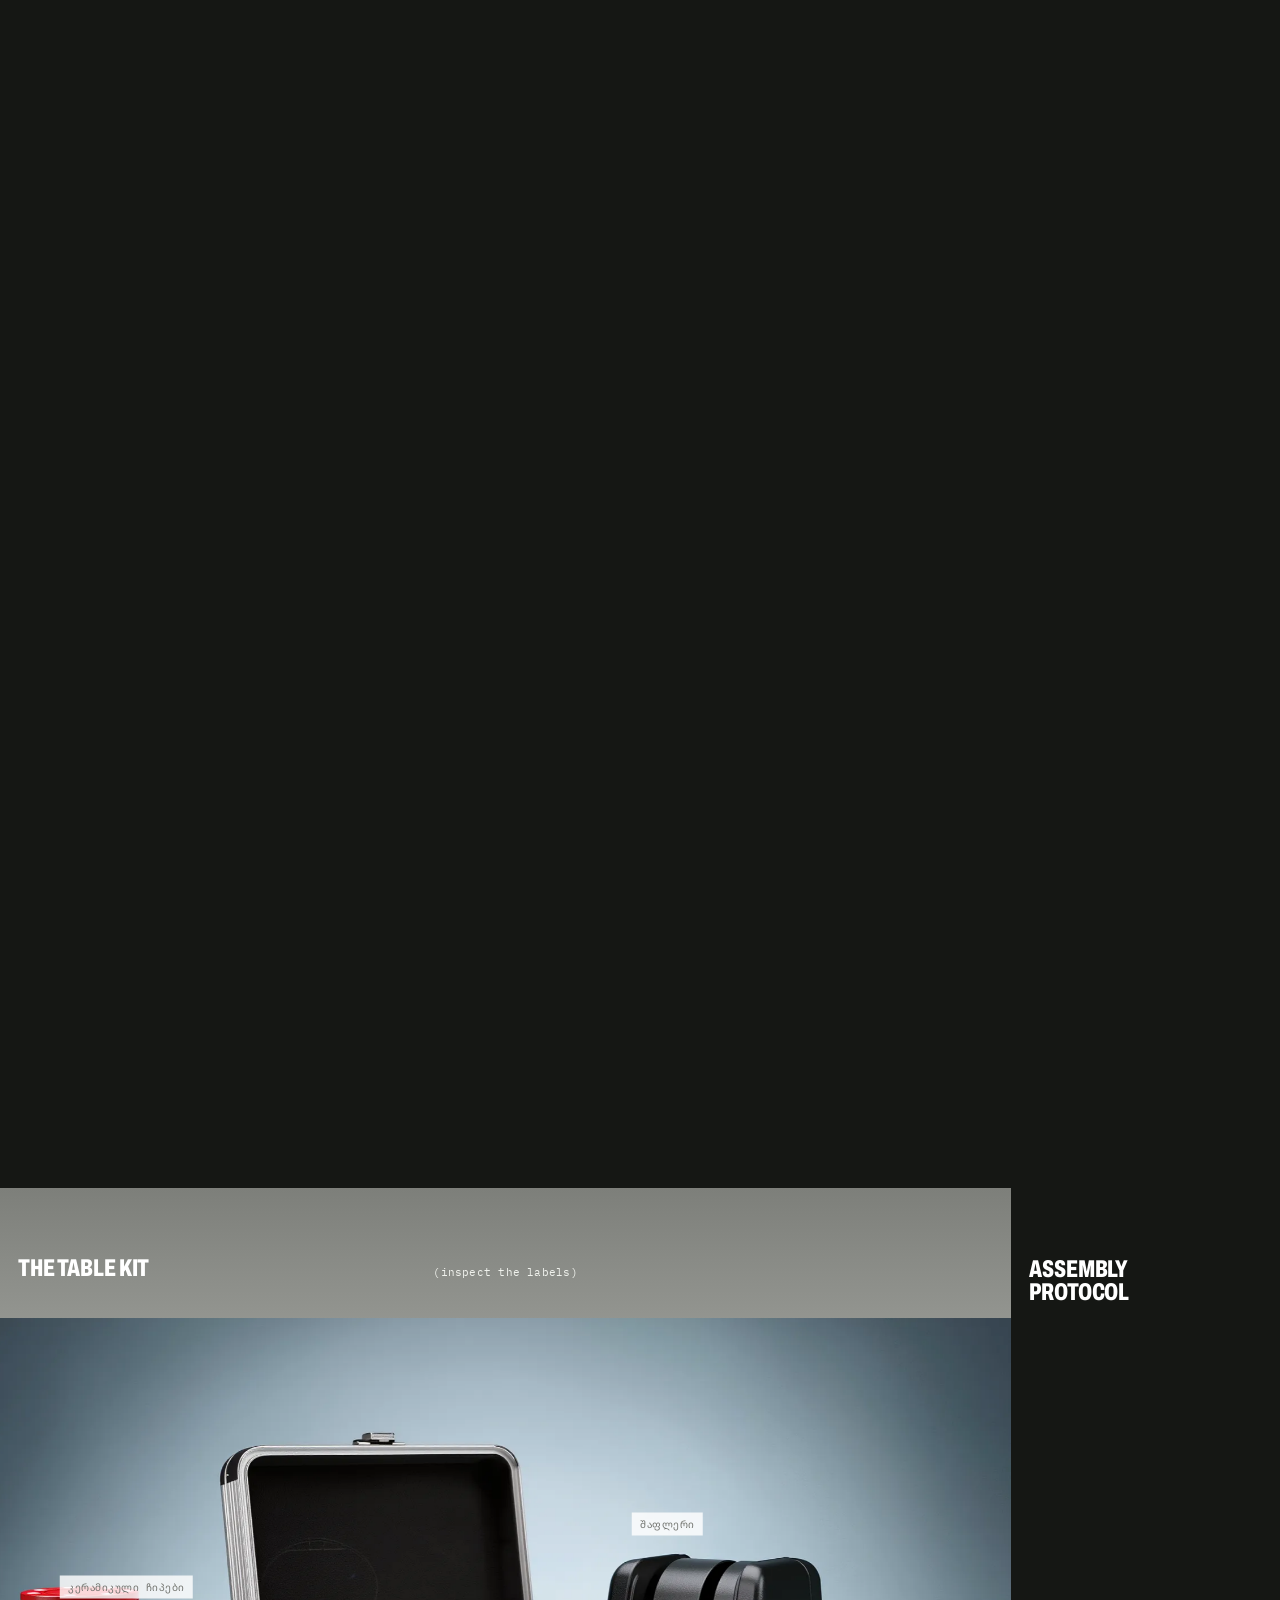
==== commit 588ac8f9: "Replace hand-drawn icons with Tabler Icons; reorder catalog toolbar - Category tabs, add-to-cart (ca" ====
--- a/index.html
+++ b/index.html
@@ -23,7 +23,7 @@
   <a class="hud__cat" href="catalog.html"><span data-t="catalog">კატალოგი</span></a>
   <div class="hud__end">
     <span class="hud__lang"><button type="button" data-lang="ka">ქარ</button><button type="button" data-lang="en">EN</button></span>
-    <button class="hud__cart" type="button" data-open-cart aria-label="Cart"><svg viewBox="0 0 24 24" aria-hidden="true"><path d="M3 4h2.2l2.1 10.4a1.6 1.6 0 0 0 1.6 1.3h8.4a1.6 1.6 0 0 0 1.6-1.2L20.5 8H6.1M9.5 20.2h.01M17 20.2h.01"/></svg><b data-cart-n>0</b></button>
+    <button class="hud__cart" type="button" data-open-cart aria-label="Cart"><svg viewBox="0 0 24 24" aria-hidden="true"><path d="M6 19m-2 0a2 2 0 1 0 4 0a2 2 0 1 0 -4 0"/><path d="M17 19m-2 0a2 2 0 1 0 4 0a2 2 0 1 0 -4 0"/><path d="M17 17h-11v-14h-2"/><path d="M6 5l14 1l-1 7h-13"/></svg><b data-cart-n>0</b></button>
     <a class="hud__call" href="tel:+995555123456"><i aria-hidden="true"><svg viewBox="0 0 24 24"><path d="M6.6 10.8a15.2 15.2 0 0 0 6.6 6.6l2.2-2.2a1 1 0 0 1 1-.25 11.4 11.4 0 0 0 3.6.57 1 1 0 0 1 1 1V20a1 1 0 0 1-1 1A17 17 0 0 1 3 4a1 1 0 0 1 1-1h3.5a1 1 0 0 1 1 1c0 1.25.2 2.45.57 3.57a1 1 0 0 1-.25 1Z"/></svg></i><span><small data-t="callUs">დარეკე და შეუკვეთე</small>+995 555 12 34 56</span></a>
   </div>
 </header>
--- a/css/base.css
+++ b/css/base.css
@@ -104,7 +104,7 @@
 .hud__lang button.is-on { color: var(--hud-fg); text-decoration: underline; text-underline-offset: 4px; }
 .hud__lang button:hover { color: var(--hud-fg); }
 .hud__cart { position: relative; display: inline-flex; align-items: center; gap: 6px; height: 38px; padding: 0 8px; border: 0; background: none; color: var(--hud-fg); font-family: var(--f-mono); font-size: 13px; font-weight: 500; transition: color var(--m-200) var(--ease-out); }
-.hud__cart svg { width: 18px; height: 18px; fill: none; stroke: currentColor; stroke-width: 1.7; stroke-linecap: round; stroke-linejoin: round; }
+.hud__cart svg { width: 20px; height: 20px; fill: none; stroke: currentColor; stroke-width: 1.8; stroke-linecap: round; stroke-linejoin: round; }
 .hud__cart b { font-weight: 500; min-width: 1ch; }
 .hud__cart:hover { opacity: .7; }
 .hud__call { display: inline-flex; align-items: center; gap: 10px; height: 46px; padding: 0 16px 0 6px; background: var(--red); color: #fff; text-decoration: none; font-family: var(--f-mono); font-size: 14px; font-weight: 500; letter-spacing: .02em; line-height: 1.15; box-shadow: 0 10px 30px -12px rgba(200, 48, 60, .5); transition: background-color var(--m-150) var(--ease-out); }
